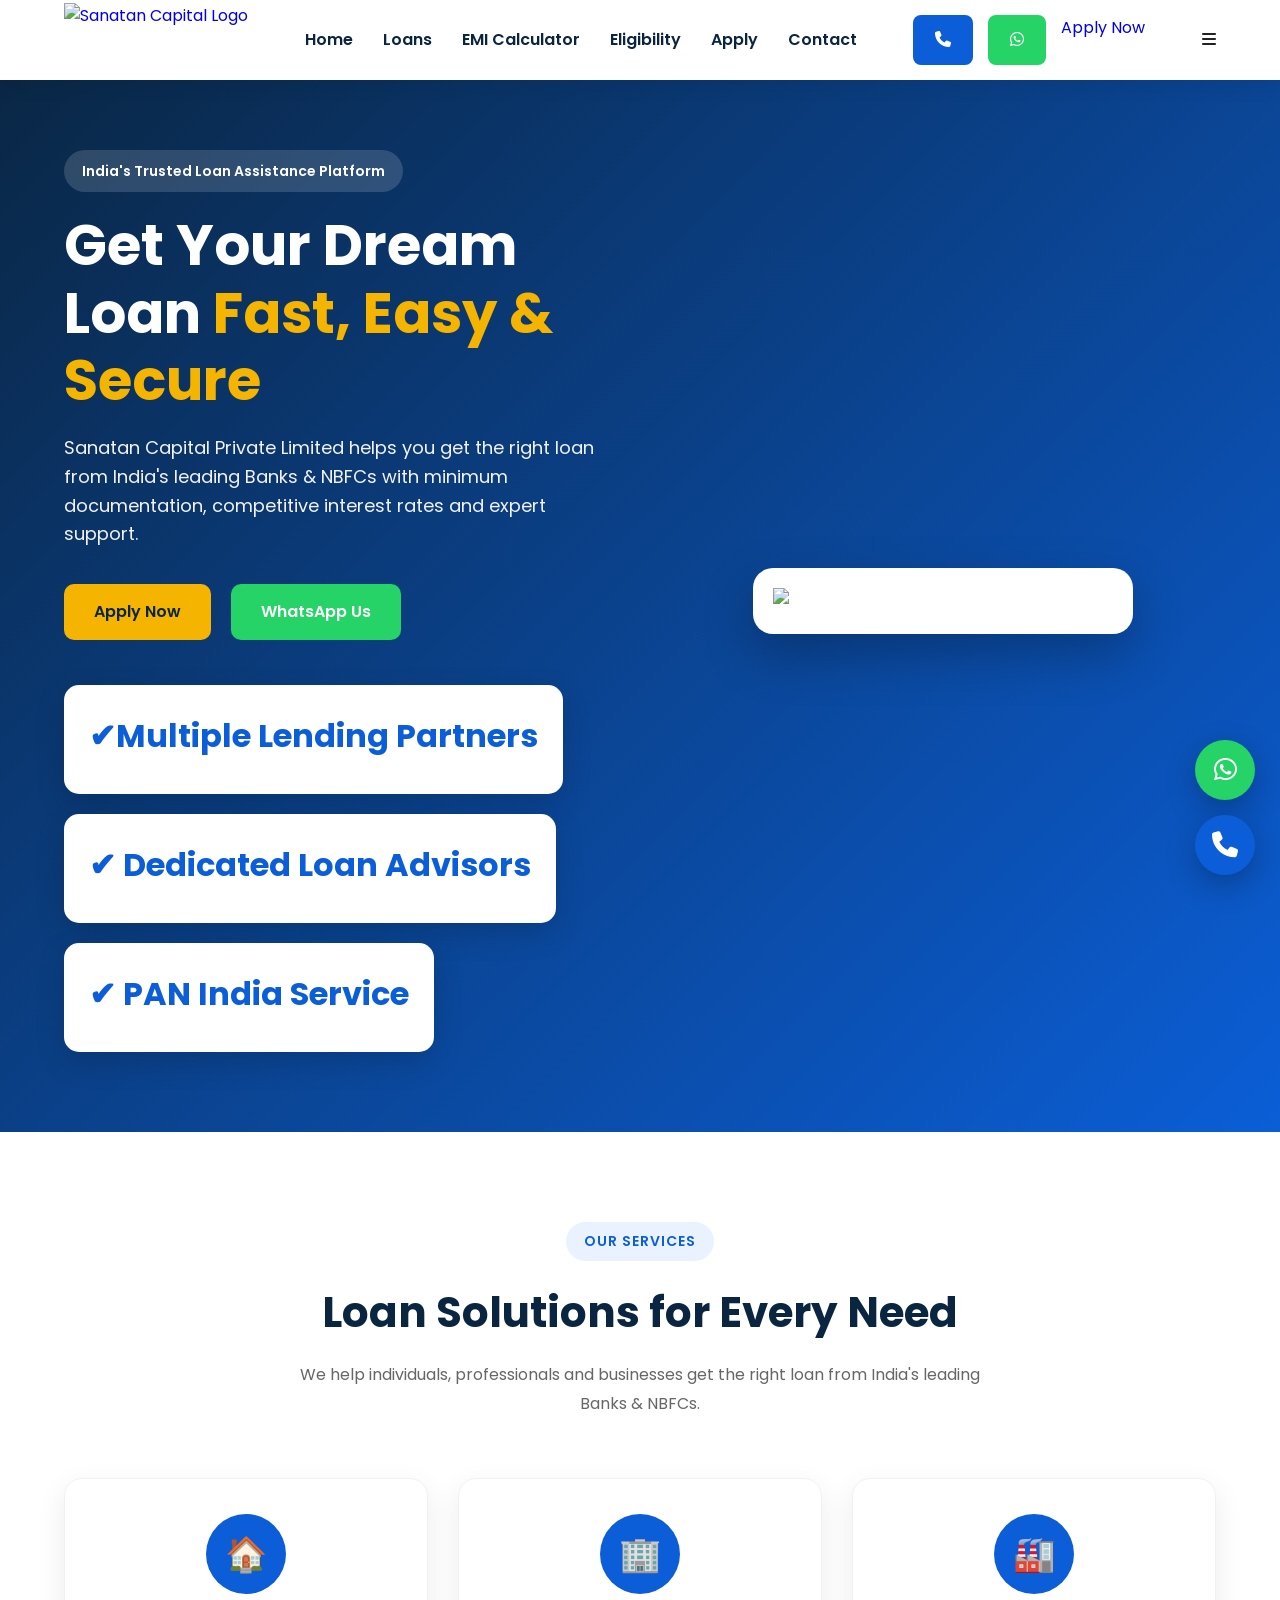
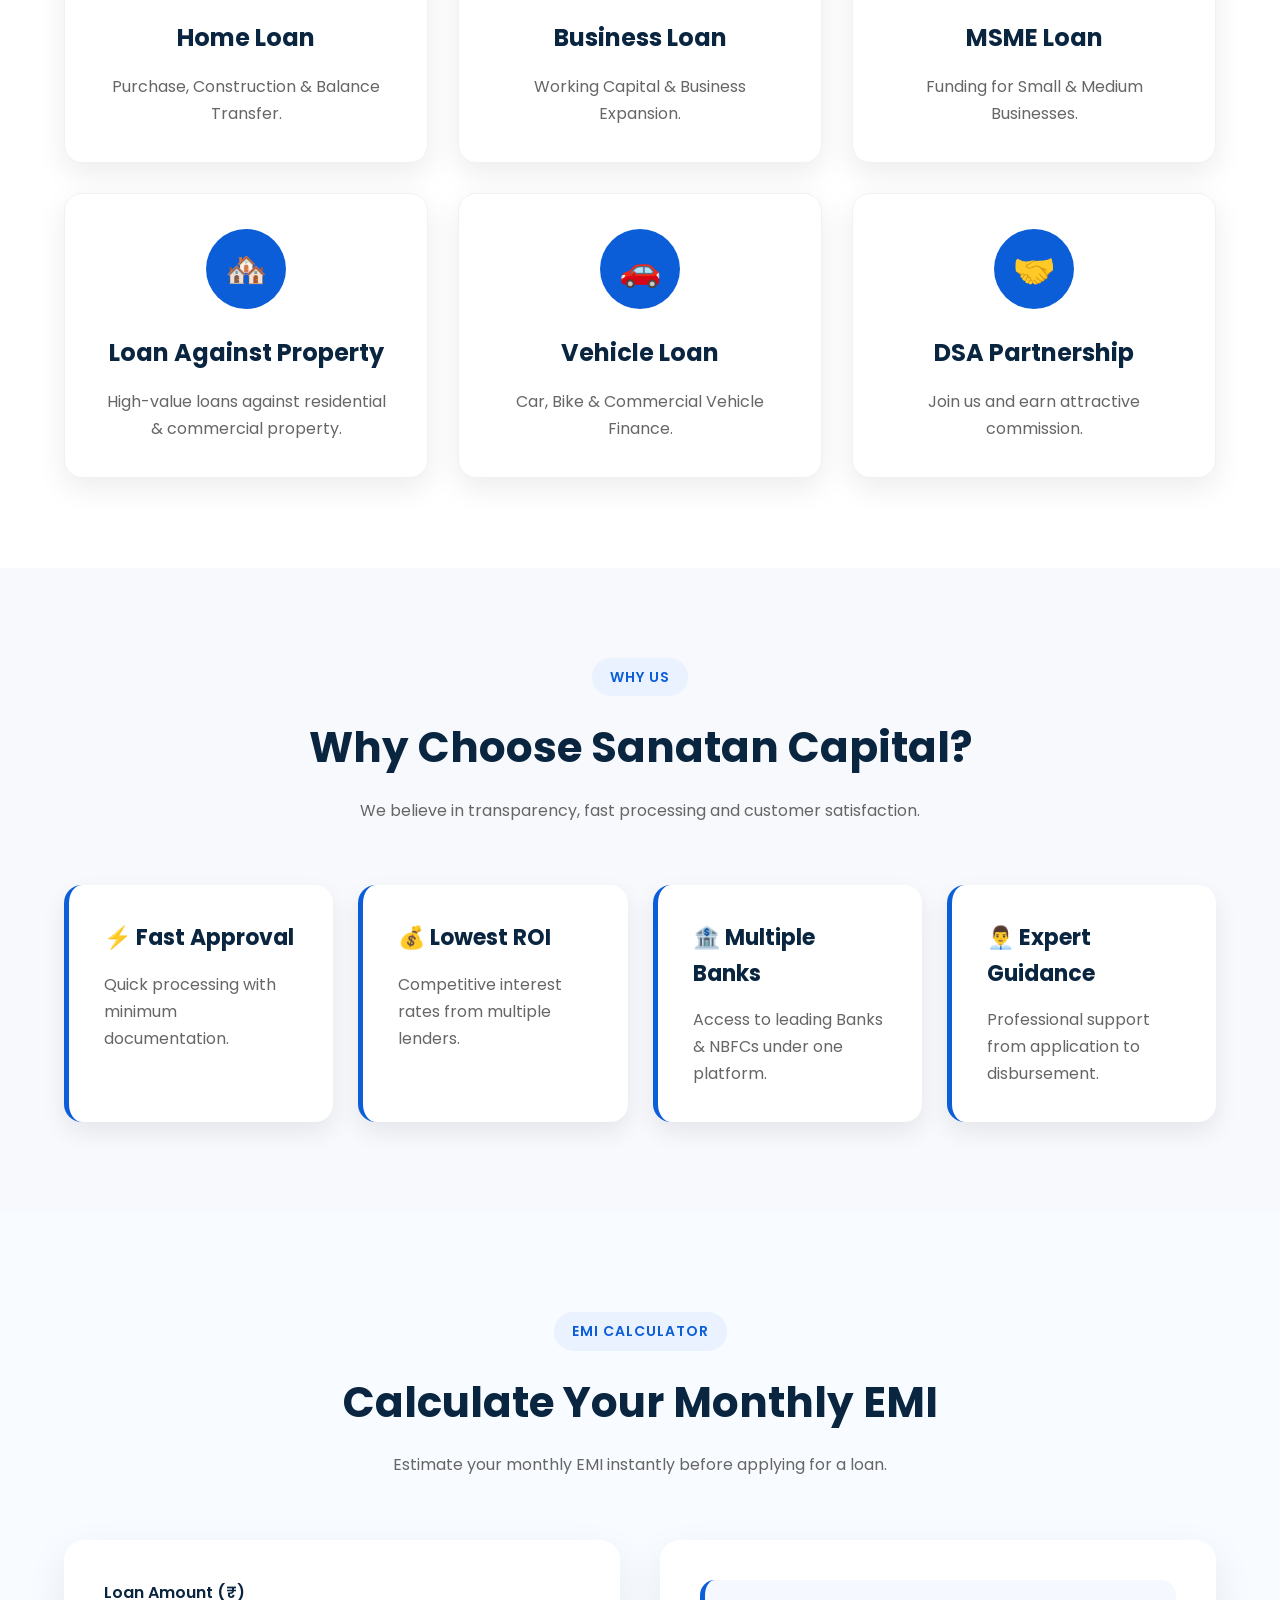
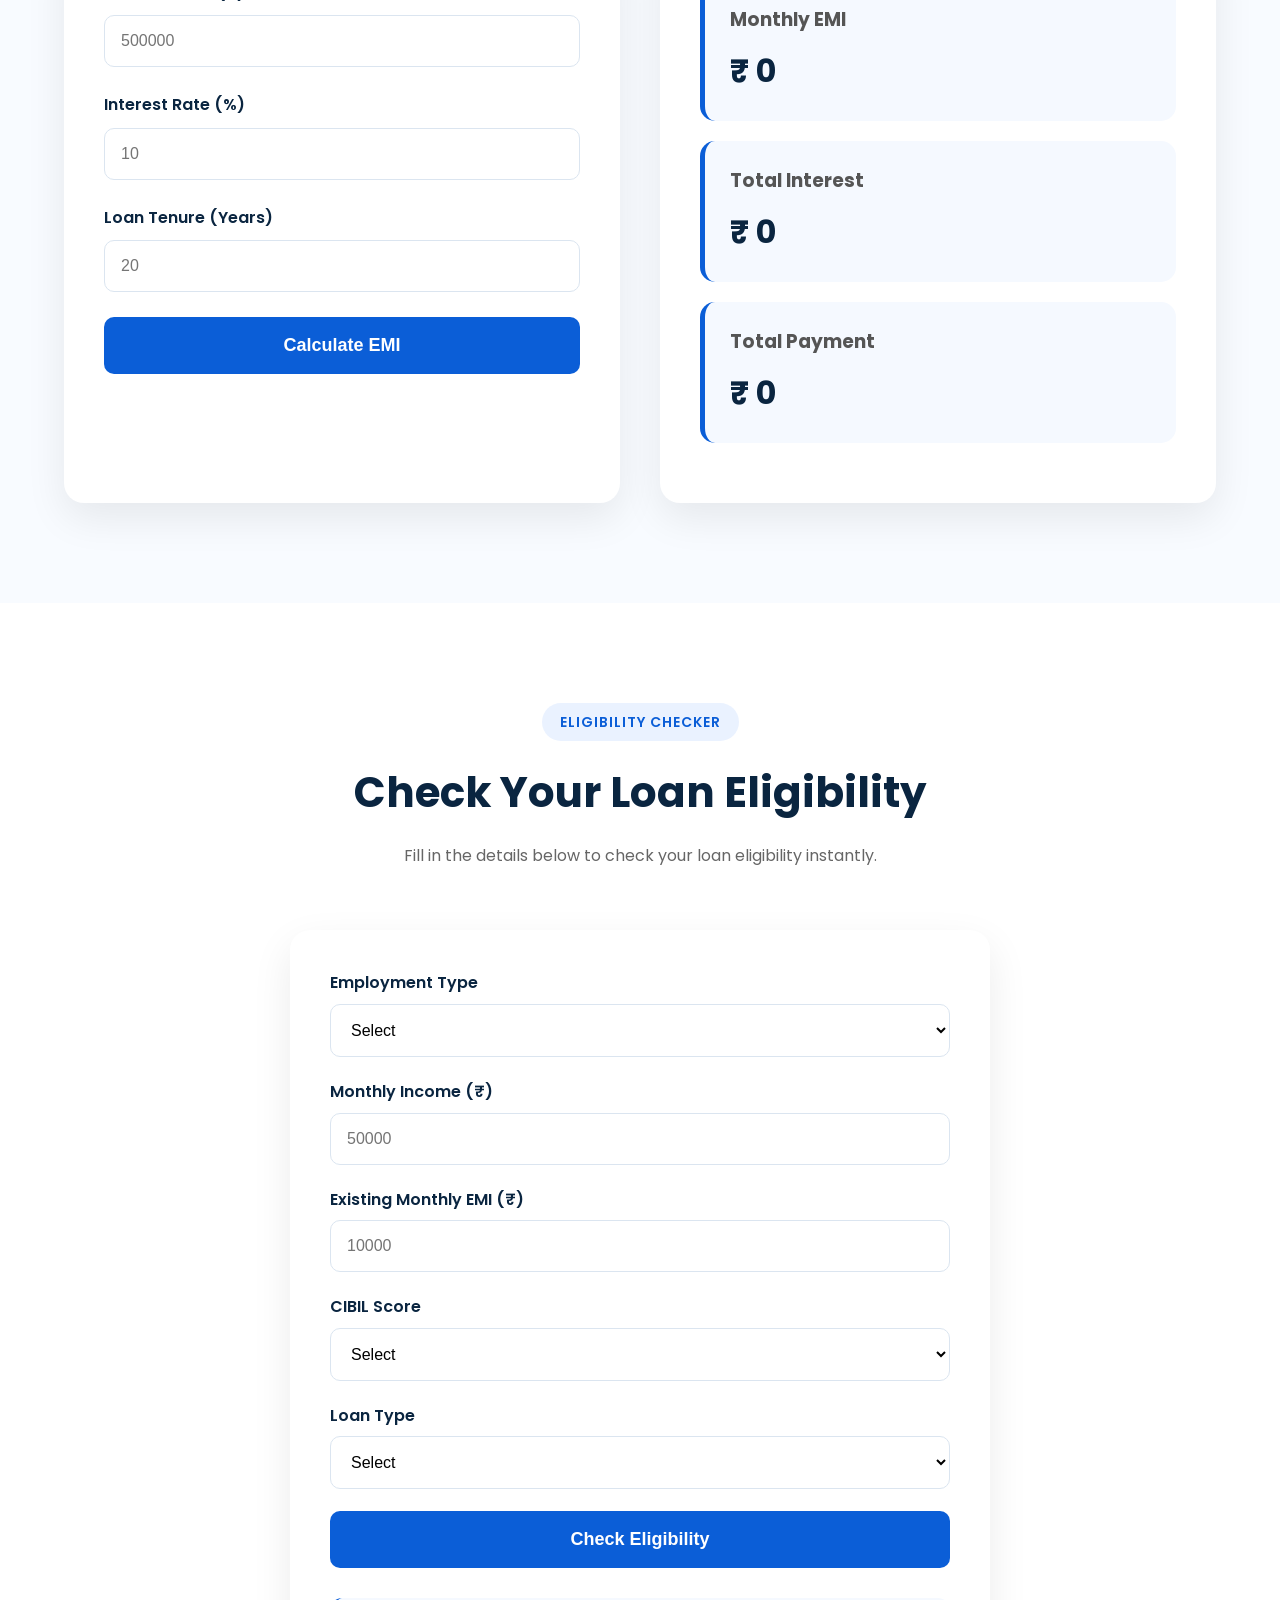
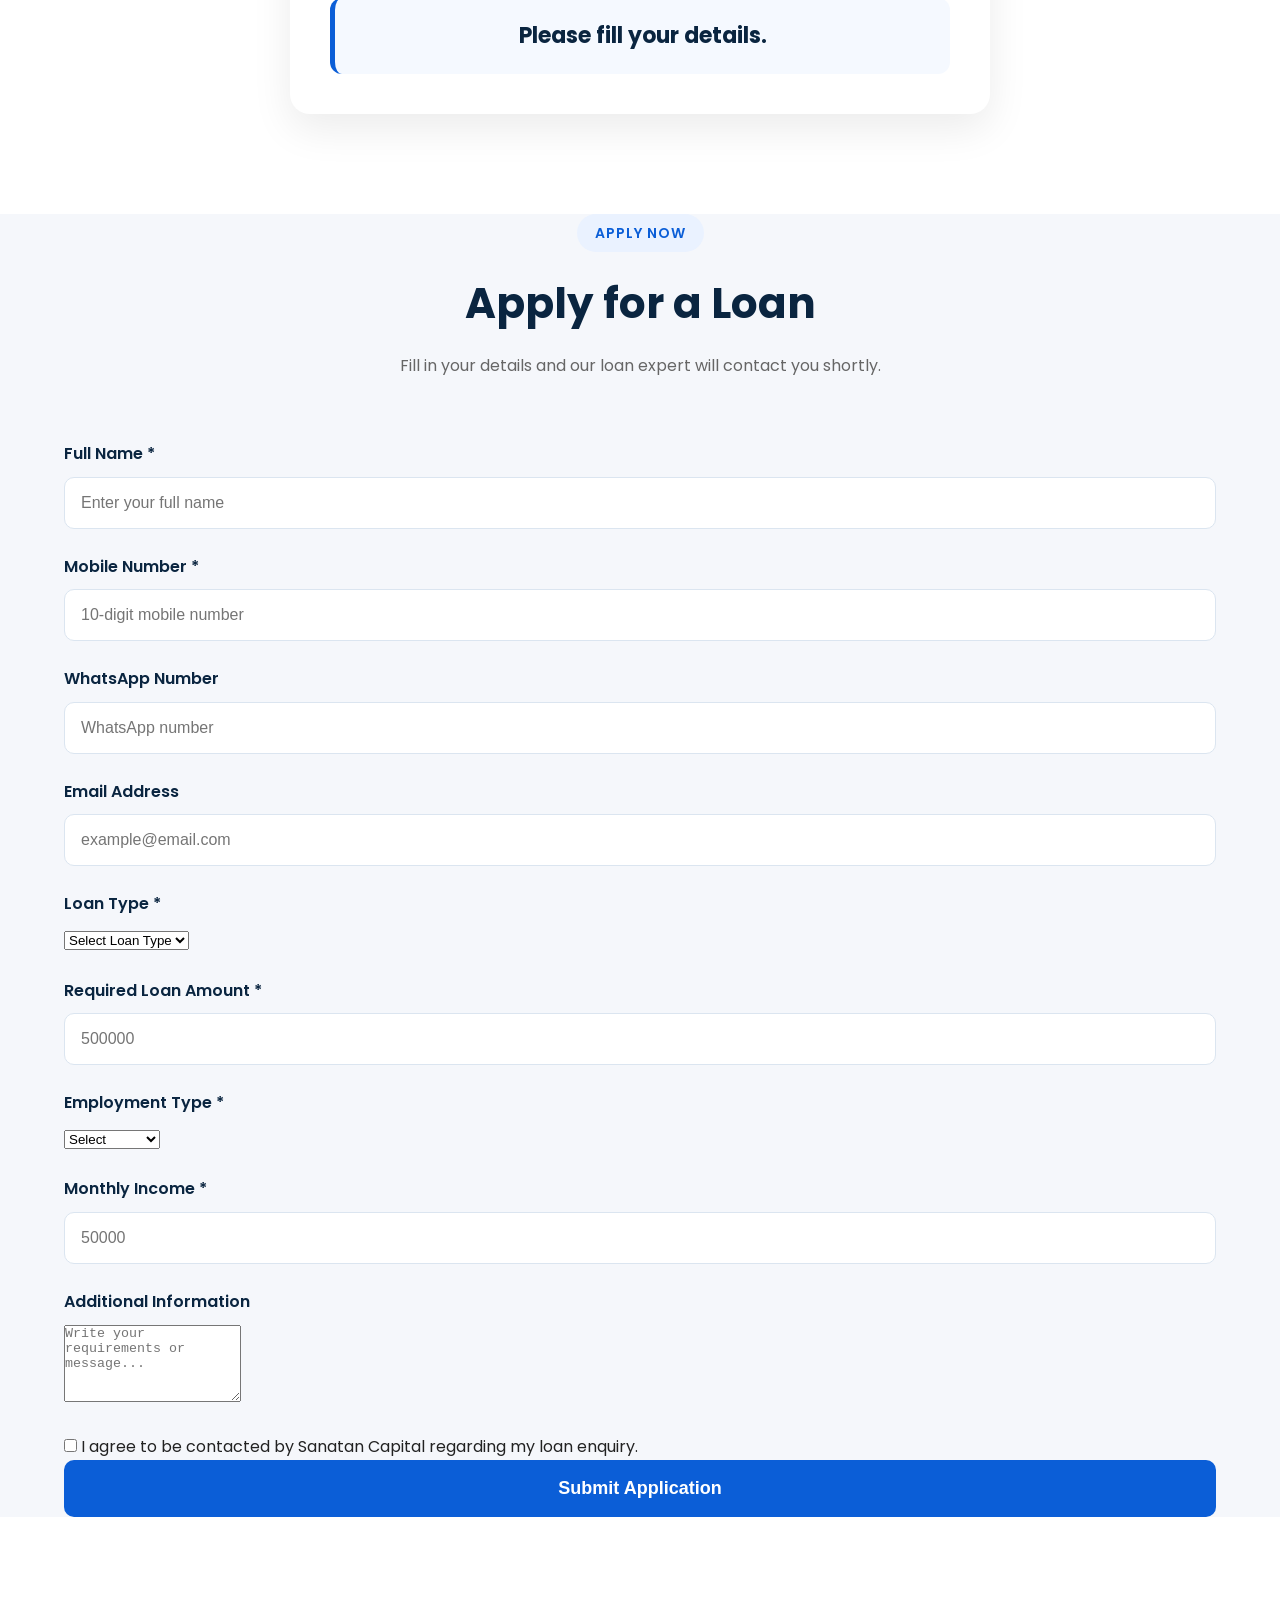
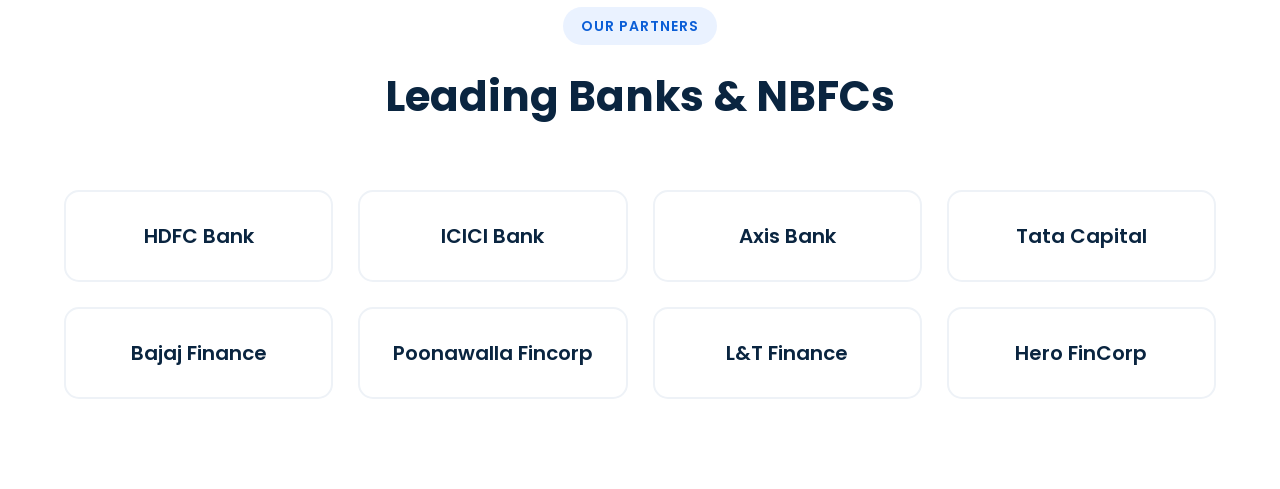
==== index.html @ 77c8a5b9 "Update index.html Header Version 2.0 HTML" ====
<!DOCTYPE html>
<html lang="en">

<head>

<meta charset="UTF-8">
<meta name="viewport" content="width=device-width, initial-scale=1.0">

<title>Sanatan Capital Private Limited</title>

<meta name="description" content="Professional Loan Assistance Platform">

<link rel="stylesheet" href="style.css">

<link rel="preconnect" href="https://fonts.googleapis.com">

<link rel="preconnect" href="https://fonts.gstatic.com" crossorigin>

<link href="https://fonts.googleapis.com/css2?family=Poppins:wght@300;400;500;600;700;800&display=swap" rel="stylesheet">

<link rel="stylesheet" href="https://cdnjs.cloudflare.com/ajax/libs/font-awesome/6.7.2/css/all.min.css">

</head>

<body>

<header class="header">

    <div class="container">

        <a href="index.html" class="logo">
            <img src="assets/logo.jpg" alt="Sanatan Capital Logo">
        </a>

        <nav class="navbar" id="navbar">

            <ul>

                <li><a href="#">Home</a></li>

                <li><a href="#services">Loans</a></li>

                <li><a href="#calculator">EMI Calculator</a></li>

                <li><a href="#eligibility">Eligibility</a></li>

                <li><a href="#apply-loan">Apply</a></li>

                <li><a href="#contact">Contact</a></li>

            </ul>

        </nav>

        <div class="header-buttons">

            <a href="tel:+919664223901" class="call-btn">

                <i class="fa-solid fa-phone"></i>

            </a>

            <a href="https://wa.me/919664223901"
               target="_blank"
               class="whatsapp-btn">

                <i class="fa-brands fa-whatsapp"></i>

            </a>

            <a href="#apply-loan" class="apply-btn">

                Apply Now

            </a>

        </div>

        <div class="menu-toggle" id="menuToggle">

            <i class="fa-solid fa-bars"></i>

        </div>

    </div>

</header>

  <!-- =========================
      HERO SECTION
========================= -->

<section class="hero">

    <div class="container hero-container">

        <!-- Left Content -->
        <div class="hero-content">

            <span class="hero-badge">
                India's Trusted Loan Assistance Platform
            </span>

            <h1>
                Get Your Dream Loan
                <span>Fast, Easy & Secure</span>
            </h1>

            <p>
                Sanatan Capital Private Limited helps you get the right loan
                from India's leading Banks & NBFCs with minimum documentation,
                competitive interest rates and expert support.
            </p>

            <div class="hero-buttons">

                <a href="#apply-loan" class="btn-primary">
                    Apply Now
                </a>

                <a href="https://wa.me/919664223901" target="_blank" class="btn-secondary">
                    WhatsApp Us
                </a>

            </div>

            <div class="hero-stats">

                <div class="stat-box">
                    <h3>✔Multiple Lending Partners</h3>
                    <p></p>
                </div>

                <div class="stat-box">
                    <h3>✔ Dedicated Loan Advisors
</h3>
                    <p></p>
                </div>

                <div class="stat-box">
                    <h3>✔ PAN India Service</h3>
                    <p></p>
                </div>

            </div>

        </div>

        <!-- Right Image -->

        <div class="hero-image">

            <img src="assets/logo.jpg"
                 alt="Sanatan Capital">

        </div>

    </div>

<a href="https://wa.me/919664223901"
   class="floating-whatsapp"
   target="_blank"
   aria-label="WhatsApp">

    <i class="fa-brands fa-whatsapp"></i>

</a>

<a href="tel:+919664223901"
   class="floating-call"
   aria-label="Call">

    <i class="fa-solid fa-phone"></i>

</a>

<!-- =========================
        FOOTER PLACEHOLDER
========================= -->


</section>

  <!-- ==========================
     LOAN SERVICES
========================== -->

<section id="services" class="services">

    <div class="container">

        <div class="section-heading">

            <span>OUR SERVICES</span>

            <h2>Loan Solutions for Every Need</h2>

            <p>
                We help individuals, professionals and businesses get the
                right loan from India's leading Banks & NBFCs.
            </p>

        </div>

        <div class="services-grid">

            <div class="service-card">
                <div class="service-icon">🏠</div>
                <h3>Home Loan</h3>
                <p>Purchase, Construction & Balance Transfer.</p>
            </div>

            <div class="service-card">
                <div class="service-icon">🏢</div>
                <h3>Business Loan</h3>
                <p>Working Capital & Business Expansion.</p>
            </div>

            <div class="service-card">
                <div class="service-icon">🏭</div>
                <h3>MSME Loan</h3>
                <p>Funding for Small & Medium Businesses.</p>
            </div>

            <div class="service-card">
                <div class="service-icon">🏘️</div>
                <h3>Loan Against Property</h3>
                <p>High-value loans against residential & commercial property.</p>
            </div>

            <div class="service-card">
                <div class="service-icon">🚗</div>
                <h3>Vehicle Loan</h3>
                <p>Car, Bike & Commercial Vehicle Finance.</p>
            </div>

            <div class="service-card">
                <div class="service-icon">🤝</div>
                <h3>DSA Partnership</h3>
                <p>Join us and earn attractive commission.</p>
            </div>

        </div>

    </div>

</section>


  <!-- ==========================
     WHY CHOOSE US
========================== -->

<section class="why-us">

<div class="container">

<div class="section-heading">

<span>WHY US</span>

<h2>Why Choose Sanatan Capital?</h2>

<p>

We believe in transparency, fast processing and customer satisfaction.

</p>

</div>

<div class="why-grid">

<div class="why-card">

<h3>⚡ Fast Approval</h3>

<p>Quick processing with minimum documentation.</p>

</div>

<div class="why-card">

<h3>💰 Lowest ROI</h3>

<p>Competitive interest rates from multiple lenders.</p>

</div>

<div class="why-card">

<h3>🏦 Multiple Banks</h3>

<p>Access to leading Banks & NBFCs under one platform.</p>

</div>

<div class="why-card">

<h3>👨‍💼 Expert Guidance</h3>

<p>Professional support from application to disbursement.</p>

</div>

</div>

</div>

</section>


<!-- ===================================
        EMI CALCULATOR
=================================== -->

<section id="calculator" class="emi-section">

<div class="container">

<div class="section-heading">

<span>EMI CALCULATOR</span>

<h2>Calculate Your Monthly EMI</h2>

<p>
Estimate your monthly EMI instantly before applying for a loan.
</p>

</div>

<div class="emi-wrapper">

<div class="emi-form">

<div class="input-group">

<label>Loan Amount (₹)</label>

<input
type="number"
id="loanAmount"
placeholder="500000">

</div>

<div class="input-group">

<label>Interest Rate (%)</label>

<input
type="number"
id="interestRate"
placeholder="10">

</div>

<div class="input-group">

<label>Loan Tenure (Years)</label>

<input
type="number"
id="loanTenure"
placeholder="20">

</div>

<button
class="calculate-btn"
onclick="calculateEMI()">

Calculate EMI

</button>

</div>

<div class="emi-result">

<div class="result-card">

<h3>Monthly EMI</h3>

<h2 id="emiValue">₹ 0</h2>

</div>

<div class="result-card">

<h3>Total Interest</h3>

<h2 id="interestValue">₹ 0</h2>

</div>

<div class="result-card">

<h3>Total Payment</h3>

<h2 id="paymentValue">₹ 0</h2>

</div>

</div>

</div>

</div>

</section>

<!-- ===================================
     LOAN ELIGIBILITY CHECKER
=================================== -->

<section id="eligibility" class="eligibility-section">

    <div class="container">

        <div class="section-heading">

            <span>ELIGIBILITY CHECKER</span>

            <h2>Check Your Loan Eligibility</h2>

            <p>Fill in the details below to check your loan eligibility instantly.</p>

        </div>

        <div class="eligibility-card">

            <div class="input-group">
                <label>Employment Type</label>
                <select id="employmentType">
                    <option value="">Select</option>
                    <option value="Salaried">Salaried</option>
                    <option value="Business">Business</option>
                    <option value="Professional">Professional</option>
                </select>
            </div>

            <div class="input-group">
                <label>Monthly Income (₹)</label>
                <input type="number" id="monthlyIncome" placeholder="50000">
            </div>

            <div class="input-group">
                <label>Existing Monthly EMI (₹)</label>
                <input type="number" id="existingEmi" placeholder="10000">
            </div>

            <div class="input-group">
                <label>CIBIL Score</label>
                <select id="cibilScore">
                    <option value="">Select</option>
                    <option value="750">750+</option>
                    <option value="700">700 - 749</option>
                    <option value="650">650 - 699</option>
                    <option value="600">Below 650</option>
                    <option value="0">Don't Know</option>
                </select>
            </div>

            <div class="input-group">
                <label>Loan Type</label>
                <select id="loanType">
                    <option value="">Select</option>
                    <option>Home Loan</option>
                    <option>LAP</option>
                    <option>Business Loan</option>
                    <option>MSME Loan</option>
                    <option>Personal Loan</option>
                    <option>Vehicle Loan</option>
                </select>
            </div>

            <button class="calculate-btn" onclick="checkEligibility()">
                Check Eligibility
            </button>

            <div class="eligibility-result">
                <h3 id="eligibilityResult">Please fill your details.</h3>
            </div>

        </div>

    </div>

</section>



<!-- ===================================
     LOAN APPLICATION FORM
=================================== -->

<section id="apply-loan" class="loan-form-section">

    <div class="container">

        <div class="section-heading">

            <span>APPLY NOW</span>

            <h2>Apply for a Loan</h2>

            <p>Fill in your details and our loan expert will contact you shortly.</p>

        </div>

        <form id="loanForm" class="loan-form">

            <div class="form-grid">

                <div class="input-group">
                    <label>Full Name *</label>
                    <input type="text" id="fullName" placeholder="Enter your full name" required>
                </div>

                <div class="input-group">
                    <label>Mobile Number *</label>
                    <input type="tel" id="mobileNumber" placeholder="10-digit mobile number" maxlength="10" required>
                </div>

                <div class="input-group">
                    <label>WhatsApp Number</label>
                    <input type="tel" id="whatsappNumber" placeholder="WhatsApp number" maxlength="10">
                </div>

                <div class="input-group">
                    <label>Email Address</label>
                    <input type="email" id="emailAddress" placeholder="example@email.com">
                </div>

                <div class="input-group">
                    <label>Loan Type *</label>
                    <select id="loanTypeForm" required>
                        <option value="">Select Loan Type</option>
                        <option>Home Loan</option>
                        <option>LAP</option>
                        <option>Business Loan</option>
                        <option>MSME Loan</option>
                        <option>Personal Loan</option>
                        <option>Vehicle Loan</option>
                    </select>
                </div>

                <div class="input-group">
                    <label>Required Loan Amount *</label>
                    <input type="number" id="loanAmountForm" placeholder="500000" required>
                </div>

                <div class="input-group">
                    <label>Employment Type *</label>
                    <select id="employmentForm" required>
                        <option value="">Select</option>
                        <option>Salaried</option>
                        <option>Business</option>
                        <option>Professional</option>
                    </select>
                </div>

                <div class="input-group">
                    <label>Monthly Income *</label>
                    <input type="number" id="monthlyIncomeForm" placeholder="50000" required>
                </div>

            </div>

            <div class="input-group">

                <label>Additional Information</label>

                <textarea id="remarks" rows="5" placeholder="Write your requirements or message..."></textarea>

            </div>

            <div class="checkbox-group">

                <input type="checkbox" id="agree" required>

                <label for="agree">
                    I agree to be contacted by Sanatan Capital regarding my loan enquiry.
                </label>

            </div>

            <button type="submit" class="calculate-btn">
                Submit Application
            </button>

        </form>

    </div>

</section>




  <!-- ==========================
     PARTNER BANKS
========================== -->

<section class="partners">

<div class="container">

<div class="section-heading">

<span>OUR PARTNERS</span>

<h2>Leading Banks & NBFCs</h2>

</div>

<div class="partner-grid">

<div class="partner-box">HDFC Bank</div>


<div class="partner-box">ICICI Bank</div>

<div class="partner-box">Axis Bank</div>

<div class="partner-box">Tata Capital</div>

<div class="partner-box">Bajaj Finance</div>

<div class="partner-box">Poonawalla Fincorp</div>

<div class="partner-box">L&T Finance</div>

<div class="partner-box">Hero FinCorp</div>

</div>

</div>

</section>


<script src="script.js"></script>
</body>
</html>
---- style.css ----
/* ==========================
   GOOGLE FONT & RESET
========================== */

*{
    margin:0;
    padding:0;
    box-sizing:border-box;
}

html{
    scroll-behavior:smooth;
}

body{
    font-family:'Poppins',sans-serif;
    background:#f5f7fb;
    color:#222;
    line-height:1.6;
}

img{
    max-width:100%;
    display:block;
}

a{
    text-decoration:none;
}

ul{
    list-style:none;
}

/* ==========================
   CONTAINER
========================== */

.container{
    width:90%;
    max-width:1200px;
    margin:auto;
}

/* ==========================
   HEADER
========================== */

.header{
    position:fixed;
    top:0;
    left:0;
    width:100%;
    background:#ffffff;
    box-shadow:0 5px 20px rgba(0,0,0,.08);
    z-index:999;
}

.header .container{
    display:flex;
    justify-content:space-between;
    align-items:center;
    height:80px;
}

.logo img{
    height:75px;
}

.navbar ul{
    display:flex;
    gap:30px;
}

.navbar a{
    color:#0A2540;
    font-weight:600;
    transition:.3s;
}

.navbar a:hover{
    color:#0B5ED7;
}

.header-buttons{
    display:flex;
    gap:15px;
}

.call-btn,
.whatsapp-btn{

    padding:12px 22px;

    border-radius:8px;

    color:#fff;

    font-weight:600;

    transition:.3s;

}

.call-btn{

    background:#0B5ED7;

}

.call-btn:hover{

    background:#0849a6;

}

.whatsapp-btn{

    background:#25D366;

}

.whatsapp-btn:hover{

    background:#1fa955;

}


/* ==========================
   HERO SECTION
========================== */

.hero{
    padding:150px 0 80px;
    background:linear-gradient(135deg,#0A2540 0%,#0B5ED7 100%);
    color:#ffffff;
}

.hero-container{
    display:flex;
    align-items:center;
    justify-content:space-between;
    gap:60px;
    flex-wrap:wrap;
}

.hero-content{
    flex:1;
    min-width:320px;
}

.hero-image{
    flex:1;
    min-width:300px;
    display:flex;
    justify-content:center;
}

.hero-image img{
    width:380px;
    max-width:100%;
    border-radius:20px;
    background:#ffffff;
    padding:20px;
    box-shadow:0 20px 50px rgba(0,0,0,.25);
}

.hero-badge{
    display:inline-block;
    background:rgba(255,255,255,.15);
    padding:10px 18px;
    border-radius:50px;
    margin-bottom:20px;
    font-size:14px;
    font-weight:600;
}

.hero h1{
    font-size:56px;
    line-height:1.2;
    font-weight:700;
    margin-bottom:20px;
}

.hero h1 span{
    color:#F4B400;
}

.hero p{
    font-size:18px;
    color:#f2f2f2;
    margin-bottom:35px;
    max-width:650px;
}

.hero-buttons{
    display:flex;
    gap:20px;
    flex-wrap:wrap;
    margin-bottom:45px;
}

.btn-primary,
.btn-secondary{
    padding:15px 30px;
    border-radius:10px;
    font-weight:600;
    transition:.3s;
}

.btn-primary{
    background:#F4B400;
    color:#0A2540;
}

.btn-primary:hover{
    transform:translateY(-3px);
    background:#ffd54f;
}

.btn-secondary{
    background:#25D366;
    color:#ffffff;
}

.btn-secondary:hover{
    transform:translateY(-3px);
    background:#1fa955;
}


/* ==========================
   HERO STATS
========================== */

.hero-stats{
    display:flex;
    gap:20px;
    flex-wrap:wrap;
}

.stat-box{
    background:#ffffff;
    color:#0A2540;
    padding:25px;
    min-width:160px;
    border-radius:15px;
    text-align:center;
    box-shadow:0 10px 30px rgba(0,0,0,.15);
}

.stat-box h3{
    font-size:32px;
    color:#0B5ED7;
    margin-bottom:8px;
}

.stat-box p{
    color:#555;
    margin:0;
    font-size:15px;
}

/* ==========================
   FLOATING BUTTONS
========================== */

.floating-whatsapp,
.floating-call{
    position:fixed;
    right:25px;
    width:60px;
    height:60px;
    border-radius:50%;
    display:flex;
    align-items:center;
    justify-content:center;
    color:#ffffff;
    font-size:26px;
    box-shadow:0 10px 30px rgba(0,0,0,.25);
    z-index:999;
    transition:.3s;
}

.floating-whatsapp{
    bottom:100px;
    background:#25D366;
}

.floating-call{
    bottom:25px;
    background:#0B5ED7;
}

.floating-whatsapp:hover,
.floating-call:hover{
    transform:scale(1.1);
}

/* ==========================
   FOOTER
========================== */

.footer{
    background:#0A2540;
    color:#ffffff;
    text-align:center;
    padding:25px 0;
}

/* ==========================
   MOBILE RESPONSIVE
========================== */

@media(max-width:992px){

.hero{
    text-align:center;
}

.hero-container{
    flex-direction:column-reverse;
}

.hero h1{
    font-size:40px;
}

.navbar{
    display:none;
}

.header-buttons{
    display:none;
}

}


/* ===================================
   SECTION COMMON
=================================== */

.services,
.why-us,
.partners{
    padding:90px 0;
    background:#ffffff;
}

.why-us{
    background:#f7f9fc;
}

.section-heading{
    text-align:center;
    margin-bottom:60px;
}

.section-heading span{
    display:inline-block;
    background:#eaf2ff;
    color:#0B5ED7;
    padding:8px 18px;
    border-radius:50px;
    font-size:14px;
    font-weight:600;
    letter-spacing:1px;
}

.section-heading h2{
    margin-top:18px;
    font-size:42px;
    color:#0A2540;
}

.section-heading p{
    margin-top:15px;
    color:#666;
    max-width:700px;
    margin-left:auto;
    margin-right:auto;
    line-height:1.8;
}

/* ===================================
   LOAN SERVICES
=================================== */

.services-grid{
    display:grid;
    grid-template-columns:repeat(auto-fit,minmax(280px,1fr));
    gap:30px;
}

.service-card{
    background:#ffffff;
    border-radius:18px;
    padding:35px;
    text-align:center;
    box-shadow:0 10px 30px rgba(0,0,0,.08);
    transition:.35s;
    border:1px solid #eef2f7;
}

.service-card:hover{
    transform:translateY(-12px);
    box-shadow:0 20px 45px rgba(11,94,215,.18);
}

.service-icon{
    width:80px;
    height:80px;
    margin:auto;
    border-radius:50%;
    background:#0B5ED7;
    color:#fff;
    display:flex;
    justify-content:center;
    align-items:center;
    font-size:34px;
    margin-bottom:25px;
}

.service-card h3{
    font-size:24px;
    margin-bottom:15px;
    color:#0A2540;
}

.service-card p{
    color:#666;
    line-height:1.7;
}

/* ===================================
   WHY CHOOSE US
=================================== */

.why-grid{
    display:grid;
    grid-template-columns:repeat(auto-fit,minmax(250px,1fr));
    gap:25px;
}

.why-card{
    background:#fff;
    padding:35px;
    border-radius:18px;
    box-shadow:0 10px 25px rgba(0,0,0,.08);
    transition:.3s;
    border-left:5px solid #0B5ED7;
}

.why-card:hover{
    transform:translateY(-10px);
}

.why-card h3{
    color:#0A2540;
    margin-bottom:15px;
    font-size:22px;
}

.why-card p{
    color:#666;
    line-height:1.7;
}

/* ===================================
   PARTNER BANKS
=================================== */

.partner-grid{
    display:grid;
    grid-template-columns:repeat(auto-fit,minmax(220px,1fr));
    gap:25px;
}

.partner-box{
    background:#ffffff;
    padding:28px;
    border-radius:15px;
    text-align:center;
    font-size:20px;
    font-weight:600;
    color:#0A2540;
    border:2px solid #eef2f7;
    transition:.3s;
}

.partner-box:hover{
    background:#0B5ED7;
    color:#ffffff;
    transform:translateY(-8px);
    border-color:#0B5ED7;
}

/* ===================================
   MOBILE
=================================== */

@media(max-width:768px){

.section-heading h2{
    font-size:32px;
}

.service-card,
.why-card{
    padding:25px;
}

.service-icon{
    width:70px;
    height:70px;
    font-size:30px;
}

.partner-box{
    font-size:18px;
}

}



/* ===================================
   EMI CALCULATOR
=================================== */

.emi-section{
    padding:100px 0;
    background:#f8fbff;
}

.emi-wrapper{
    display:grid;
    grid-template-columns:1fr 1fr;
    gap:40px;
    margin-top:60px;
}

.emi-form,
.emi-result{
    background:#ffffff;
    padding:40px;
    border-radius:20px;
    box-shadow:0 15px 40px rgba(0,0,0,.08);
}

.input-group{
    margin-bottom:25px;
}

.input-group label{
    display:block;
    margin-bottom:10px;
    font-weight:600;
    color:#0A2540;
}

.input-group input{
    width:100%;
    padding:16px;
    border:1px solid #dbe5f0;
    border-radius:10px;
    font-size:16px;
    outline:none;
}

.input-group input:focus{
    border-color:#0B5ED7;
}

.calculate-btn{
    width:100%;
    padding:18px;
    background:#0B5ED7;
    color:#fff;
    border:none;
    border-radius:10px;
    font-size:18px;
    font-weight:600;
    cursor:pointer;
    transition:.3s;
}

.calculate-btn:hover{
    background:#0849a6;
}

.result-card{
    background:#f5f9ff;
    padding:25px;
    border-radius:15px;
    margin-bottom:20px;
    border-left:5px solid #0B5ED7;
}

.result-card h3{
    color:#555;
    margin-bottom:10px;
}

.result-card h2{
    color:#0A2540;
    font-size:32px;
}

@media(max-width:900px){

.emi-wrapper{
    grid-template-columns:1fr;
}

}


/* ===================================
   LOAN ELIGIBILITY CHECKER
=================================== */

.eligibility-section{
    padding:100px 0;
    background:#ffffff;
}

.eligibility-card{
    max-width:700px;
    margin:50px auto 0;
    background:#ffffff;
    padding:40px;
    border-radius:20px;
    box-shadow:0 15px 40px rgba(0,0,0,.08);
}

.eligibility-card .input-group{
    margin-bottom:22px;
}

.eligibility-card label{
    display:block;
    margin-bottom:8px;
    font-weight:600;
    color:#0A2540;
}

.eligibility-card input,
.eligibility-card select{
    width:100%;
    padding:16px;
    border:1px solid #dbe5f0;
    border-radius:10px;
    font-size:16px;
    outline:none;
    background:#fff;
}

.eligibility-card input:focus,
.eligibility-card select:focus{
    border-color:#0B5ED7;
}

.eligibility-result{
    margin-top:30px;
    padding:20px;
    border-radius:12px;
    text-align:center;
    background:#f5f9ff;
    border-left:5px solid #0B5ED7;
}

.eligibility-result h3{
    margin:0;
    font-size:22px;
    color:#0A2540;
}

@media(max-width:768px){

.eligibility-card{
    padding:25px;
}

}
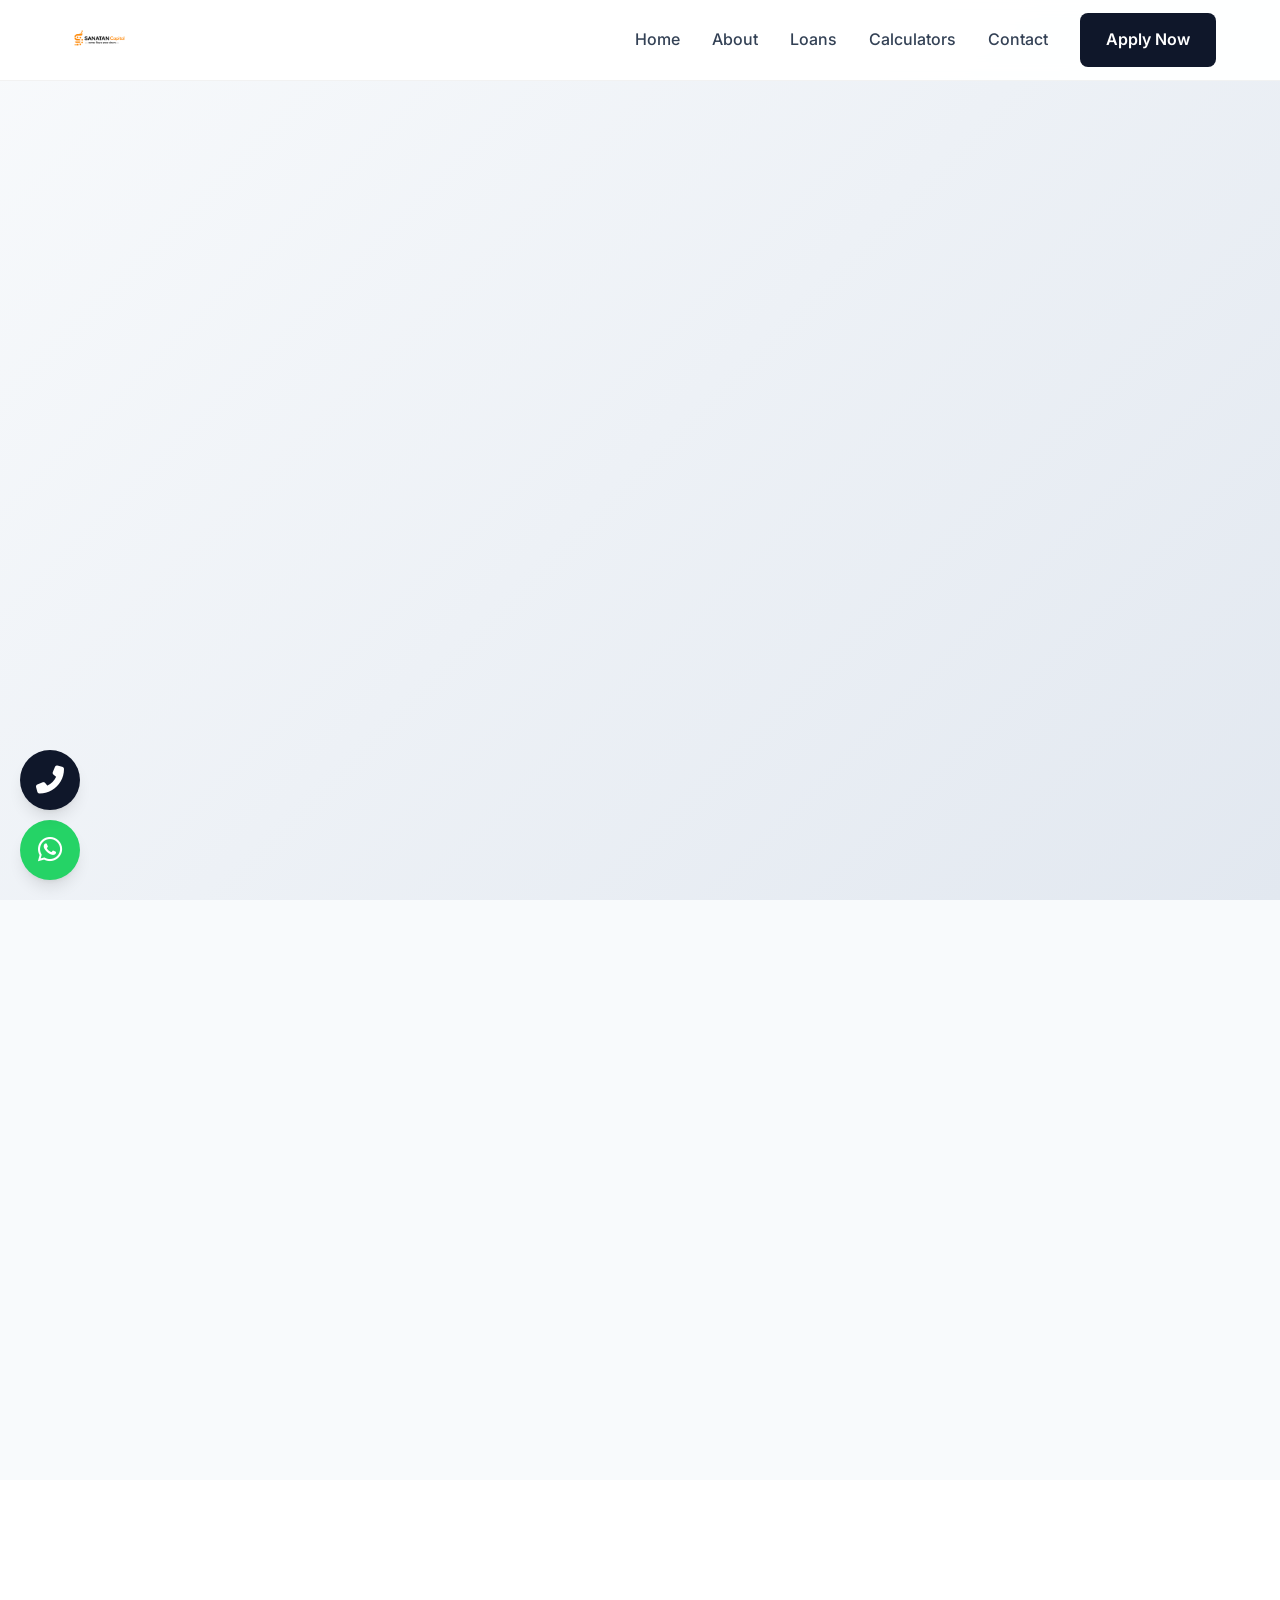
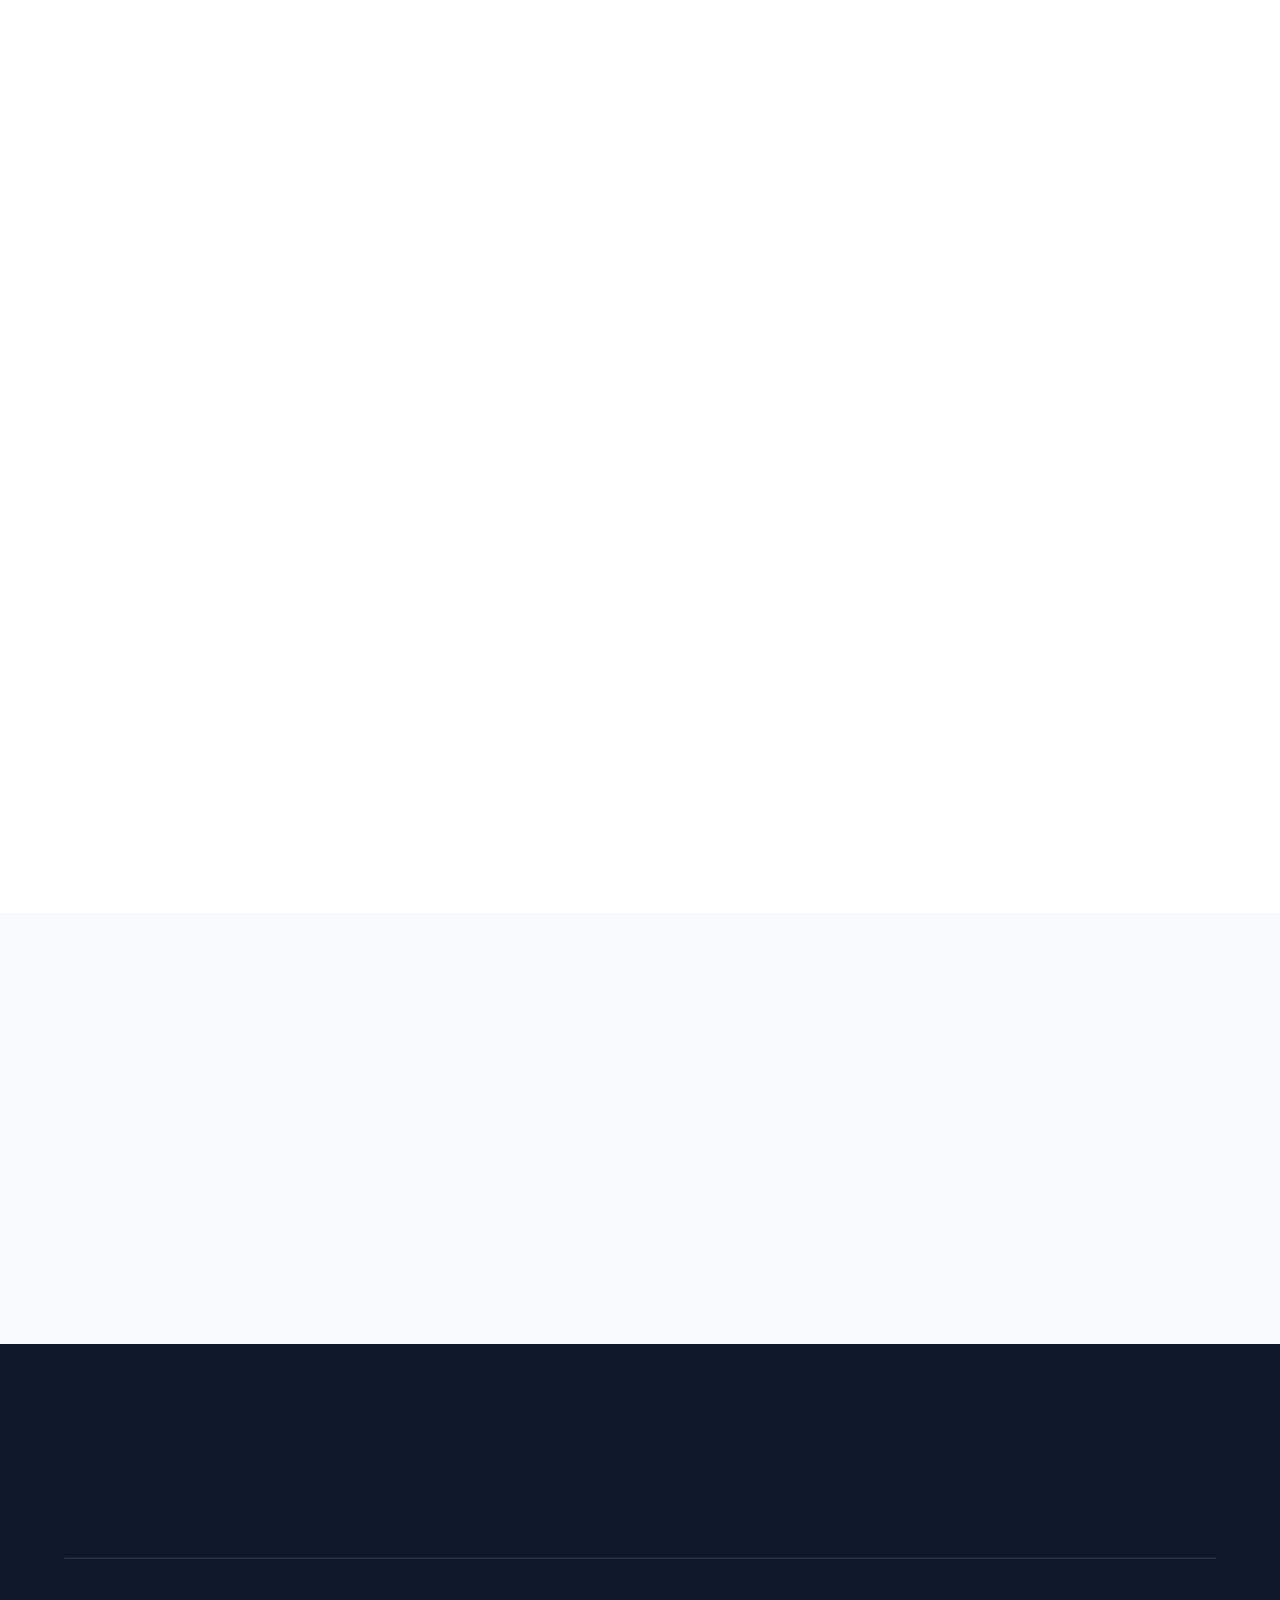
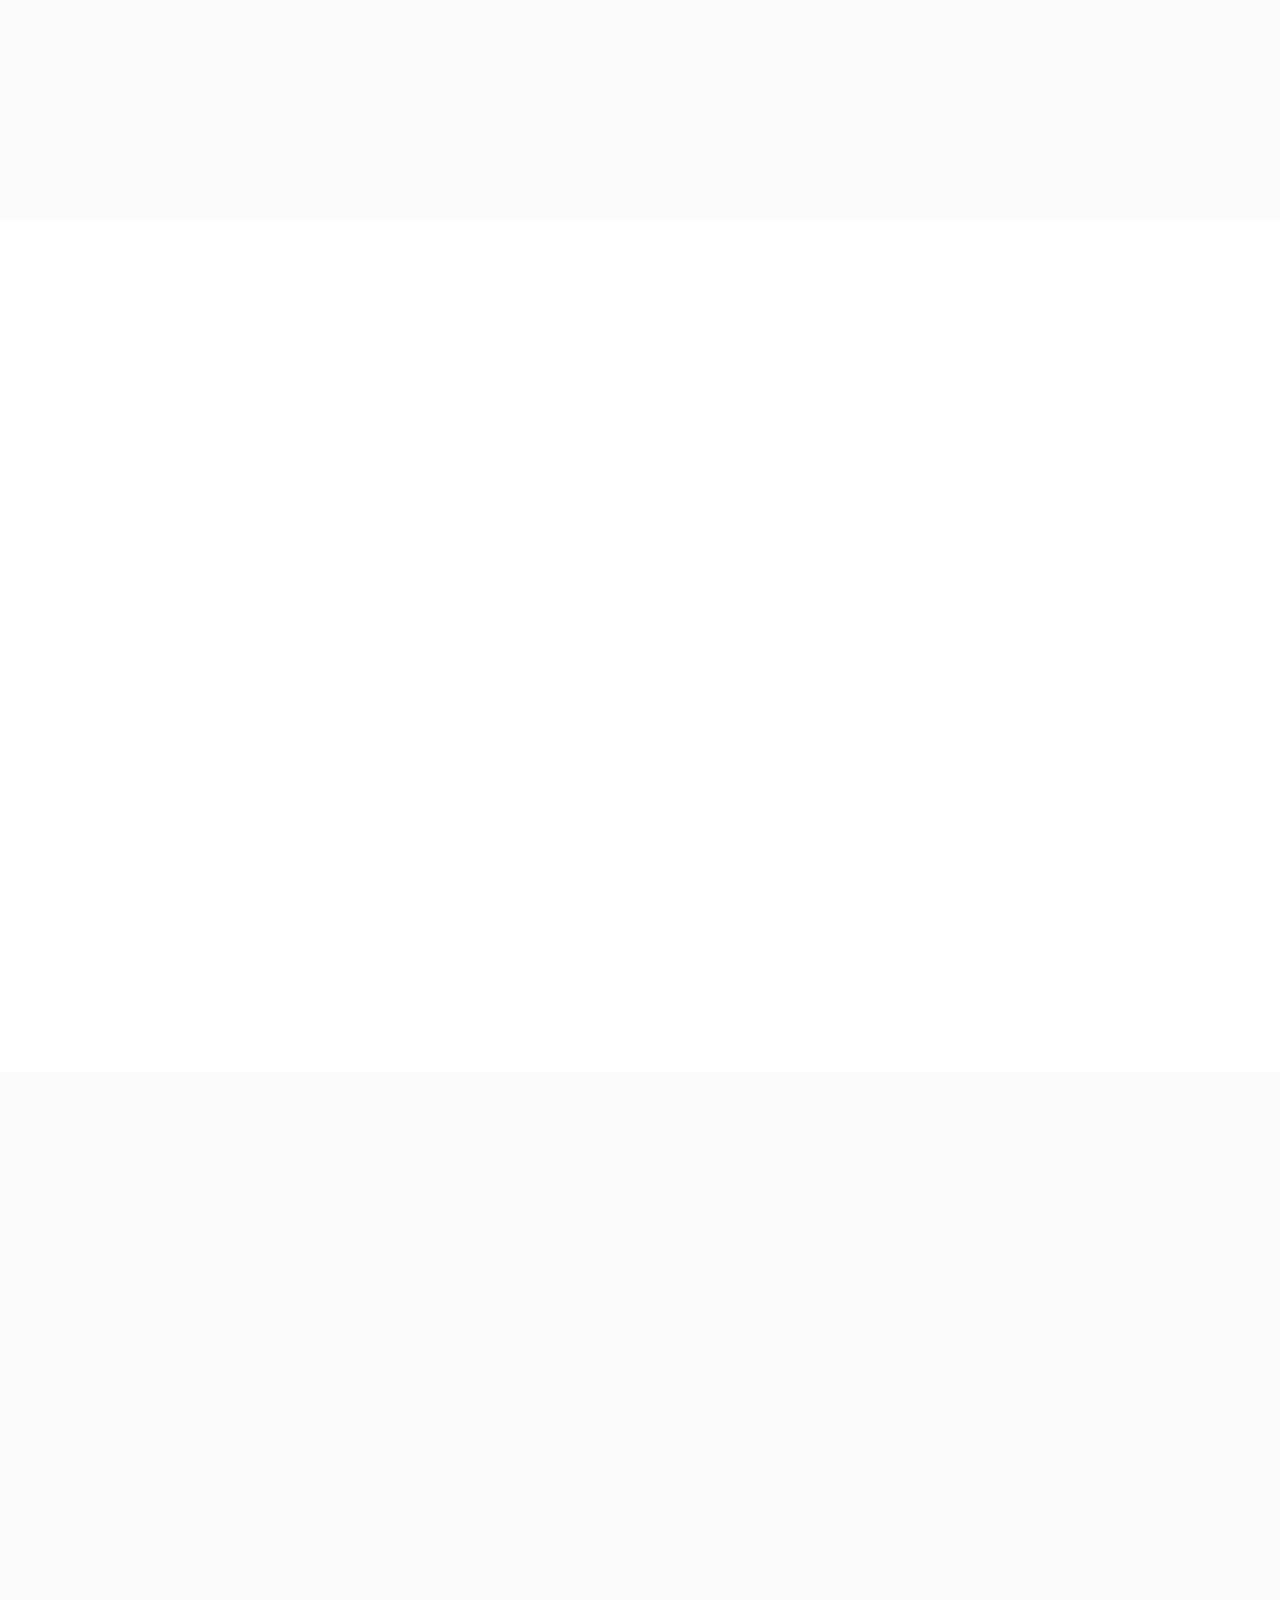
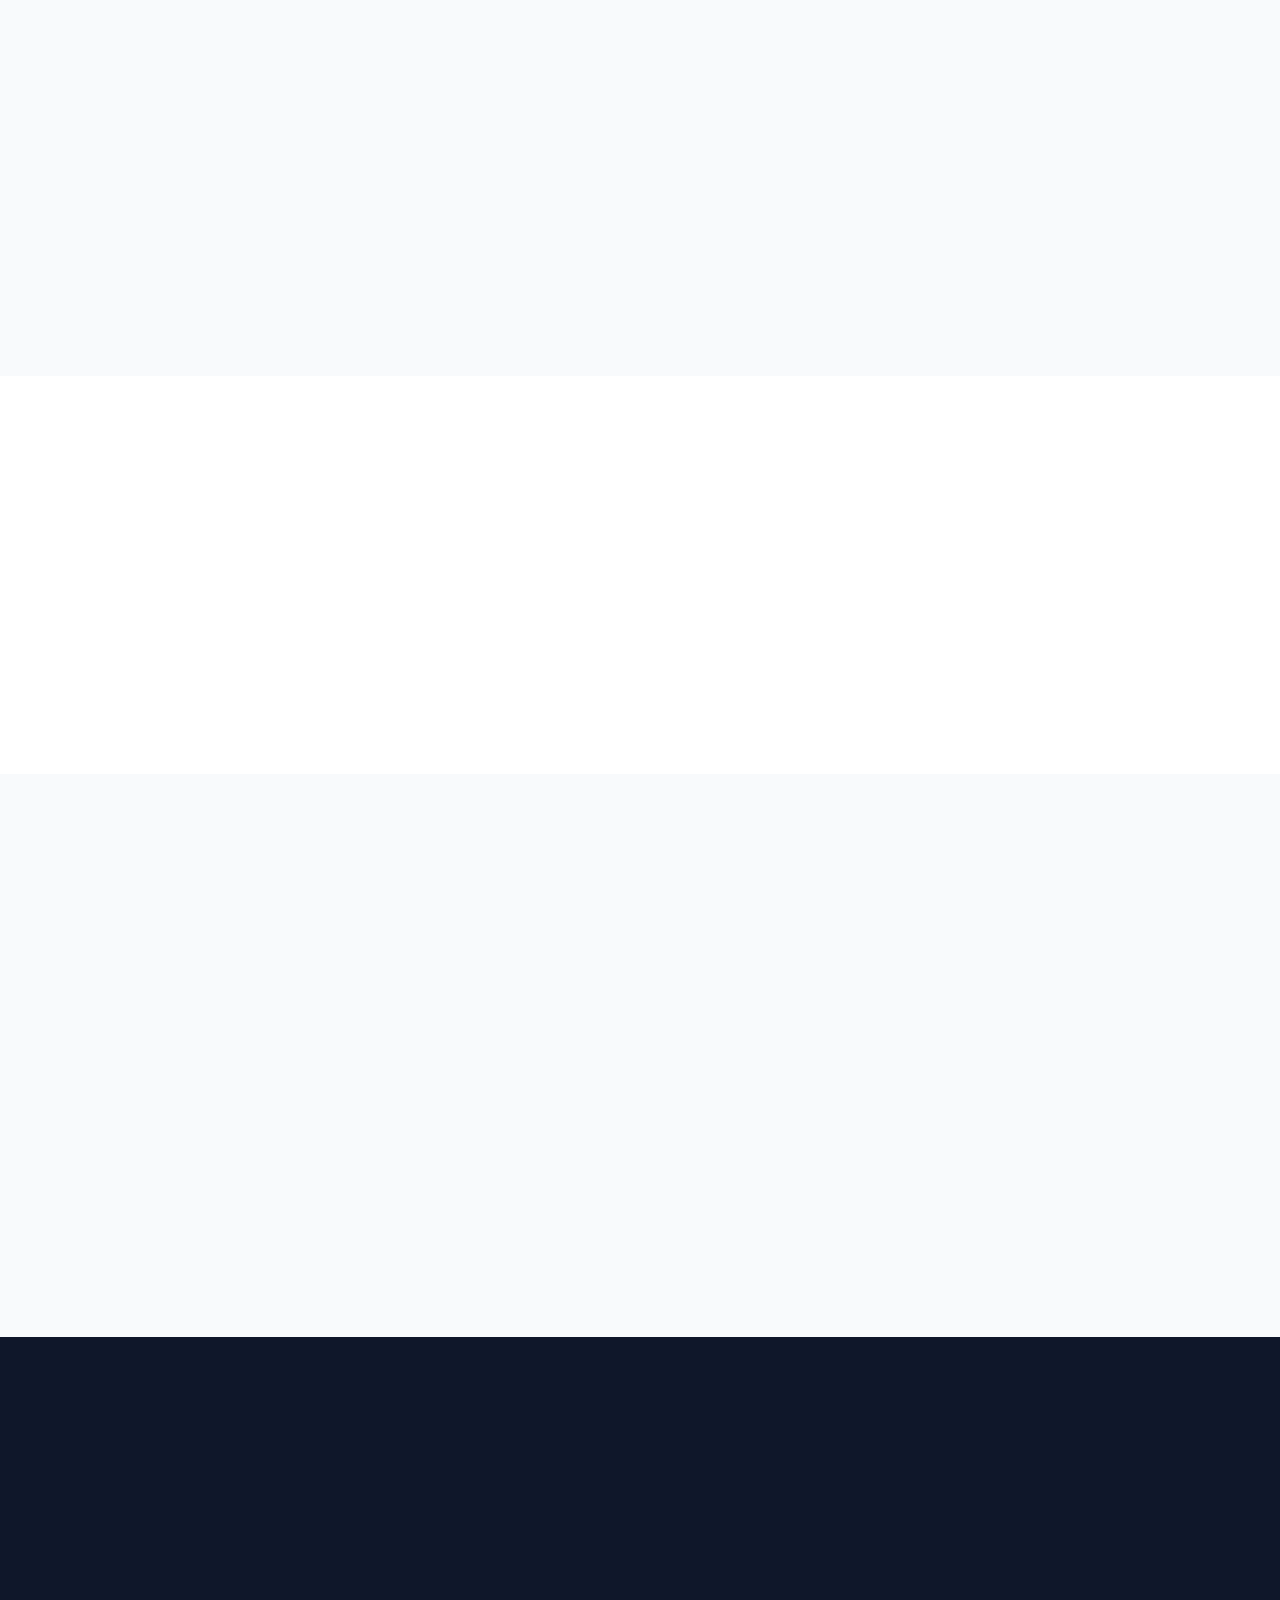
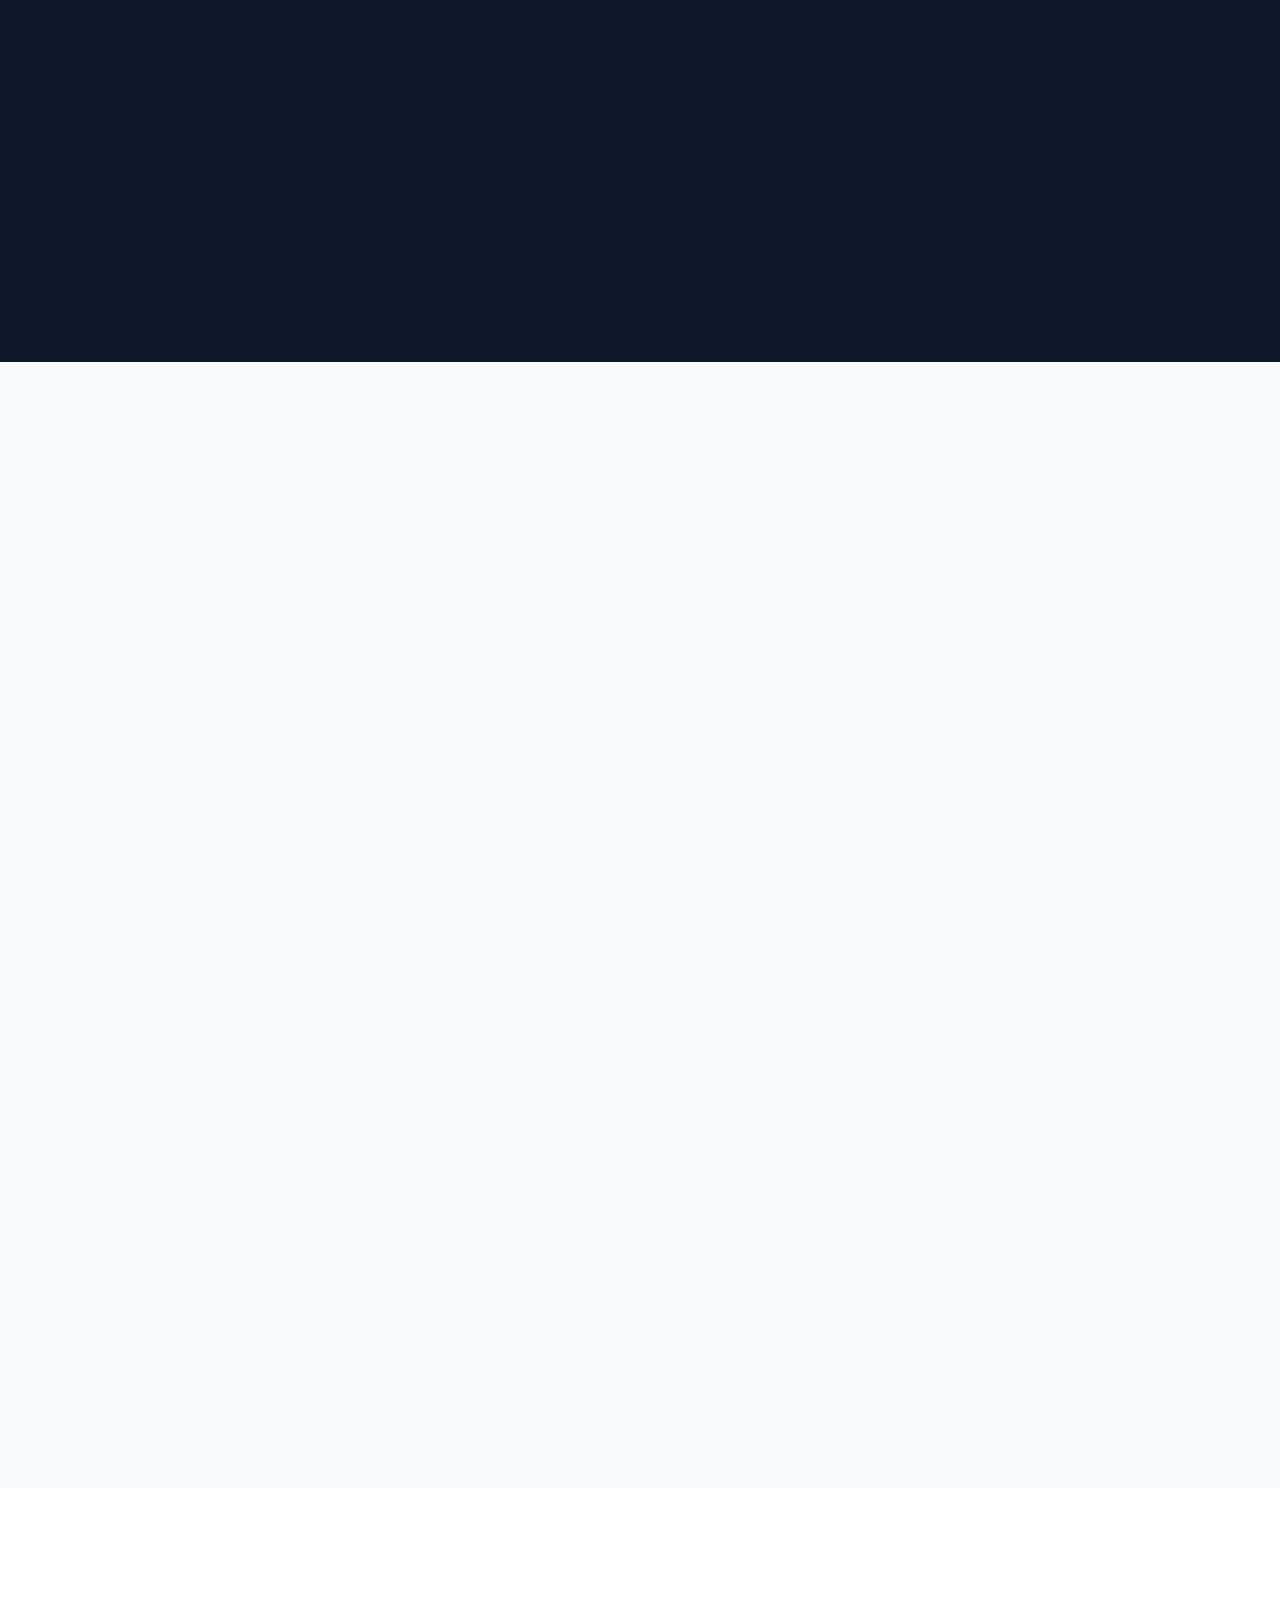
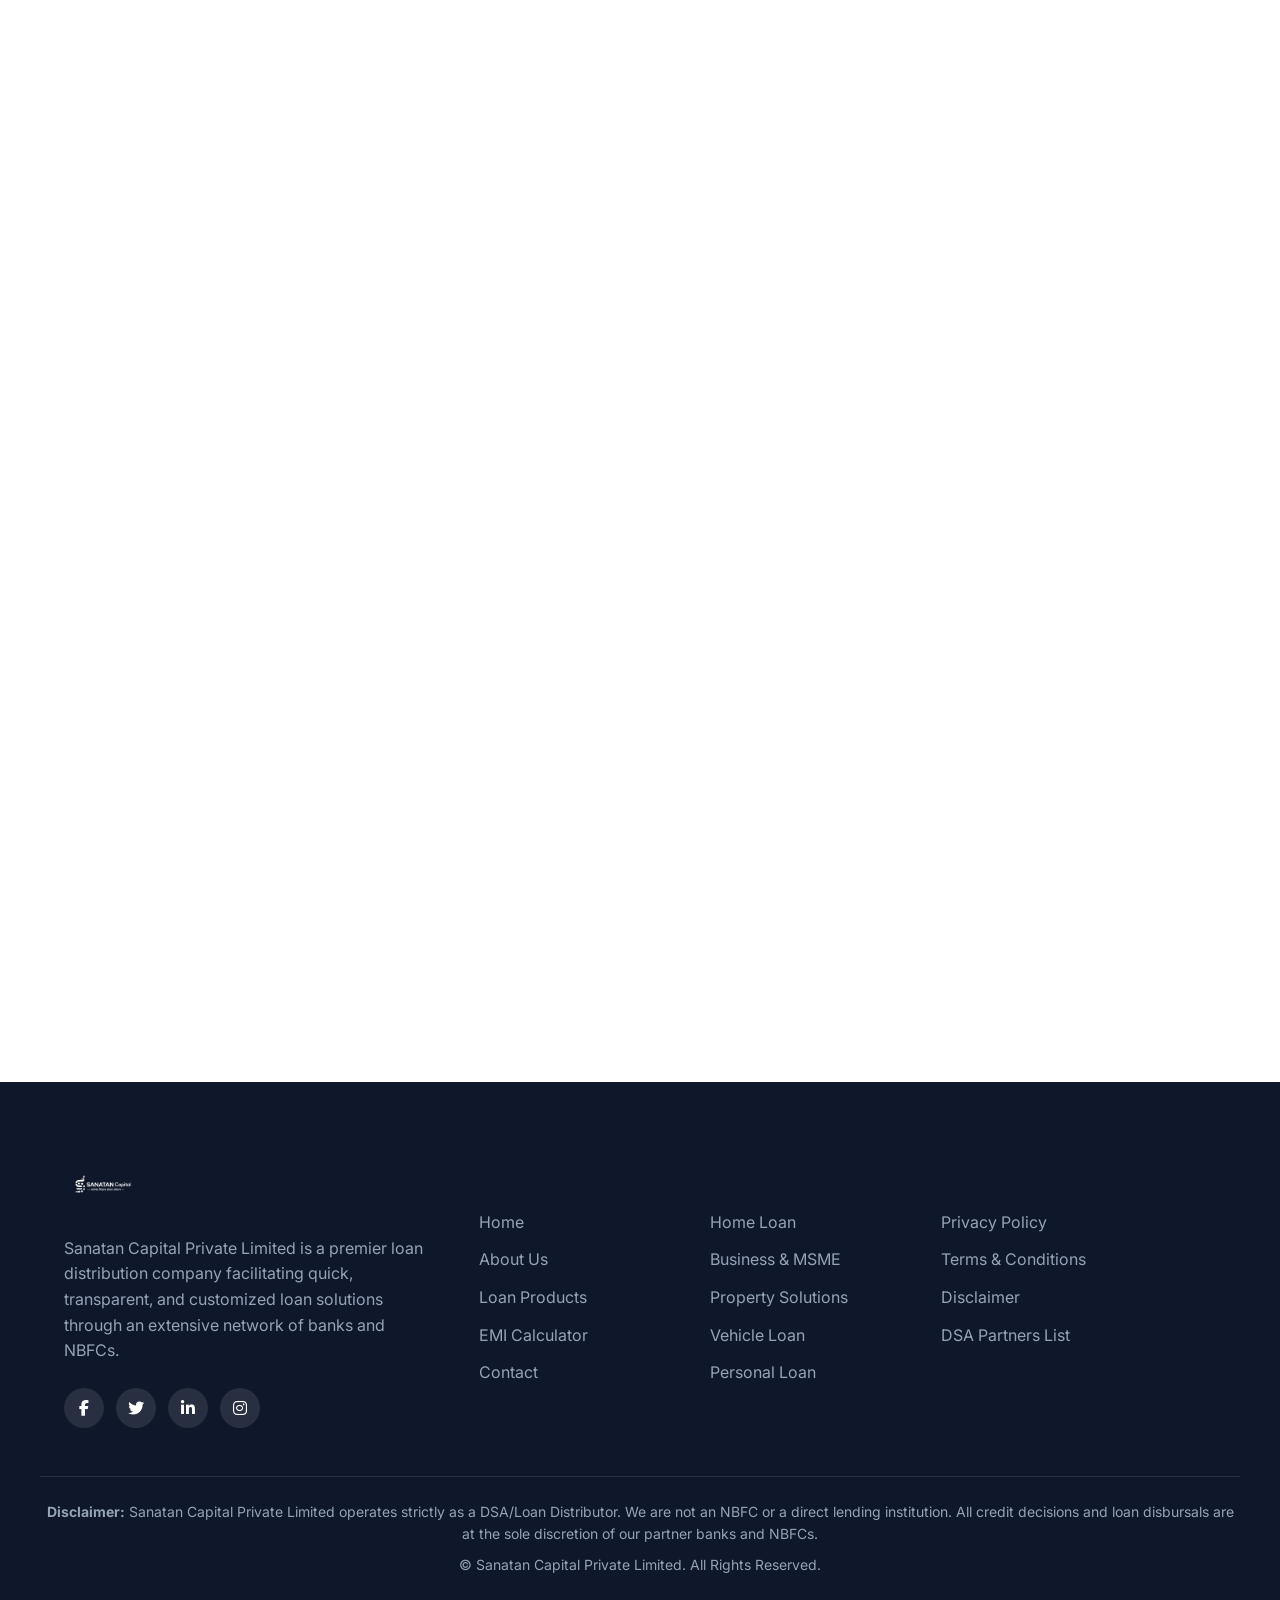
==== commit 6f627785: "Update fmt.Println message from 'Hello' to 'Goodbye'" ====
--- a/index.html
+++ b/index.html
@@ -1,652 +1,751 @@
 <!DOCTYPE html>
 <html lang="en">
-
 <head>
-
-<meta charset="UTF-8">
-<meta name="viewport" content="width=device-width, initial-scale=1.0">
-
-<title>Sanatan Capital Private Limited</title>
-
-<meta name="description" content="Professional Loan Assistance Platform">
-
-<link rel="stylesheet" href="style.css">
-
-<link rel="preconnect" href="https://fonts.googleapis.com">
-
-<link rel="preconnect" href="https://fonts.gstatic.com" crossorigin>
-
-<link href="https://fonts.googleapis.com/css2?family=Poppins:wght@300;400;500;600;700;800&display=swap" rel="stylesheet">
-
-<link rel="stylesheet" href="https://cdnjs.cloudflare.com/ajax/libs/font-awesome/6.7.2/css/all.min.css">
-
+    <meta charset="UTF-8">
+    <meta name="viewport" content="width=device-width, initial-scale=1.0">
+    <!-- SEO Meta Tags -->
+    <title>Sanatan Capital Private Limited | Premium DSA & Loan Distribution</title>
+    <meta name="description" content="Sanatan Capital is a premier Loan Distribution/DSA company. We connect you with top RBI-approved partner banks and NBFCs for Home, Business, MSME, Vehicle, and Personal loans.">
+    <meta name="keywords" content="DSA, Loan Distribution, Home Loan, Business Loan, MSME Loan, Vehicle Loan, Property Loan, Sanatan Capital">
+    <meta name="author" content="Sanatan Capital Private Limited">
+    
+    <!-- Open Graph / Social Media -->
+    <meta property="og:title" content="Sanatan Capital Private Limited | Trusted Loan Distributor">
+    <meta property="og:description" content="Connecting you with top RBI-approved partner Banks and NBFCs for the best loan offers. आपका विश्वास हमारा संकल्प">
+    <meta property="og:type" content="website">
+    <meta property="og:url" content="https://www.sanatancapital.com">
+    <meta property="og:image" content="assets/logo-horizontal.png">
+    
+    <!-- Twitter Cards -->
+    <meta name="twitter:card" content="summary_large_image">
+    <meta name="twitter:title" content="Sanatan Capital | Premium DSA">
+    <meta name="twitter:description" content="Your Trusted Bridge to Financial Solutions. DSA Partner for top banks and NBFCs.">
+    
+    <!-- Schema.org JSON-LD -->
+    <script type="application/ld+json">
+    {
+      "@context": "https://schema.org",
+      "@type": "FinancialService",
+      "name": "Sanatan Capital Private Limited",
+      "description": "Premium DSA and Loan Distribution Company.",
+      "url": "https://www.sanatancapital.com",
+      "logo": "https://www.sanatancapital.com/assets/logo-horizontal.png",
+      "telephone": "+91-9664223901",
+      "address": {
+        "@type": "PostalAddress",
+        "streetAddress": "Near Central Bank, Mahaveer Colony, Kher Road",
+        "addressLocality": "Balotra",
+        "addressRegion": "Rajasthan",
+        "postalCode": "344022",
+        "addressCountry": "IN"
+      },
+      "slogan": "आपका विश्वास हमारा संकल्प"
+    }
+    </script>
+
+    <!-- Fonts & Icons -->
+    <link href="https://fonts.googleapis.com/css2?family=Inter:wght@300;400;500;600;700;800&display=swap" rel="stylesheet">
+    <link rel="stylesheet" href="https://cdnjs.cloudflare.com/ajax/libs/font-awesome/6.4.0/css/all.min.css">
+    <link rel="stylesheet" href="style.css">
+    <link rel="icon" href="assets/favicon.png" type="image/png">
 </head>
-
 <body>
 
-<header class="header">
-
-    <div class="container">
-
-        <a href="index.html" class="logo">
-            <img src="assets/logo.jpg" alt="Sanatan Capital Logo">
-        </a>
-
-        <nav class="navbar" id="navbar">
-
-            <ul>
-
-                <li><a href="#">Home</a></li>
-
-                <li><a href="#services">Loans</a></li>
-
-                <li><a href="#calculator">EMI Calculator</a></li>
-
-                <li><a href="#eligibility">Eligibility</a></li>
-
-                <li><a href="#apply-loan">Apply</a></li>
-
-                <li><a href="#contact">Contact</a></li>
-
-            </ul>
-
+    <!-- Header & Navigation -->
+    <header id="header" class="header" role="banner">
+        <nav class="navbar container" aria-label="Main Navigation">
+            <a href="#" class="logo" aria-label="Sanatan Capital Home">
+                <img src="assets/logo-horizontal.png" alt="Sanatan Capital Logo">
+            </a>
+            <div class="nav-links" role="navigation">
+                <a href="#home">Home</a>
+                <a href="#about">About</a>
+                <a href="#products">Loans</a>
+                <a href="#tools">Calculators</a>
+                <a href="#contact">Contact</a>
+                <a href="#apply" class="btn btn-primary" aria-label="Apply Now for a Loan">Apply Now</a>
+            </div>
+            <div class="hamburger" aria-label="Toggle Navigation Menu" tabindex="0" aria-expanded="false">
+                <i class="fas fa-bars" aria-hidden="true"></i>
+            </div>
         </nav>
-
-        <div class="header-buttons">
-
-            <a href="tel:+919664223901" class="call-btn">
-
-                <i class="fa-solid fa-phone"></i>
-
-            </a>
-
-            <a href="https://wa.me/919664223901"
-               target="_blank"
-               class="whatsapp-btn">
-
-                <i class="fa-brands fa-whatsapp"></i>
-
-            </a>
-
-            <a href="#apply-loan" class="apply-btn">
-
-                Apply Now
-
-            </a>
-
-        </div>
-
-        <div class="menu-toggle" id="menuToggle">
-
-            <i class="fa-solid fa-bars"></i>
-
-        </div>
-
-    </div>
-
-</header>
-
-  <!-- =========================
-      HERO SECTION
-========================= -->
-
-<section class="hero">
-
-    <div class="container hero-container">
-
-        <!-- Left Content -->
-        <div class="hero-content">
-
-            <span class="hero-badge">
-                India's Trusted Loan Assistance Platform
-            </span>
-
-            <h1>
-                Get Your Dream Loan
-                <span>Fast, Easy & Secure</span>
-            </h1>
-
-            <p>
-                Sanatan Capital Private Limited helps you get the right loan
-                from India's leading Banks & NBFCs with minimum documentation,
-                competitive interest rates and expert support.
-            </p>
-
-            <div class="hero-buttons">
-
-                <a href="#apply-loan" class="btn-primary">
-                    Apply Now
-                </a>
-
-                <a href="https://wa.me/919664223901" target="_blank" class="btn-secondary">
-                    WhatsApp Us
-                </a>
-
-            </div>
-
-            <div class="hero-stats">
-
-                <div class="stat-box">
-                    <h3>✔Multiple Lending Partners</h3>
-                    <p></p>
-                </div>
-
-                <div class="stat-box">
-                    <h3>✔ Dedicated Loan Advisors
-</h3>
-                    <p></p>
-                </div>
-
-                <div class="stat-box">
-                    <h3>✔ PAN India Service</h3>
-                    <p></p>
-                </div>
-
-            </div>
-
-        </div>
-
-        <!-- Right Image -->
-
-        <div class="hero-image">
-
-            <img src="assets/logo.jpg"
-                 alt="Sanatan Capital">
-
-        </div>
-
-    </div>
-
-<a href="https://wa.me/919664223901"
-   class="floating-whatsapp"
-   target="_blank"
-   aria-label="WhatsApp">
-
-    <i class="fa-brands fa-whatsapp"></i>
-
-</a>
-
-<a href="tel:+919664223901"
-   class="floating-call"
-   aria-label="Call">
-
-    <i class="fa-solid fa-phone"></i>
-
-</a>
-
-<!-- =========================
-        FOOTER PLACEHOLDER
-========================= -->
-
-
-</section>
-
-  <!-- ==========================
-     LOAN SERVICES
-========================== -->
-
-<section id="services" class="services">
-
-    <div class="container">
-
-        <div class="section-heading">
-
-            <span>OUR SERVICES</span>
-
-            <h2>Loan Solutions for Every Need</h2>
-
-            <p>
-                We help individuals, professionals and businesses get the
-                right loan from India's leading Banks & NBFCs.
-            </p>
-
-        </div>
-
-        <div class="services-grid">
-
-            <div class="service-card">
-                <div class="service-icon">🏠</div>
-                <h3>Home Loan</h3>
-                <p>Purchase, Construction & Balance Transfer.</p>
-            </div>
-
-            <div class="service-card">
-                <div class="service-icon">🏢</div>
-                <h3>Business Loan</h3>
-                <p>Working Capital & Business Expansion.</p>
-            </div>
-
-            <div class="service-card">
-                <div class="service-icon">🏭</div>
-                <h3>MSME Loan</h3>
-                <p>Funding for Small & Medium Businesses.</p>
-            </div>
-
-            <div class="service-card">
-                <div class="service-icon">🏘️</div>
-                <h3>Loan Against Property</h3>
-                <p>High-value loans against residential & commercial property.</p>
-            </div>
-
-            <div class="service-card">
-                <div class="service-icon">🚗</div>
-                <h3>Vehicle Loan</h3>
-                <p>Car, Bike & Commercial Vehicle Finance.</p>
-            </div>
-
-            <div class="service-card">
-                <div class="service-icon">🤝</div>
-                <h3>DSA Partnership</h3>
-                <p>Join us and earn attractive commission.</p>
-            </div>
-
-        </div>
-
-    </div>
-
-</section>
-
-
-  <!-- ==========================
-     WHY CHOOSE US
-========================== -->
-
-<section class="why-us">
-
-<div class="container">
-
-<div class="section-heading">
-
-<span>WHY US</span>
-
-<h2>Why Choose Sanatan Capital?</h2>
-
-<p>
-
-We believe in transparency, fast processing and customer satisfaction.
-
-</p>
-
-</div>
-
-<div class="why-grid">
-
-<div class="why-card">
-
-<h3>⚡ Fast Approval</h3>
-
-<p>Quick processing with minimum documentation.</p>
-
-</div>
-
-<div class="why-card">
-
-<h3>💰 Lowest ROI</h3>
-
-<p>Competitive interest rates from multiple lenders.</p>
-
-</div>
-
-<div class="why-card">
-
-<h3>🏦 Multiple Banks</h3>
-
-<p>Access to leading Banks & NBFCs under one platform.</p>
-
-</div>
-
-<div class="why-card">
-
-<h3>👨‍💼 Expert Guidance</h3>
-
-<p>Professional support from application to disbursement.</p>
-
-</div>
-
-</div>
-
-</div>
-
-</section>
-
-
-<!-- ===================================
-        EMI CALCULATOR
-=================================== -->
-
-<section id="calculator" class="emi-section">
-
-<div class="container">
-
-<div class="section-heading">
-
-<span>EMI CALCULATOR</span>
-
-<h2>Calculate Your Monthly EMI</h2>
-
-<p>
-Estimate your monthly EMI instantly before applying for a loan.
-</p>
-
-</div>
-
-<div class="emi-wrapper">
-
-<div class="emi-form">
-
-<div class="input-group">
-
-<label>Loan Amount (₹)</label>
-
-<input
-type="number"
-id="loanAmount"
-placeholder="500000">
-
-</div>
-
-<div class="input-group">
-
-<label>Interest Rate (%)</label>
-
-<input
-type="number"
-id="interestRate"
-placeholder="10">
-
-</div>
-
-<div class="input-group">
-
-<label>Loan Tenure (Years)</label>
-
-<input
-type="number"
-id="loanTenure"
-placeholder="20">
-
-</div>
-
-<button
-class="calculate-btn"
-onclick="calculateEMI()">
-
-Calculate EMI
-
-</button>
-
-</div>
-
-<div class="emi-result">
-
-<div class="result-card">
-
-<h3>Monthly EMI</h3>
-
-<h2 id="emiValue">₹ 0</h2>
-
-</div>
-
-<div class="result-card">
-
-<h3>Total Interest</h3>
-
-<h2 id="interestValue">₹ 0</h2>
-
-</div>
-
-<div class="result-card">
-
-<h3>Total Payment</h3>
-
-<h2 id="paymentValue">₹ 0</h2>
-
-</div>
-
-</div>
-
-</div>
-
-</div>
-
-</section>
-
-<!-- ===================================
-     LOAN ELIGIBILITY CHECKER
-=================================== -->
-
-<section id="eligibility" class="eligibility-section">
-
-    <div class="container">
-
-        <div class="section-heading">
-
-            <span>ELIGIBILITY CHECKER</span>
-
-            <h2>Check Your Loan Eligibility</h2>
-
-            <p>Fill in the details below to check your loan eligibility instantly.</p>
-
-        </div>
-
-        <div class="eligibility-card">
-
-            <div class="input-group">
-                <label>Employment Type</label>
-                <select id="employmentType">
-                    <option value="">Select</option>
-                    <option value="Salaried">Salaried</option>
-                    <option value="Business">Business</option>
-                    <option value="Professional">Professional</option>
-                </select>
-            </div>
-
-            <div class="input-group">
-                <label>Monthly Income (₹)</label>
-                <input type="number" id="monthlyIncome" placeholder="50000">
-            </div>
-
-            <div class="input-group">
-                <label>Existing Monthly EMI (₹)</label>
-                <input type="number" id="existingEmi" placeholder="10000">
-            </div>
-
-            <div class="input-group">
-                <label>CIBIL Score</label>
-                <select id="cibilScore">
-                    <option value="">Select</option>
-                    <option value="750">750+</option>
-                    <option value="700">700 - 749</option>
-                    <option value="650">650 - 699</option>
-                    <option value="600">Below 650</option>
-                    <option value="0">Don't Know</option>
-                </select>
-            </div>
-
-            <div class="input-group">
-                <label>Loan Type</label>
-                <select id="loanType">
-                    <option value="">Select</option>
-                    <option>Home Loan</option>
-                    <option>LAP</option>
-                    <option>Business Loan</option>
-                    <option>MSME Loan</option>
-                    <option>Personal Loan</option>
-                    <option>Vehicle Loan</option>
-                </select>
-            </div>
-
-            <button class="calculate-btn" onclick="checkEligibility()">
-                Check Eligibility
-            </button>
-
-            <div class="eligibility-result">
-                <h3 id="eligibilityResult">Please fill your details.</h3>
-            </div>
-
-        </div>
-
-    </div>
-
-</section>
-
-
-
-<!-- ===================================
-     LOAN APPLICATION FORM
-=================================== -->
-
-<section id="apply-loan" class="loan-form-section">
-
-    <div class="container">
-
-        <div class="section-heading">
-
-            <span>APPLY NOW</span>
-
-            <h2>Apply for a Loan</h2>
-
-            <p>Fill in your details and our loan expert will contact you shortly.</p>
-
-        </div>
-
-        <form id="loanForm" class="loan-form">
-
-            <div class="form-grid">
-
-                <div class="input-group">
-                    <label>Full Name *</label>
-                    <input type="text" id="fullName" placeholder="Enter your full name" required>
-                </div>
-
-                <div class="input-group">
-                    <label>Mobile Number *</label>
-                    <input type="tel" id="mobileNumber" placeholder="10-digit mobile number" maxlength="10" required>
-                </div>
-
-                <div class="input-group">
-                    <label>WhatsApp Number</label>
-                    <input type="tel" id="whatsappNumber" placeholder="WhatsApp number" maxlength="10">
-                </div>
-
-                <div class="input-group">
-                    <label>Email Address</label>
-                    <input type="email" id="emailAddress" placeholder="example@email.com">
-                </div>
-
-                <div class="input-group">
-                    <label>Loan Type *</label>
-                    <select id="loanTypeForm" required>
-                        <option value="">Select Loan Type</option>
-                        <option>Home Loan</option>
-                        <option>LAP</option>
-                        <option>Business Loan</option>
-                        <option>MSME Loan</option>
-                        <option>Personal Loan</option>
-                        <option>Vehicle Loan</option>
-                    </select>
-                </div>
-
-                <div class="input-group">
-                    <label>Required Loan Amount *</label>
-                    <input type="number" id="loanAmountForm" placeholder="500000" required>
-                </div>
-
-                <div class="input-group">
-                    <label>Employment Type *</label>
-                    <select id="employmentForm" required>
-                        <option value="">Select</option>
-                        <option>Salaried</option>
-                        <option>Business</option>
-                        <option>Professional</option>
-                    </select>
-                </div>
-
-                <div class="input-group">
-                    <label>Monthly Income *</label>
-                    <input type="number" id="monthlyIncomeForm" placeholder="50000" required>
-                </div>
-
-            </div>
-
-            <div class="input-group">
-
-                <label>Additional Information</label>
-
-                <textarea id="remarks" rows="5" placeholder="Write your requirements or message..."></textarea>
-
-            </div>
-
-            <div class="checkbox-group">
-
-                <input type="checkbox" id="agree" required>
-
-                <label for="agree">
-                    I agree to be contacted by Sanatan Capital regarding my loan enquiry.
-                </label>
-
-            </div>
-
-            <button type="submit" class="calculate-btn">
-                Submit Application
-            </button>
-
-        </form>
-
-    </div>
-
-</section>
-
-
-
-
-  <!-- ==========================
-     PARTNER BANKS
-========================== -->
-
-<section class="partners">
-
-<div class="container">
-
-<div class="section-heading">
-
-<span>OUR PARTNERS</span>
-
-<h2>Leading Banks & NBFCs</h2>
-
-</div>
-
-<div class="partner-grid">
-
-<div class="partner-box">HDFC Bank</div>
-
-
-<div class="partner-box">ICICI Bank</div>
-
-<div class="partner-box">Axis Bank</div>
-
-<div class="partner-box">Tata Capital</div>
-
-<div class="partner-box">Bajaj Finance</div>
-
-<div class="partner-box">Poonawalla Fincorp</div>
-
-<div class="partner-box">L&T Finance</div>
-
-<div class="partner-box">Hero FinCorp</div>
-
-</div>
-
-</div>
-
-</section>
-
-
-<script src="script.js"></script>
+    </header>
+
+    <!-- Hero Section -->
+    <section id="home" class="hero section">
+        <div class="container hero-container">
+            <div class="hero-content reveal-left">
+                <div class="badge">Premium Loan Distribution Partner</div>
+                <h1>Empowering Your Financial Future</h1>
+                <p class="tagline text-secondary mb-4" style="font-size: 1.25rem; font-weight: 600;">आपका विश्वास हमारा संकल्प</p>
+                <p>Sanatan Capital connects you with top RBI-approved partner Banks and NBFCs to secure the best loan offers tailored to your needs. Fast processing, transparent terms, and dedicated support.</p>
+                <div class="hero-buttons">
+                    <a href="#apply" class="btn btn-primary">Get Started <i class="fas fa-arrow-right"></i></a>
+                    <a href="#tools" class="btn btn-outline">Check Eligibility</a>
+                </div>
+                <p class="disclaimer"><i class="fas fa-shield-alt"></i> We are a DSA company. Loans are processed & disbursed by our partner financial institutions.</p>
+            </div>
+            <div class="hero-image reveal-right">
+                <img src="assets/hero-illustration.png" alt="Financial Growth Illustration" loading="eager">
+            </div>
+        </div>
+    </section>
+
+    <!-- About Section -->
+    <section id="about" class="about section bg-light">
+        <div class="container about-container">
+            <div class="about-image reveal-left">
+                <img src="assets/about-us.png" alt="About Sanatan Capital Team" loading="lazy">
+            </div>
+            <div class="about-content reveal-right">
+                <h4 class="section-subtitle">Who We Are</h4>
+                <h2 class="section-title">Your Trusted Bridge to Financial Solutions</h2>
+                <p>Sanatan Capital Private Limited is a premier Direct Selling Agent (DSA) and loan distribution network. We do not lend directly; instead, we leverage our vast network of leading banks and NBFCs to bring you customized lending solutions.</p>
+                <ul class="feature-list">
+                    <li><i class="fas fa-check-circle"></i> Unbiased financial advisory</li>
+                    <li><i class="fas fa-check-circle"></i> Seamless documentation support</li>
+                    <li><i class="fas fa-check-circle"></i> Multiple partner bank options</li>
+                    <li><i class="fas fa-check-circle"></i> End-to-end loan tracking</li>
+                </ul>
+            </div>
+        </div>
+    </section>
+
+    <!-- Detailed Loan Products Summary -->
+    <section id="products" class="products section">
+        <div class="container">
+            <div class="section-header reveal-up">
+                <h4 class="section-subtitle">Our Offerings</h4>
+                <h2 class="section-title">Comprehensive Loan Products</h2>
+                <p>Explore our diverse portfolio of loan products sourced through top lending partners.</p>
+            </div>
+            <div class="banner-wrapper reveal-up">
+                <img src="assets/loan-products.png" alt="Loan Products Banner" class="section-banner" loading="lazy">
+            </div>
+            
+            <div class="product-grid">
+                <div class="card product-card reveal-up">
+                    <div class="card-icon"><i class="fas fa-home"></i></div>
+                    <h3>Home Loan</h3>
+                    <ul class="sub-list">
+                        <li><i class="fas fa-angle-right"></i> Purchase Home</li>
+                        <li><i class="fas fa-angle-right"></i> Construction & Renovation</li>
+                        <li><i class="fas fa-angle-right"></i> Balance Transfer</li>
+                        <li><i class="fas fa-angle-right"></i> PMAY Assistance</li>
+                    </ul>
+                </div>
+                <div class="card product-card reveal-up" style="transition-delay: 0.1s;">
+                    <div class="card-icon"><i class="fas fa-briefcase"></i></div>
+                    <h3>Business Loan</h3>
+                    <ul class="sub-list">
+                        <li><i class="fas fa-angle-right"></i> Shop & Factory</li>
+                        <li><i class="fas fa-angle-right"></i> Hotel & Restaurant</li>
+                        <li><i class="fas fa-angle-right"></i> Manufacturing & Warehouse</li>
+                        <li><i class="fas fa-angle-right"></i> Retail & Wholesale</li>
+                    </ul>
+                </div>
+                <div class="card product-card reveal-up" style="transition-delay: 0.2s;">
+                    <div class="card-icon"><i class="fas fa-industry"></i></div>
+                    <h3>MSME Loan</h3>
+                    <ul class="sub-list">
+                        <li><i class="fas fa-angle-right"></i> Working Capital</li>
+                        <li><i class="fas fa-angle-right"></i> Machinery Purchase</li>
+                        <li><i class="fas fa-angle-right"></i> Business Expansion</li>
+                    </ul>
+                </div>
+                <div class="card product-card reveal-up" style="transition-delay: 0.3s;">
+                    <div class="card-icon"><i class="fas fa-building"></i></div>
+                    <h3>Property Solutions</h3>
+                    <ul class="sub-list">
+                        <li><i class="fas fa-angle-right"></i> Loan Against Property (LAP)</li>
+                        <li><i class="fas fa-angle-right"></i> Property Buy & Sell Finance</li>
+                        <li><i class="fas fa-angle-right"></i> Construction Finance</li>
+                        <li><i class="fas fa-angle-right"></i> Property Consultation</li>
+                    </ul>
+                </div>
+                <div class="card product-card reveal-up" style="transition-delay: 0.4s;">
+                    <div class="card-icon"><i class="fas fa-car"></i></div>
+                    <h3>Vehicle Loan</h3>
+                    <ul class="sub-list">
+                        <li><i class="fas fa-angle-right"></i> Car Loan</li>
+                        <li><i class="fas fa-angle-right"></i> Bike/Two-Wheeler Loan</li>
+                        <li><i class="fas fa-angle-right"></i> Tractor & Commercial Vehicle</li>
+                    </ul>
+                </div>
+                <div class="card product-card reveal-up" style="transition-delay: 0.5s;">
+                    <div class="card-icon"><i class="fas fa-user"></i></div>
+                    <h3>Personal Loan</h3>
+                    <ul class="sub-list">
+                        <li><i class="fas fa-angle-right"></i> Medical Emergencies</li>
+                        <li><i class="fas fa-angle-right"></i> Higher Education</li>
+                        <li><i class="fas fa-angle-right"></i> Wedding & Travel</li>
+                    </ul>
+                </div>
+            </div>
+        </div>
+    </section>
+
+    <!-- Categories & Uses Section -->
+    <section class="categories-uses section bg-light">
+        <div class="container">
+            <div class="grid-2-col">
+                <div class="reveal-left">
+                    <h4 class="section-subtitle">Who Can Apply?</h4>
+                    <h2 class="section-title mb-4">Eligible Applicants</h2>
+                    <div class="pill-grid">
+                        <span class="pill"><i class="fas fa-store"></i> Shopkeeper</span>
+                        <span class="pill"><i class="fas fa-hard-hat"></i> Contractor</span>
+                        <span class="pill"><i class="fas fa-user-tie"></i> Business Owner</span>
+                        <span class="pill"><i class="fas fa-laptop"></i> Self Employed</span>
+                        <span class="pill"><i class="fas fa-id-badge"></i> Salary Person</span>
+                        <span class="pill"><i class="fas fa-hammer"></i> Daily Wage Worker</span>
+                        <span class="pill"><i class="fas fa-user-md"></i> Professional</span>
+                        <span class="pill"><i class="fas fa-tractor"></i> Farmer</span>
+                        <span class="pill"><i class="fas fa-truck"></i> Transport Business</span>
+                    </div>
+                </div>
+                <div class="reveal-right">
+                    <h4 class="section-subtitle">End Uses</h4>
+                    <h2 class="section-title mb-4">Common Loan Uses</h2>
+                    <div class="pill-grid">
+                        <span class="pill-alt"><i class="fas fa-chart-line"></i> Business Expansion</span>
+                        <span class="pill-alt"><i class="fas fa-store-alt"></i> Shop Purchase</span>
+                        <span class="pill-alt"><i class="fas fa-cogs"></i> Machine Purchase</span>
+                        <span class="pill-alt"><i class="fas fa-tools"></i> Construction</span>
+                        <span class="pill-alt"><i class="fas fa-home"></i> Home Buy/Build</span>
+                        <span class="pill-alt"><i class="fas fa-wallet"></i> Working Capital</span>
+                        <span class="pill-alt"><i class="fas fa-car"></i> Vehicle Purchase</span>
+                        <span class="pill-alt"><i class="fas fa-notes-medical"></i> Medical Expense</span>
+                        <span class="pill-alt"><i class="fas fa-graduation-cap"></i> Education</span>
+                    </div>
+                </div>
+            </div>
+        </div>
+    </section>
+
+    <!-- Why Choose Us & Counters -->
+    <section class="why-us section bg-dark text-white">
+        <div class="container">
+            <!-- Counters -->
+            <div class="stats-grid mb-5">
+                <div class="stat-item reveal-up">
+                    <h2 class="counter" data-target="500">0</h2><span>+</span>
+                    <p>Crores Disbursed</p>
+                </div>
+                <div class="stat-item reveal-up" style="transition-delay: 0.1s;">
+                    <h2 class="counter" data-target="10000">0</h2><span>+</span>
+                    <p>Happy Clients</p>
+                </div>
+                <div class="stat-item reveal-up" style="transition-delay: 0.2s;">
+                    <h2 class="counter" data-target="45">0</h2><span>+</span>
+                    <p>Partner Banks & NBFCs</p>
+                </div>
+                <div class="stat-item reveal-up" style="transition-delay: 0.3s;">
+                    <h2 class="counter" data-target="98">0</h2><span>%</span>
+                    <p>Approval Rate</p>
+                </div>
+            </div>
+            
+            <hr style="border-color: rgba(255,255,255,0.1); margin: 3rem 0;">
+            
+            <!-- Features Grid -->
+            <div class="section-header reveal-up text-center w-100">
+                <h4 class="section-subtitle text-secondary">Our Advantages</h4>
+                <h2 class="section-title text-white">Why Choose Sanatan Capital?</h2>
+            </div>
+            <div class="features-grid">
+                <div class="feature-box reveal-up">
+                    <i class="fas fa-percent text-secondary"></i>
+                    <h4>Low Interest</h4>
+                    <p>Competitive rates from top banks.</p>
+                </div>
+                <div class="feature-box reveal-up" style="transition-delay: 0.1s;">
+                    <i class="fas fa-bolt text-secondary"></i>
+                    <h4>Fast Processing</h4>
+                    <p>Quick turnaround and approvals.</p>
+                </div>
+                <div class="feature-box reveal-up" style="transition-delay: 0.2s;">
+                    <i class="fas fa-search text-secondary"></i>
+                    <h4>Transparent Process</h4>
+                    <p>No hidden charges, 100% clarity.</p>
+                </div>
+                <div class="feature-box reveal-up" style="transition-delay: 0.3s;">
+                    <i class="fas fa-shield-alt text-secondary"></i>
+                    <h4>Secure</h4>
+                    <p>Your data is protected and safe.</p>
+                </div>
+                <div class="feature-box reveal-up" style="transition-delay: 0.4s;">
+                    <i class="fas fa-file-alt text-secondary"></i>
+                    <h4>Minimal Documents</h4>
+                    <p>Hassle-free paperwork.</p>
+                </div>
+                <div class="feature-box reveal-up" style="transition-delay: 0.5s;">
+                    <i class="fas fa-headset text-secondary"></i>
+                    <h4>Dedicated Support</h4>
+                    <p>Expert guidance at every step.</p>
+                </div>
+                <div class="feature-box reveal-up" style="transition-delay: 0.6s;">
+                    <i class="fas fa-calendar-check text-secondary"></i>
+                    <h4>Flexible EMI</h4>
+                    <p>Repayment plans that suit you.</p>
+                </div>
+            </div>
+        </div>
+    </section>
+
+    <!-- Loan Process (5 Steps) -->
+    <section class="process section bg-light">
+        <div class="container process-container">
+            <div class="process-content reveal-left">
+                <h4 class="section-subtitle">How It Works</h4>
+                <h2 class="section-title">Simplified 5-Step Loan Process</h2>
+                <div class="process-steps">
+                    <div class="step">
+                        <div class="step-number">1</div>
+                        <div>
+                            <h4>Apply</h4>
+                            <p>Submit your details online or contact our experts to start.</p>
+                        </div>
+                    </div>
+                    <div class="step-arrow"><i class="fas fa-arrow-down"></i></div>
+                    <div class="step">
+                        <div class="step-number">2</div>
+                        <div>
+                            <h4>Document Verification</h4>
+                            <p>We collect and rigorously verify all your necessary KYC and income documents.</p>
+                        </div>
+                    </div>
+                    <div class="step-arrow"><i class="fas fa-arrow-down"></i></div>
+                    <div class="step">
+                        <div class="step-number">3</div>
+                        <div>
+                            <h4>Eligibility Check</h4>
+                            <p>Your profile is matched with the best RBI-approved lending partners.</p>
+                        </div>
+                    </div>
+                    <div class="step-arrow"><i class="fas fa-arrow-down"></i></div>
+                    <div class="step">
+                        <div class="step-number">4</div>
+                        <div>
+                            <h4>Approval</h4>
+                            <p>The partner bank/NBFC sanctions your loan after successful evaluation.</p>
+                        </div>
+                    </div>
+                    <div class="step-arrow"><i class="fas fa-arrow-down"></i></div>
+                    <div class="step">
+                        <div class="step-number">5</div>
+                        <div>
+                            <h4>Disbursement</h4>
+                            <p>The sanctioned loan amount is directly credited to your bank account.</p>
+                        </div>
+                    </div>
+                </div>
+            </div>
+            <div class="process-image reveal-right" style="align-self: center;">
+                <img src="assets/loan-process.png" alt="Loan Process Steps" loading="lazy">
+            </div>
+        </div>
+    </section>
+
+    <!-- Required Documents Detailed -->
+    <section class="documents section">
+        <div class="container docs-container">
+            <div class="docs-image reveal-left">
+                <img src="assets/required-documents.png" alt="Required Documents Checklist" loading="lazy">
+            </div>
+            <div class="docs-content reveal-right">
+                <h4 class="section-subtitle">Be Prepared</h4>
+                <h2 class="section-title">Comprehensive Document Checklist</h2>
+                <div class="glass-card">
+                    <ul class="doc-list detailed-docs">
+                        <li><i class="fas fa-id-card"></i> <strong>Aadhaar Card:</strong> Mandatory for KYC.</li>
+                        <li><i class="fas fa-address-card"></i> <strong>PAN Card:</strong> Required for financial tracking.</li>
+                        <li><i class="fas fa-camera"></i> <strong>Passport Size Photo:</strong> Recent color photographs.</li>
+                        <li><i class="fas fa-university"></i> <strong>Bank Statement:</strong> Last 6 to 12 months reflecting income.</li>
+                        <li><i class="fas fa-file-invoice-dollar"></i> <strong>Income Proof:</strong> Salary Slips / Form 16 / ITR.</li>
+                        <li><i class="fas fa-briefcase"></i> <strong>Business Proof:</strong> GST Certificate / Trade License.</li>
+                        <li><i class="fas fa-certificate"></i> <strong>Udyam Registration:</strong> Specifically for MSME loans.</li>
+                        <li><i class="fas fa-home"></i> <strong>Property Papers:</strong> Title deed, chain documents (for LAP/Home Loan).</li>
+                        <li><i class="fas fa-car"></i> <strong>Vehicle RC & Insurance:</strong> For commercial or personal vehicle loans.</li>
+                    </ul>
+                </div>
+            </div>
+        </div>
+    </section>
+
+    <!-- Tools: EMI & Eligibility -->
+    <section id="tools" class="tools section bg-light">
+        <div class="container">
+            <div class="section-header reveal-up">
+                <h4 class="section-subtitle">Financial Tools</h4>
+                <h2 class="section-title">Calculate Your Loan</h2>
+            </div>
+            
+            <div class="tools-grid">
+                <!-- EMI Calculator -->
+                <div class="card calc-card reveal-up">
+                    <h3>EMI Calculator</h3>
+                    <div class="form-group">
+                        <label for="emi-amount">Loan Amount (₹)</label>
+                        <input type="range" id="emi-amount-range" min="100000" max="50000000" step="50000" value="1000000" aria-label="Loan Amount Range">
+                        <input type="number" id="emi-amount" value="1000000" aria-label="Loan Amount Number">
+                    </div>
+                    <div class="form-group">
+                        <label for="emi-rate">Interest Rate (% p.a.)</label>
+                        <input type="range" id="emi-rate-range" min="5" max="30" step="0.1" value="8.5" aria-label="Interest Rate Range">
+                        <input type="number" id="emi-rate" value="8.5" aria-label="Interest Rate Number">
+                    </div>
+                    <div class="form-group">
+                        <label for="emi-tenure">Tenure (Years)</label>
+                        <input type="range" id="emi-tenure-range" min="1" max="30" step="1" value="15" aria-label="Tenure Range">
+                        <input type="number" id="emi-tenure" value="15" aria-label="Tenure Number">
+                    </div>
+                    <div class="calc-results">
+                        <div class="result-box">
+                            <p>Monthly EMI</p>
+                            <h4 id="calc-emi">₹ 9,847</h4>
+                        </div>
+                        <div class="result-box">
+                            <p>Total Interest</p>
+                            <h4 id="calc-interest">₹ 7,72,534</h4>
+                        </div>
+                    </div>
+                </div>
+
+                <!-- Eligibility Checker -->
+                <div class="card calc-card reveal-up" style="transition-delay: 0.2s;">
+                    <h3>Eligibility Checker</h3>
+                    <div class="form-group">
+                        <label for="elig-income">Net Monthly Income (₹)</label>
+                        <input type="number" id="elig-income" placeholder="e.g. 50000" aria-label="Net Monthly Income">
+                    </div>
+                    <div class="form-group">
+                        <label for="elig-emi">Existing Monthly EMIs (₹)</label>
+                        <input type="number" id="elig-emi" placeholder="e.g. 5000" value="0" aria-label="Existing EMIs">
+                    </div>
+                    <div class="form-group">
+                        <label for="elig-rate">Expected Interest Rate (%)</label>
+                        <input type="number" id="elig-rate" value="10.5" aria-label="Expected Interest Rate">
+                    </div>
+                    <div class="form-group">
+                        <label for="elig-tenure">Expected Tenure (Years)</label>
+                        <input type="number" id="elig-tenure" value="5" aria-label="Expected Tenure">
+                    </div>
+                    <button class="btn btn-secondary w-100 mt-2" onclick="calculateEligibility()">Check Eligibility</button>
+                    <div class="calc-results mt-3" id="elig-result" style="display:none;">
+                        <div class="result-box w-100 text-center">
+                            <p>Estimated Max Loan Amount</p>
+                            <h4 id="elig-max-loan" class="text-primary">₹ 0</h4>
+                        </div>
+                    </div>
+                </div>
+            </div>
+        </div>
+    </section>
+
+    <!-- Partner Banks -->
+    <section class="partners section">
+        <div class="container text-center reveal-up">
+            <h4 class="section-subtitle">Our Network</h4>
+            <h2 class="section-title">Partner Banks & NBFCs</h2>
+            <p class="mb-4">We proudly associate with top-tier financial institutions to bring you the best deals.</p>
+            <div class="partner-marquee">
+                <div class="marquee-content">
+                    <span>HDFC Bank</span>
+                    <span>ICICI Bank</span>
+                    <span>Axis Bank</span>
+                    <span>SBI</span>
+                    <span>Kotak Mahindra</span>
+                    <span>Bajaj Finserv</span>
+                    <span>Tata Capital</span>
+                    <span>Aditya Birla Finance</span>
+                    <span>Cholamandalam</span>
+                    <span>HDFC Bank</span>
+                </div>
+            </div>
+        </div>
+    </section>
+    
+    <!-- Testimonials Section -->
+    <section class="testimonials section bg-light">
+        <div class="container">
+            <div class="section-header reveal-up">
+                <h4 class="section-subtitle">Client Stories</h4>
+                <h2 class="section-title">What Our Customers Say</h2>
+            </div>
+            <div class="testimonial-grid">
+                <div class="testimonial-card reveal-up">
+                    <i class="fas fa-quote-left quote-icon"></i>
+                    <p>"Sanatan Capital made my business expansion possible. The MSME loan process was completely transparent and much faster than I expected."</p>
+                    <div class="client-info">
+                        <h4>Rajesh Kumar</h4>
+                        <span>Business Owner</span>
+                    </div>
+                </div>
+                <div class="testimonial-card reveal-up" style="transition-delay: 0.1s;">
+                    <i class="fas fa-quote-left quote-icon"></i>
+                    <p>"I was struggling to get a home loan due to document issues, but their dedicated support team guided me perfectly. Now I own my dream home!"</p>
+                    <div class="client-info">
+                        <h4>Priya Sharma</h4>
+                        <span>Self Employed</span>
+                    </div>
+                </div>
+                <div class="testimonial-card reveal-up" style="transition-delay: 0.2s;">
+                    <i class="fas fa-quote-left quote-icon"></i>
+                    <p>"Very professional team. They connected me with a top partner bank and negotiated the lowest interest rate for my Loan Against Property."</p>
+                    <div class="client-info">
+                        <h4>Vikram Singh</h4>
+                        <span>Contractor</span>
+                    </div>
+                </div>
+            </div>
+        </div>
+    </section>
+
+    <!-- Advanced Lead Form Application Section -->
+    <section id="apply" class="apply section bg-dark text-white">
+        <div class="container apply-container">
+            <div class="apply-text reveal-left">
+                <h4 class="section-subtitle text-secondary">Ready to Start?</h4>
+                <h2 class="section-title text-white">Apply For a Loan Today</h2>
+                <p>Fill out the form and our financial advisors will get in touch with you within 24 hours to discuss your best options.</p>
+                <div class="mt-4">
+                    <p><i class="fas fa-phone text-secondary"></i> +91 9664223901</p>
+                    <p><i class="fas fa-envelope text-secondary"></i> sanatan.capital@zohomail.in</p>
+                </div>
+            </div>
+            <div class="apply-form-wrapper reveal-right">
+                <form id="loan-form" class="glass-form" name="lead-form">
+                    <div class="form-row">
+                        <input type="text" id="name" name="name" placeholder="Full Name" required aria-label="Full Name">
+                        <input type="tel" id="phone" name="phone" placeholder="Mobile Number" required pattern="[0-9]{10}" title="10 digit mobile number" aria-label="Mobile Number">
+                    </div>
+                    <div class="form-row">
+                        <input type="tel" id="whatsapp" name="whatsapp" placeholder="WhatsApp Number" pattern="[0-9]{10}" title="10 digit whatsapp number" aria-label="WhatsApp Number">
+                        <input type="text" id="city" name="city" placeholder="City" required aria-label="City">
+                    </div>
+                    <div class="form-row">
+                        <select id="loan-type" name="loan_type" required aria-label="Select Loan Type">
+                            <option value="" disabled selected>Select Loan Type</option>
+                            <option value="home">Home Loan</option>
+                            <option value="business">Business Loan</option>
+                            <option value="msme">MSME Loan</option>
+                            <option value="lap">Loan Against Property</option>
+                            <option value="vehicle">Vehicle Loan</option>
+                            <option value="personal">Personal Loan</option>
+                        </select>
+                        <input type="number" id="req-amount" name="amount" placeholder="Required Loan Amount (₹)" required min="10000" aria-label="Required Loan Amount">
+                    </div>
+                    <div class="form-row">
+                        <select id="occupation" name="occupation" required aria-label="Select Occupation">
+                            <option value="" disabled selected>Select Occupation</option>
+                            <option value="salaried">Salaried</option>
+                            <option value="self-employed">Self-Employed / Business</option>
+                            <option value="professional">Professional (CA, Doctor, etc.)</option>
+                            <option value="other">Other</option>
+                        </select>
+                        <input type="number" id="monthly-income" name="income" placeholder="Monthly Income (₹)" required min="5000" aria-label="Monthly Income">
+                    </div>
+                    <button type="submit" id="submit-btn" class="btn btn-secondary w-100">Submit Application</button>
+                    <div id="form-message" class="form-message" aria-live="polite"></div>
+                </form>
+            </div>
+        </div>
+    </section>
+
+    <!-- Expanded FAQ Section (10 Questions) -->
+    <section class="faq section bg-light">
+        <div class="container reveal-up">
+            <div class="section-header">
+                <h4 class="section-subtitle">Have Questions?</h4>
+                <h2 class="section-title">Frequently Asked Questions</h2>
+            </div>
+            <div class="faq-accordion">
+                <div class="faq-item">
+                    <button class="faq-question" aria-expanded="false">Are you a direct lender or NBFC? <i class="fas fa-chevron-down"></i></button>
+                    <div class="faq-answer">
+                        <p>No, Sanatan Capital Private Limited operates strictly as a DSA (Direct Selling Agent) and loan distribution platform. We do not lend our own money. All loans are sanctioned and disbursed directly by our RBI-approved partner banks and NBFCs.</p>
+                    </div>
+                </div>
+                <div class="faq-item">
+                    <button class="faq-question" aria-expanded="false">Do you charge consultation fees from customers? <i class="fas fa-chevron-down"></i></button>
+                    <div class="faq-answer">
+                        <p>Our advisory and loan processing services are completely free for customers. We earn a standard commission directly from our partner banks upon successful loan disbursal.</p>
+                    </div>
+                </div>
+                <div class="faq-item">
+                    <button class="faq-question" aria-expanded="false">How long does it take to get a loan approved? <i class="fas fa-chevron-down"></i></button>
+                    <div class="faq-answer">
+                        <p>Approval timelines vary. Personal/Vehicle loans can be approved in 24-48 hours. Business or MSME loans may take 3-7 days, while Home Loans or LAP may take 7-14 working days due to physical property valuation and legal checks.</p>
+                    </div>
+                </div>
+                <div class="faq-item">
+                    <button class="faq-question" aria-expanded="false">Can I apply if my CIBIL score is low? <i class="fas fa-chevron-down"></i></button>
+                    <div class="faq-answer">
+                        <p>Yes. While a higher CIBIL score (750+) gets you the best interest rates, we work with specific NBFC partners who specialize in funding clients with lower credit scores or those new to credit.</p>
+                    </div>
+                </div>
+                <div class="faq-item">
+                    <button class="faq-question" aria-expanded="false">What is a Loan Against Property (LAP)? <i class="fas fa-chevron-down"></i></button>
+                    <div class="faq-answer">
+                        <p>LAP allows you to pledge your commercial, residential, or industrial property as collateral to secure a high-value loan for business expansion, medical needs, or education, usually at lower interest rates than unsecured loans.</p>
+                    </div>
+                </div>
+                <div class="faq-item">
+                    <button class="faq-question" aria-expanded="false">Are daily wage workers or farmers eligible? <i class="fas fa-chevron-down"></i></button>
+                    <div class="faq-answer">
+                        <p>Yes, we have specialized schemes through our partner NBFCs that cater to farmers (Tractor loans, agriculture infrastructure) and daily wage workers depending on their banking habits and asset holding.</p>
+                    </div>
+                </div>
+                <div class="faq-item">
+                    <button class="faq-question" aria-expanded="false">What documents are required for an MSME Loan? <i class="fas fa-chevron-down"></i></button>
+                    <div class="faq-answer">
+                        <p>Typically, you need KYC documents, Udyam Registration Certificate, GST returns (if applicable), last 1-3 years ITR, and 6-12 months of current account bank statements.</p>
+                    </div>
+                </div>
+                <div class="faq-item">
+                    <button class="faq-question" aria-expanded="false">Can I prepay or foreclose my loan? <i class="fas fa-chevron-down"></i></button>
+                    <div class="faq-answer">
+                        <p>Yes, most of our partner banks allow part-payment or foreclosure. Some may charge a nominal foreclosure fee (usually 2-4%), while others (especially for floating rate Home Loans for individuals) charge zero foreclosure penalties as per RBI guidelines.</p>
+                    </div>
+                </div>
+                <div class="faq-item">
+                    <button class="faq-question" aria-expanded="false">Is my data and personal information secure? <i class="fas fa-chevron-down"></i></button>
+                    <div class="faq-answer">
+                        <p>Absolutely. We follow strict data privacy protocols. Your documents and details are only shared with the specific bank/NBFC where your file is being processed via secure channels.</p>
+                    </div>
+                </div>
+                <div class="faq-item">
+                    <button class="faq-question" aria-expanded="false">Do you help with PMAY (Pradhan Mantri Awas Yojana)? <i class="fas fa-chevron-down"></i></button>
+                    <div class="faq-answer">
+                        <p>Yes, our experts guide eligible first-time homebuyers through the PMAY subsidy process, ensuring they get the maximum interest subvention benefit on their Home Loan.</p>
+                    </div>
+                </div>
+            </div>
+        </div>
+    </section>
+
+    <!-- Expanded Contact & CTA Section -->
+    <section id="contact" class="contact section">
+        <div class="container">
+            <div class="section-header text-center reveal-up">
+                <h4 class="section-subtitle">Get In Touch</h4>
+                <h2 class="section-title">We're Here to Help</h2>
+            </div>
+            
+            <div class="contact-container">
+                <div class="contact-info reveal-left">
+                    <div class="info-card">
+                        <i class="fas fa-map-marker-alt"></i>
+                        <div>
+                            <h4>Office Address</h4>
+                            <p>Sanatan Capital Pvt. Ltd.<br>Near Central Bank, Mahaveer Colony,<br>Kher Road, Balotra, Rajasthan 344022 India</p>
+                        </div>
+                    </div>
+                    <div class="info-card">
+                        <i class="fas fa-envelope"></i>
+                        <div>
+                            <h4>Email Us</h4>
+                            <p>sanatan.capital@zohomail.in</p>
+                        </div>
+                    </div>
+                    <div class="info-card">
+                        <i class="fas fa-phone-alt"></i>
+                        <div>
+                            <h4>Call or WhatsApp</h4>
+                            <p>+91 7023654630<br>+91 9664223901 (Toll Free)</p>
+                        </div>
+                    </div>
+                    <div class="info-card">
+                        <i class="fas fa-clock"></i>
+                        <div>
+                            <h4>Working Hours</h4>
+                            <p>Monday - Saturday: 10:00 AM - 6:30 PM<br>Sunday: Closed</p>
+                        </div>
+                    </div>
+                </div>
+                <div class="contact-map reveal-right">
+                    <div class="map-wrapper">
+                        <img src="assets/customer-support.png" alt="Customer Support Location" loading="lazy">
+                    </div>
+                </div>
+            </div>
+        </div>
+    </section>
+
+    <!-- Pre-Footer CTA Banner -->
+    <section class="cta-banner section bg-primary text-white text-center">
+        <div class="container reveal-up">
+            <h2 class="mb-4 text-white">Take the First Step Towards Your Goals</h2>
+            <p class="mb-4">Speak to our financial experts today and find the perfect loan solution with minimal hassle.</p>
+            <div class="cta-buttons">
+                <a href="#apply" class="btn btn-secondary mx-2">Apply Now</a>
+                <a href="tel:+919664223901" class="btn btn-outline-white mx-2">Talk to Expert</a>
+                <a href="#tools" class="btn btn-outline-white mx-2">Check Eligibility</a>
+            </div>
+        </div>
+    </section>
+
+    <!-- Expanded Footer -->
+    <footer class="footer">
+        <div class="container footer-grid">
+            <div class="footer-about">
+                <img src="assets/logo-horizontal.png" alt="Sanatan Capital" class="footer-logo" onerror="this.src='assets/logo.png';">
+                <p>Sanatan Capital Private Limited is a premier loan distribution company facilitating quick, transparent, and customized loan solutions through an extensive network of banks and NBFCs.</p>
+                <div class="social-links">
+                    <a href="#" aria-label="Facebook"><i class="fab fa-facebook-f"></i></a>
+                    <a href="#" aria-label="Twitter"><i class="fab fa-twitter"></i></a>
+                    <a href="#" aria-label="LinkedIn"><i class="fab fa-linkedin-in"></i></a>
+                    <a href="#" aria-label="Instagram"><i class="fab fa-instagram"></i></a>
+                </div>
+            </div>
+            <div class="footer-links">
+                <h4>Quick Links</h4>
+                <ul>
+                    <li><a href="#home">Home</a></li>
+                    <li><a href="#about">About Us</a></li>
+                    <li><a href="#products">Loan Products</a></li>
+                    <li><a href="#tools">EMI Calculator</a></li>
+                    <li><a href="#contact">Contact</a></li>
+                </ul>
+            </div>
+            <div class="footer-links">
+                <h4>Loan Categories</h4>
+                <ul>
+                    <li><a href="#products">Home Loan</a></li>
+                    <li><a href="#products">Business & MSME</a></li>
+                    <li><a href="#products">Property Solutions</a></li>
+                    <li><a href="#products">Vehicle Loan</a></li>
+                    <li><a href="#products">Personal Loan</a></li>
+                </ul>
+            </div>
+            <div class="footer-links">
+                <h4>Legal</h4>
+                <ul>
+                    <li><a href="#">Privacy Policy</a></li>
+                    <li><a href="#">Terms & Conditions</a></li>
+                    <li><a href="#">Disclaimer</a></li>
+                    <li><a href="#">DSA Partners List</a></li>
+                </ul>
+            </div>
+        </div>
+        <div class="footer-bottom container">
+            <p><strong>Disclaimer:</strong> Sanatan Capital Private Limited operates strictly as a DSA/Loan Distributor. We are not an NBFC or a direct lending institution. All credit decisions and loan disbursals are at the sole discretion of our partner banks and NBFCs.</p>
+            <p>&copy; <span id="year"></span> Sanatan Capital Private Limited. All Rights Reserved.</p>
+        </div>
+    </footer>
+
+    <!-- Floating Action Buttons -->
+    <a href="https://wa.me/919664223901" class="float-btn float-whatsapp" target="_blank" aria-label="WhatsApp Us">
+        <i class="fab fa-whatsapp"></i>
+    </a>
+    <a href="tel:+919664223901" class="float-btn float-call" aria-label="Call Us">
+        <i class="fas fa-phone-alt"></i>
+    </a>
+    <button id="scrollTop" class="float-btn float-top" aria-label="Scroll to top">
+        <i class="fas fa-arrow-up"></i>
+    </button>
+
+    <script src="script.js"></script>
 </body>
 </html>
-
-
-  
-
-  
--- a/style.css
+++ b/style.css
@@ -1,687 +1,1003 @@
-/* ==========================
-   GOOGLE FONT & RESET
-========================== */
-
-*{
-    margin:0;
-    padding:0;
-    box-sizing:border-box;
-}
-
-html{
-    scroll-behavior:smooth;
-}
-
-body{
-    font-family:'Poppins',sans-serif;
-    background:#f5f7fb;
-    color:#222;
-    line-height:1.6;
-}
-
-img{
-    max-width:100%;
-    display:block;
-}
-
-a{
-    text-decoration:none;
-}
-
-ul{
-    list-style:none;
-}
-
-/* ==========================
-   CONTAINER
-========================== */
-
-.container{
-    width:90%;
-    max-width:1200px;
-    margin:auto;
-}
-
-/* ==========================
-   HEADER
-========================== */
-
-.header{
-    position:fixed;
-    top:0;
-    left:0;
-    width:100%;
-    background:#ffffff;
-    box-shadow:0 5px 20px rgba(0,0,0,.08);
-    z-index:999;
-}
-
-.header .container{
-    display:flex;
-    justify-content:space-between;
-    align-items:center;
-    height:80px;
-}
-
-.logo img{
-    height:75px;
-}
-
-.navbar ul{
-    display:flex;
-    gap:30px;
-}
-
-.navbar a{
-    color:#0A2540;
-    font-weight:600;
-    transition:.3s;
-}
-
-.navbar a:hover{
-    color:#0B5ED7;
-}
-
-.header-buttons{
-    display:flex;
-    gap:15px;
-}
-
-.call-btn,
-.whatsapp-btn{
-
-    padding:12px 22px;
-
-    border-radius:8px;
-
-    color:#fff;
-
-    font-weight:600;
-
-    transition:.3s;
-
-}
-
-.call-btn{
-
-    background:#0B5ED7;
-
-}
-
-.call-btn:hover{
-
-    background:#0849a6;
-
-}
-
-.whatsapp-btn{
-
-    background:#25D366;
-
-}
-
-.whatsapp-btn:hover{
-
-    background:#1fa955;
-
-}
-
-
-/* ==========================
-   HERO SECTION
-========================== */
-
-.hero{
-    padding:150px 0 80px;
-    background:linear-gradient(135deg,#0A2540 0%,#0B5ED7 100%);
-    color:#ffffff;
-}
-
-.hero-container{
-    display:flex;
-    align-items:center;
-    justify-content:space-between;
-    gap:60px;
-    flex-wrap:wrap;
-}
-
-.hero-content{
-    flex:1;
-    min-width:320px;
-}
-
-.hero-image{
-    flex:1;
-    min-width:300px;
-    display:flex;
-    justify-content:center;
-}
-
-.hero-image img{
-    width:380px;
-    max-width:100%;
-    border-radius:20px;
-    background:#ffffff;
-    padding:20px;
-    box-shadow:0 20px 50px rgba(0,0,0,.25);
-}
-
-.hero-badge{
-    display:inline-block;
-    background:rgba(255,255,255,.15);
-    padding:10px 18px;
-    border-radius:50px;
-    margin-bottom:20px;
-    font-size:14px;
-    font-weight:600;
-}
-
-.hero h1{
-    font-size:56px;
-    line-height:1.2;
-    font-weight:700;
-    margin-bottom:20px;
-}
-
-.hero h1 span{
-    color:#F4B400;
-}
-
-.hero p{
-    font-size:18px;
-    color:#f2f2f2;
-    margin-bottom:35px;
-    max-width:650px;
-}
-
-.hero-buttons{
-    display:flex;
-    gap:20px;
-    flex-wrap:wrap;
-    margin-bottom:45px;
-}
-
-.btn-primary,
-.btn-secondary{
-    padding:15px 30px;
-    border-radius:10px;
-    font-weight:600;
-    transition:.3s;
-}
-
-.btn-primary{
-    background:#F4B400;
-    color:#0A2540;
-}
-
-.btn-primary:hover{
-    transform:translateY(-3px);
-    background:#ffd54f;
-}
-
-.btn-secondary{
-    background:#25D366;
-    color:#ffffff;
-}
-
-.btn-secondary:hover{
-    transform:translateY(-3px);
-    background:#1fa955;
-}
-
-
-/* ==========================
-   HERO STATS
-========================== */
-
-.hero-stats{
-    display:flex;
-    gap:20px;
-    flex-wrap:wrap;
-}
-
-.stat-box{
-    background:#ffffff;
-    color:#0A2540;
-    padding:25px;
-    min-width:160px;
-    border-radius:15px;
-    text-align:center;
-    box-shadow:0 10px 30px rgba(0,0,0,.15);
-}
-
-.stat-box h3{
-    font-size:32px;
-    color:#0B5ED7;
-    margin-bottom:8px;
-}
-
-.stat-box p{
-    color:#555;
-    margin:0;
-    font-size:15px;
-}
-
-/* ==========================
-   FLOATING BUTTONS
-========================== */
-
-.floating-whatsapp,
-.floating-call{
-    position:fixed;
-    right:25px;
-    width:60px;
-    height:60px;
-    border-radius:50%;
-    display:flex;
-    align-items:center;
-    justify-content:center;
-    color:#ffffff;
-    font-size:26px;
-    box-shadow:0 10px 30px rgba(0,0,0,.25);
-    z-index:999;
-    transition:.3s;
-}
-
-.floating-whatsapp{
-    bottom:100px;
-    background:#25D366;
-}
-
-.floating-call{
-    bottom:25px;
-    background:#0B5ED7;
-}
-
-.floating-whatsapp:hover,
-.floating-call:hover{
-    transform:scale(1.1);
-}
-
-/* ==========================
-   FOOTER
-========================== */
-
-.footer{
-    background:#0A2540;
-    color:#ffffff;
-    text-align:center;
-    padding:25px 0;
-}
-
-/* ==========================
-   MOBILE RESPONSIVE
-========================== */
+/* =========================================
+   Variables & Reset
+   ========================================= */
+:root {
+    /* Color Palette */
+    --primary: #0F172A;
+    --primary-light: #1E293B;
+    --secondary: #F59E0B;
+    --secondary-hover: #D97706;
+    
+    --bg-white: #FFFFFF;
+    --bg-light: #F8FAFC;
+    --bg-dark: #0F172A;
+    
+    --text-main: #334155;
+    --text-dark: #0F172A;
+    --text-light: #94A3B8;
+    --text-white: #FFFFFF;
+    
+    /* Layout & Styling */
+    --shadow-sm: 0 1px 2px 0 rgb(0 0 0 / 0.05);
+    --shadow-md: 0 4px 6px -1px rgb(0 0 0 / 0.1), 0 2px 4px -2px rgb(0 0 0 / 0.1);
+    --shadow-lg: 0 10px 15px -3px rgb(0 0 0 / 0.1), 0 4px 6px -4px rgb(0 0 0 / 0.1);
+    --shadow-xl: 0 20px 25px -5px rgb(0 0 0 / 0.1), 0 8px 10px -6px rgb(0 0 0 / 0.1);
+    
+    --radius-sm: 0.375rem;
+    --radius-md: 0.5rem;
+    --radius-lg: 1rem;
+    --radius-xl: 1.5rem;
+    
+    --transition: all 0.3s ease-in-out;
+}
+
+* {
+    margin: 0;
+    padding: 0;
+    box-sizing: border-box;
+}
+
+html {
+    scroll-behavior: smooth;
+    font-size: 16px;
+}
+
+body {
+    font-family: 'Inter', sans-serif;
+    color: var(--text-main);
+    background-color: var(--bg-white);
+    line-height: 1.6;
+    overflow-x: hidden;
+}
+
+ul { list-style: none; }
+a { text-decoration: none; color: inherit; }
+img { max-width: 100%; height: auto; display: block; }
+
+.container {
+    width: 100%;
+    max-width: 1200px;
+    margin: 0 auto;
+    padding: 0 1.5rem;
+}
+
+.section {
+    padding: 5rem 0;
+}
+
+.bg-light { background-color: var(--bg-light); }
+.bg-dark { background-color: var(--bg-dark); }
+.text-white { color: var(--text-white); }
+.text-primary { color: var(--primary); }
+.text-secondary { color: var(--secondary); }
+.w-100 { width: 100%; }
+.text-center { text-align: center; }
+.mb-4 { margin-bottom: 1.5rem; }
+.mt-2 { margin-top: 0.5rem; }
+.mt-3 { margin-top: 1rem; }
+.mt-4 { margin-top: 1.5rem; }
+
+/* =========================================
+   Typography
+   ========================================= */
+h1, h2, h3, h4, h5, h6 {
+    color: var(--text-dark);
+    font-weight: 700;
+    line-height: 1.2;
+}
+
+.bg-dark h1, .bg-dark h2, .bg-dark h3, .bg-dark h4 {
+    color: var(--text-white);
+}
+
+.section-subtitle {
+    color: var(--secondary);
+    text-transform: uppercase;
+    font-size: 0.875rem;
+    letter-spacing: 2px;
+    margin-bottom: 0.5rem;
+}
+
+.section-title {
+    font-size: 2.25rem;
+    margin-bottom: 1rem;
+}
+
+/* =========================================
+   Buttons
+   ========================================= */
+.btn {
+    display: inline-block;
+    padding: 0.75rem 1.5rem;
+    font-weight: 600;
+    border-radius: var(--radius-md);
+    cursor: pointer;
+    transition: var(--transition);
+    border: 2px solid transparent;
+    text-align: center;
+}
+
+.btn-primary {
+    background-color: var(--primary);
+    color: var(--text-white);
+}
+
+.btn-primary:hover {
+    background-color: var(--primary-light);
+    transform: translateY(-2px);
+    box-shadow: var(--shadow-md);
+}
+
+.btn-secondary {
+    background-color: var(--secondary);
+    color: var(--text-white);
+}
+
+.btn-secondary:hover {
+    background-color: var(--secondary-hover);
+    transform: translateY(-2px);
+    box-shadow: var(--shadow-md);
+}
+
+.btn-outline {
+    background-color: transparent;
+    border-color: var(--primary);
+    color: var(--primary);
+}
+
+.btn-outline:hover {
+    background-color: var(--primary);
+    color: var(--text-white);
+}
+
+/* =========================================
+   Header & Navbar
+   ========================================= */
+.header {
+    position: fixed;
+    top: 0;
+    left: 0;
+    width: 100%;
+    background-color: rgba(255, 255, 255, 0.95);
+    backdrop-filter: blur(10px);
+    z-index: 1000;
+    transition: var(--transition);
+    border-bottom: 1px solid rgba(0,0,0,0.05);
+}
+
+.header.scrolled {
+    box-shadow: var(--shadow-md);
+    padding: 0.5rem 0;
+}
+
+.navbar {
+    display: flex;
+    justify-content: space-between;
+    align-items: center;
+    height: 80px;
+}
+
+.logo img {
+    height: 45px;
+    object-fit: contain;
+}
+
+.nav-links {
+    display: flex;
+    align-items: center;
+    gap: 2rem;
+}
+
+.nav-links a:not(.btn) {
+    font-weight: 500;
+    color: var(--text-main);
+    transition: var(--transition);
+    position: relative;
+}
+
+.nav-links a:not(.btn):hover {
+    color: var(--secondary);
+}
+
+.nav-links a:not(.btn)::after {
+    content: '';
+    position: absolute;
+    width: 0;
+    height: 2px;
+    bottom: -4px;
+    left: 0;
+    background-color: var(--secondary);
+    transition: var(--transition);
+}
+
+.nav-links a:not(.btn):hover::after {
+    width: 100%;
+}
+
+.hamburger {
+    display: none;
+    font-size: 1.5rem;
+    cursor: pointer;
+    color: var(--text-dark);
+}
+
+/* =========================================
+   Hero Section
+   ========================================= */
+.hero {
+    padding-top: 120px;
+    min-height: 100vh;
+    display: flex;
+    align-items: center;
+    background: linear-gradient(135deg, var(--bg-light) 0%, #E2E8F0 100%);
+    position: relative;
+    overflow: hidden;
+}
+
+.hero-container {
+    display: grid;
+    grid-template-columns: 1fr 1fr;
+    gap: 3rem;
+    align-items: center;
+}
+
+.badge {
+    display: inline-block;
+    padding: 0.5rem 1rem;
+    background-color: rgba(245, 158, 11, 0.1);
+    color: var(--secondary);
+    font-weight: 600;
+    border-radius: 50px;
+    margin-bottom: 1rem;
+    font-size: 0.875rem;
+}
+
+.hero h1 {
+    font-size: 3.5rem;
+    margin-bottom: 1.5rem;
+    color: var(--primary);
+}
+
+.hero p {
+    font-size: 1.125rem;
+    margin-bottom: 2rem;
+    color: var(--text-main);
+}
+
+.hero-buttons {
+    display: flex;
+    gap: 1rem;
+    margin-bottom: 2rem;
+}
+
+.disclaimer {
+    font-size: 0.875rem;
+    color: var(--text-light);
+    background: rgba(255,255,255,0.6);
+    padding: 0.75rem;
+    border-radius: var(--radius-md);
+    border-left: 3px solid var(--secondary);
+}
+
+.disclaimer i {
+    color: var(--secondary);
+}
+
+.hero-image img {
+    width: 100%;
+    animation: float 6s ease-in-out infinite;
+}
+
+@keyframes float {
+    0% { transform: translateY(0); }
+    50% { transform: translateY(-20px); }
+    100% { transform: translateY(0); }
+}
+
+/* =========================================
+   About Section
+   ========================================= */
+.about-container {
+    display: grid;
+    grid-template-columns: 1fr 1fr;
+    gap: 4rem;
+    align-items: center;
+}
+
+.feature-list {
+    margin-top: 1.5rem;
+}
+
+.feature-list li {
+    display: flex;
+    align-items: center;
+    gap: 0.75rem;
+    margin-bottom: 1rem;
+    font-weight: 500;
+}
+
+.feature-list i {
+    color: var(--secondary);
+    font-size: 1.25rem;
+}
+
+/* =========================================
+   Products Section
+   ========================================= */
+.section-header {
+    text-align: center;
+    max-width: 600px;
+    margin: 0 auto 3rem auto;
+}
+
+.section-banner {
+    width: 100%;
+    max-height: 200px;
+    object-fit: cover;
+    border-radius: var(--radius-lg);
+    margin-bottom: 3rem;
+    box-shadow: var(--shadow-md);
+}
+
+.product-grid {
+    display: grid;
+    grid-template-columns: repeat(auto-fit, minmax(300px, 1fr));
+    gap: 2rem;
+}
+
+.card {
+    background: var(--bg-white);
+    padding: 2rem;
+    border-radius: var(--radius-lg);
+    box-shadow: var(--shadow-sm);
+    transition: var(--transition);
+    border: 1px solid rgba(0,0,0,0.05);
+}
+
+.card:hover {
+    box-shadow: var(--shadow-xl);
+    transform: translateY(-5px);
+}
+
+.card-icon {
+    width: 60px;
+    height: 60px;
+    background-color: rgba(15, 23, 42, 0.05);
+    color: var(--primary);
+    border-radius: 50%;
+    display: flex;
+    align-items: center;
+    justify-content: center;
+    font-size: 1.5rem;
+    margin-bottom: 1.5rem;
+    transition: var(--transition);
+}
+
+.product-card:hover .card-icon {
+    background-color: var(--primary);
+    color: var(--bg-white);
+}
+
+.product-card h3 {
+    margin-bottom: 1rem;
+    font-size: 1.25rem;
+}
+
+/* =========================================
+   Why Us & Stats
+   ========================================= */
+.why-us {
+    padding: 4rem 0;
+}
+
+.stats-grid {
+    display: grid;
+    grid-template-columns: repeat(4, 1fr);
+    gap: 2rem;
+    text-align: center;
+}
+
+.stat-item h2 {
+    font-size: 3rem;
+    display: inline-block;
+    color: var(--secondary);
+}
+
+.stat-item span {
+    font-size: 2.5rem;
+    color: var(--secondary);
+    font-weight: 700;
+}
+
+.stat-item p {
+    font-size: 1.125rem;
+    margin-top: 0.5rem;
+    opacity: 0.9;
+}
+
+/* =========================================
+   Process Section
+   ========================================= */
+.process-container {
+    display: grid;
+    grid-template-columns: 1fr 1fr;
+    gap: 4rem;
+    align-items: center;
+}
+
+.process-steps {
+    margin-top: 2rem;
+    display: flex;
+    flex-direction: column;
+    gap: 1.5rem;
+}
+
+.step {
+    display: flex;
+    gap: 1.5rem;
+    background: var(--bg-white);
+    padding: 1.5rem;
+    border-radius: var(--radius-md);
+    box-shadow: var(--shadow-sm);
+    transition: var(--transition);
+}
+
+.step:hover {
+    box-shadow: var(--shadow-md);
+    transform: translateX(10px);
+    border-left: 4px solid var(--secondary);
+}
+
+.step-number {
+    width: 40px;
+    height: 40px;
+    flex-shrink: 0;
+    background-color: var(--secondary);
+    color: var(--text-white);
+    border-radius: 50%;
+    display: flex;
+    align-items: center;
+    justify-content: center;
+    font-weight: 700;
+    font-size: 1.25rem;
+}
+
+.step h4 { margin-bottom: 0.25rem; }
+
+/* =========================================
+   Documents Section
+   ========================================= */
+.docs-container {
+    display: grid;
+    grid-template-columns: 1fr 1.5fr;
+    gap: 4rem;
+    align-items: center;
+}
+
+.glass-card {
+    background: rgba(255, 255, 255, 0.7);
+    backdrop-filter: blur(10px);
+    -webkit-backdrop-filter: blur(10px);
+    border: 1px solid rgba(255, 255, 255, 0.18);
+    box-shadow: var(--shadow-lg);
+    padding: 2.5rem;
+    border-radius: var(--radius-xl);
+}
+
+.doc-list li {
+    padding: 1rem 0;
+    border-bottom: 1px solid rgba(0,0,0,0.1);
+    display: flex;
+    align-items: flex-start;
+    gap: 1rem;
+}
+
+.doc-list li:last-child {
+    border-bottom: none;
+}
+
+.doc-list i {
+    color: var(--primary);
+    font-size: 1.25rem;
+    margin-top: 0.25rem;
+}
+
+/* =========================================
+   Calculators Section
+   ========================================= */
+.tools-grid {
+    display: grid;
+    grid-template-columns: 1fr 1fr;
+    gap: 2rem;
+}
+
+.calc-card h3 {
+    margin-bottom: 1.5rem;
+    padding-bottom: 1rem;
+    border-bottom: 1px solid var(--bg-light);
+}
+
+.form-group {
+    margin-bottom: 1.25rem;
+}
+
+.form-group label {
+    display: block;
+    margin-bottom: 0.5rem;
+    font-weight: 500;
+    color: var(--text-main);
+}
+
+.form-group input[type="range"] {
+    width: 100%;
+    margin-bottom: 0.5rem;
+    accent-color: var(--secondary);
+}
+
+.form-group input[type="number"],
+.form-group input[type="text"],
+.form-group input[type="email"],
+.form-group input[type="tel"],
+.form-group select,
+.form-group textarea {
+    width: 100%;
+    padding: 0.75rem 1rem;
+    border: 1px solid #CBD5E1;
+    border-radius: var(--radius-md);
+    font-family: inherit;
+    font-size: 1rem;
+    transition: var(--transition);
+}
+
+.form-group input:focus, .form-group select:focus, .form-group textarea:focus {
+    outline: none;
+    border-color: var(--primary);
+    box-shadow: 0 0 0 3px rgba(15, 23, 42, 0.1);
+}
+
+.calc-results {
+    display: flex;
+    gap: 1rem;
+    margin-top: 2rem;
+}
+
+.result-box {
+    flex: 1;
+    background-color: var(--bg-light);
+    padding: 1.5rem;
+    border-radius: var(--radius-md);
+    text-align: center;
+    border: 1px solid rgba(0,0,0,0.05);
+}
+
+.result-box p {
+    font-size: 0.875rem;
+    color: var(--text-light);
+    margin-bottom: 0.5rem;
+}
+
+.result-box h4 {
+    font-size: 1.5rem;
+    color: var(--primary);
+}
+
+/* =========================================
+   Partners Marquee
+   ========================================= */
+.partner-marquee {
+    overflow: hidden;
+    position: relative;
+    width: 100%;
+    background: var(--bg-white);
+    padding: 2rem 0;
+    border-top: 1px solid rgba(0,0,0,0.05);
+    border-bottom: 1px solid rgba(0,0,0,0.05);
+}
+
+.marquee-content {
+    display: flex;
+    width: 200%;
+    animation: marquee 20s linear infinite;
+}
+
+.marquee-content span {
+    width: 50%;
+    flex: 1;
+    text-align: center;
+    font-size: 1.5rem;
+    font-weight: 700;
+    color: var(--text-light);
+    opacity: 0.5;
+    transition: var(--transition);
+}
+
+.marquee-content span:hover {
+    color: var(--primary);
+    opacity: 1;
+}
+
+@keyframes marquee {
+    0% { transform: translateX(0); }
+    100% { transform: translateX(-50%); }
+}
+
+/* =========================================
+   Apply Form Section
+   ========================================= */
+.apply-container {
+    display: grid;
+    grid-template-columns: 1fr 1.2fr;
+    gap: 4rem;
+    align-items: center;
+}
+
+.glass-form {
+    background: rgba(255, 255, 255, 0.1);
+    backdrop-filter: blur(15px);
+    -webkit-backdrop-filter: blur(15px);
+    padding: 3rem;
+    border-radius: var(--radius-xl);
+    border: 1px solid rgba(255, 255, 255, 0.2);
+    box-shadow: 0 25px 50px -12px rgba(0, 0, 0, 0.5);
+}
+
+.form-row {
+    display: grid;
+    grid-template-columns: 1fr 1fr;
+    gap: 1.5rem;
+    margin-bottom: 1.5rem;
+}
+
+.glass-form input, .glass-form select, .glass-form textarea {
+    width: 100%;
+    padding: 1rem;
+    background: rgba(255,255,255,0.9);
+    border: none;
+    border-radius: var(--radius-md);
+    font-family: inherit;
+    font-size: 1rem;
+    margin-bottom: 1.5rem;
+}
+
+.glass-form .form-row input, .glass-form .form-row select {
+    margin-bottom: 0;
+}
+
+.form-message {
+    margin-top: 1rem;
+    text-align: center;
+    font-weight: 600;
+}
+
+/* =========================================
+   FAQ Section
+   ========================================= */
+.faq-accordion {
+    max-width: 800px;
+    margin: 0 auto;
+}
+
+.faq-item {
+    background: var(--bg-white);
+    margin-bottom: 1rem;
+    border-radius: var(--radius-md);
+    box-shadow: var(--shadow-sm);
+    overflow: hidden;
+}
+
+.faq-question {
+    width: 100%;
+    text-align: left;
+    padding: 1.5rem;
+    background: none;
+    border: none;
+    font-size: 1.125rem;
+    font-weight: 600;
+    color: var(--text-dark);
+    cursor: pointer;
+    display: flex;
+    justify-content: space-between;
+    align-items: center;
+    transition: var(--transition);
+}
+
+.faq-question:hover { color: var(--primary); }
+
+.faq-question i {
+    transition: transform 0.3s ease;
+}
+
+.faq-question.active i {
+    transform: rotate(180deg);
+}
+
+.faq-answer {
+    max-height: 0;
+    overflow: hidden;
+    transition: max-height 0.3s ease-out;
+    padding: 0 1.5rem;
+    background-color: var(--bg-light);
+}
+
+.faq-answer p {
+    padding: 1.5rem 0;
+    border-top: 1px solid rgba(0,0,0,0.05);
+}
+
+/* =========================================
+   Contact Section
+   ========================================= */
+.contact-container {
+    display: grid;
+    grid-template-columns: 1fr 1fr;
+    gap: 4rem;
+    align-items: center;
+}
+
+.info-card {
+    display: flex;
+    align-items: flex-start;
+    gap: 1.5rem;
+    margin-bottom: 2rem;
+    padding: 1.5rem;
+    background: var(--bg-white);
+    border-radius: var(--radius-md);
+    box-shadow: var(--shadow-sm);
+}
+
+.info-card i {
+    font-size: 2rem;
+    color: var(--secondary);
+}
+
+/* =========================================
+   Footer
+   ========================================= */
+.footer {
+    background-color: var(--primary);
+    color: var(--text-white);
+    padding-top: 5rem;
+}
+
+.footer-grid {
+    display: grid;
+    grid-template-columns: 2fr 1fr 1fr 1.5fr;
+    gap: 3rem;
+    margin-bottom: 3rem;
+}
+
+.footer-logo {
+    height: 50px;
+    margin-bottom: 1.5rem;
+    filter: brightness(0) invert(1);
+}
+
+.footer-about p {
+    color: var(--text-light);
+    margin-bottom: 1.5rem;
+}
+
+.social-links a {
+    display: inline-flex;
+    align-items: center;
+    justify-content: center;
+    width: 40px;
+    height: 40px;
+    background-color: rgba(255,255,255,0.1);
+    border-radius: 50%;
+    margin-right: 0.5rem;
+    transition: var(--transition);
+}
+
+.social-links a:hover {
+    background-color: var(--secondary);
+    transform: translateY(-3px);
+}
+
+.footer-links h4, .footer-newsletter h4 {
+    margin-bottom: 1.5rem;
+    font-size: 1.25rem;
+}
+
+.footer-links ul li {
+    margin-bottom: 0.75rem;
+}
+
+.footer-links ul li a {
+    color: var(--text-light);
+    transition: var(--transition);
+}
+
+.footer-links ul li a:hover {
+    color: var(--secondary);
+    padding-left: 5px;
+}
+
+.newsletter-form {
+    display: flex;
+    margin-top: 1rem;
+}
+
+.newsletter-form input {
+    flex: 1;
+    padding: 0.75rem 1rem;
+    border: none;
+    border-radius: var(--radius-md) 0 0 var(--radius-md);
+    outline: none;
+}
+
+.newsletter-form button {
+    padding: 0.75rem 1.25rem;
+    background-color: var(--secondary);
+    border: none;
+    border-radius: 0 var(--radius-md) var(--radius-md) 0;
+    color: white;
+    cursor: pointer;
+    transition: var(--transition);
+}
+
+.newsletter-form button:hover {
+    background-color: var(--secondary-hover);
+}
+
+.footer-bottom {
+    border-top: 1px solid rgba(255,255,255,0.1);
+    padding: 1.5rem 0;
+    text-align: center;
+    font-size: 0.875rem;
+    color: var(--text-light);
+}
+
+.footer-bottom p {
+    margin-bottom: 0.5rem;
+}
+
+/* =========================================
+   Floating Buttons & Utility
+   ========================================= */
+.float-btn {
+    position: fixed;
+    width: 60px;
+    height: 60px;
+    border-radius: 50%;
+    display: flex;
+    align-items: center;
+    justify-content: center;
+    font-size: 1.75rem;
+    color: white;
+    box-shadow: var(--shadow-lg);
+    z-index: 100;
+    transition: var(--transition);
+    border: none;
+    cursor: pointer;
+}
+
+.float-whatsapp {
+    bottom: 20px;
+    left: 20px;
+    background-color: #25D366;
+}
+
+.float-call {
+    bottom: 90px;
+    left: 20px;
+    background-color: var(--primary);
+}
+
+.float-top {
+    bottom: 20px;
+    right: 20px;
+    background-color: var(--secondary);
+    opacity: 0;
+    pointer-events: none;
+    transform: translateY(20px);
+}
+
+.float-top.show {
+    opacity: 1;
+    pointer-events: auto;
+    transform: translateY(0);
+}
+
+.float-btn:hover {
+    transform: scale(1.1);
+}
+
+/* Scroll Reveal Animations */
+.reveal-up { opacity: 0; transform: translateY(50px); transition: all 0.8s ease-out; }
+.reveal-left { opacity: 0; transform: translateX(-50px); transition: all 0.8s ease-out; }
+.reveal-right { opacity: 0; transform: translateX(50px); transition: all 0.8s ease-out; }
+.active.reveal-up, .active.reveal-left, .active.reveal-right { opacity: 1; transform: translate(0); }
+
+/* =========================================
+   Media Queries (Responsive Mobile First approach adjusted for Desktop-Down)
+   ========================================= */
+@media (max-width: 1024px) {
+    .hero h1 { font-size: 2.75rem; }
+    .footer-grid { grid-template-columns: 1fr 1fr; gap: 2rem; }
+}
+
+@media (max-width: 992px) {
+    .hero-container, .about-container, .process-container, 
+    .docs-container, .apply-container, .contact-container, .tools-grid {
+        grid-template-columns: 1fr;
+        gap: 3rem;
+    }
+    
+    .hero { padding-top: 100px; text-align: center; }
+    .hero-buttons { justify-content: center; }
+    .hero-image { grid-row: 1; max-width: 500px; margin: 0 auto; }
+    
+    .about-image, .process-image, .docs-image, .contact-image {
+        max-width: 500px;
+        margin: 0 auto;
+    }
+    
+    .stats-grid { grid-template-columns: 1fr 1fr; }
+}
+
+@media (max-width: 768px) {
+    /* Mobile Nav */
+    .nav-links {
+        position: fixed;
+        top: 80px;
+        left: -100%;
+        width: 100%;
+        height: calc(100vh - 80px);
+        background-color: var(--bg-white);
+        flex-direction: column;
+        justify-content: center;
+        transition: 0.4s ease-in-out;
+    }
+    .nav-links.active { left: 0; }
+    .hamburger { display: block; }
+    
+    .hero h1 { font-size: 2.25rem; }
+    .section-title { font-size: 1.75rem; }
+    .form-row { grid-template-columns: 1fr; gap: 0; }
+    .glass-form { padding: 1.5rem; }
+    
+    .stats-grid { grid-template-columns: 1fr; }
+    .footer-grid { grid-template-columns: 1fr; }
+}
+
+@media (max-width: 480px) {
+    .hero-buttons { flex-direction: column; width: 100%; }
+    .hero-buttons .btn { width: 100%; }
+    .float-call { bottom: 20px; left: auto; right: 90px; }
+    .float-whatsapp { bottom: 20px; left: 20px; }
+}=========================== */
 
 @media(max-width:992px){
 
-.hero{
-    text-align:center;
-}
-
-.hero-container{
-    flex-direction:column-reverse;
-}
-
-.hero h1{
-    font-size:40px;
-}
-
-.navbar{
-    display:none;
-}
-
-.header-buttons{
-    display:none;
-}
-
-}
-
-
-/* ===================================
-   SECTION COMMON
-=================================== */
-
-.services,
-.why-us,
-.partners{
-    padding:90px 0;
-    background:#ffffff;
-}
-
-.why-us{
-    background:#f7f9fc;
-}
-
-.section-heading{
-    text-align:center;
-    margin-bottom:60px;
-}
-
-.section-heading span{
-    display:inline-block;
-    background:#eaf2ff;
-    color:#0B5ED7;
-    padding:8px 18px;
-    border-radius:50px;
-    font-size:14px;
-    font-weight:600;
-    letter-spacing:1px;
-}
-
-.section-heading h2{
-    margin-top:18px;
-    font-size:42px;
-    color:#0A2540;
-}
-
-.section-heading p{
-    margin-top:15px;
-    color:#666;
-    max-width:700px;
-    margin-left:auto;
-    margin-right:auto;
-    line-height:1.8;
-}
-
-/* ===================================
-   LOAN SERVICES
-=================================== */
-
-.services-grid{
-    display:grid;
-    grid-template-columns:repeat(auto-fit,minmax(280px,1fr));
-    gap:30px;
-}
-
-.service-card{
-    background:#ffffff;
-    border-radius:18px;
-    padding:35px;
-    text-align:center;
-    box-shadow:0 10px 30px rgba(0,0,0,.08);
-    transition:.35s;
-    border:1px solid #eef2f7;
-}
-
-.service-card:hover{
-    transform:translateY(-12px);
-    box-shadow:0 20px 45px rgba(11,94,215,.18);
-}
-
-.service-icon{
-    width:80px;
-    height:80px;
-    margin:auto;
-    border-radius:50%;
-    background:#0B5ED7;
-    color:#fff;
-    display:flex;
-    justify-content:center;
-    align-items:center;
-    font-size:34px;
-    margin-bottom:25px;
-}
-
-.service-card h3{
-    font-size:24px;
-    margin-bottom:15px;
-    color:#0A2540;
-}
-
-.service-card p{
-    color:#666;
-    line-height:1.7;
-}
-
-/* ===================================
-   WHY CHOOSE US
-=================================== */
-
-.why-grid{
-    display:grid;
-    grid-template-columns:repeat(auto-fit,minmax(250px,1fr));
-    gap:25px;
-}
-
-.why-card{
-    background:#fff;
-    padding:35px;
-    border-radius:18px;
-    box-shadow:0 10px 25px rgba(0,0,0,.08);
-    transition:.3s;
-    border-left:5px solid #0B5ED7;
-}
-
-.why-card:hover{
-    transform:translateY(-10px);
-}
-
-.why-card h3{
-    color:#0A2540;
-    margin-bottom:15px;
-    font-size:22px;
-}
-
-.why-card p{
-    color:#666;
-    line-height:1.7;
-}
-
-/* ===================================
-   PARTNER BANKS
-=================================== */
-
-.partner-grid{
-    display:grid;
-    grid-template-columns:repeat(auto-fit,minmax(220px,1fr));
-    gap:25px;
-}
-
-.partner-box{
-    background:#ffffff;
-    padding:28px;
-    border-radius:15px;
-    text-align:center;
-    font-size:20px;
-    font-weight:600;
-    color:#0A2540;
-    border:2px solid #eef2f7;
-    transition:.3s;
-}
-
-.partner-box:hover{
-    background:#0B5ED7;
-    color:#ffffff;
-    transform:translateY(-8px);
-    border-color:#0B5ED7;
-}
-
-/* ===================================
-   MOBILE
-=================================== */
-
-@media(max-width:768px){
-
-.section-heading h2{
-    font-size:32px;
-}
-
-.service-card,
-.why-card{
-    padding:25px;
-}
-
-.service-icon{
-    width:70px;
-    height:70px;
-    font-size:30px;
-}
-
-.partner-box{
-    font-size:18px;
-}
-
-}
-
-
-
-/* ===================================
-   EMI CALCULATOR
-=================================== */
-
-.emi-section{
-    padding:100px 0;
-    background:#f8fbff;
-}
-
-.emi-wrapper{
-    display:grid;
-    grid-template-columns:1fr 1fr;
-    gap:40px;
-    margin-top:60px;
-}
-
-.emi-form,
-.emi-result{
-    background:#ffffff;
-    padding:40px;
-    border-radius:20px;
-    box-shadow:0 15px 40px rgba(0,0,0,.08);
-}
-
-.input-group{
-    margin-bottom:25px;
-}
-
-.input-group label{
-    display:block;
-    margin-bottom:10px;
-    font-weight:600;
-    color:#0A2540;
-}
-
-.input-group input{
-    width:100%;
-    padding:16px;
-    border:1px solid #dbe5f0;
-    border-radius:10px;
-    font-size:16px;
-    outline:none;
-}
-
-.input-group input:focus{
-    border-color:#0B5ED7;
-}
-
-.calculate-btn{
-    width:100%;
-    padding:18px;
-    background:#0B5ED7;
-    color:#fff;
-    border:none;
-    border-radius:10px;
-    font-size:18px;
-    font-weight:600;
-    cursor:pointer;
-    transition:.3s;
-}
-
-.calculate-btn:hover{
-    background:#0849a6;
-}
-
-.result-card{
-    background:#f5f9ff;
-    padding:25px;
-    border-radius:15px;
-    margin-bottom:20px;
-    border-left:5px solid #0B5ED7;
-}
-
-.result-card h3{
-    color:#555;
-    margin-bottom:10px;
-}
-
-.result-card h2{
-    color:#0A2540;
-    font-size:32px;
-}
-
-@media(max-width:900px){
-
-.emi-wrapper{
-    grid-template-columns:1fr;
-}
-
-}
-
-
-/* ===================================
-   LOAN ELIGIBILITY CHECKER
-=================================== */
-
-.eligibility-section{
-    padding:100px 0;
-    background:#ffffff;
-}
-
-.eligibility-card{
-    max-width:700px;
-    margin:50px auto 0;
-    background:#ffffff;
-    padding:40px;
-    border-radius:20px;
-    box-shadow:0 15px 40px rgba(0,0,0,.08);
-}
-
-.eligibility-card .input-group{
-    margin-bottom:22px;
-}
-
-.eligibility-card label{
-    display:block;
-    margin-bottom:8px;
-    font-weight:600;
-    color:#0A2540;
-}
-
-.eligibility-card input,
-.eligibility-card select{
-    width:100%;
-    padding:16px;
-    border:1px solid #dbe5f0;
-    border-radius:10px;
-    font-size:16px;
-    outline:none;
-    background:#fff;
-}
-
-.eligibility-card input:focus,
-.eligibility-card select:focus{
-    border-color:#0B5ED7;
-}
-
-.eligibility-result{
-    margin-top:30px;
-    padding:20px;
-    border-radius:12px;
-    text-align:center;
-    background:#f5f9ff;
-    border-left:5px solid #0B5ED7;
-}
-
-.eligibility-result h3{
-    margin:0;
-    font-size:22px;
-    color:#0A2540;
-}
-
-@media(max-width:768px){
-
-.eligibility-card{
-    padding:25px;
-}
-
-}
+.navbar.mobile-active{
+
+display:block;
+
+position:absolute;
+
+top:80px;
+
+left:0;
+
+width:100%;
+
+background:#ffffff;
+
+box-shadow:0 10px 25px rgba(0,0,0,.08);
+
+padding:20px;
+
+}
+
+.navbar.mobile-active ul{
+
+display:flex;
+
+flex-direction:column;
+
+gap:20px;
+
+}
+
+}
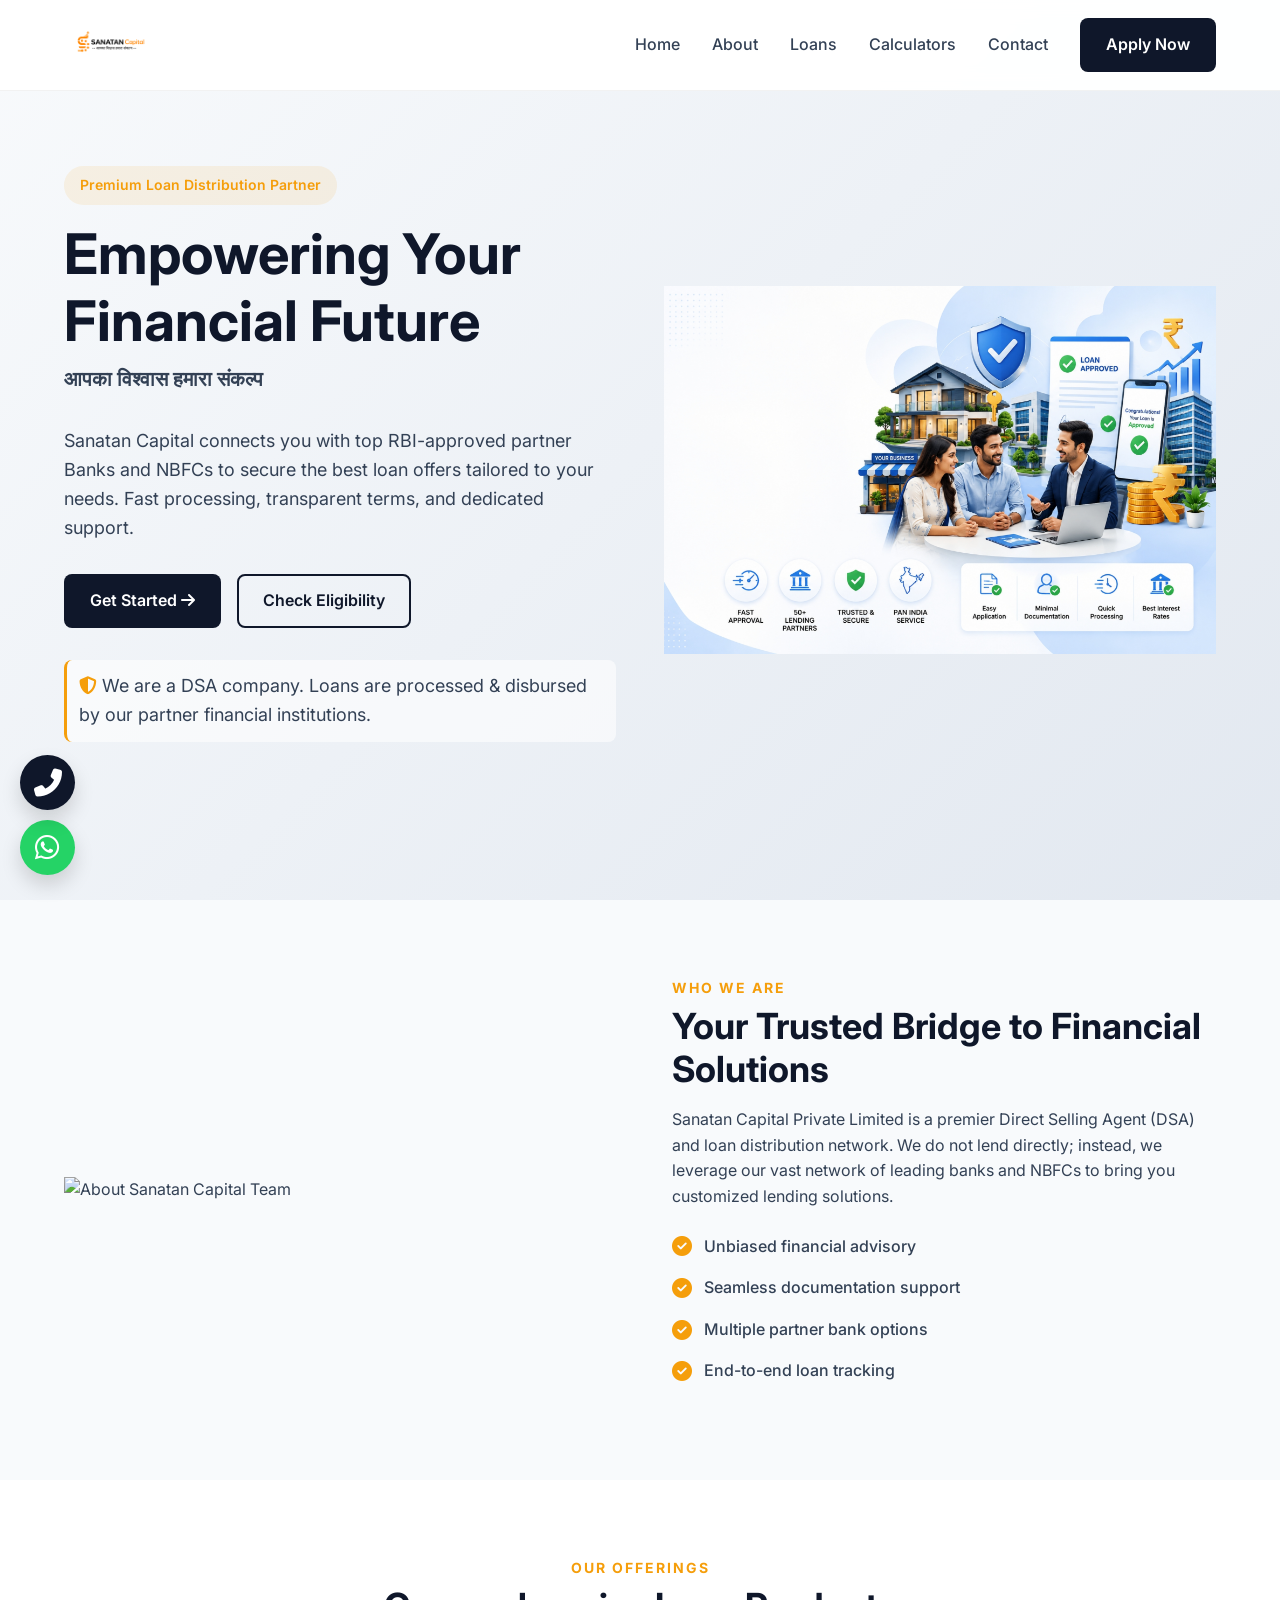
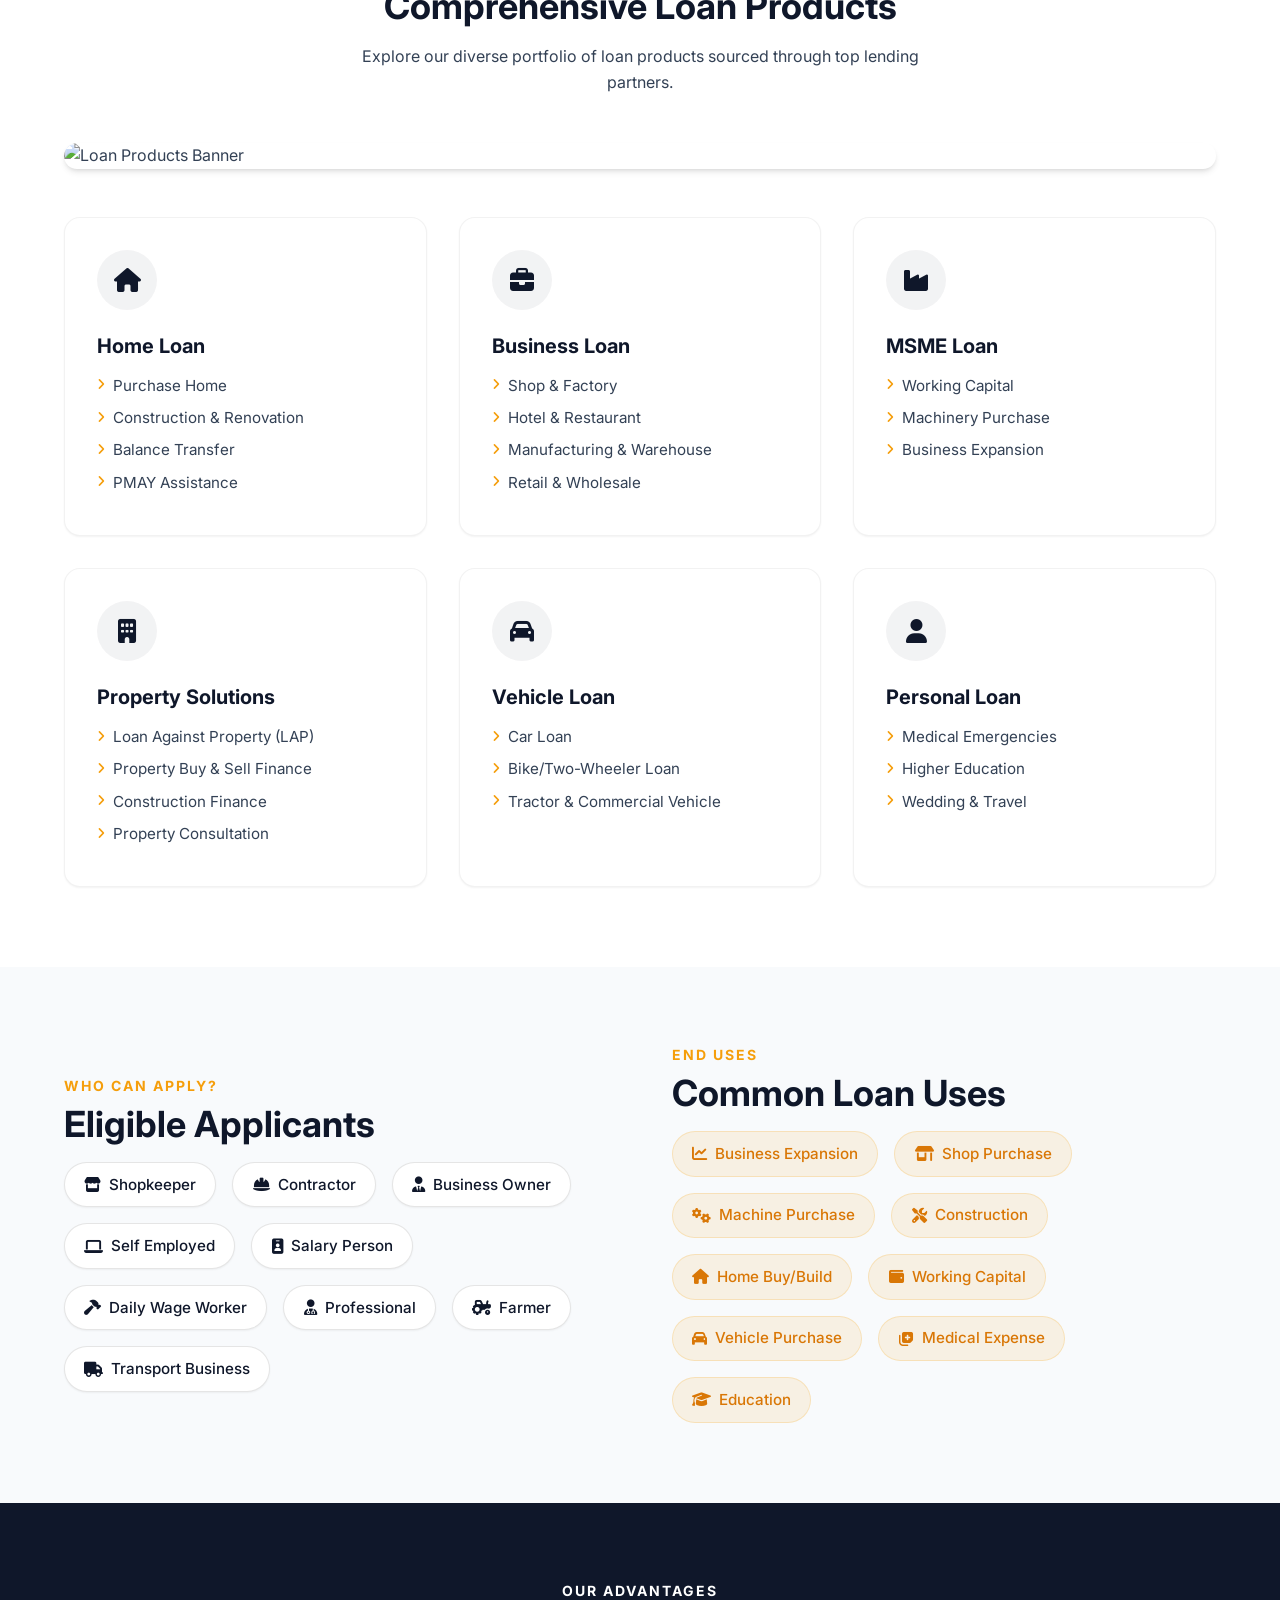
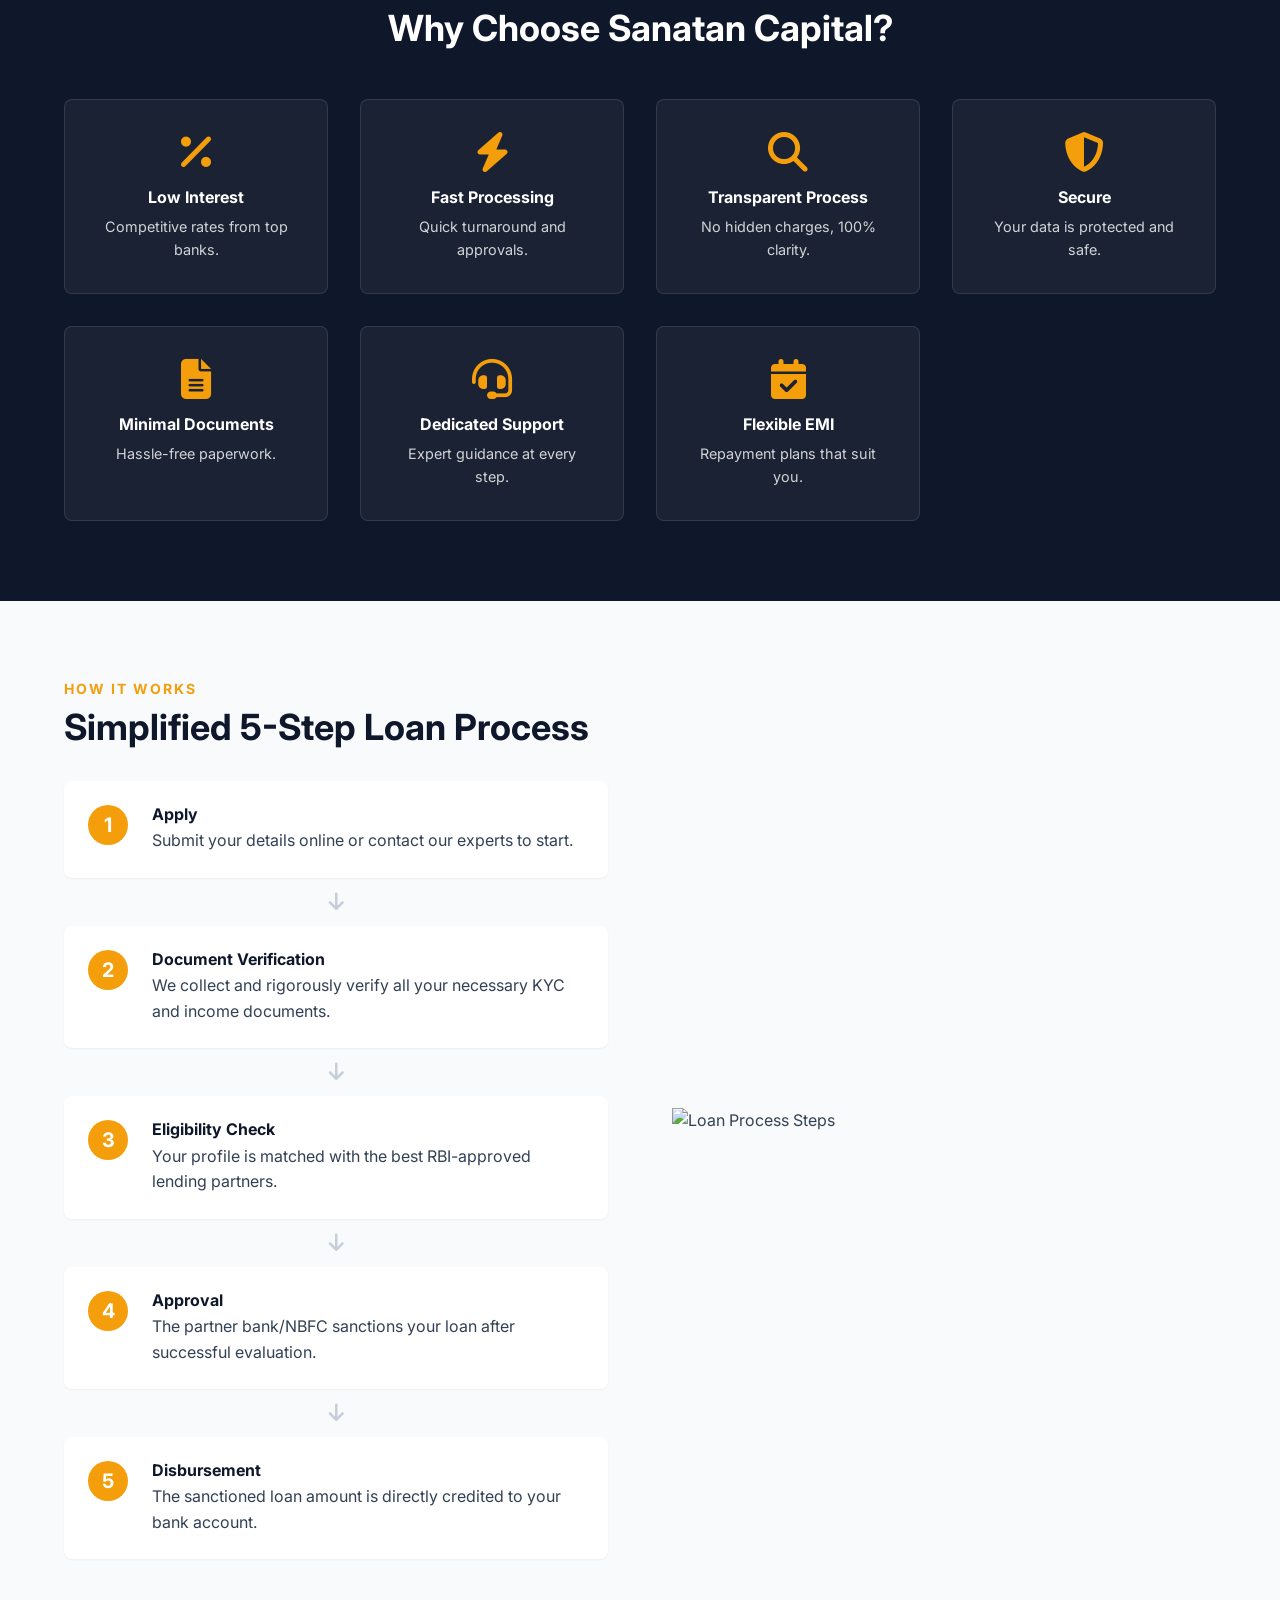
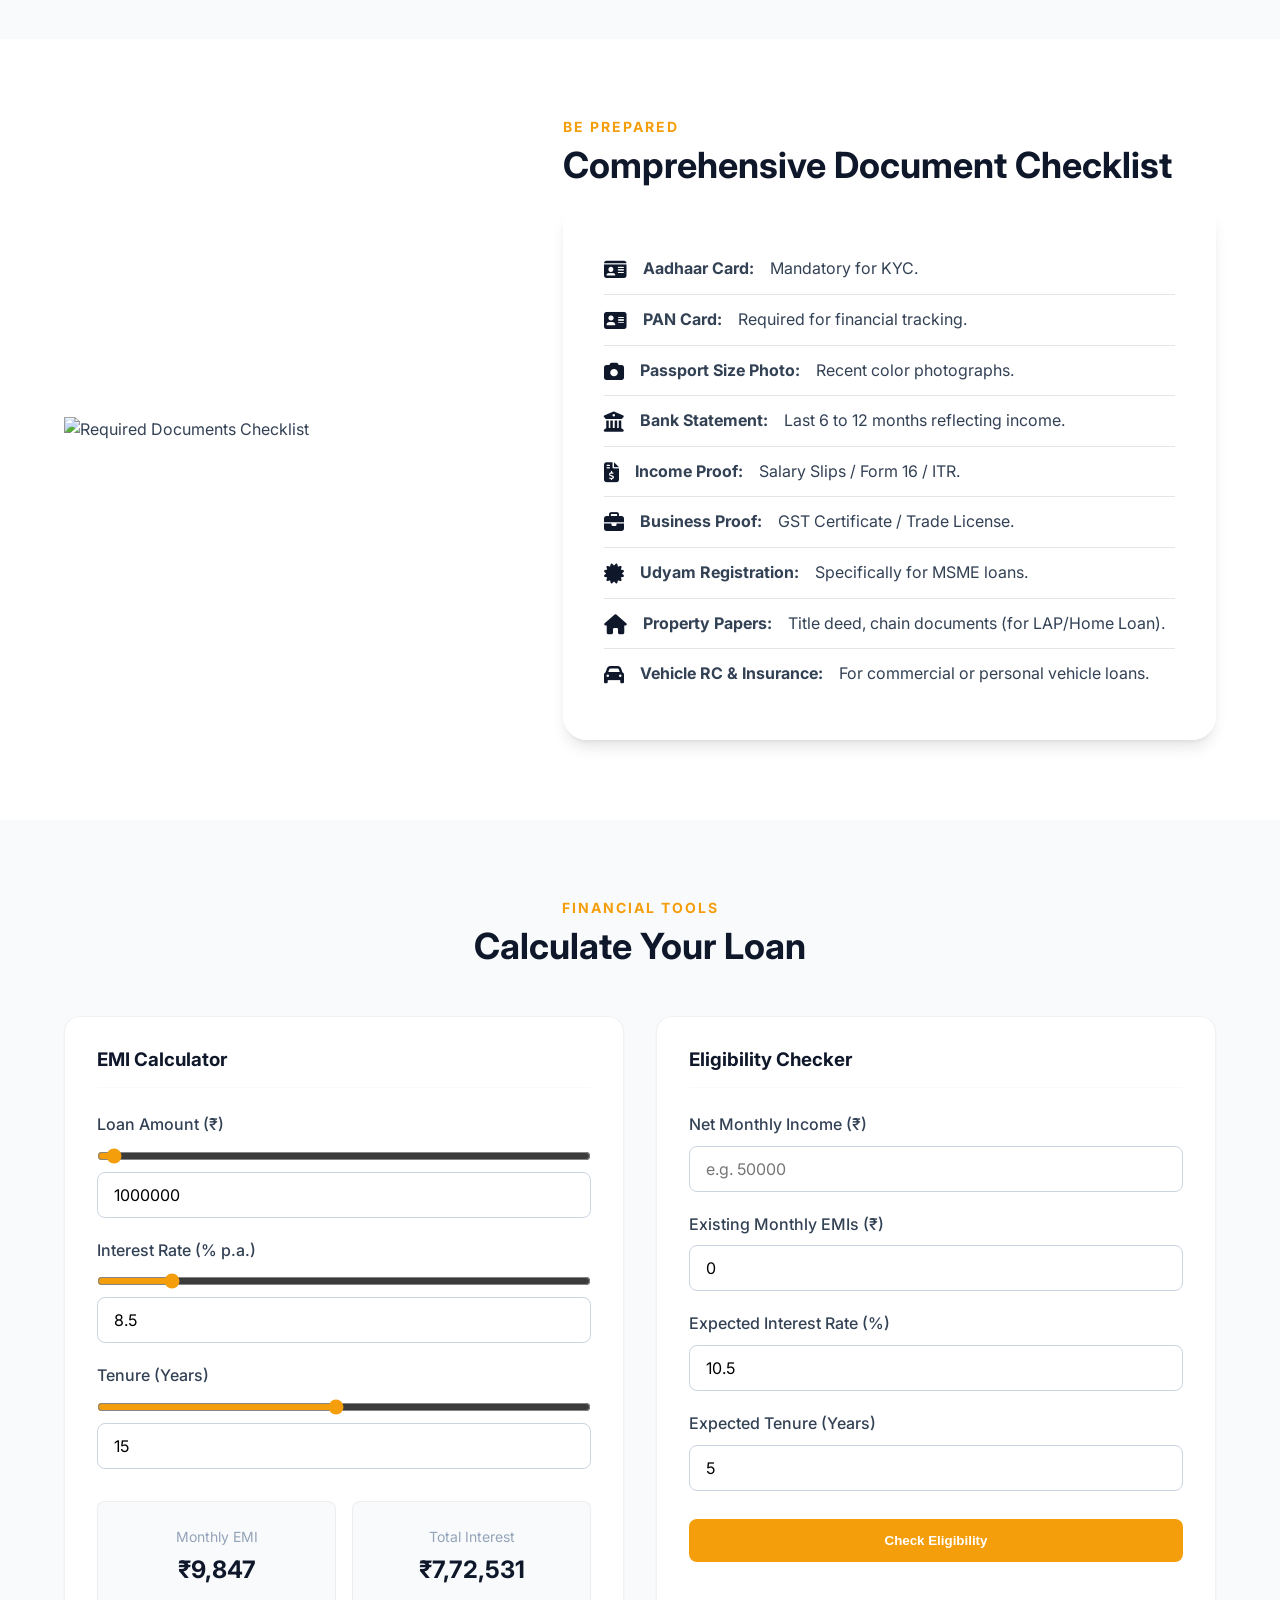
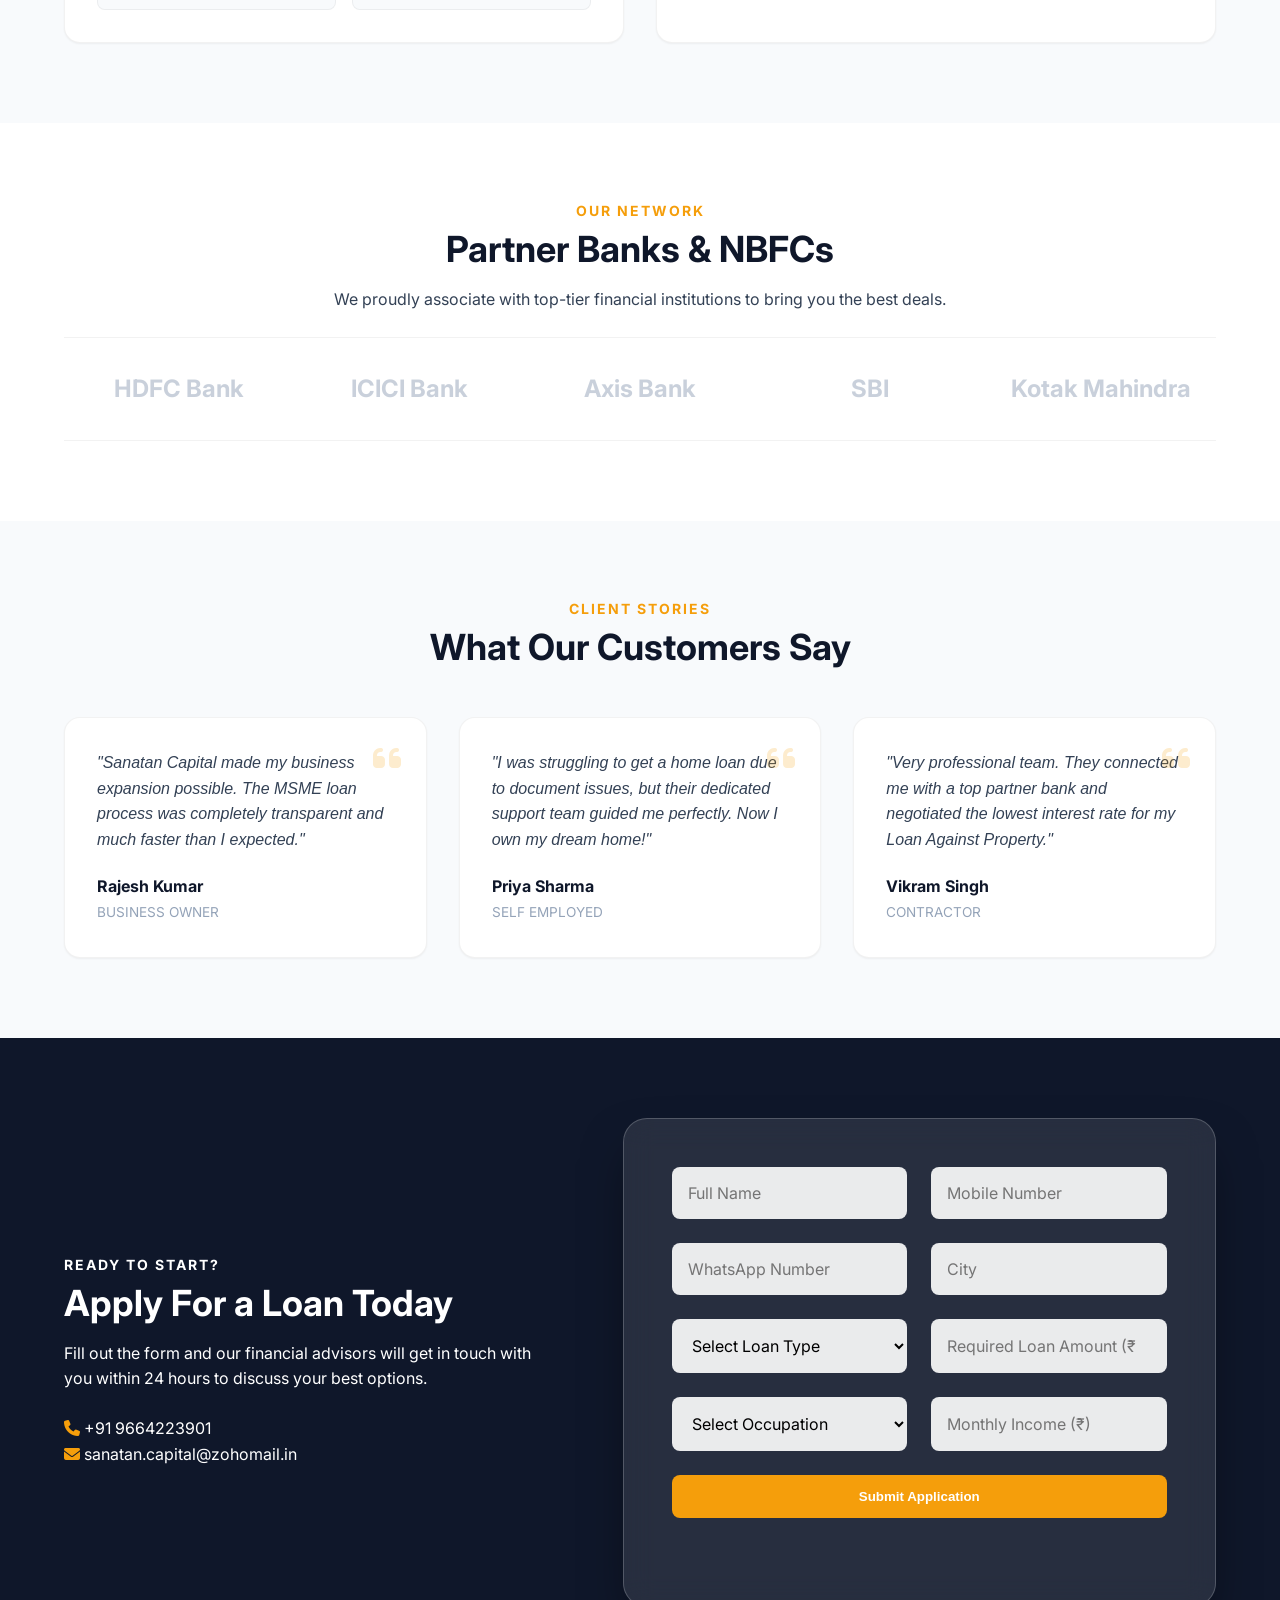
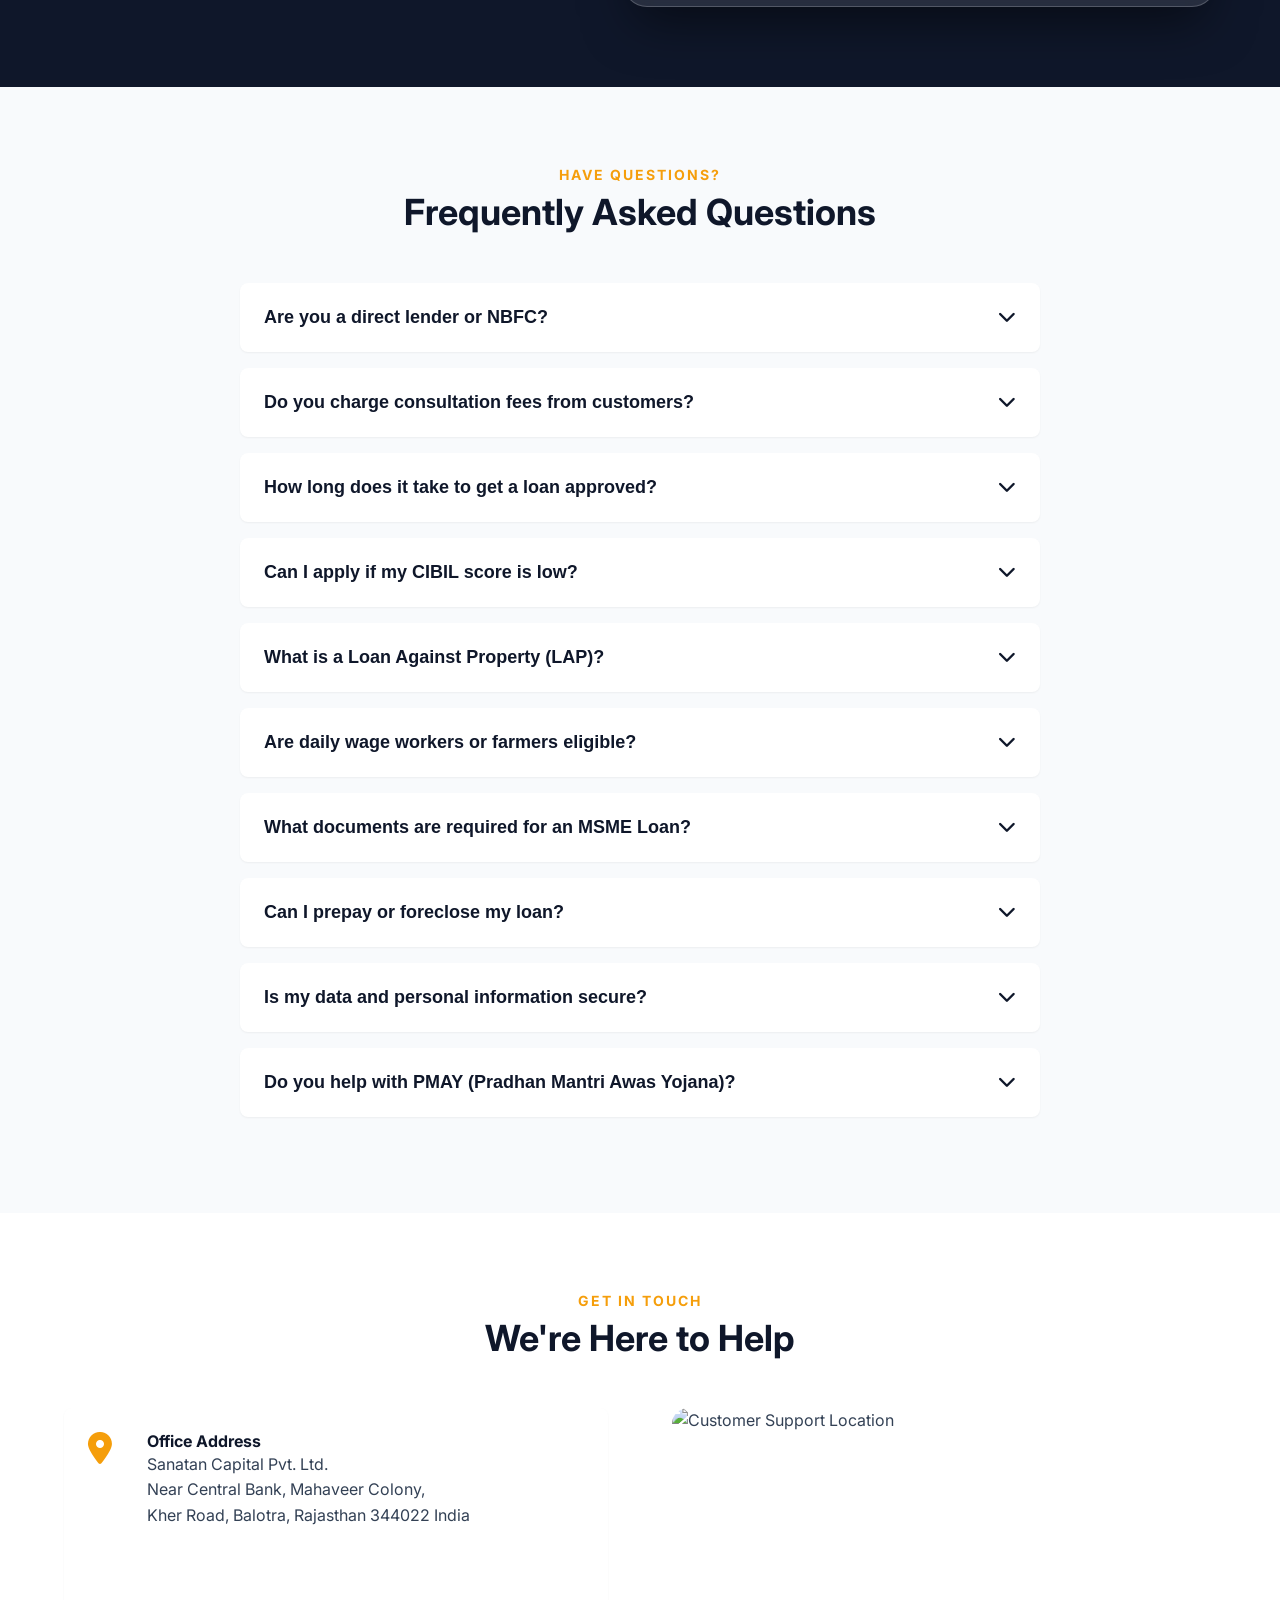
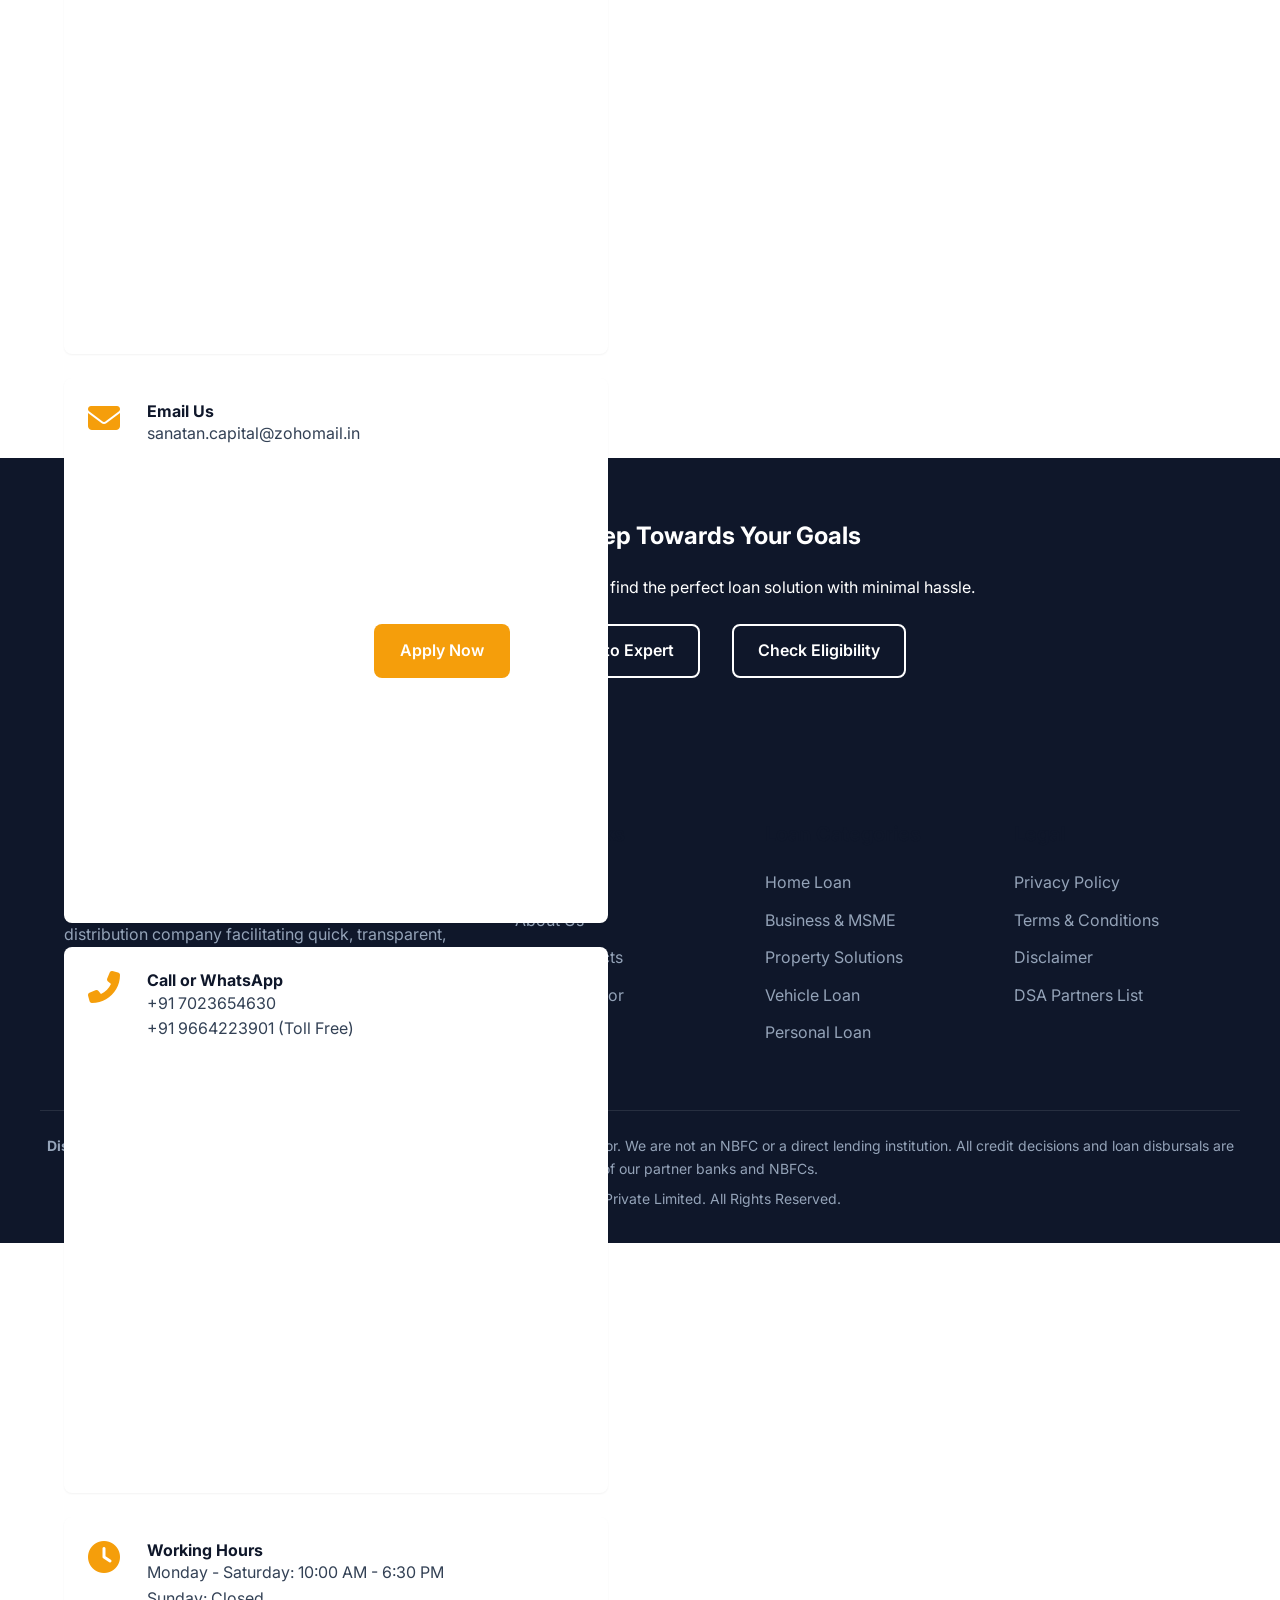
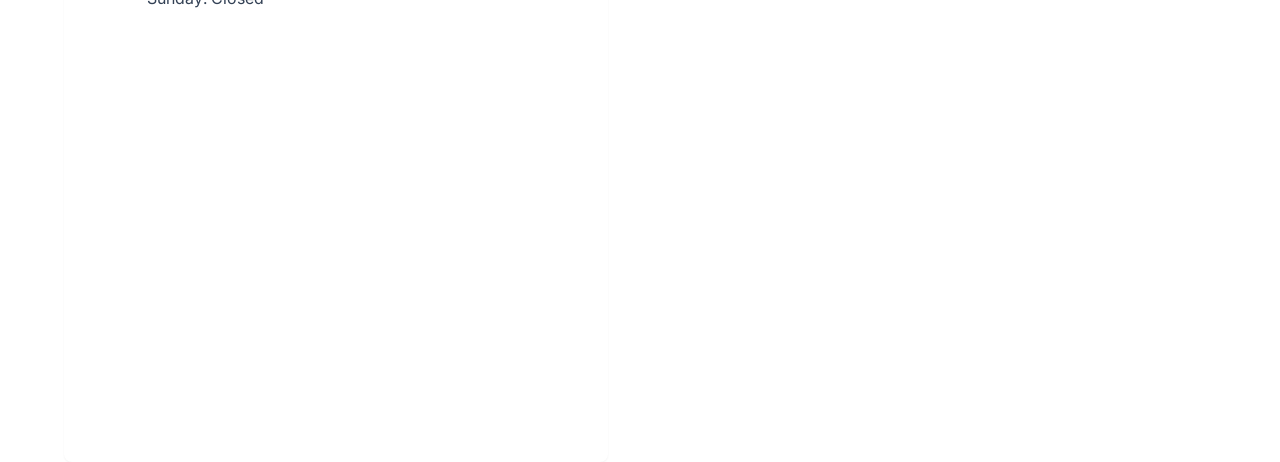
==== commit 09c3692c: "Remove counters section from Why Choose Us Removed counters section from the 'Why Choose Us' section" ====
--- a/index.html
+++ b/index.html
@@ -226,28 +226,8 @@
     <!-- Why Choose Us & Counters -->
     <section class="why-us section bg-dark text-white">
         <div class="container">
-            <!-- Counters -->
-            <div class="stats-grid mb-5">
-                <div class="stat-item reveal-up">
-                    <h2 class="counter" data-target="500">0</h2><span>+</span>
-                    <p>Crores Disbursed</p>
-                </div>
-                <div class="stat-item reveal-up" style="transition-delay: 0.1s;">
-                    <h2 class="counter" data-target="10000">0</h2><span>+</span>
-                    <p>Happy Clients</p>
-                </div>
-                <div class="stat-item reveal-up" style="transition-delay: 0.2s;">
-                    <h2 class="counter" data-target="45">0</h2><span>+</span>
-                    <p>Partner Banks & NBFCs</p>
-                </div>
-                <div class="stat-item reveal-up" style="transition-delay: 0.3s;">
-                    <h2 class="counter" data-target="98">0</h2><span>%</span>
-                    <p>Approval Rate</p>
-                </div>
-            </div>
             
-            <hr style="border-color: rgba(255,255,255,0.1); margin: 3rem 0;">
-            
+   
             <!-- Features Grid -->
             <div class="section-header reveal-up text-center w-100">
                 <h4 class="section-subtitle text-secondary">Our Advantages</h4>
--- a/style.css
+++ b/style.css
@@ -1,4 +1,4 @@
-/* =========================================
+  /* =========================================
    Variables & Reset
    ========================================= */
 :root {
@@ -52,7 +52,15 @@
 
 ul { list-style: none; }
 a { text-decoration: none; color: inherit; }
-img { max-width: 100%; height: auto; display: block; }
+
+/* Image Base Rules - PREVENTS CROPPING */
+img {
+    width: 100%;
+    height: auto;
+    object-fit: contain;
+    display: block;
+    max-height: none;
+}
 
 .container {
     width: 100%;
@@ -61,21 +69,21 @@
     padding: 0 1.5rem;
 }
 
-.section {
-    padding: 5rem 0;
-}
-
+.section { padding: 5rem 0; }
 .bg-light { background-color: var(--bg-light); }
 .bg-dark { background-color: var(--bg-dark); }
+.bg-primary { background-color: var(--primary); }
 .text-white { color: var(--text-white); }
 .text-primary { color: var(--primary); }
 .text-secondary { color: var(--secondary); }
 .w-100 { width: 100%; }
 .text-center { text-align: center; }
 .mb-4 { margin-bottom: 1.5rem; }
+.mb-5 { margin-bottom: 3rem; }
 .mt-2 { margin-top: 0.5rem; }
 .mt-3 { margin-top: 1rem; }
 .mt-4 { margin-top: 1.5rem; }
+.mx-2 { margin-left: 0.5rem; margin-right: 0.5rem; }
 
 /* =========================================
    Typography
@@ -86,7 +94,8 @@
     line-height: 1.2;
 }
 
-.bg-dark h1, .bg-dark h2, .bg-dark h3, .bg-dark h4 {
+.bg-dark h1, .bg-dark h2, .bg-dark h3, .bg-dark h4,
+.bg-primary h1, .bg-primary h2, .bg-primary h3, .bg-primary h4 {
     color: var(--text-white);
 }
 
@@ -117,41 +126,17 @@
     text-align: center;
 }
 
-.btn-primary {
-    background-color: var(--primary);
-    color: var(--text-white);
-}
-
-.btn-primary:hover {
-    background-color: var(--primary-light);
-    transform: translateY(-2px);
-    box-shadow: var(--shadow-md);
-}
-
-.btn-secondary {
-    background-color: var(--secondary);
-    color: var(--text-white);
-}
-
-.btn-secondary:hover {
-    background-color: var(--secondary-hover);
-    transform: translateY(-2px);
-    box-shadow: var(--shadow-md);
-}
-
-.btn-outline {
-    background-color: transparent;
-    border-color: var(--primary);
-    color: var(--primary);
-}
-
-.btn-outline:hover {
-    background-color: var(--primary);
-    color: var(--text-white);
-}
-
-/* =========================================
-   Header & Navbar
+.btn-primary { background-color: var(--primary); color: var(--text-white); }
+.btn-primary:hover { background-color: var(--primary-light); transform: translateY(-2px); box-shadow: var(--shadow-md); }
+.btn-secondary { background-color: var(--secondary); color: var(--text-white); }
+.btn-secondary:hover { background-color: var(--secondary-hover); transform: translateY(-2px); box-shadow: var(--shadow-md); }
+.btn-outline { background-color: transparent; border-color: var(--primary); color: var(--primary); }
+.btn-outline:hover { background-color: var(--primary); color: var(--text-white); }
+.btn-outline-white { background-color: transparent; border-color: var(--text-white); color: var(--text-white); }
+.btn-outline-white:hover { background-color: var(--text-white); color: var(--primary); }
+
+/* =========================================
+   Header & Navbar (LOGO FIXES APPLIED)
    ========================================= */
 .header {
     position: fixed;
@@ -160,6 +145,7 @@
     width: 100%;
     background-color: rgba(255, 255, 255, 0.95);
     backdrop-filter: blur(10px);
+    -webkit-backdrop-filter: blur(10px);
     z-index: 1000;
     transition: var(--transition);
     border-bottom: 1px solid rgba(0,0,0,0.05);
@@ -174,12 +160,20 @@
     display: flex;
     justify-content: space-between;
     align-items: center;
-    height: 80px;
+    height: 90px;
+}
+
+.logo {
+    display: flex;
+    align-items: center;
+    height: 100%;
 }
 
 .logo img {
-    height: 45px;
+    height: 60px; /* Desktop strict requirement */
+    width: auto;
     object-fit: contain;
+    transition: var(--transition);
 }
 
 .nav-links {
@@ -195,10 +189,7 @@
     position: relative;
 }
 
-.nav-links a:not(.btn):hover {
-    color: var(--secondary);
-}
-
+.nav-links a:not(.btn):hover { color: var(--secondary); }
 .nav-links a:not(.btn)::after {
     content: '';
     position: absolute;
@@ -210,9 +201,7 @@
     transition: var(--transition);
 }
 
-.nav-links a:not(.btn):hover::after {
-    width: 100%;
-}
+.nav-links a:not(.btn):hover::after { width: 100%; }
 
 .hamburger {
     display: none;
@@ -252,24 +241,10 @@
     font-size: 0.875rem;
 }
 
-.hero h1 {
-    font-size: 3.5rem;
-    margin-bottom: 1.5rem;
-    color: var(--primary);
-}
-
-.hero p {
-    font-size: 1.125rem;
-    margin-bottom: 2rem;
-    color: var(--text-main);
-}
-
-.hero-buttons {
-    display: flex;
-    gap: 1rem;
-    margin-bottom: 2rem;
-}
-
+.hero h1 { font-size: 3.5rem; margin-bottom: 0.5rem; color: var(--primary); }
+.tagline { display: block; margin-bottom: 1.5rem; }
+.hero p { font-size: 1.125rem; margin-bottom: 2rem; color: var(--text-main); }
+.hero-buttons { display: flex; gap: 1rem; margin-bottom: 2rem; flex-wrap: wrap; }
 .disclaimer {
     font-size: 0.875rem;
     color: var(--text-light);
@@ -278,15 +253,9 @@
     border-radius: var(--radius-md);
     border-left: 3px solid var(--secondary);
 }
-
-.disclaimer i {
-    color: var(--secondary);
-}
-
-.hero-image img {
-    width: 100%;
-    animation: float 6s ease-in-out infinite;
-}
+.disclaimer i { color: var(--secondary); }
+
+.hero-image img { animation: float 6s ease-in-out infinite; }
 
 @keyframes float {
     0% { transform: translateY(0); }
@@ -295,613 +264,188 @@
 }
 
 /* =========================================
-   About Section
-   ========================================= */
-.about-container {
+   Layout Sections General 
+   ========================================= */
+.about-container, .process-container, .docs-container, .apply-container, .contact-container, .grid-2-col {
     display: grid;
     grid-template-columns: 1fr 1fr;
     gap: 4rem;
     align-items: center;
 }
 
-.feature-list {
-    margin-top: 1.5rem;
-}
-
-.feature-list li {
+/* Specific proportional adjustments */
+.docs-container { grid-template-columns: 1fr 1.5fr; }
+.apply-container { grid-template-columns: 1fr 1.2fr; }
+.contact-container { align-items: stretch; }
+
+/* Common Image constraints to prevent stretching */
+.hero-image, .about-image, .process-image, .docs-image, .contact-map, .banner-wrapper {
     display: flex;
-    align-items: center;
-    gap: 0.75rem;
-    margin-bottom: 1rem;
-    font-weight: 500;
-}
-
-.feature-list i {
-    color: var(--secondary);
-    font-size: 1.25rem;
-}
-
-/* =========================================
-   Products Section
-   ========================================= */
-.section-header {
-    text-align: center;
-    max-width: 600px;
-    margin: 0 auto 3rem auto;
-}
-
-.section-banner {
+    justify-content: center;
+    align-items: center;
     width: 100%;
-    max-height: 200px;
-    object-fit: cover;
+}
+
+.banner-wrapper {
+    margin-bottom: 3rem;
     border-radius: var(--radius-lg);
-    margin-bottom: 3rem;
+    overflow: hidden;
     box-shadow: var(--shadow-md);
 }
 
-.product-grid {
-    display: grid;
-    grid-template-columns: repeat(auto-fit, minmax(300px, 1fr));
-    gap: 2rem;
-}
-
-.card {
-    background: var(--bg-white);
-    padding: 2rem;
-    border-radius: var(--radius-lg);
-    box-shadow: var(--shadow-sm);
-    transition: var(--transition);
-    border: 1px solid rgba(0,0,0,0.05);
-}
-
-.card:hover {
-    box-shadow: var(--shadow-xl);
-    transform: translateY(-5px);
-}
-
-.card-icon {
-    width: 60px;
-    height: 60px;
-    background-color: rgba(15, 23, 42, 0.05);
-    color: var(--primary);
-    border-radius: 50%;
-    display: flex;
-    align-items: center;
-    justify-content: center;
-    font-size: 1.5rem;
-    margin-bottom: 1.5rem;
-    transition: var(--transition);
-}
-
-.product-card:hover .card-icon {
-    background-color: var(--primary);
-    color: var(--bg-white);
-}
-
-.product-card h3 {
-    margin-bottom: 1rem;
-    font-size: 1.25rem;
-}
-
-/* =========================================
-   Why Us & Stats
-   ========================================= */
-.why-us {
-    padding: 4rem 0;
-}
-
-.stats-grid {
-    display: grid;
-    grid-template-columns: repeat(4, 1fr);
-    gap: 2rem;
-    text-align: center;
-}
-
-.stat-item h2 {
-    font-size: 3rem;
-    display: inline-block;
-    color: var(--secondary);
-}
-
-.stat-item span {
-    font-size: 2.5rem;
-    color: var(--secondary);
-    font-weight: 700;
-}
-
-.stat-item p {
-    font-size: 1.125rem;
-    margin-top: 0.5rem;
-    opacity: 0.9;
-}
-
-/* =========================================
-   Process Section
-   ========================================= */
-.process-container {
-    display: grid;
-    grid-template-columns: 1fr 1fr;
-    gap: 4rem;
-    align-items: center;
-}
-
-.process-steps {
-    margin-top: 2rem;
-    display: flex;
-    flex-direction: column;
-    gap: 1.5rem;
-}
-
-.step {
-    display: flex;
-    gap: 1.5rem;
-    background: var(--bg-white);
-    padding: 1.5rem;
-    border-radius: var(--radius-md);
-    box-shadow: var(--shadow-sm);
-    transition: var(--transition);
-}
-
-.step:hover {
-    box-shadow: var(--shadow-md);
-    transform: translateX(10px);
-    border-left: 4px solid var(--secondary);
-}
-
-.step-number {
-    width: 40px;
-    height: 40px;
-    flex-shrink: 0;
-    background-color: var(--secondary);
-    color: var(--text-white);
-    border-radius: 50%;
-    display: flex;
-    align-items: center;
-    justify-content: center;
-    font-weight: 700;
-    font-size: 1.25rem;
-}
-
+.section-banner { width: 100%; border-radius: inherit; }
+
+/* Lists & Features */
+.feature-list { margin-top: 1.5rem; }
+.feature-list li { display: flex; align-items: center; gap: 0.75rem; margin-bottom: 1rem; font-weight: 500; }
+.feature-list i { color: var(--secondary); font-size: 1.25rem; }
+
+/* =========================================
+   Products Grid
+   ========================================= */
+.section-header { text-align: center; max-width: 600px; margin: 0 auto 3rem auto; }
+.product-grid { display: grid; grid-template-columns: repeat(auto-fit, minmax(320px, 1fr)); gap: 2rem; }
+.card { background: var(--bg-white); padding: 2rem; border-radius: var(--radius-lg); box-shadow: var(--shadow-sm); transition: var(--transition); border: 1px solid rgba(0,0,0,0.05); }
+.card:hover { box-shadow: var(--shadow-xl); transform: translateY(-5px); }
+.card-icon { width: 60px; height: 60px; background-color: rgba(15, 23, 42, 0.05); color: var(--primary); border-radius: 50%; display: flex; align-items: center; justify-content: center; font-size: 1.5rem; margin-bottom: 1.5rem; transition: var(--transition); }
+.product-card:hover .card-icon { background-color: var(--primary); color: var(--bg-white); }
+.product-card h3 { margin-bottom: 1rem; font-size: 1.25rem; }
+.sub-list { margin-top: 1rem; }
+.sub-list li { font-size: 0.95rem; color: var(--text-main); margin-bottom: 0.5rem; display: flex; align-items: center; gap: 0.5rem; }
+.sub-list li i { color: var(--secondary); font-size: 0.8rem; }
+
+/* =========================================
+   Categories & Uses (Pill Grid)
+   ========================================= */
+.pill-grid { display: flex; flex-wrap: wrap; gap: 1rem; }
+.pill, .pill-alt { padding: 0.6rem 1.2rem; border-radius: 50px; font-weight: 500; font-size: 0.95rem; display: flex; align-items: center; gap: 0.5rem; transition: var(--transition); }
+.pill { background: var(--bg-white); border: 1px solid rgba(0,0,0,0.1); color: var(--primary); box-shadow: var(--shadow-sm); }
+.pill-alt { background: rgba(245, 158, 11, 0.1); border: 1px solid rgba(245, 158, 11, 0.2); color: var(--secondary-hover); }
+.pill:hover, .pill-alt:hover { transform: translateY(-2px); box-shadow: var(--shadow-md); }
+
+/* =========================================
+   Counters & Features Section
+   ========================================= */
+.stats-grid { display: grid; grid-template-columns: repeat(4, 1fr); gap: 2rem; text-align: center; }
+.stat-item h2 { font-size: 3rem; display: inline-block; color: var(--secondary); }
+.stat-item span { font-size: 2.5rem; color: var(--secondary); font-weight: 700; }
+.stat-item p { font-size: 1.125rem; margin-top: 0.5rem; opacity: 0.9; }
+
+.features-grid { display: grid; grid-template-columns: repeat(auto-fit, minmax(250px, 1fr)); gap: 2rem; }
+.feature-box { background: rgba(255,255,255,0.05); border: 1px solid rgba(255,255,255,0.1); padding: 2rem; border-radius: var(--radius-md); text-align: center; transition: var(--transition); }
+.feature-box:hover { background: rgba(255,255,255,0.1); transform: translateY(-5px); }
+.feature-box i { font-size: 2.5rem; margin-bottom: 1rem; }
+.feature-box h4 { margin-bottom: 0.5rem; }
+.feature-box p { font-size: 0.9rem; opacity: 0.8; }
+
+/* =========================================
+   Process (5 Steps) & Documents
+   ========================================= */
+.process-steps { margin-top: 2rem; display: flex; flex-direction: column; }
+.step { display: flex; gap: 1.5rem; background: var(--bg-white); padding: 1.5rem; border-radius: var(--radius-md); box-shadow: var(--shadow-sm); transition: var(--transition); position: relative; z-index: 2; }
+.step:hover { box-shadow: var(--shadow-md); transform: translateX(10px); border-left: 4px solid var(--secondary); }
+.step-arrow { text-align: center; color: var(--text-light); font-size: 1.25rem; padding: 0.5rem 0; opacity: 0.5; }
+.step-number { width: 40px; height: 40px; flex-shrink: 0; background-color: var(--secondary); color: var(--text-white); border-radius: 50%; display: flex; align-items: center; justify-content: center; font-weight: 700; font-size: 1.25rem; }
 .step h4 { margin-bottom: 0.25rem; }
 
-/* =========================================
-   Documents Section
-   ========================================= */
-.docs-container {
-    display: grid;
-    grid-template-columns: 1fr 1.5fr;
-    gap: 4rem;
-    align-items: center;
-}
-
-.glass-card {
-    background: rgba(255, 255, 255, 0.7);
-    backdrop-filter: blur(10px);
-    -webkit-backdrop-filter: blur(10px);
-    border: 1px solid rgba(255, 255, 255, 0.18);
-    box-shadow: var(--shadow-lg);
-    padding: 2.5rem;
-    border-radius: var(--radius-xl);
-}
-
-.doc-list li {
-    padding: 1rem 0;
-    border-bottom: 1px solid rgba(0,0,0,0.1);
-    display: flex;
-    align-items: flex-start;
-    gap: 1rem;
-}
-
-.doc-list li:last-child {
-    border-bottom: none;
-}
-
-.doc-list i {
-    color: var(--primary);
-    font-size: 1.25rem;
-    margin-top: 0.25rem;
-}
-
-/* =========================================
-   Calculators Section
-   ========================================= */
-.tools-grid {
-    display: grid;
-    grid-template-columns: 1fr 1fr;
-    gap: 2rem;
-}
-
-.calc-card h3 {
-    margin-bottom: 1.5rem;
-    padding-bottom: 1rem;
-    border-bottom: 1px solid var(--bg-light);
-}
-
-.form-group {
-    margin-bottom: 1.25rem;
-}
-
-.form-group label {
-    display: block;
-    margin-bottom: 0.5rem;
-    font-weight: 500;
-    color: var(--text-main);
-}
-
-.form-group input[type="range"] {
-    width: 100%;
-    margin-bottom: 0.5rem;
-    accent-color: var(--secondary);
-}
-
-.form-group input[type="number"],
-.form-group input[type="text"],
-.form-group input[type="email"],
-.form-group input[type="tel"],
-.form-group select,
-.form-group textarea {
-    width: 100%;
-    padding: 0.75rem 1rem;
-    border: 1px solid #CBD5E1;
-    border-radius: var(--radius-md);
-    font-family: inherit;
-    font-size: 1rem;
-    transition: var(--transition);
-}
-
-.form-group input:focus, .form-group select:focus, .form-group textarea:focus {
-    outline: none;
-    border-color: var(--primary);
-    box-shadow: 0 0 0 3px rgba(15, 23, 42, 0.1);
-}
-
-.calc-results {
-    display: flex;
-    gap: 1rem;
-    margin-top: 2rem;
-}
-
-.result-box {
-    flex: 1;
-    background-color: var(--bg-light);
-    padding: 1.5rem;
-    border-radius: var(--radius-md);
-    text-align: center;
-    border: 1px solid rgba(0,0,0,0.05);
-}
-
-.result-box p {
-    font-size: 0.875rem;
-    color: var(--text-light);
-    margin-bottom: 0.5rem;
-}
-
-.result-box h4 {
-    font-size: 1.5rem;
-    color: var(--primary);
-}
-
-/* =========================================
-   Partners Marquee
-   ========================================= */
-.partner-marquee {
-    overflow: hidden;
-    position: relative;
-    width: 100%;
-    background: var(--bg-white);
-    padding: 2rem 0;
-    border-top: 1px solid rgba(0,0,0,0.05);
-    border-bottom: 1px solid rgba(0,0,0,0.05);
-}
-
-.marquee-content {
-    display: flex;
-    width: 200%;
-    animation: marquee 20s linear infinite;
-}
-
-.marquee-content span {
-    width: 50%;
-    flex: 1;
-    text-align: center;
-    font-size: 1.5rem;
-    font-weight: 700;
-    color: var(--text-light);
-    opacity: 0.5;
-    transition: var(--transition);
-}
-
-.marquee-content span:hover {
-    color: var(--primary);
-    opacity: 1;
-}
-
-@keyframes marquee {
-    0% { transform: translateX(0); }
-    100% { transform: translateX(-50%); }
-}
-
-/* =========================================
-   Apply Form Section
-   ========================================= */
-.apply-container {
-    display: grid;
-    grid-template-columns: 1fr 1.2fr;
-    gap: 4rem;
-    align-items: center;
-}
-
-.glass-form {
-    background: rgba(255, 255, 255, 0.1);
-    backdrop-filter: blur(15px);
-    -webkit-backdrop-filter: blur(15px);
-    padding: 3rem;
-    border-radius: var(--radius-xl);
-    border: 1px solid rgba(255, 255, 255, 0.2);
-    box-shadow: 0 25px 50px -12px rgba(0, 0, 0, 0.5);
-}
-
-.form-row {
-    display: grid;
-    grid-template-columns: 1fr 1fr;
-    gap: 1.5rem;
-    margin-bottom: 1.5rem;
-}
-
-.glass-form input, .glass-form select, .glass-form textarea {
-    width: 100%;
-    padding: 1rem;
-    background: rgba(255,255,255,0.9);
-    border: none;
-    border-radius: var(--radius-md);
-    font-family: inherit;
-    font-size: 1rem;
-    margin-bottom: 1.5rem;
-}
-
-.glass-form .form-row input, .glass-form .form-row select {
-    margin-bottom: 0;
-}
-
-.form-message {
-    margin-top: 1rem;
-    text-align: center;
-    font-weight: 600;
-}
+.glass-card { background: rgba(255, 255, 255, 0.7); backdrop-filter: blur(10px); -webkit-backdrop-filter: blur(10px); border: 1px solid rgba(255, 255, 255, 0.18); box-shadow: var(--shadow-lg); padding: 2.5rem; border-radius: var(--radius-xl); }
+.doc-list li { padding: 1rem 0; border-bottom: 1px solid rgba(0,0,0,0.1); display: flex; align-items: flex-start; gap: 1rem; }
+.detailed-docs li { padding: 0.75rem 0; }
+.doc-list li:last-child { border-bottom: none; }
+.doc-list i { color: var(--primary); font-size: 1.25rem; margin-top: 0.25rem; }
+
+/* =========================================
+   Tools & Calculators
+   ========================================= */
+.tools-grid { display: grid; grid-template-columns: 1fr 1fr; gap: 2rem; }
+.calc-card h3 { margin-bottom: 1.5rem; padding-bottom: 1rem; border-bottom: 1px solid var(--bg-light); }
+.form-group { margin-bottom: 1.25rem; }
+.form-group label { display: block; margin-bottom: 0.5rem; font-weight: 500; color: var(--text-main); }
+.form-group input[type="range"] { width: 100%; margin-bottom: 0.5rem; accent-color: var(--secondary); }
+.form-group input[type="number"], .form-group input[type="text"], .form-group input[type="email"], .form-group input[type="tel"], .form-group select, .form-group textarea {
+    width: 100%; padding: 0.75rem 1rem; border: 1px solid #CBD5E1; border-radius: var(--radius-md); font-family: inherit; font-size: 1rem; transition: var(--transition);
+}
+.form-group input:focus, .form-group select:focus, .form-group textarea:focus { outline: none; border-color: var(--primary); box-shadow: 0 0 0 3px rgba(15, 23, 42, 0.1); }
+.calc-results { display: flex; gap: 1rem; margin-top: 2rem; }
+.result-box { flex: 1; background-color: var(--bg-light); padding: 1.5rem; border-radius: var(--radius-md); text-align: center; border: 1px solid rgba(0,0,0,0.05); }
+.result-box p { font-size: 0.875rem; color: var(--text-light); margin-bottom: 0.5rem; }
+.result-box h4 { font-size: 1.5rem; color: var(--primary); }
+
+/* =========================================
+   Partners & Testimonials
+   ========================================= */
+.partner-marquee { overflow: hidden; position: relative; width: 100%; background: var(--bg-white); padding: 2rem 0; border-top: 1px solid rgba(0,0,0,0.05); border-bottom: 1px solid rgba(0,0,0,0.05); }
+.marquee-content { display: flex; width: 200%; animation: marquee 20s linear infinite; }
+.marquee-content span { width: 50%; flex: 1; text-align: center; font-size: 1.5rem; font-weight: 700; color: var(--text-light); opacity: 0.5; transition: var(--transition); }
+.marquee-content span:hover { color: var(--primary); opacity: 1; }
+@keyframes marquee { 0% { transform: translateX(0); } 100% { transform: translateX(-50%); } }
+
+.testimonial-grid { display: grid; grid-template-columns: repeat(auto-fit, minmax(300px, 1fr)); gap: 2rem; }
+.testimonial-card { background: var(--bg-white); padding: 2rem; border-radius: var(--radius-lg); box-shadow: var(--shadow-sm); border: 1px solid rgba(0,0,0,0.05); position: relative; }
+.quote-icon { font-size: 2rem; color: rgba(245, 158, 11, 0.2); position: absolute; top: 1.5rem; right: 1.5rem; }
+.testimonial-card p { font-style: italic; margin-bottom: 1.5rem; color: var(--text-main); }
+.client-info h4 { margin-bottom: 0.2rem; }
+.client-info span { font-size: 0.85rem; color: var(--text-light); text-transform: uppercase; }
+
+/* =========================================
+   Apply Form Section (Upgraded Lead Form)
+   ========================================= */
+.glass-form { background: rgba(255, 255, 255, 0.1); backdrop-filter: blur(15px); -webkit-backdrop-filter: blur(15px); padding: 3rem; border-radius: var(--radius-xl); border: 1px solid rgba(255, 255, 255, 0.2); box-shadow: 0 25px 50px -12px rgba(0, 0, 0, 0.5); }
+.form-row { display: grid; grid-template-columns: 1fr 1fr; gap: 1.5rem; margin-bottom: 1.5rem; }
+.glass-form input, .glass-form select, .glass-form textarea { width: 100%; padding: 1rem; background: rgba(255,255,255,0.9); border: none; border-radius: var(--radius-md); font-family: inherit; font-size: 1rem; margin-bottom: 1.5rem; transition: var(--transition); }
+.glass-form .form-row input, .glass-form .form-row select { margin-bottom: 0; }
+.glass-form input:focus, .glass-form select:focus, .glass-form textarea:focus { outline: none; box-shadow: 0 0 0 3px rgba(245, 158, 11, 0.5); }
+.form-message { margin-top: 1rem; text-align: center; font-weight: 600; min-height: 24px;}
 
 /* =========================================
    FAQ Section
    ========================================= */
-.faq-accordion {
-    max-width: 800px;
-    margin: 0 auto;
-}
-
-.faq-item {
-    background: var(--bg-white);
-    margin-bottom: 1rem;
-    border-radius: var(--radius-md);
-    box-shadow: var(--shadow-sm);
-    overflow: hidden;
-}
-
-.faq-question {
-    width: 100%;
-    text-align: left;
-    padding: 1.5rem;
-    background: none;
-    border: none;
-    font-size: 1.125rem;
-    font-weight: 600;
-    color: var(--text-dark);
-    cursor: pointer;
-    display: flex;
-    justify-content: space-between;
-    align-items: center;
-    transition: var(--transition);
-}
-
+.faq-accordion { max-width: 800px; margin: 0 auto; }
+.faq-item { background: var(--bg-white); margin-bottom: 1rem; border-radius: var(--radius-md); box-shadow: var(--shadow-sm); overflow: hidden; }
+.faq-question { width: 100%; text-align: left; padding: 1.5rem; background: none; border: none; font-size: 1.125rem; font-weight: 600; color: var(--text-dark); cursor: pointer; display: flex; justify-content: space-between; align-items: center; transition: var(--transition); }
 .faq-question:hover { color: var(--primary); }
-
-.faq-question i {
-    transition: transform 0.3s ease;
-}
-
-.faq-question.active i {
-    transform: rotate(180deg);
-}
-
-.faq-answer {
-    max-height: 0;
-    overflow: hidden;
-    transition: max-height 0.3s ease-out;
-    padding: 0 1.5rem;
-    background-color: var(--bg-light);
-}
-
-.faq-answer p {
-    padding: 1.5rem 0;
-    border-top: 1px solid rgba(0,0,0,0.05);
-}
-
-/* =========================================
-   Contact Section
-   ========================================= */
-.contact-container {
-    display: grid;
-    grid-template-columns: 1fr 1fr;
-    gap: 4rem;
-    align-items: center;
-}
-
-.info-card {
-    display: flex;
-    align-items: flex-start;
-    gap: 1.5rem;
-    margin-bottom: 2rem;
-    padding: 1.5rem;
-    background: var(--bg-white);
-    border-radius: var(--radius-md);
-    box-shadow: var(--shadow-sm);
-}
-
-.info-card i {
-    font-size: 2rem;
-    color: var(--secondary);
-}
+.faq-question i { transition: transform 0.3s ease; }
+.faq-question.active i { transform: rotate(180deg); }
+.faq-answer { max-height: 0; overflow: hidden; transition: max-height 0.3s ease-out; padding: 0 1.5rem; background-color: var(--bg-light); }
+.faq-answer p { padding: 1.5rem 0; border-top: 1px solid rgba(0,0,0,0.05); }
+
+/* =========================================
+   Contact Section & Map
+   ========================================= */
+.info-card { display: flex; align-items: flex-start; gap: 1.5rem; margin-bottom: 1.5rem; padding: 1.5rem; background: var(--bg-white); border-radius: var(--radius-md); box-shadow: var(--shadow-sm); height: calc(100% - 1.5rem); }
+.info-card i { font-size: 2rem; color: var(--secondary); min-width: 35px; }
+.map-wrapper { height: 100%; min-height: 400px; width: 100%; border-radius: var(--radius-lg); overflow: hidden; display: flex; justify-content: center; align-items: center;}
+.map-wrapper img { width: 100%; height: 100%; object-fit: contain; }
+
+/* CTA Banner */
+.cta-banner { padding: 4rem 0; }
+.cta-buttons { display: flex; justify-content: center; gap: 1rem; flex-wrap: wrap; }
 
 /* =========================================
    Footer
    ========================================= */
-.footer {
-    background-color: var(--primary);
-    color: var(--text-white);
-    padding-top: 5rem;
-}
-
-.footer-grid {
-    display: grid;
-    grid-template-columns: 2fr 1fr 1fr 1.5fr;
-    gap: 3rem;
-    margin-bottom: 3rem;
-}
-
-.footer-logo {
-    height: 50px;
-    margin-bottom: 1.5rem;
-    filter: brightness(0) invert(1);
-}
-
-.footer-about p {
-    color: var(--text-light);
-    margin-bottom: 1.5rem;
-}
-
-.social-links a {
-    display: inline-flex;
-    align-items: center;
-    justify-content: center;
-    width: 40px;
-    height: 40px;
-    background-color: rgba(255,255,255,0.1);
-    border-radius: 50%;
-    margin-right: 0.5rem;
-    transition: var(--transition);
-}
-
-.social-links a:hover {
-    background-color: var(--secondary);
-    transform: translateY(-3px);
-}
-
-.footer-links h4, .footer-newsletter h4 {
-    margin-bottom: 1.5rem;
-    font-size: 1.25rem;
-}
-
-.footer-links ul li {
-    margin-bottom: 0.75rem;
-}
-
-.footer-links ul li a {
-    color: var(--text-light);
-    transition: var(--transition);
-}
-
-.footer-links ul li a:hover {
-    color: var(--secondary);
-    padding-left: 5px;
-}
-
-.newsletter-form {
-    display: flex;
-    margin-top: 1rem;
-}
-
-.newsletter-form input {
-    flex: 1;
-    padding: 0.75rem 1rem;
-    border: none;
-    border-radius: var(--radius-md) 0 0 var(--radius-md);
-    outline: none;
-}
-
-.newsletter-form button {
-    padding: 0.75rem 1.25rem;
-    background-color: var(--secondary);
-    border: none;
-    border-radius: 0 var(--radius-md) var(--radius-md) 0;
-    color: white;
-    cursor: pointer;
-    transition: var(--transition);
-}
-
-.newsletter-form button:hover {
-    background-color: var(--secondary-hover);
-}
-
-.footer-bottom {
-    border-top: 1px solid rgba(255,255,255,0.1);
-    padding: 1.5rem 0;
-    text-align: center;
-    font-size: 0.875rem;
-    color: var(--text-light);
-}
-
-.footer-bottom p {
-    margin-bottom: 0.5rem;
-}
+.footer { background-color: var(--primary); color: var(--text-white); padding-top: 5rem; }
+.footer-grid { display: grid; grid-template-columns: 2fr 1fr 1fr 1fr; gap: 3rem; margin-bottom: 3rem; }
+.footer-logo { height: 50px; margin-bottom: 1.5rem; filter: brightness(0) invert(1); width: auto; object-fit: contain;}
+.footer-about p { color: var(--text-light); margin-bottom: 1.5rem; }
+.social-links a { display: inline-flex; align-items: center; justify-content: center; width: 40px; height: 40px; background-color: rgba(255,255,255,0.1); border-radius: 50%; margin-right: 0.5rem; transition: var(--transition); }
+.social-links a:hover { background-color: var(--secondary); transform: translateY(-3px); }
+.footer-links h4 { margin-bottom: 1.5rem; font-size: 1.25rem; }
+.footer-links ul li { margin-bottom: 0.75rem; }
+.footer-links ul li a { color: var(--text-light); transition: var(--transition); }
+.footer-links ul li a:hover { color: var(--secondary); padding-left: 5px; }
+.footer-bottom { border-top: 1px solid rgba(255,255,255,0.1); padding: 1.5rem 0; text-align: center; font-size: 0.875rem; color: var(--text-light); }
+.footer-bottom p { margin-bottom: 0.5rem; }
 
 /* =========================================
    Floating Buttons & Utility
    ========================================= */
-.float-btn {
-    position: fixed;
-    width: 60px;
-    height: 60px;
-    border-radius: 50%;
-    display: flex;
-    align-items: center;
-    justify-content: center;
-    font-size: 1.75rem;
-    color: white;
-    box-shadow: var(--shadow-lg);
-    z-index: 100;
-    transition: var(--transition);
-    border: none;
-    cursor: pointer;
-}
-
-.float-whatsapp {
-    bottom: 20px;
-    left: 20px;
-    background-color: #25D366;
-}
-
-.float-call {
-    bottom: 90px;
-    left: 20px;
-    background-color: var(--primary);
-}
-
-.float-top {
-    bottom: 20px;
-    right: 20px;
-    background-color: var(--secondary);
-    opacity: 0;
-    pointer-events: none;
-    transform: translateY(20px);
-}
-
-.float-top.show {
-    opacity: 1;
-    pointer-events: auto;
-    transform: translateY(0);
-}
-
-.float-btn:hover {
-    transform: scale(1.1);
-}
+.float-btn { position: fixed; width: 55px; height: 55px; box-shadow: 0 10px 20px rgba(0,0,0,0.15); border-radius: 50%; display: flex; align-items: center; justify-content: center; font-size: 1.75rem; color: white; z-index: 100; transition: var(--transition); border: none; cursor: pointer; text-decoration: none;}
+.float-whatsapp { bottom: 25px; left: 20px; background-color: #25D366; }
+.float-call { bottom: 90px; left: 20px; background-color: var(--primary); }
+.float-top { bottom: 25px; right: 20px; background-color: var(--secondary); opacity: 0; pointer-events: none; transform: translateY(20px); }
+.float-top.show { opacity: 1; pointer-events: auto; transform: translateY(0); }
+.float-btn:hover { transform: scale(1.1); }
 
 /* Scroll Reveal Animations */
 .reveal-up { opacity: 0; transform: translateY(50px); transition: all 0.8s ease-out; }
@@ -910,7 +454,7 @@
 .active.reveal-up, .active.reveal-left, .active.reveal-right { opacity: 1; transform: translate(0); }
 
 /* =========================================
-   Media Queries (Responsive Mobile First approach adjusted for Desktop-Down)
+   Media Queries (Mobile Adjustments)
    ========================================= */
 @media (max-width: 1024px) {
     .hero h1 { font-size: 2.75rem; }
@@ -919,85 +463,64 @@
 
 @media (max-width: 992px) {
     .hero-container, .about-container, .process-container, 
-    .docs-container, .apply-container, .contact-container, .tools-grid {
+    .docs-container, .apply-container, .contact-container, 
+    .tools-grid, .grid-2-col {
         grid-template-columns: 1fr;
         gap: 3rem;
     }
     
     .hero { padding-top: 100px; text-align: center; }
     .hero-buttons { justify-content: center; }
-    .hero-image { grid-row: 1; max-width: 500px; margin: 0 auto; }
-    
-    .about-image, .process-image, .docs-image, .contact-image {
-        max-width: 500px;
-        margin: 0 auto;
+    .hero-image, .about-image, .process-image, .docs-image, .contact-map, .banner-wrapper { 
+        max-width: 600px; margin: 0 auto; 
     }
+    .hero-image { grid-row: 1; }
+    .map-wrapper { min-height: 300px; }
     
     .stats-grid { grid-template-columns: 1fr 1fr; }
 }
 
 @media (max-width: 768px) {
-    /* Mobile Nav */
+    /* Mobile Nav with Glass Effect - LOGO FIX */
+    .logo img { height: 45px; } /* Mobile strict requirement */
+    .navbar { height: 75px; }
+    
     .nav-links {
         position: fixed;
-        top: 80px;
+        top: 75px;
         left: -100%;
-        width: 100%;
-        height: calc(100vh - 80px);
-        background-color: var(--bg-white);
+        width: 80%;
+        height: calc(100vh - 75px);
+        background: rgba(255, 255, 255, 0.98);
+        backdrop-filter: blur(15px);
+        -webkit-backdrop-filter: blur(15px);
         flex-direction: column;
-        justify-content: center;
-        transition: 0.4s ease-in-out;
+        justify-content: flex-start;
+        padding-top: 2rem;
+        box-shadow: 10px 0 25px rgba(0,0,0,0.1);
+        transition: 0.4s cubic-bezier(0.4, 0, 0.2, 1);
+        border-right: 1px solid rgba(0,0,0,0.05);
     }
+    .nav-links a:not(.btn) { padding: 1rem 2rem; font-size: 1.1rem; width: 100%; border-bottom: 1px solid rgba(0,0,0,0.05); }
+    .nav-links .btn { margin: 2rem; text-align: center; }
     .nav-links.active { left: 0; }
-    .hamburger { display: block; }
+    .hamburger { display: block; font-size: 1.8rem; color: var(--primary); }
     
     .hero h1 { font-size: 2.25rem; }
     .section-title { font-size: 1.75rem; }
+    
     .form-row { grid-template-columns: 1fr; gap: 0; }
     .glass-form { padding: 1.5rem; }
     
     .stats-grid { grid-template-columns: 1fr; }
     .footer-grid { grid-template-columns: 1fr; }
+    .cta-buttons { flex-direction: column; width: 100%; }
+    .cta-buttons .btn { width: 100%; margin: 0.5rem 0; }
 }
 
 @media (max-width: 480px) {
     .hero-buttons { flex-direction: column; width: 100%; }
     .hero-buttons .btn { width: 100%; }
-    .float-call { bottom: 20px; left: auto; right: 90px; }
-    .float-whatsapp { bottom: 20px; left: 20px; }
-}=========================== */
-
-@media(max-width:992px){
-
-.navbar.mobile-active{
-
-display:block;
-
-position:absolute;
-
-top:80px;
-
-left:0;
-
-width:100%;
-
-background:#ffffff;
-
-box-shadow:0 10px 25px rgba(0,0,0,.08);
-
-padding:20px;
-
-}
-
-.navbar.mobile-active ul{
-
-display:flex;
-
-flex-direction:column;
-
-gap:20px;
-
-}
-
-}
+    .float-call { bottom: 25px; left: auto; right: 20px; }
+    .float-whatsapp { bottom: 25px; left: 20px; }
+}
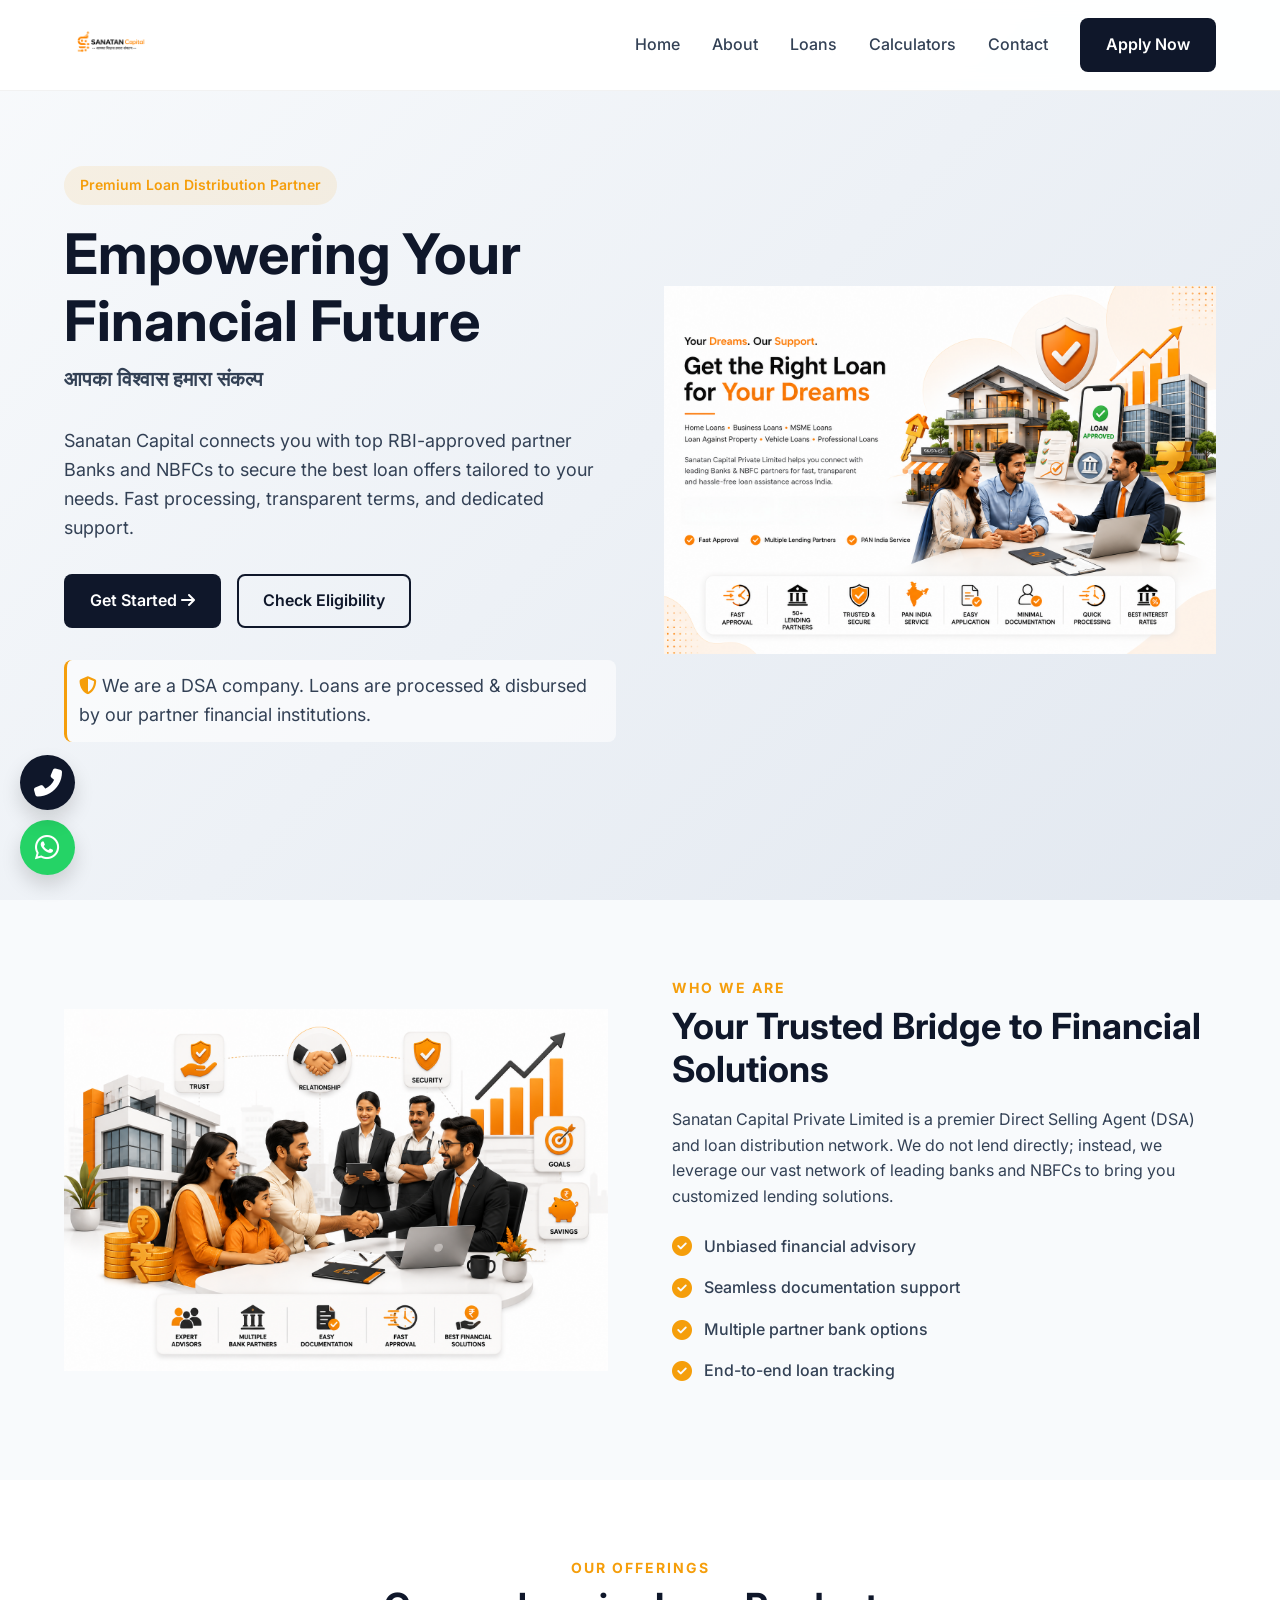
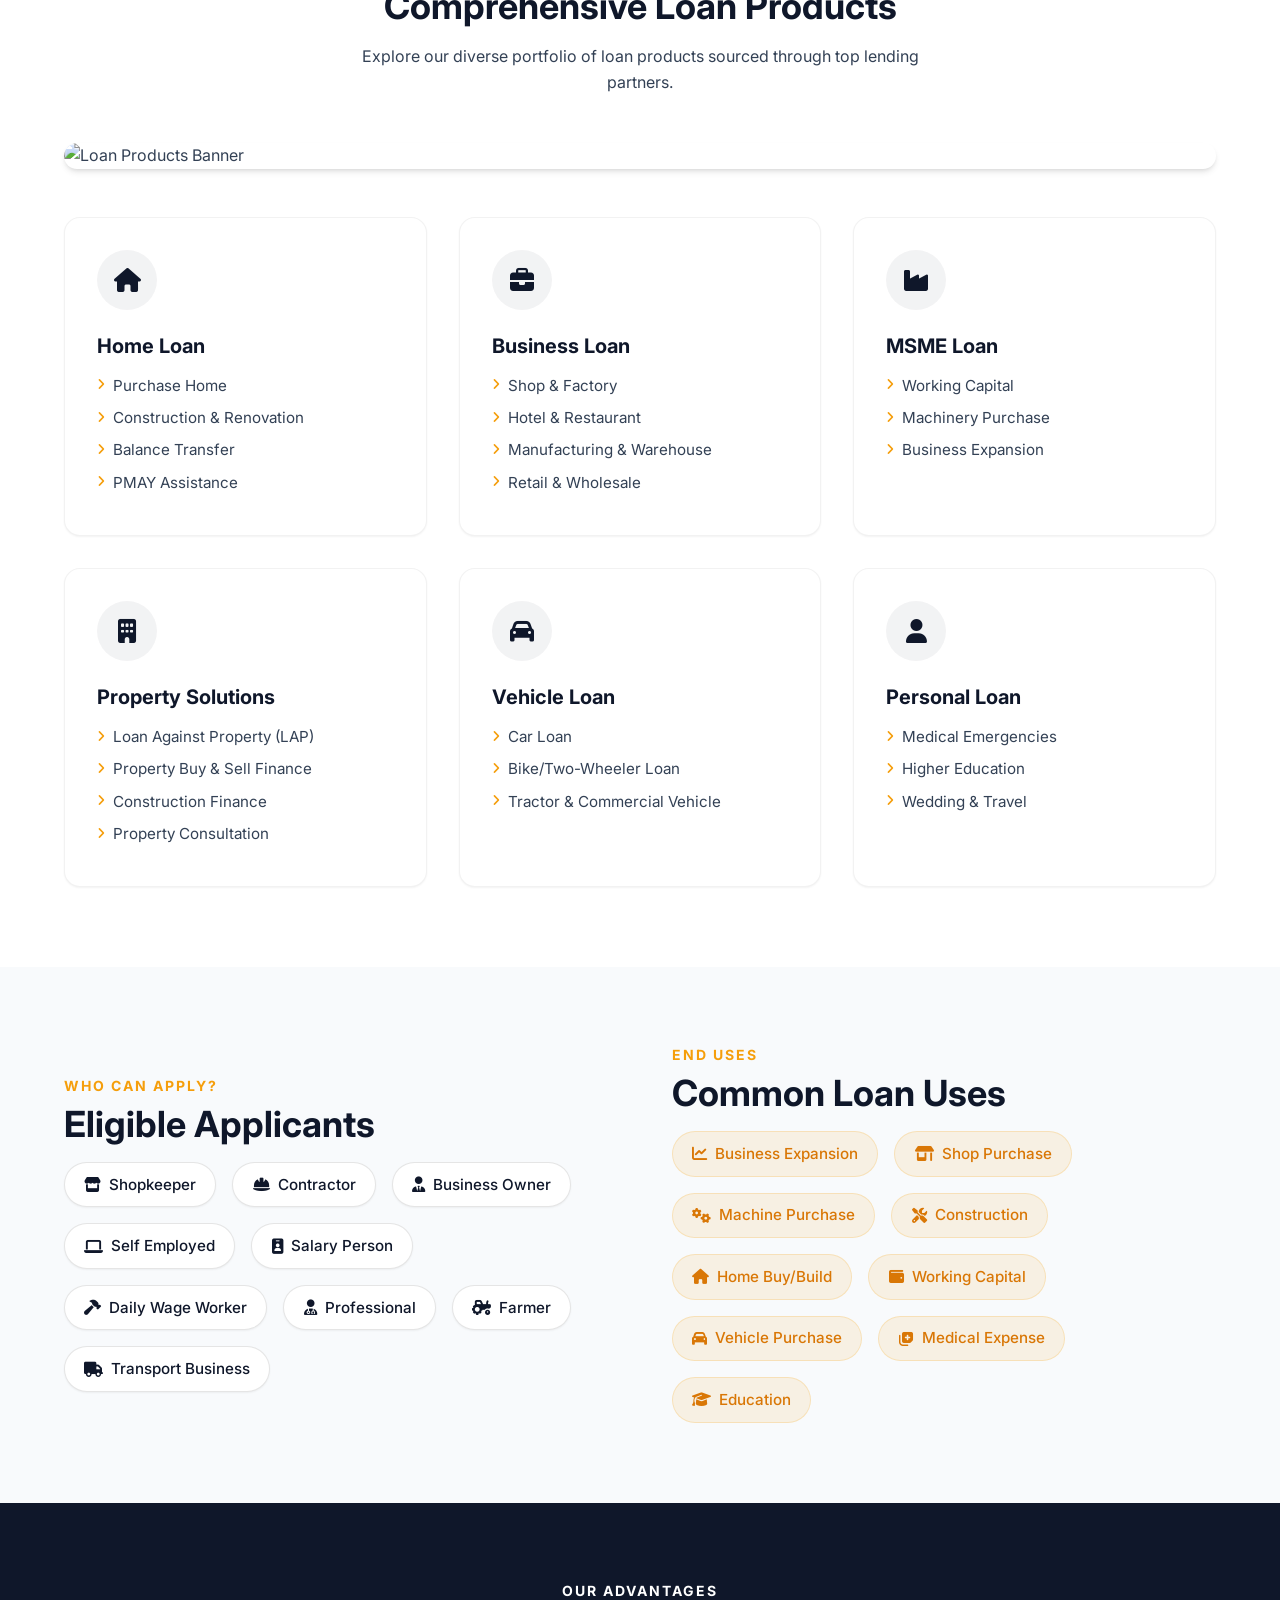
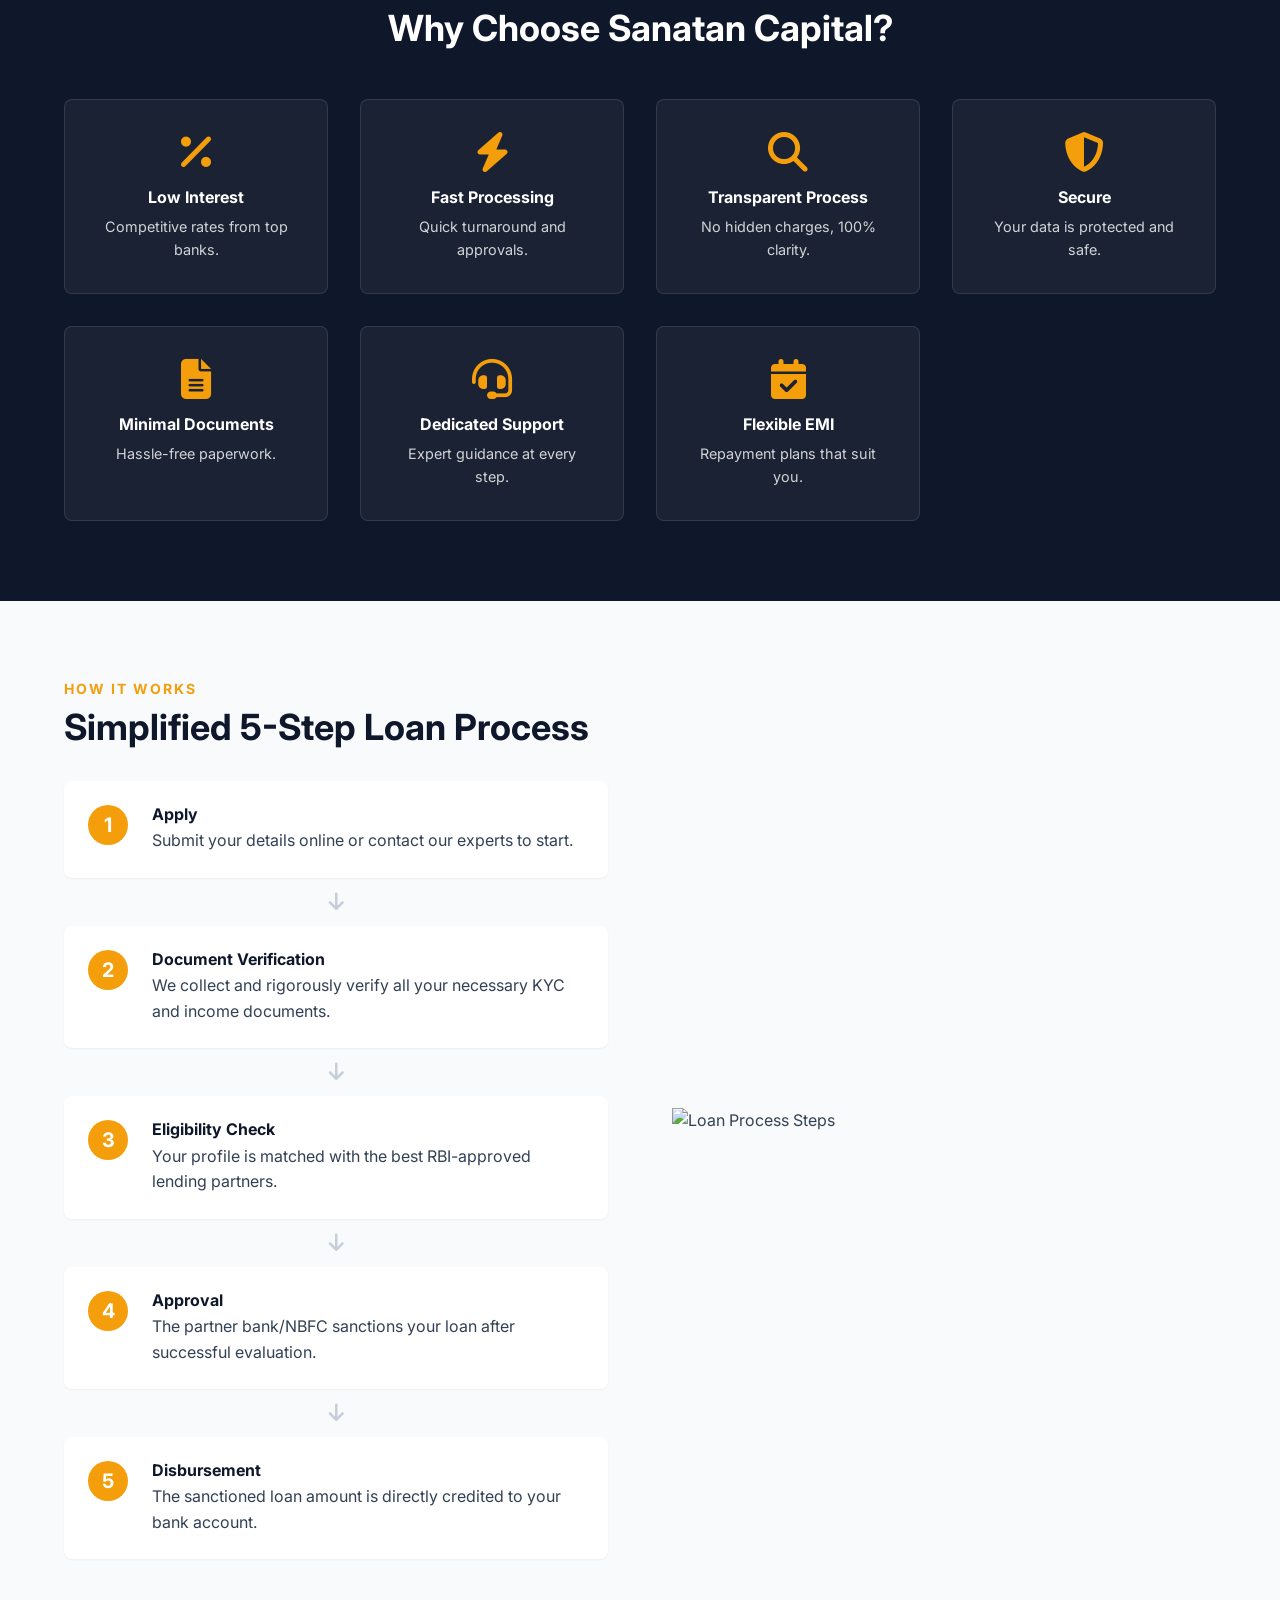
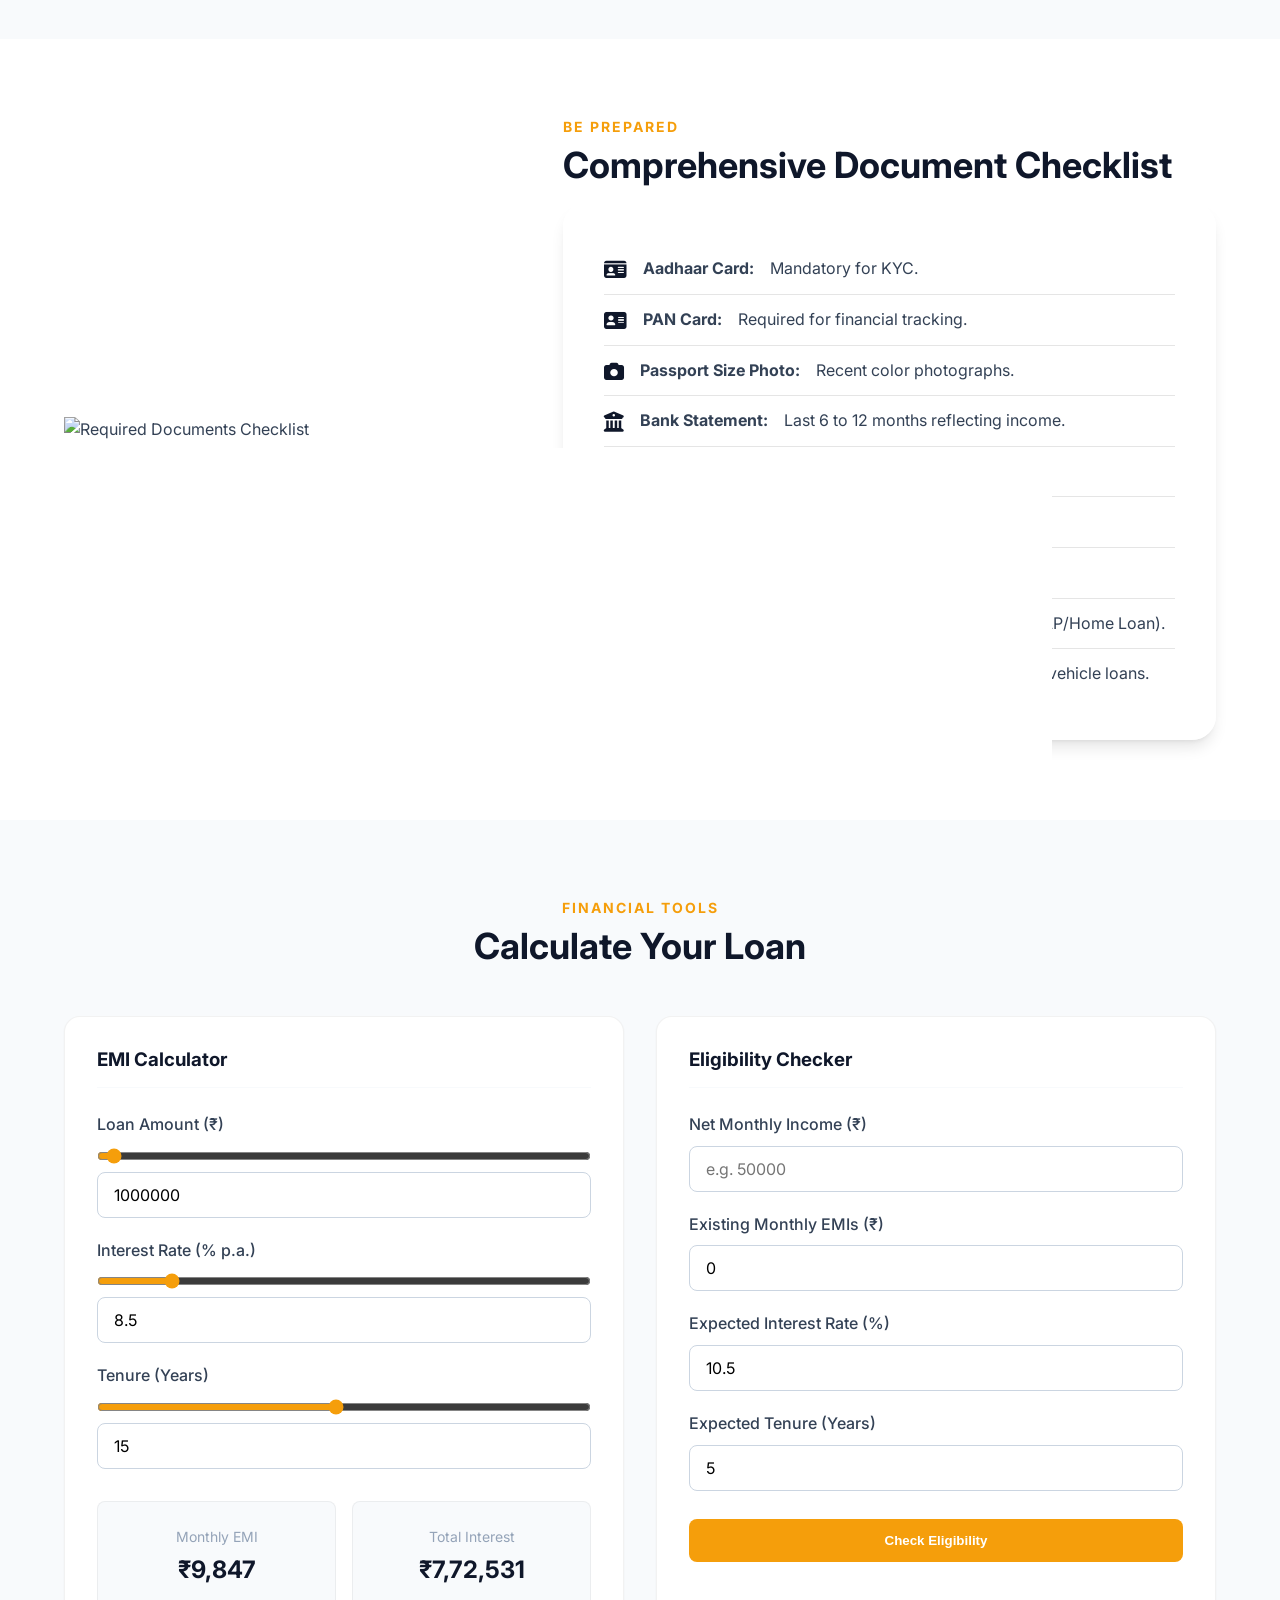
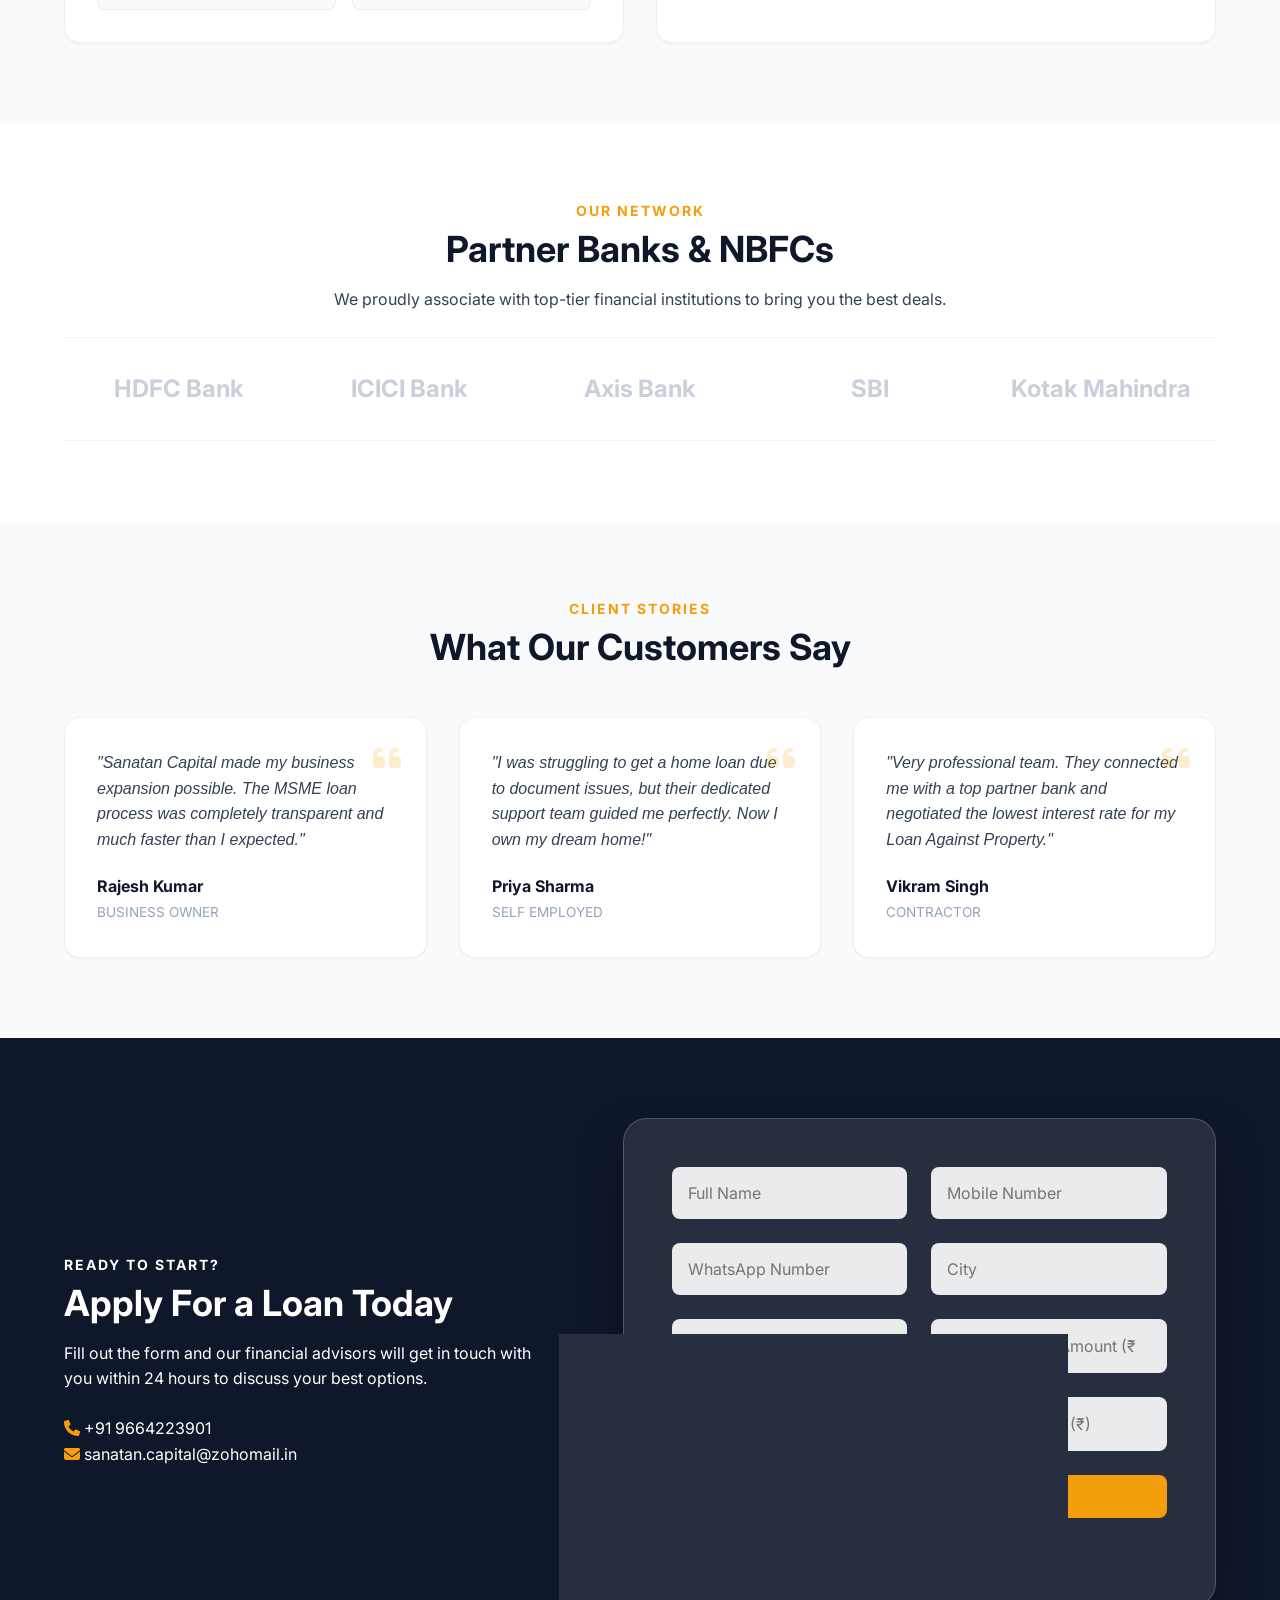
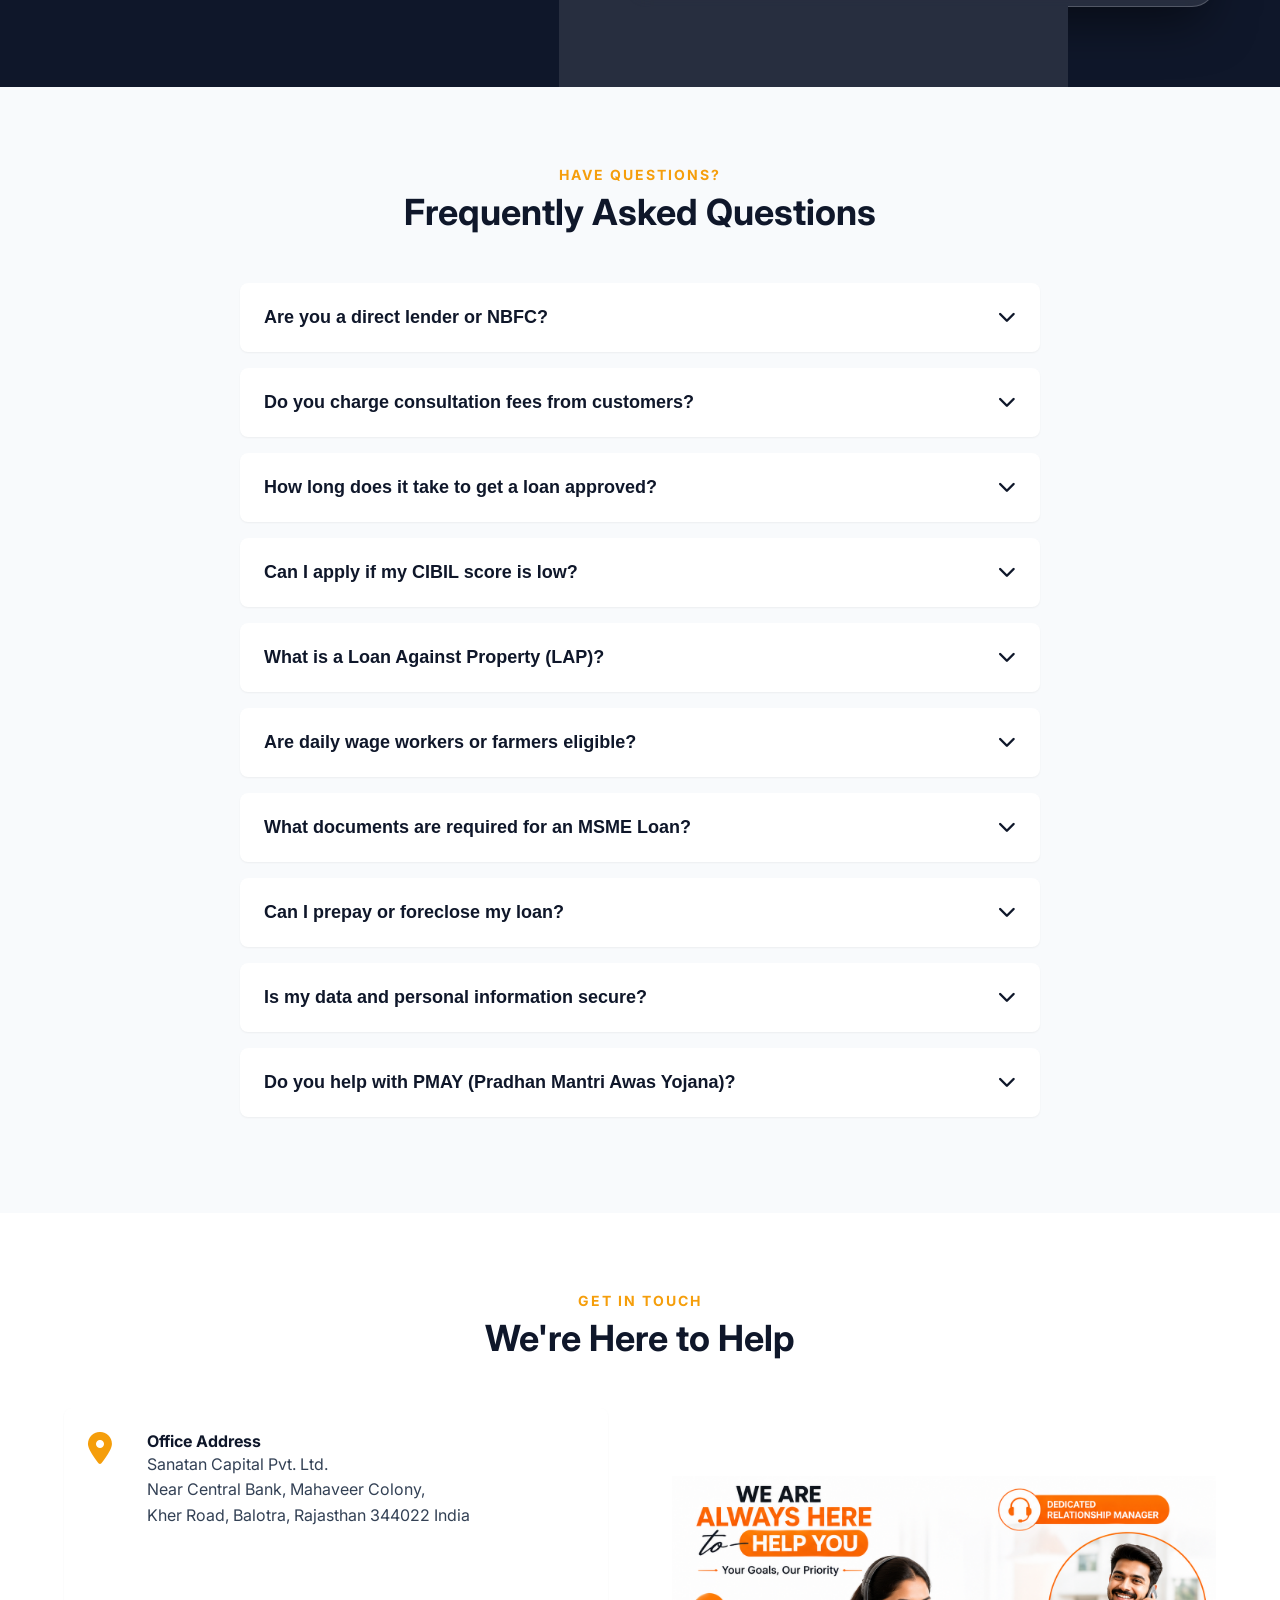
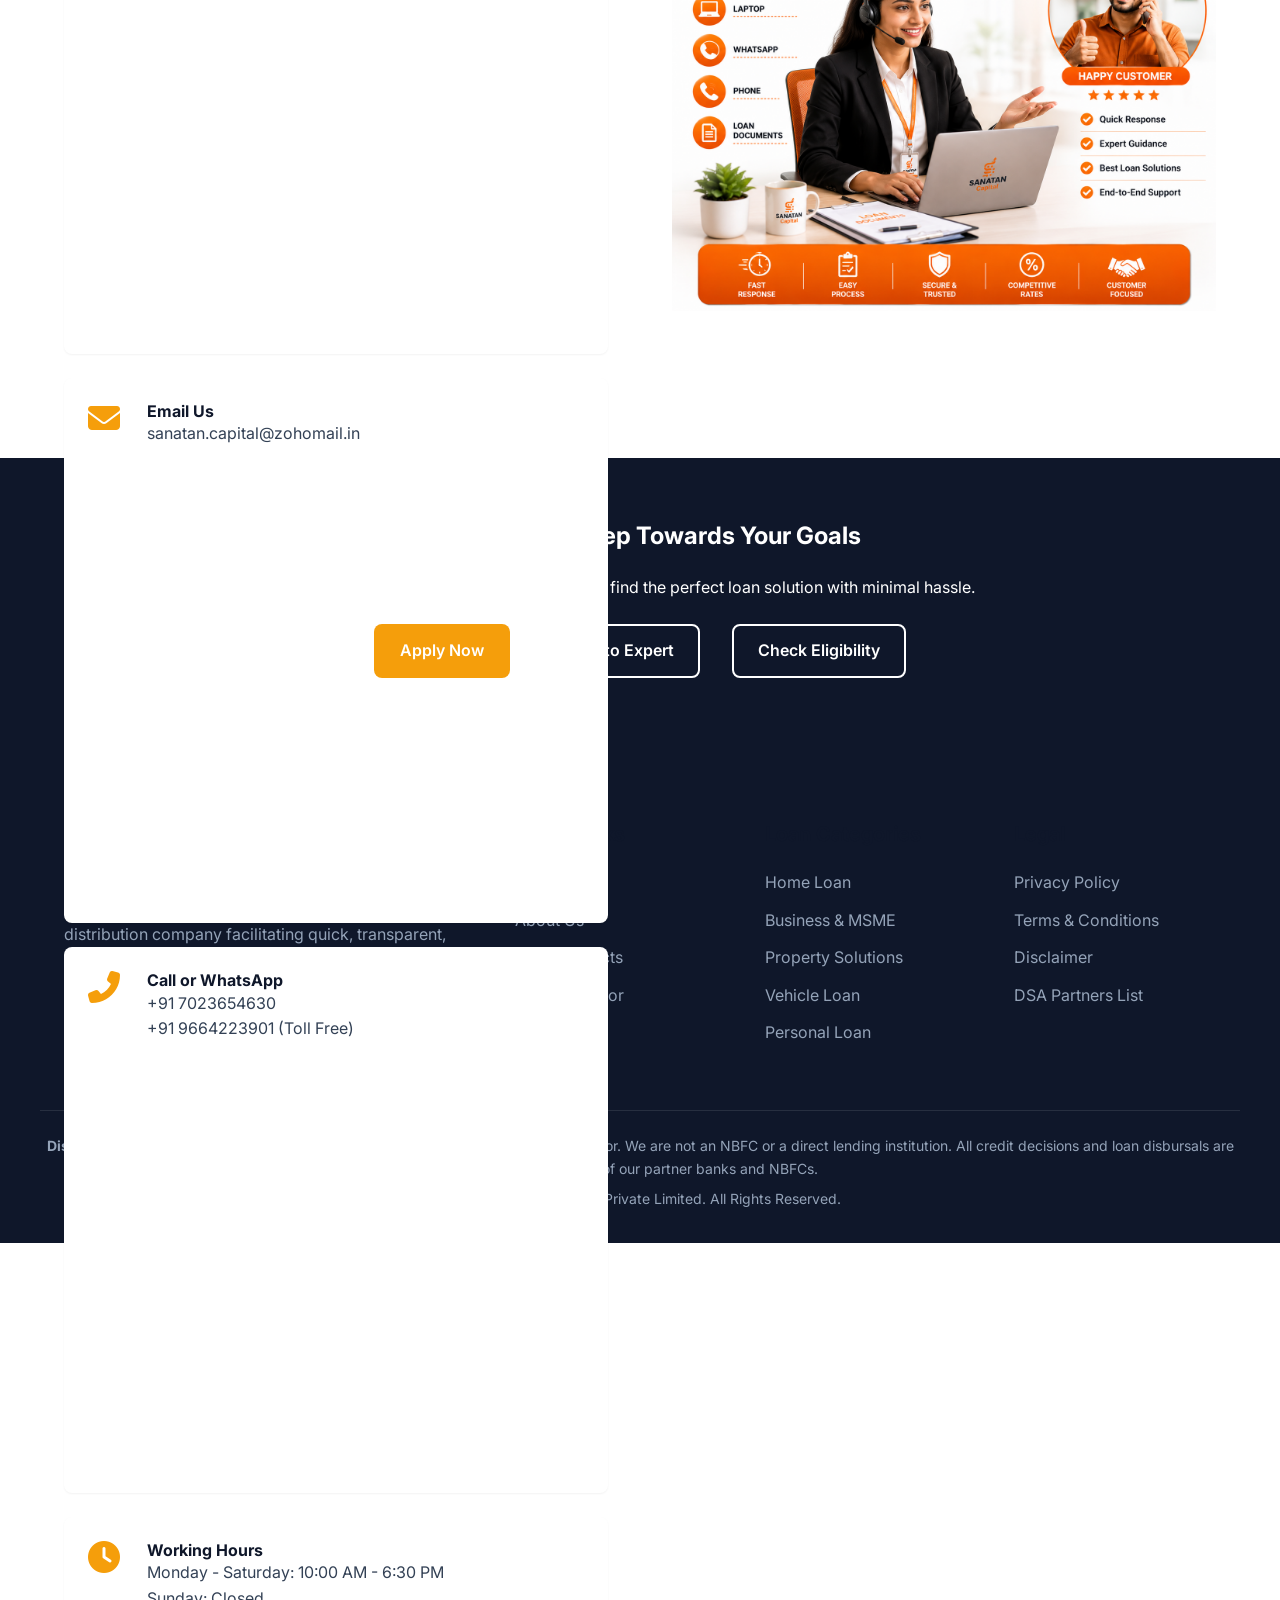
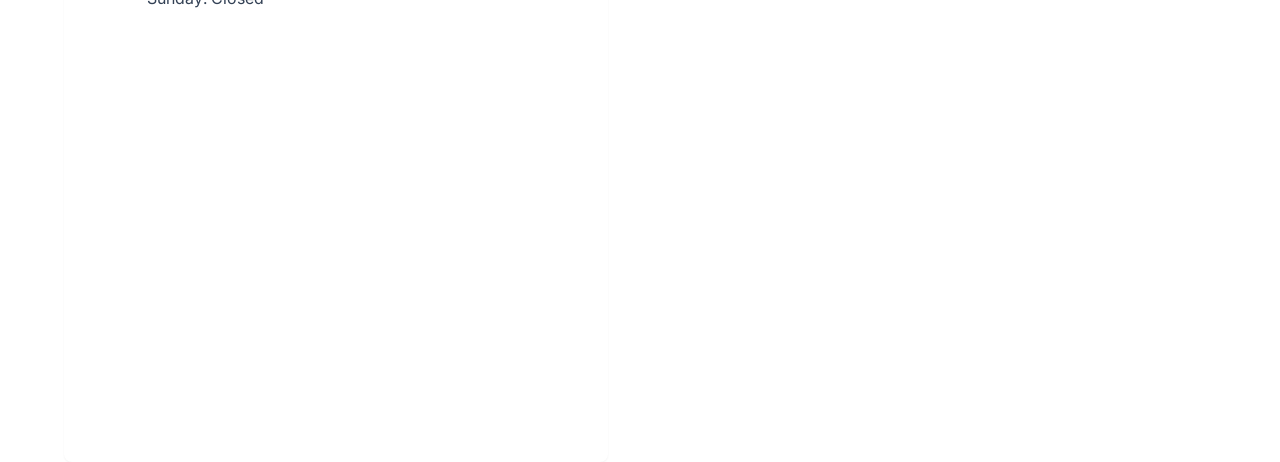
==== commit 6bc21ab1: "Update image file names to match casing" ====
--- a/index.html
+++ b/index.html
@@ -86,7 +86,7 @@
                 <p class="disclaimer"><i class="fas fa-shield-alt"></i> We are a DSA company. Loans are processed & disbursed by our partner financial institutions.</p>
             </div>
             <div class="hero-image reveal-right">
-                <img src="assets/hero-illustration.png" alt="Financial Growth Illustration" loading="eager">
+                <img src="assets/hero%20illustration.png" alt="Financial Growth Illustration" loading="eager">
             </div>
         </div>
     </section>
@@ -95,7 +95,7 @@
     <section id="about" class="about section bg-light">
         <div class="container about-container">
             <div class="about-image reveal-left">
-                <img src="assets/about-us.png" alt="About Sanatan Capital Team" loading="lazy">
+                <img src="assets/About%20Us.png" alt="About Sanatan Capital Team" loading="lazy">
             </div>
             <div class="about-content reveal-right">
                 <h4 class="section-subtitle">Who We Are</h4>
@@ -120,7 +120,7 @@
                 <p>Explore our diverse portfolio of loan products sourced through top lending partners.</p>
             </div>
             <div class="banner-wrapper reveal-up">
-                <img src="assets/loan-products.png" alt="Loan Products Banner" class="section-banner" loading="lazy">
+                <img src="assets/Loan%20Products.png" alt="Loan Products Banner" class="section-banner" loading="lazy">
             </div>
             
             <div class="product-grid">
@@ -322,7 +322,7 @@
                 </div>
             </div>
             <div class="process-image reveal-right" style="align-self: center;">
-                <img src="assets/loan-process.png" alt="Loan Process Steps" loading="lazy">
+                <img src="assets/Loan%20Process.png" alt="Loan Process Steps" loading="lazy">
             </div>
         </div>
     </section>
@@ -331,7 +331,7 @@
     <section class="documents section">
         <div class="container docs-container">
             <div class="docs-image reveal-left">
-                <img src="assets/required-documents.png" alt="Required Documents Checklist" loading="lazy">
+                <img src="assets/Documents.png" alt="Required Documents Checklist" loading="lazy">
             </div>
             <div class="docs-content reveal-right">
                 <h4 class="section-subtitle">Be Prepared</h4>
@@ -646,8 +646,9 @@
                 </div>
                 <div class="contact-map reveal-right">
                     <div class="map-wrapper">
-                        <img src="assets/customer-support.png" alt="Customer Support Location" loading="lazy">
-                    </div>
+                        
+                    </div> 
+                    <img src="assets/Customer%20Support.png" alt="Customer Support Location" loading="lazy">  
                 </div>
             </div>
         </div>
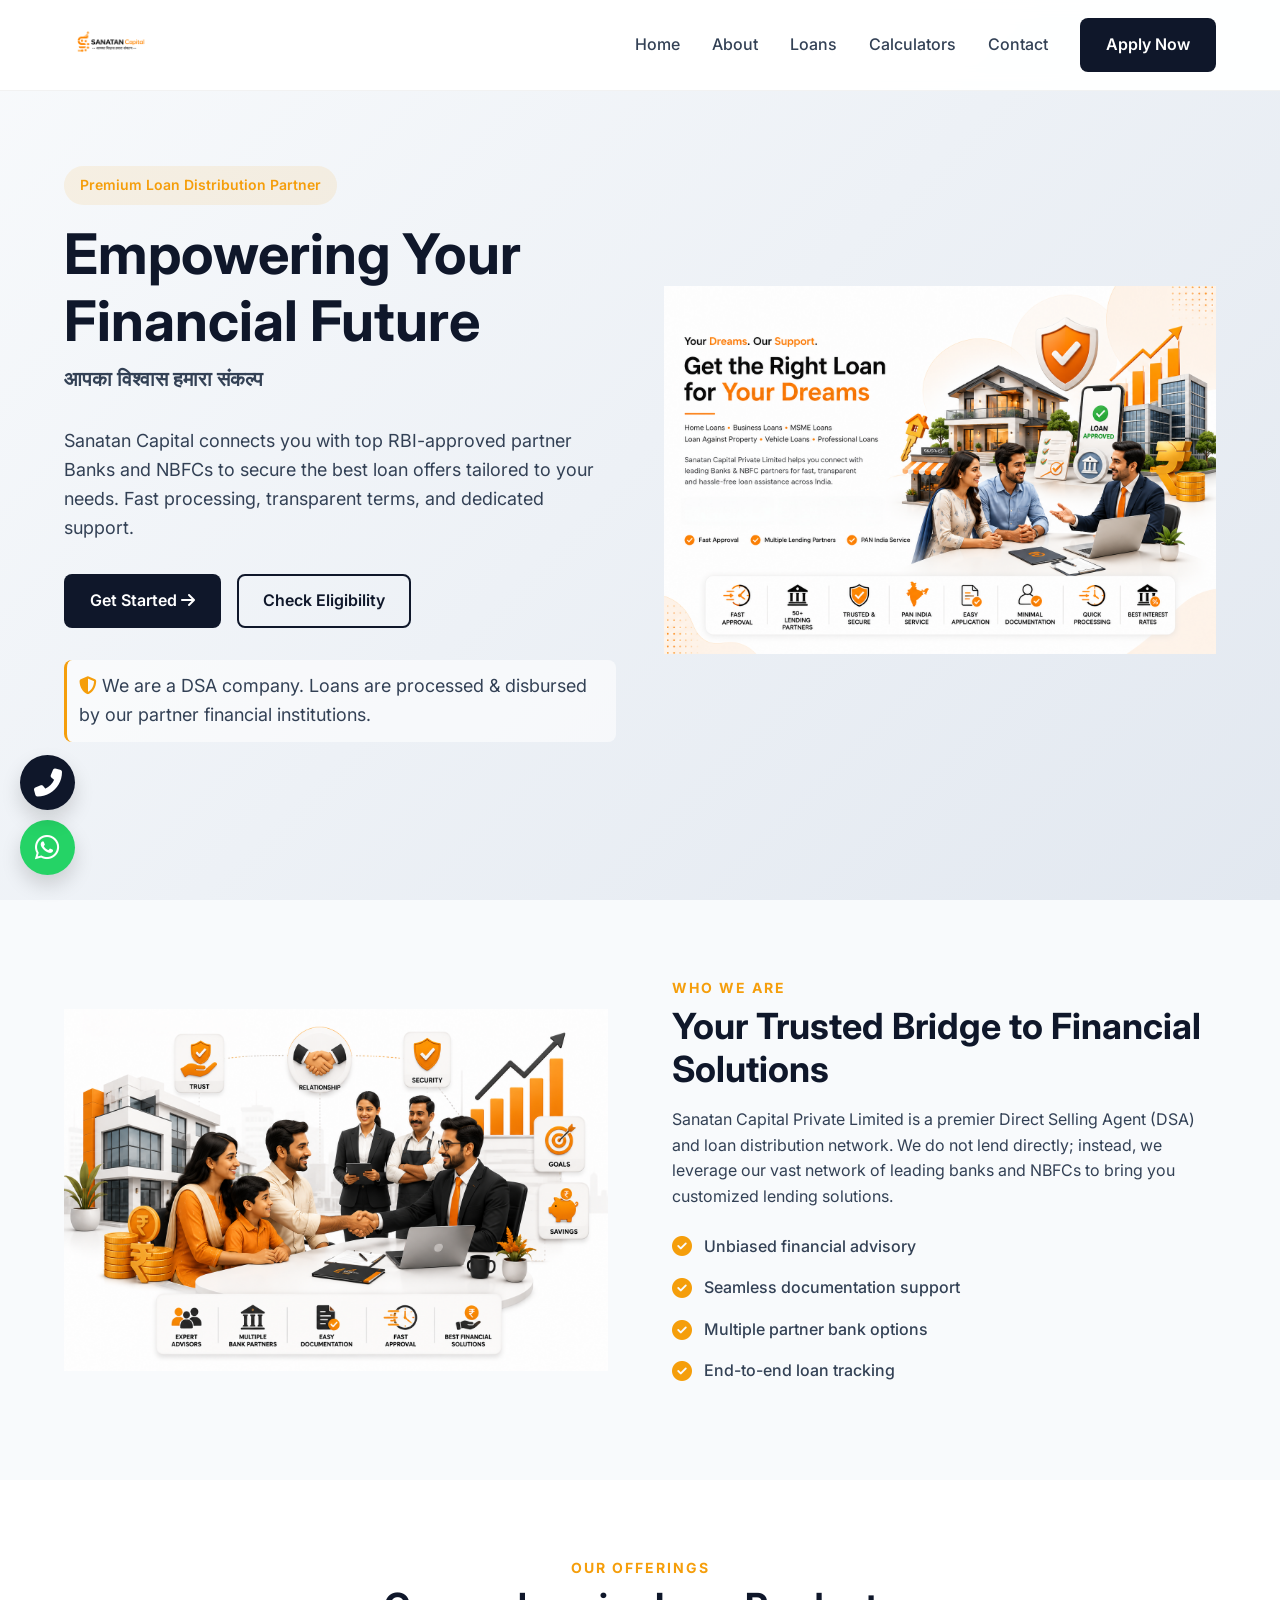
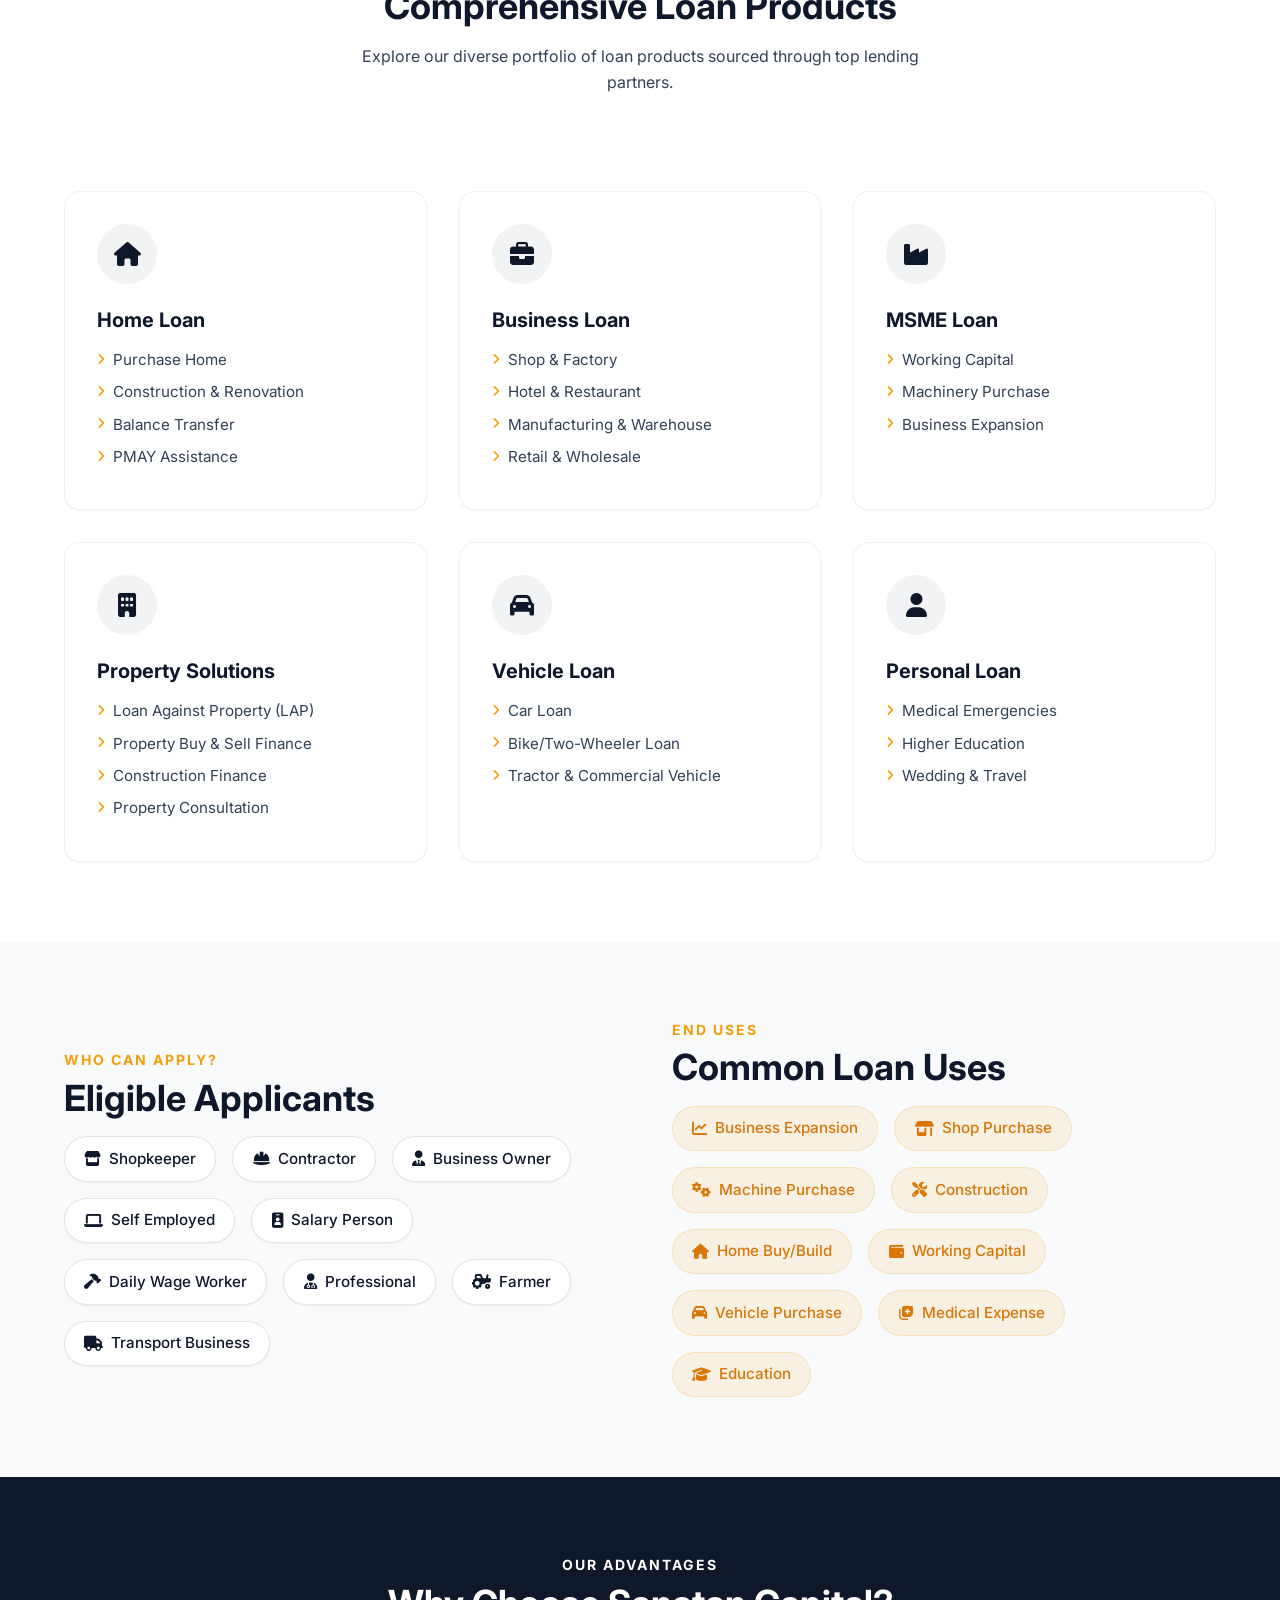
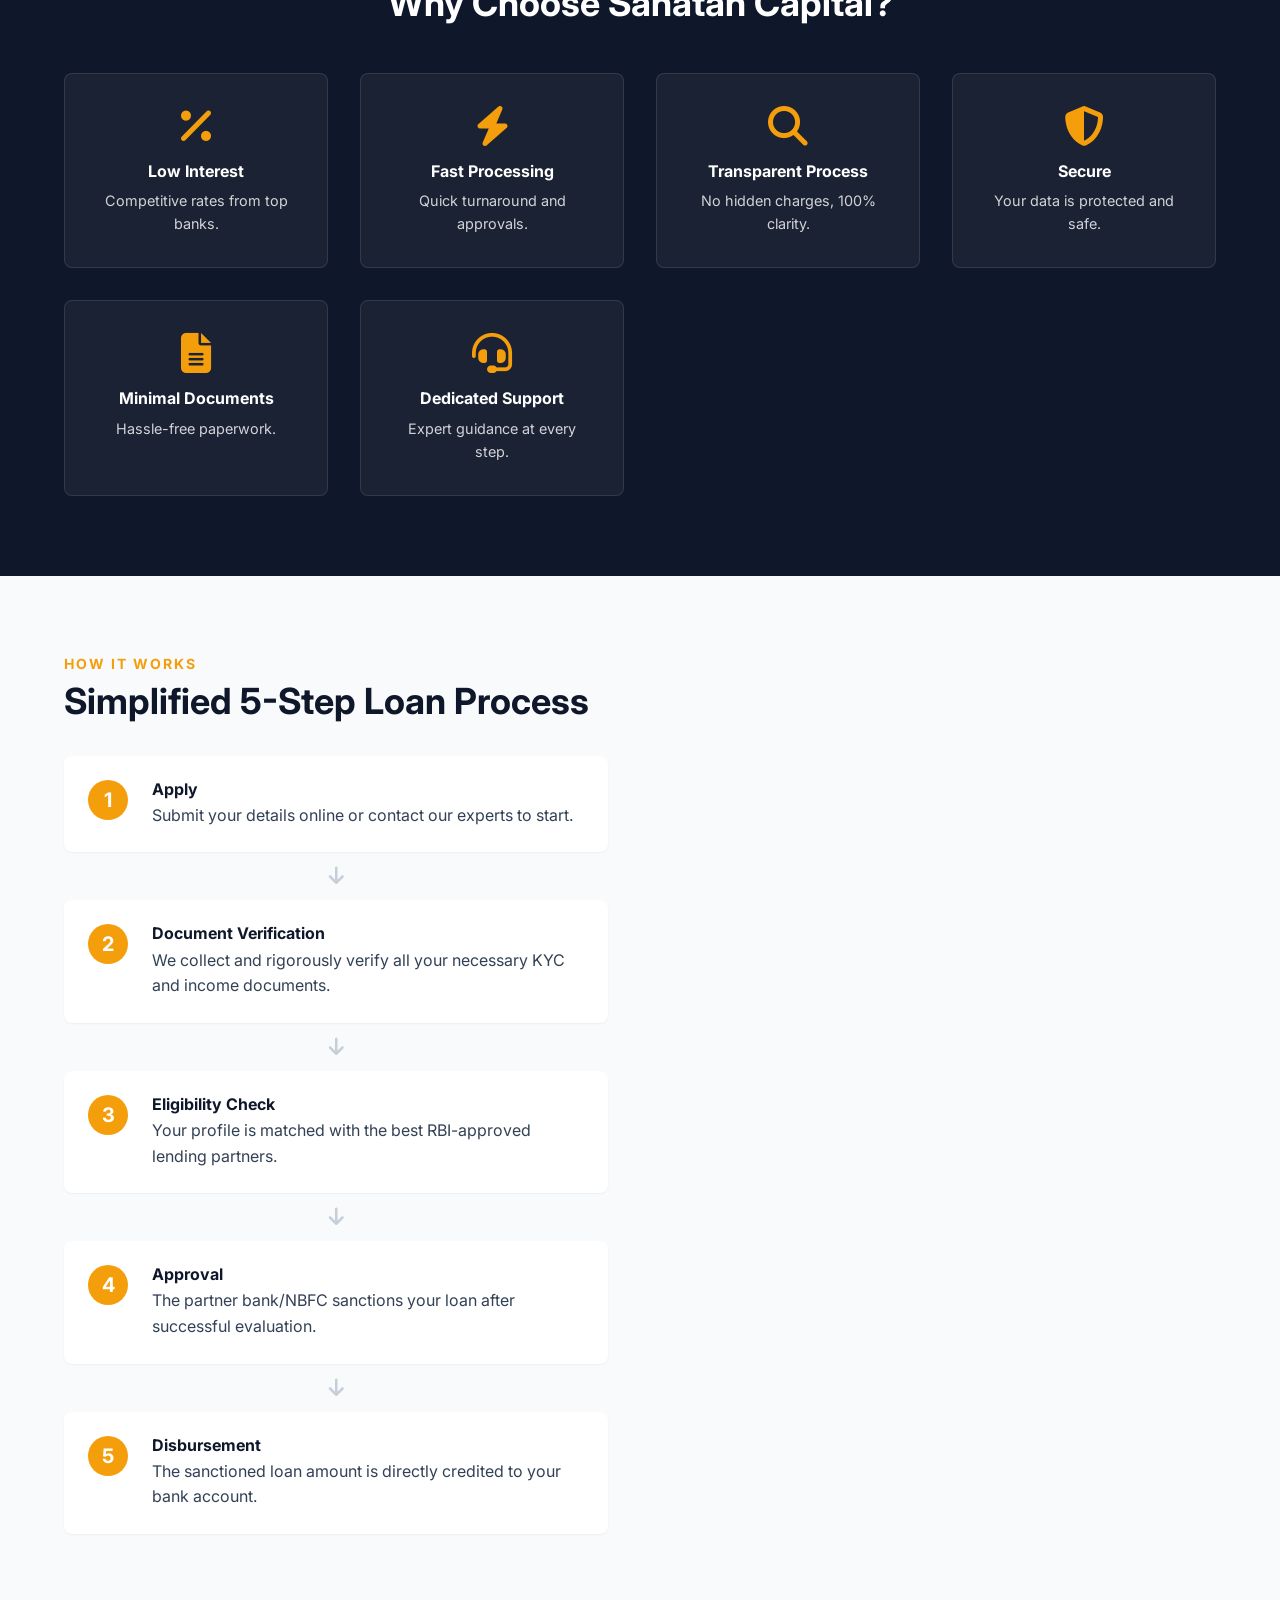
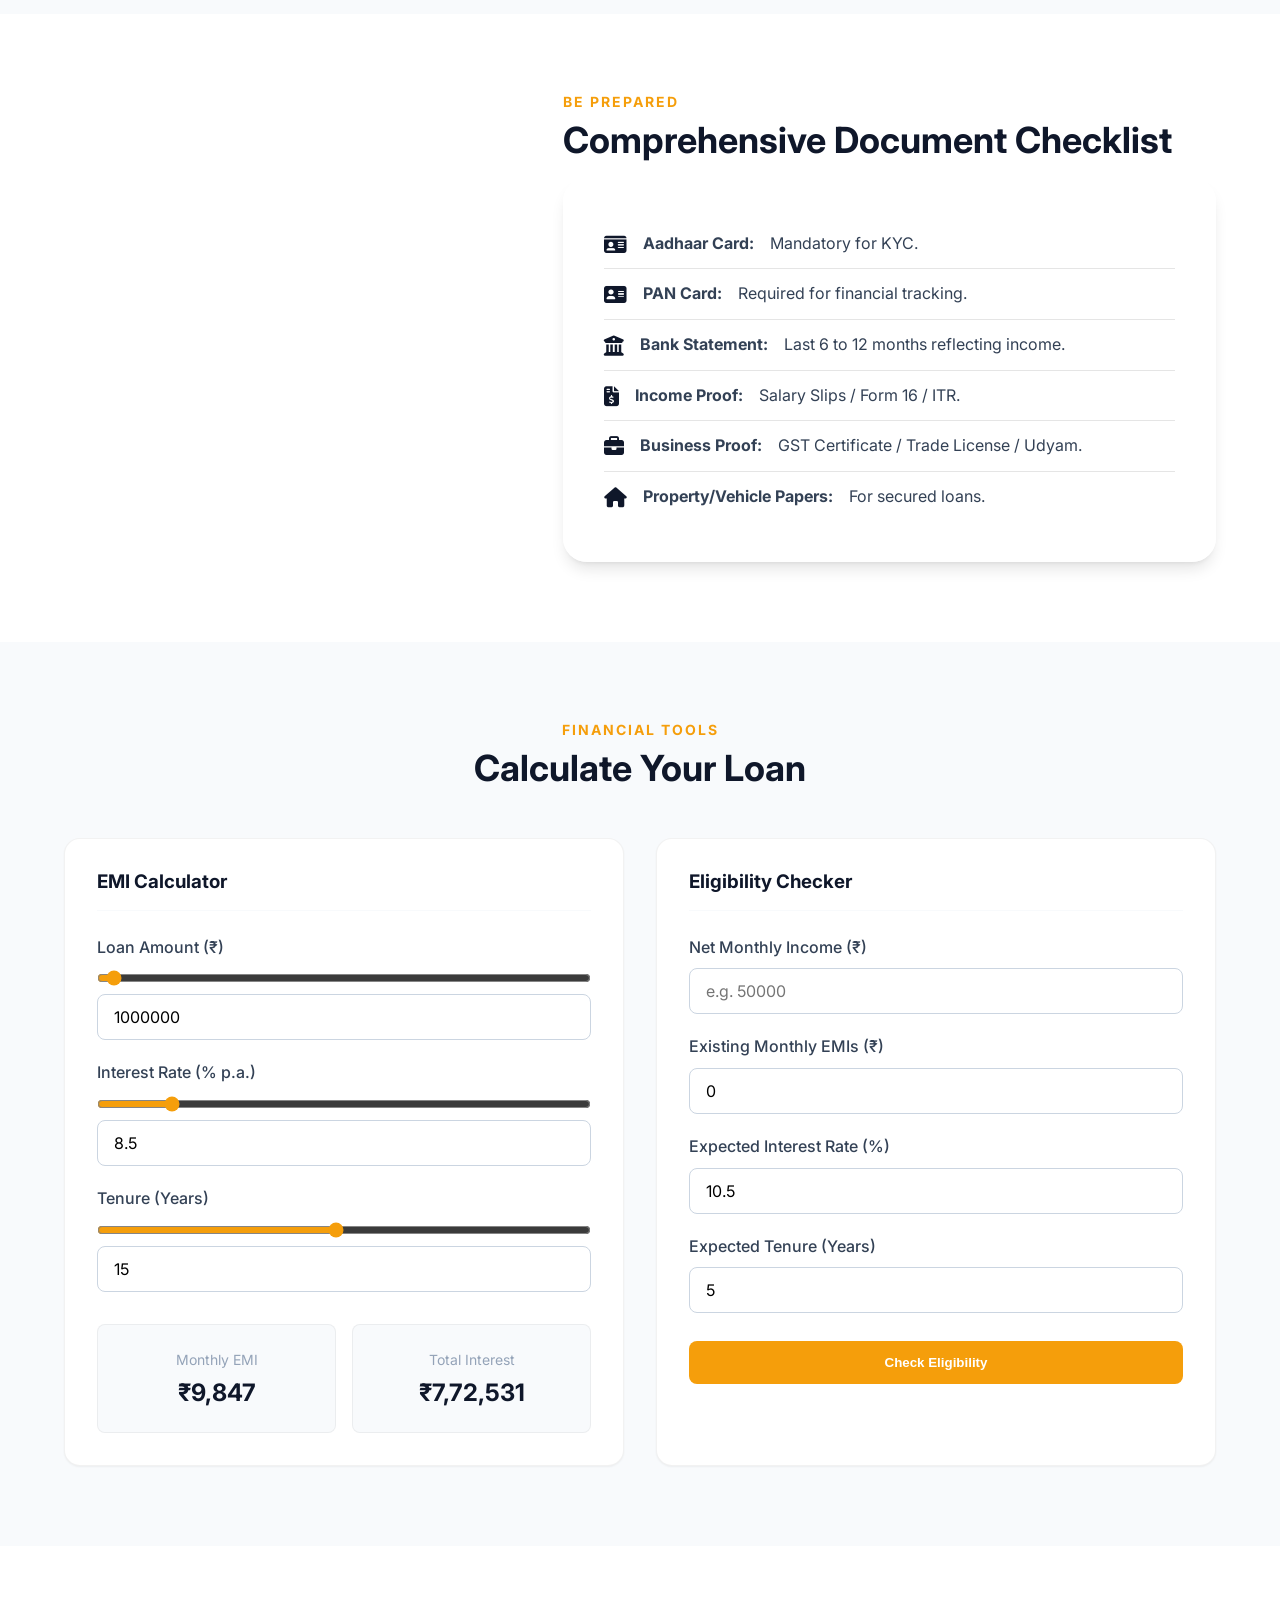
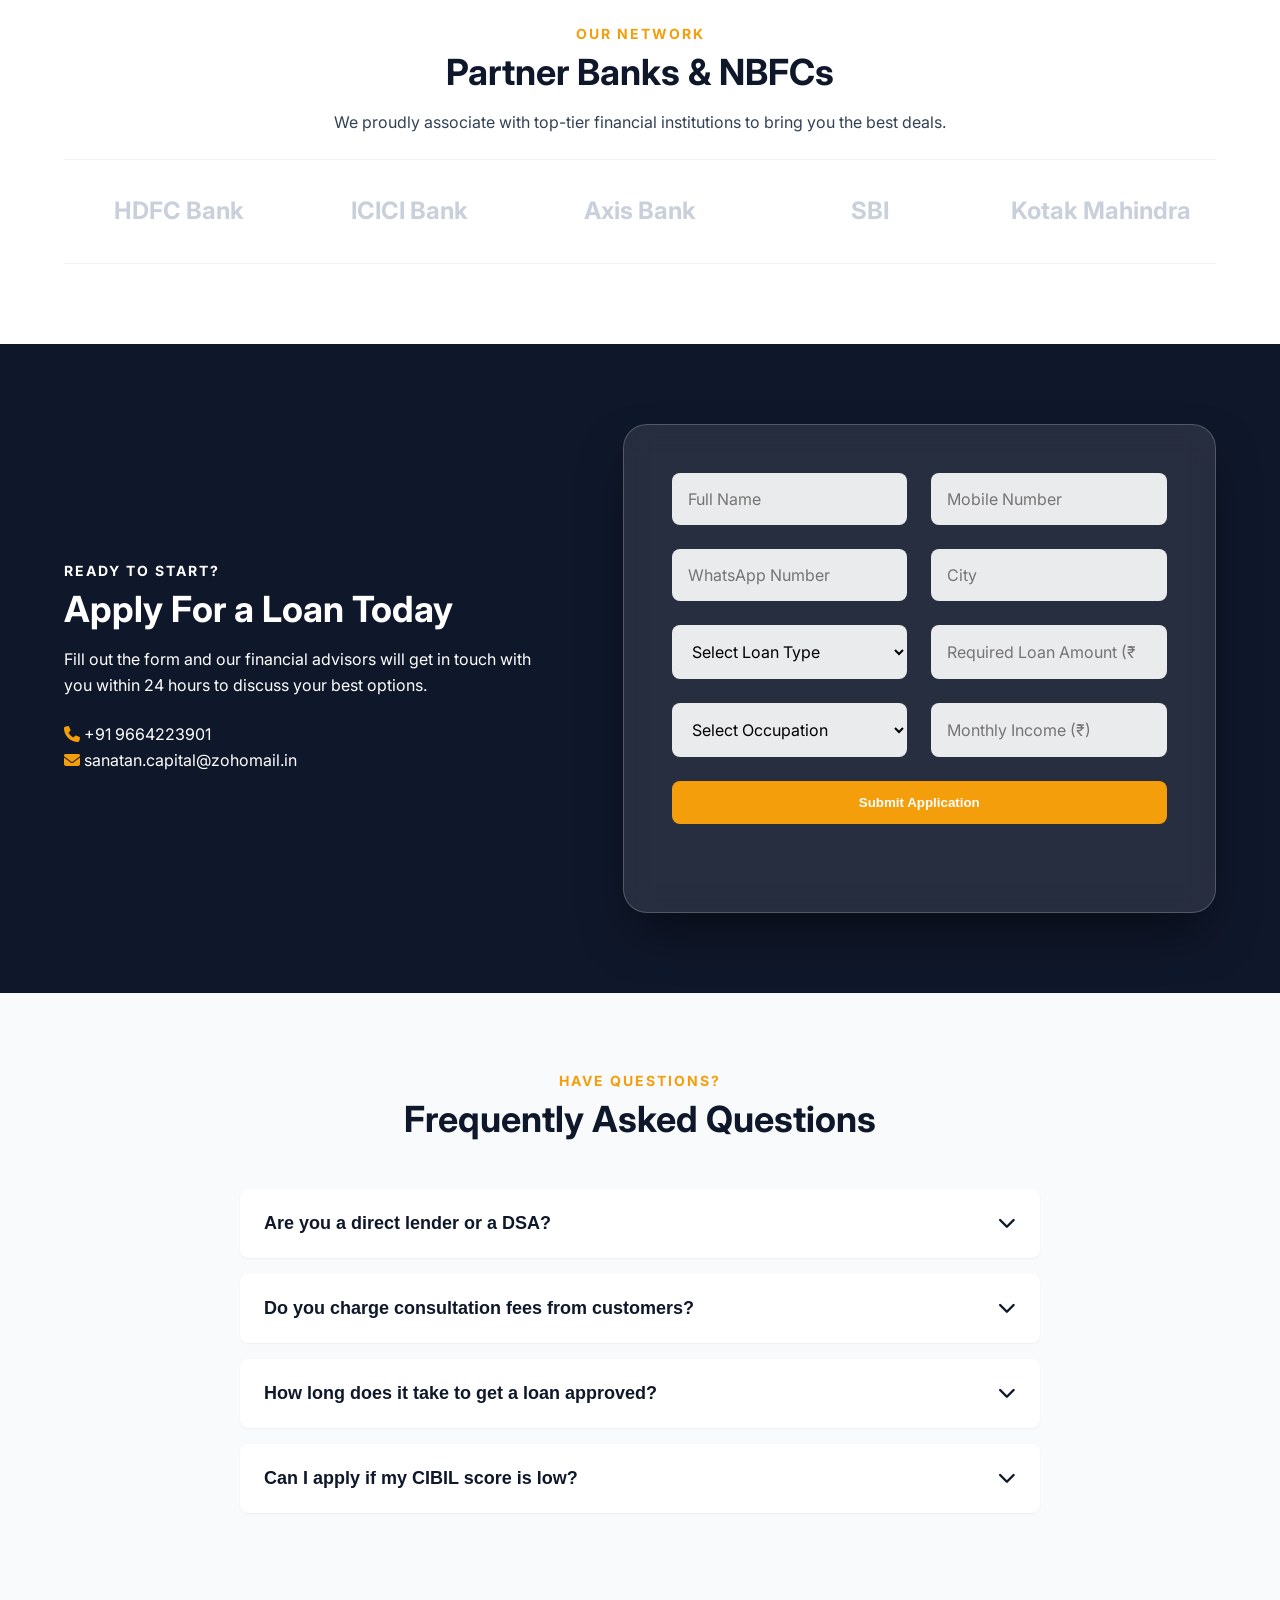
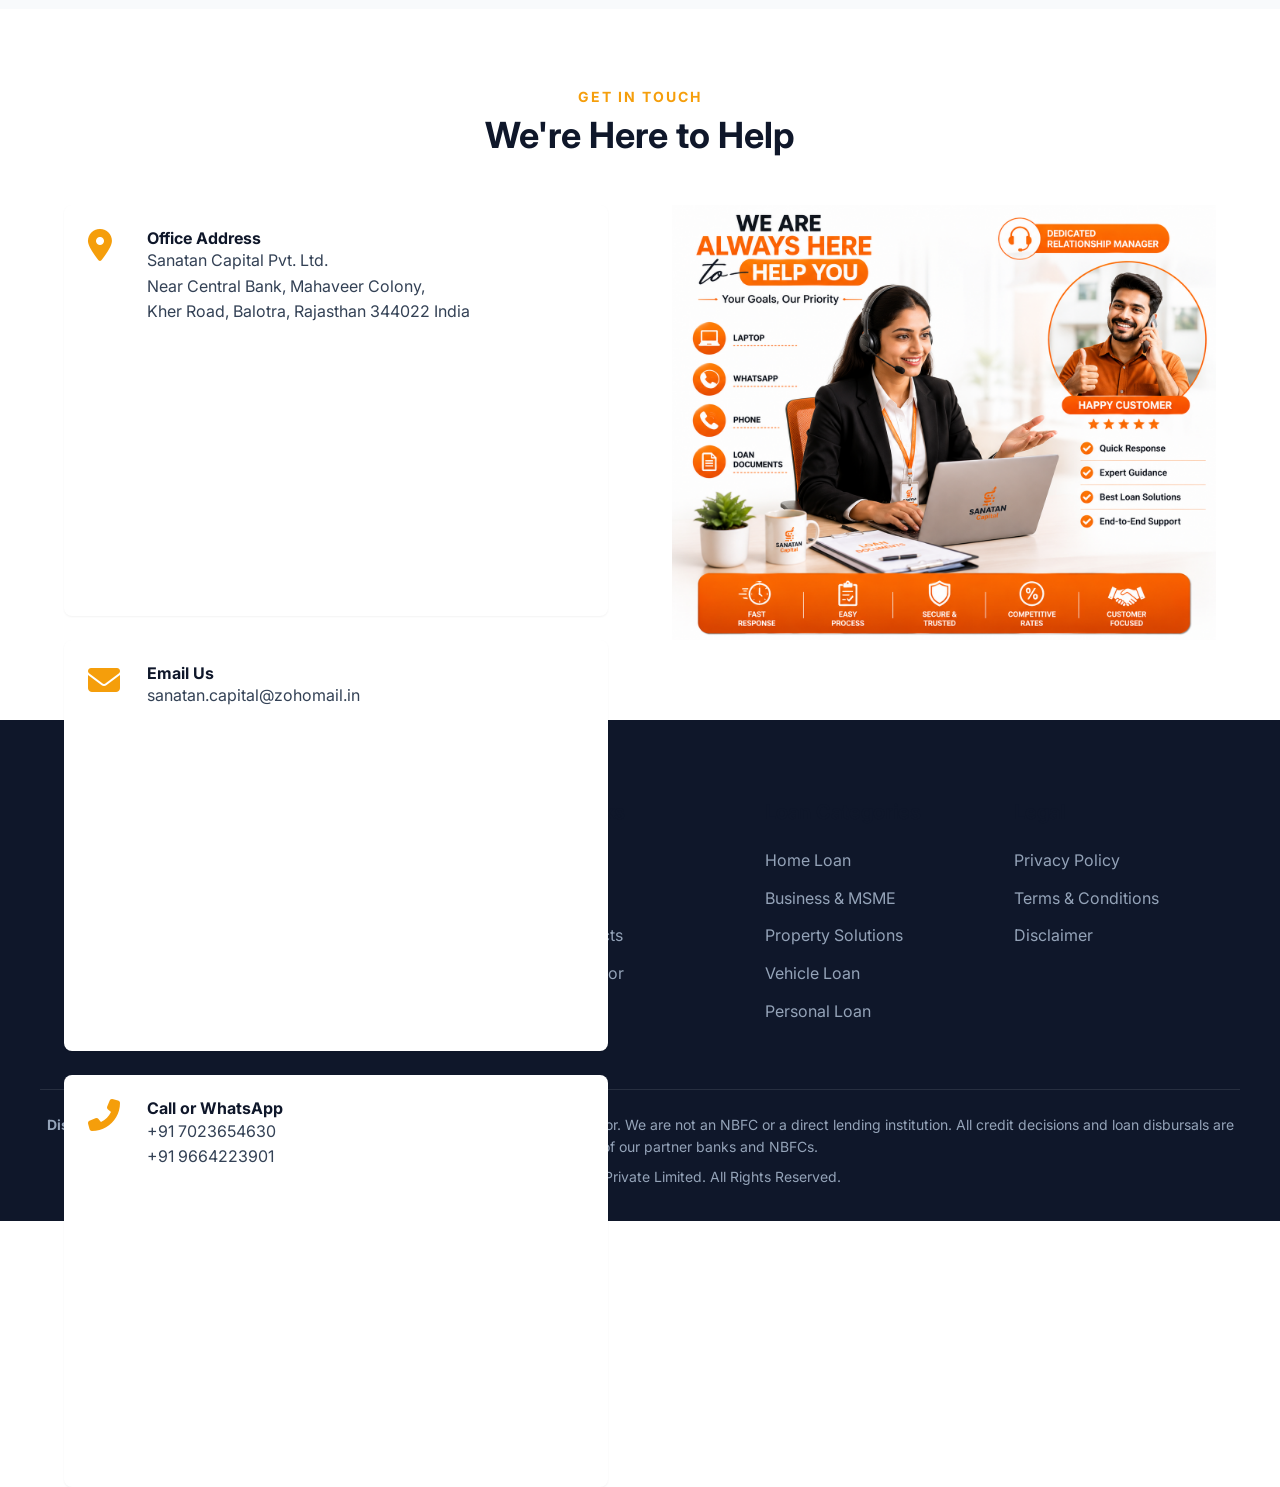
==== commit 21fc9e49: "Fix phone link in index.html" ====
--- a/index.html
+++ b/index.html
@@ -1,4 +1,4 @@
-<!DOCTYPE html>
+ <!DOCTYPE html>
 <html lang="en">
 <head>
     <meta charset="UTF-8">
@@ -55,7 +55,7 @@
     <header id="header" class="header" role="banner">
         <nav class="navbar container" aria-label="Main Navigation">
             <a href="#" class="logo" aria-label="Sanatan Capital Home">
-                <img src="assets/logo-horizontal.png" alt="Sanatan Capital Logo">
+                <img src="assets/logo-horizontal.png" alt="Sanatan Capital Logo" onerror="this.src='assets/logo.png'; this.alt='Sanatan Capital';">
             </a>
             <div class="nav-links" role="navigation">
                 <a href="#home">Home</a>
@@ -86,7 +86,7 @@
                 <p class="disclaimer"><i class="fas fa-shield-alt"></i> We are a DSA company. Loans are processed & disbursed by our partner financial institutions.</p>
             </div>
             <div class="hero-image reveal-right">
-                <img src="assets/hero%20illustration.png" alt="Financial Growth Illustration" loading="eager">
+                <img src="assets/hero%20illustration.png" alt="Financial Growth Illustration" loading="eager" onerror="this.style.display='none'">
             </div>
         </div>
     </section>
@@ -95,7 +95,7 @@
     <section id="about" class="about section bg-light">
         <div class="container about-container">
             <div class="about-image reveal-left">
-                <img src="assets/About%20Us.png" alt="About Sanatan Capital Team" loading="lazy">
+                <img src="assets/About%20Us.png" alt="About Sanatan Capital Team" loading="lazy" onerror="this.style.display='none'">
             </div>
             <div class="about-content reveal-right">
                 <h4 class="section-subtitle">Who We Are</h4>
@@ -120,7 +120,7 @@
                 <p>Explore our diverse portfolio of loan products sourced through top lending partners.</p>
             </div>
             <div class="banner-wrapper reveal-up">
-                <img src="assets/Loan%20Products.png" alt="Loan Products Banner" class="section-banner" loading="lazy">
+                <img src="assets/Loan%20Products.png" alt="Loan Products Banner" class="section-banner" loading="lazy" onerror="this.style.display='none'">
             </div>
             
             <div class="product-grid">
@@ -223,12 +223,9 @@
         </div>
     </section>
 
-    <!-- Why Choose Us & Counters -->
+    <!-- Why Choose Us -->
     <section class="why-us section bg-dark text-white">
         <div class="container">
-            
-   
-            <!-- Features Grid -->
             <div class="section-header reveal-up text-center w-100">
                 <h4 class="section-subtitle text-secondary">Our Advantages</h4>
                 <h2 class="section-title text-white">Why Choose Sanatan Capital?</h2>
@@ -263,11 +260,6 @@
                     <i class="fas fa-headset text-secondary"></i>
                     <h4>Dedicated Support</h4>
                     <p>Expert guidance at every step.</p>
-                </div>
-                <div class="feature-box reveal-up" style="transition-delay: 0.6s;">
-                    <i class="fas fa-calendar-check text-secondary"></i>
-                    <h4>Flexible EMI</h4>
-                    <p>Repayment plans that suit you.</p>
                 </div>
             </div>
         </div>
@@ -321,8 +313,8 @@
                     </div>
                 </div>
             </div>
-            <div class="process-image reveal-right" style="align-self: center;">
-                <img src="assets/Loan%20Process.png" alt="Loan Process Steps" loading="lazy">
+            <div class="process-image reveal-right">
+                <img src="assets/Loan%20Process.png" alt="Loan Process Steps" loading="lazy" onerror="this.style.display='none'">
             </div>
         </div>
     </section>
@@ -331,7 +323,7 @@
     <section class="documents section">
         <div class="container docs-container">
             <div class="docs-image reveal-left">
-                <img src="assets/Documents.png" alt="Required Documents Checklist" loading="lazy">
+                <img src="assets/Documents.png" alt="Required Documents Checklist" loading="lazy" onerror="this.style.display='none'">
             </div>
             <div class="docs-content reveal-right">
                 <h4 class="section-subtitle">Be Prepared</h4>
@@ -340,13 +332,10 @@
                     <ul class="doc-list detailed-docs">
                         <li><i class="fas fa-id-card"></i> <strong>Aadhaar Card:</strong> Mandatory for KYC.</li>
                         <li><i class="fas fa-address-card"></i> <strong>PAN Card:</strong> Required for financial tracking.</li>
-                        <li><i class="fas fa-camera"></i> <strong>Passport Size Photo:</strong> Recent color photographs.</li>
                         <li><i class="fas fa-university"></i> <strong>Bank Statement:</strong> Last 6 to 12 months reflecting income.</li>
                         <li><i class="fas fa-file-invoice-dollar"></i> <strong>Income Proof:</strong> Salary Slips / Form 16 / ITR.</li>
-                        <li><i class="fas fa-briefcase"></i> <strong>Business Proof:</strong> GST Certificate / Trade License.</li>
-                        <li><i class="fas fa-certificate"></i> <strong>Udyam Registration:</strong> Specifically for MSME loans.</li>
-                        <li><i class="fas fa-home"></i> <strong>Property Papers:</strong> Title deed, chain documents (for LAP/Home Loan).</li>
-                        <li><i class="fas fa-car"></i> <strong>Vehicle RC & Insurance:</strong> For commercial or personal vehicle loans.</li>
+                        <li><i class="fas fa-briefcase"></i> <strong>Business Proof:</strong> GST Certificate / Trade License / Udyam.</li>
+                        <li><i class="fas fa-home"></i> <strong>Property/Vehicle Papers:</strong> For secured loans.</li>
                     </ul>
                 </div>
             </div>
@@ -445,42 +434,6 @@
             </div>
         </div>
     </section>
-    
-    <!-- Testimonials Section -->
-    <section class="testimonials section bg-light">
-        <div class="container">
-            <div class="section-header reveal-up">
-                <h4 class="section-subtitle">Client Stories</h4>
-                <h2 class="section-title">What Our Customers Say</h2>
-            </div>
-            <div class="testimonial-grid">
-                <div class="testimonial-card reveal-up">
-                    <i class="fas fa-quote-left quote-icon"></i>
-                    <p>"Sanatan Capital made my business expansion possible. The MSME loan process was completely transparent and much faster than I expected."</p>
-                    <div class="client-info">
-                        <h4>Rajesh Kumar</h4>
-                        <span>Business Owner</span>
-                    </div>
-                </div>
-                <div class="testimonial-card reveal-up" style="transition-delay: 0.1s;">
-                    <i class="fas fa-quote-left quote-icon"></i>
-                    <p>"I was struggling to get a home loan due to document issues, but their dedicated support team guided me perfectly. Now I own my dream home!"</p>
-                    <div class="client-info">
-                        <h4>Priya Sharma</h4>
-                        <span>Self Employed</span>
-                    </div>
-                </div>
-                <div class="testimonial-card reveal-up" style="transition-delay: 0.2s;">
-                    <i class="fas fa-quote-left quote-icon"></i>
-                    <p>"Very professional team. They connected me with a top partner bank and negotiated the lowest interest rate for my Loan Against Property."</p>
-                    <div class="client-info">
-                        <h4>Vikram Singh</h4>
-                        <span>Contractor</span>
-                    </div>
-                </div>
-            </div>
-        </div>
-    </section>
 
     <!-- Advanced Lead Form Application Section -->
     <section id="apply" class="apply section bg-dark text-white">
@@ -533,7 +486,7 @@
         </div>
     </section>
 
-    <!-- Expanded FAQ Section (10 Questions) -->
+    <!-- Expanded FAQ Section -->
     <section class="faq section bg-light">
         <div class="container reveal-up">
             <div class="section-header">
@@ -542,9 +495,9 @@
             </div>
             <div class="faq-accordion">
                 <div class="faq-item">
-                    <button class="faq-question" aria-expanded="false">Are you a direct lender or NBFC? <i class="fas fa-chevron-down"></i></button>
+                    <button class="faq-question" aria-expanded="false">Are you a direct lender or a DSA? <i class="fas fa-chevron-down"></i></button>
                     <div class="faq-answer">
-                        <p>No, Sanatan Capital Private Limited operates strictly as a DSA (Direct Selling Agent) and loan distribution platform. We do not lend our own money. All loans are sanctioned and disbursed directly by our RBI-approved partner banks and NBFCs.</p>
+                        <p>Sanatan Capital Private Limited proudly operates through two strong financial verticals. We provide loans in partnership with top NBFCs and distribute loans by connecting you with a wide network of leading Banks. Your complete journey is processed and supported seamlessly by us.</p>
                     </div>
                 </div>
                 <div class="faq-item">
@@ -556,7 +509,7 @@
                 <div class="faq-item">
                     <button class="faq-question" aria-expanded="false">How long does it take to get a loan approved? <i class="fas fa-chevron-down"></i></button>
                     <div class="faq-answer">
-                        <p>Approval timelines vary. Personal/Vehicle loans can be approved in 24-48 hours. Business or MSME loans may take 3-7 days, while Home Loans or LAP may take 7-14 working days due to physical property valuation and legal checks.</p>
+                        <p>Approval timelines vary. Personal/Vehicle loans can be approved in 24-48 hours. Business or MSME loans may take 3-7 days, while Home Loans or LAP may take 7-14 working days.</p>
                     </div>
                 </div>
                 <div class="faq-item">
@@ -565,47 +518,11 @@
                         <p>Yes. While a higher CIBIL score (750+) gets you the best interest rates, we work with specific NBFC partners who specialize in funding clients with lower credit scores or those new to credit.</p>
                     </div>
                 </div>
-                <div class="faq-item">
-                    <button class="faq-question" aria-expanded="false">What is a Loan Against Property (LAP)? <i class="fas fa-chevron-down"></i></button>
-                    <div class="faq-answer">
-                        <p>LAP allows you to pledge your commercial, residential, or industrial property as collateral to secure a high-value loan for business expansion, medical needs, or education, usually at lower interest rates than unsecured loans.</p>
-                    </div>
-                </div>
-                <div class="faq-item">
-                    <button class="faq-question" aria-expanded="false">Are daily wage workers or farmers eligible? <i class="fas fa-chevron-down"></i></button>
-                    <div class="faq-answer">
-                        <p>Yes, we have specialized schemes through our partner NBFCs that cater to farmers (Tractor loans, agriculture infrastructure) and daily wage workers depending on their banking habits and asset holding.</p>
-                    </div>
-                </div>
-                <div class="faq-item">
-                    <button class="faq-question" aria-expanded="false">What documents are required for an MSME Loan? <i class="fas fa-chevron-down"></i></button>
-                    <div class="faq-answer">
-                        <p>Typically, you need KYC documents, Udyam Registration Certificate, GST returns (if applicable), last 1-3 years ITR, and 6-12 months of current account bank statements.</p>
-                    </div>
-                </div>
-                <div class="faq-item">
-                    <button class="faq-question" aria-expanded="false">Can I prepay or foreclose my loan? <i class="fas fa-chevron-down"></i></button>
-                    <div class="faq-answer">
-                        <p>Yes, most of our partner banks allow part-payment or foreclosure. Some may charge a nominal foreclosure fee (usually 2-4%), while others (especially for floating rate Home Loans for individuals) charge zero foreclosure penalties as per RBI guidelines.</p>
-                    </div>
-                </div>
-                <div class="faq-item">
-                    <button class="faq-question" aria-expanded="false">Is my data and personal information secure? <i class="fas fa-chevron-down"></i></button>
-                    <div class="faq-answer">
-                        <p>Absolutely. We follow strict data privacy protocols. Your documents and details are only shared with the specific bank/NBFC where your file is being processed via secure channels.</p>
-                    </div>
-                </div>
-                <div class="faq-item">
-                    <button class="faq-question" aria-expanded="false">Do you help with PMAY (Pradhan Mantri Awas Yojana)? <i class="fas fa-chevron-down"></i></button>
-                    <div class="faq-answer">
-                        <p>Yes, our experts guide eligible first-time homebuyers through the PMAY subsidy process, ensuring they get the maximum interest subvention benefit on their Home Loan.</p>
-                    </div>
-                </div>
-            </div>
-        </div>
-    </section>
-
-    <!-- Expanded Contact & CTA Section -->
+            </div>
+        </div>
+    </section>
+
+    <!-- Expanded Contact Section -->
     <section id="contact" class="contact section">
         <div class="container">
             <div class="section-header text-center reveal-up">
@@ -633,40 +550,16 @@
                         <i class="fas fa-phone-alt"></i>
                         <div>
                             <h4>Call or WhatsApp</h4>
-                            <p>+91 7023654630<br>+91 9664223901 (Toll Free)</p>
-                        </div>
-                    </div>
-                    <div class="info-card">
-                        <i class="fas fa-clock"></i>
-                        <div>
-                            <h4>Working Hours</h4>
-                            <p>Monday - Saturday: 10:00 AM - 6:30 PM<br>Sunday: Closed</p>
+                            <p>+91 7023654630<br>+91 9664223901</p>
                         </div>
                     </div>
                 </div>
                 <div class="contact-map reveal-right">
-                    <div class="map-wrapper">
-                        
-                    </div> 
-                    <img src="assets/Customer%20Support.png" alt="Customer Support Location" loading="lazy">  
-                </div>
-            </div>
-        </div>
-    </section>
-
-    <!-- Pre-Footer CTA Banner -->
-    <section class="cta-banner section bg-primary text-white text-center">
-        <div class="container reveal-up">
-            <h2 class="mb-4 text-white">Take the First Step Towards Your Goals</h2>
-            <p class="mb-4">Speak to our financial experts today and find the perfect loan solution with minimal hassle.</p>
-            <div class="cta-buttons">
-                <a href="#apply" class="btn btn-secondary mx-2">Apply Now</a>
-                <a href="tel:+919664223901" class="btn btn-outline-white mx-2">Talk to Expert</a>
-                <a href="#tools" class="btn btn-outline-white mx-2">Check Eligibility</a>
-            </div>
-        </div>
-    </section>
-
+                    <img src="assets/Customer%20Support.png" alt="Customer Support Location" loading="lazy" onerror="this.style.display='none'">  
+                </div>
+            </div>
+        </div>
+    </section>
     <!-- Expanded Footer -->
     <footer class="footer">
         <div class="container footer-grid">
@@ -674,10 +567,10 @@
                 <img src="assets/logo-horizontal.png" alt="Sanatan Capital" class="footer-logo" onerror="this.src='assets/logo.png';">
                 <p>Sanatan Capital Private Limited is a premier loan distribution company facilitating quick, transparent, and customized loan solutions through an extensive network of banks and NBFCs.</p>
                 <div class="social-links">
-                    <a href="#" aria-label="Facebook"><i class="fab fa-facebook-f"></i></a>
-                    <a href="#" aria-label="Twitter"><i class="fab fa-twitter"></i></a>
-                    <a href="#" aria-label="LinkedIn"><i class="fab fa-linkedin-in"></i></a>
-                    <a href="#" aria-label="Instagram"><i class="fab fa-instagram"></i></a>
+                    <a href="https://www.facebook.com/share/17wk4VX1g6/" target="_blank" aria-label="Facebook"><i class="fab fa-facebook-f"></i></a>
+                    <a href="https://youtube.com/@sanatancapitalprivatelimited?si=r_QtL5Ox8kFs9Ju4" target="_blank" aria-label="YouTube"><i class="fab fa-youtube"></i></a>
+                    <a href="https://www.linkedin.com/in/santan-capital-914177422?utm_source=share_via&utm_content=profile&utm_medium=member_android" target="_blank" aria-label="LinkedIn"><i class="fab fa-linkedin-in"></i></a>
+                    <a href="https://www.instagram.com/sanatancapital?igsh=MWRmOHZqcm9ucTJteQ==" target="_blank" aria-label="Instagram"><i class="fab fa-instagram"></i></a>
                 </div>
             </div>
             <div class="footer-links">
@@ -706,24 +599,23 @@
                     <li><a href="#">Privacy Policy</a></li>
                     <li><a href="#">Terms & Conditions</a></li>
                     <li><a href="#">Disclaimer</a></li>
-                    <li><a href="#">DSA Partners List</a></li>
                 </ul>
             </div>
         </div>
         <div class="footer-bottom container">
             <p><strong>Disclaimer:</strong> Sanatan Capital Private Limited operates strictly as a DSA/Loan Distributor. We are not an NBFC or a direct lending institution. All credit decisions and loan disbursals are at the sole discretion of our partner banks and NBFCs.</p>
-            <p>&copy; <span id="year"></span> Sanatan Capital Private Limited. All Rights Reserved.</p>
+            <p>&copy; <span id="year">2026</span> Sanatan Capital Private Limited. All Rights Reserved.</p>
         </div>
     </footer>
 
     <!-- Floating Action Buttons -->
-    <a href="https://wa.me/919664223901" class="float-btn float-whatsapp" target="_blank" aria-label="WhatsApp Us">
+    <a href="https://wa.me/message/ORZ24ZWUBT7ZA1" class="float-btn float-whatsapp" target="_blank" aria-label="WhatsApp Us">
         <i class="fab fa-whatsapp"></i>
     </a>
-    <a href="tel:+919664223901" class="float-btn float-call" aria-label="Call Us">
+    <a href="tel:+919664223901",:+91702365330 class="float-btn float-call" aria-label="Call Us">
         <i class="fas fa-phone-alt"></i>
     </a>
-    <button id="scrollTop" class="float-btn float-top" aria-label="Scroll to top">
+    <button id="scrollTop" class="float-btn float-top show" aria-label="Scroll to top">
         <i class="fas fa-arrow-up"></i>
     </button>
 
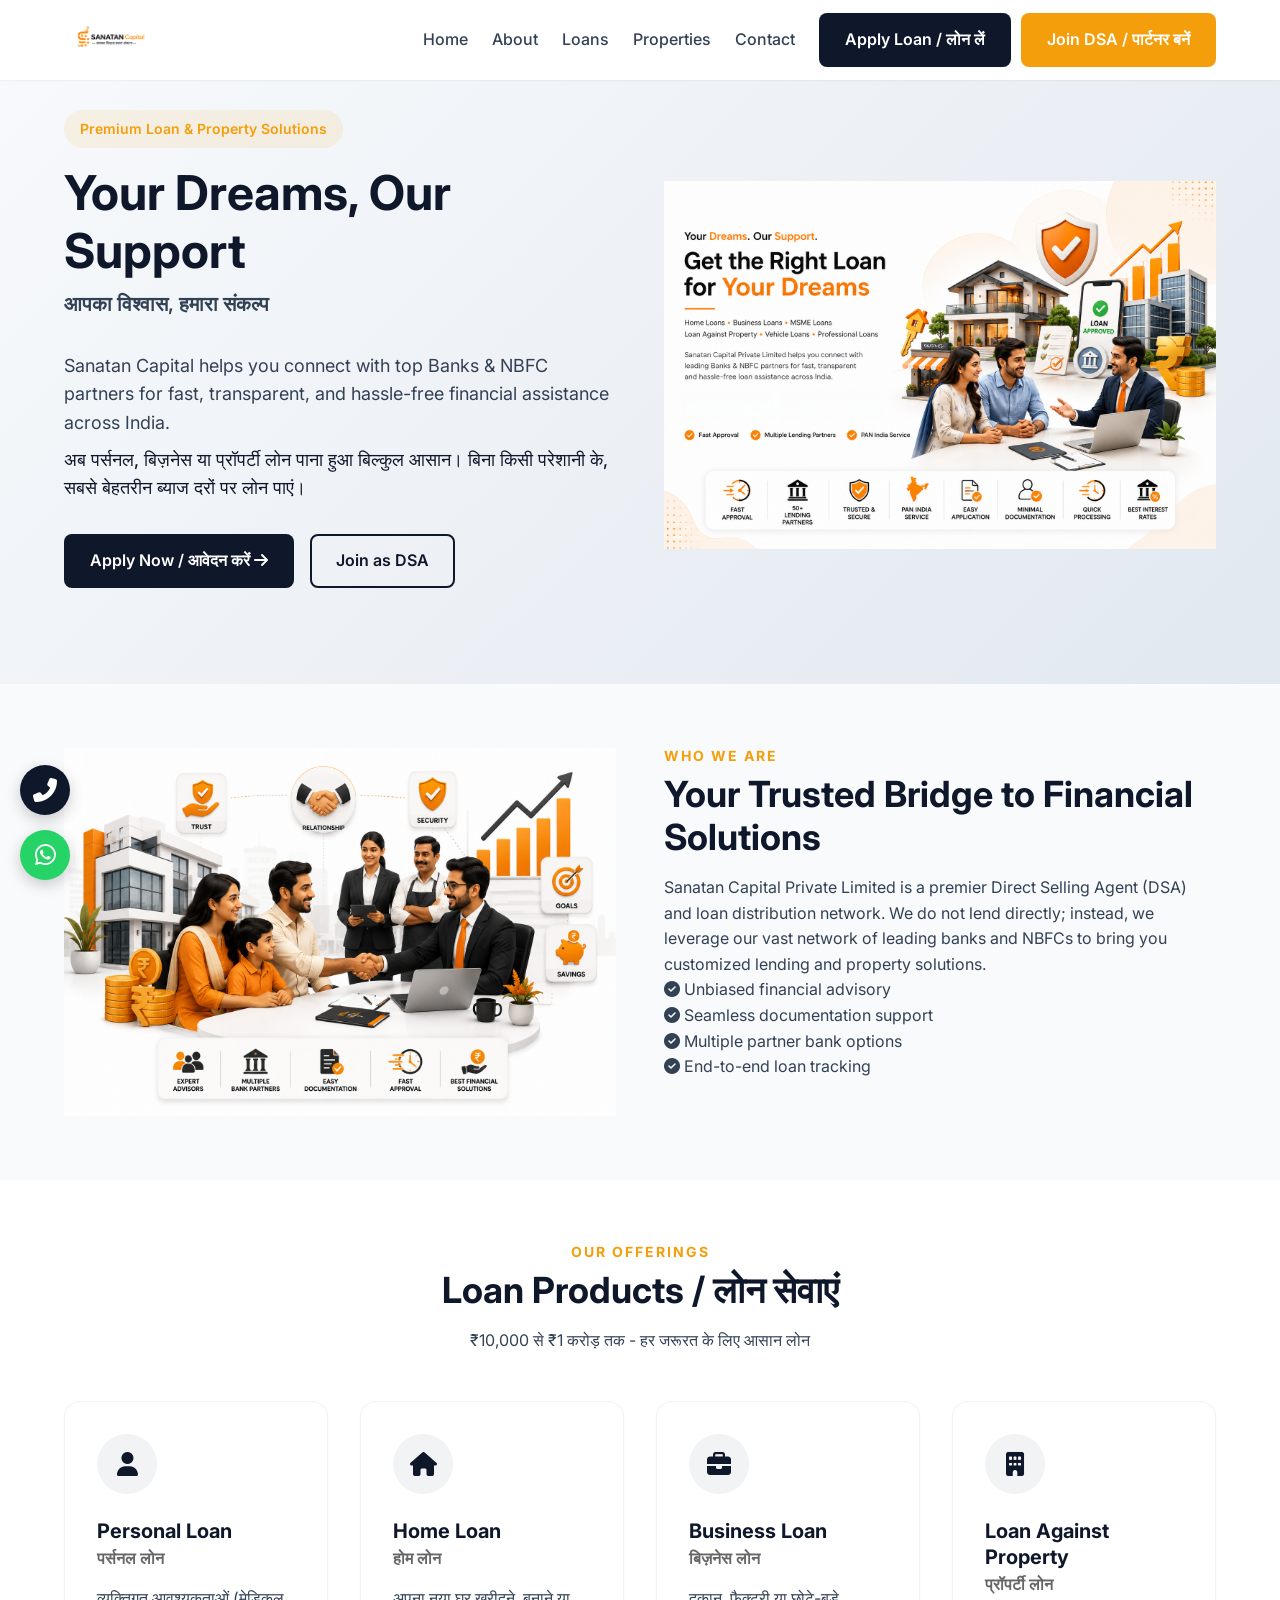
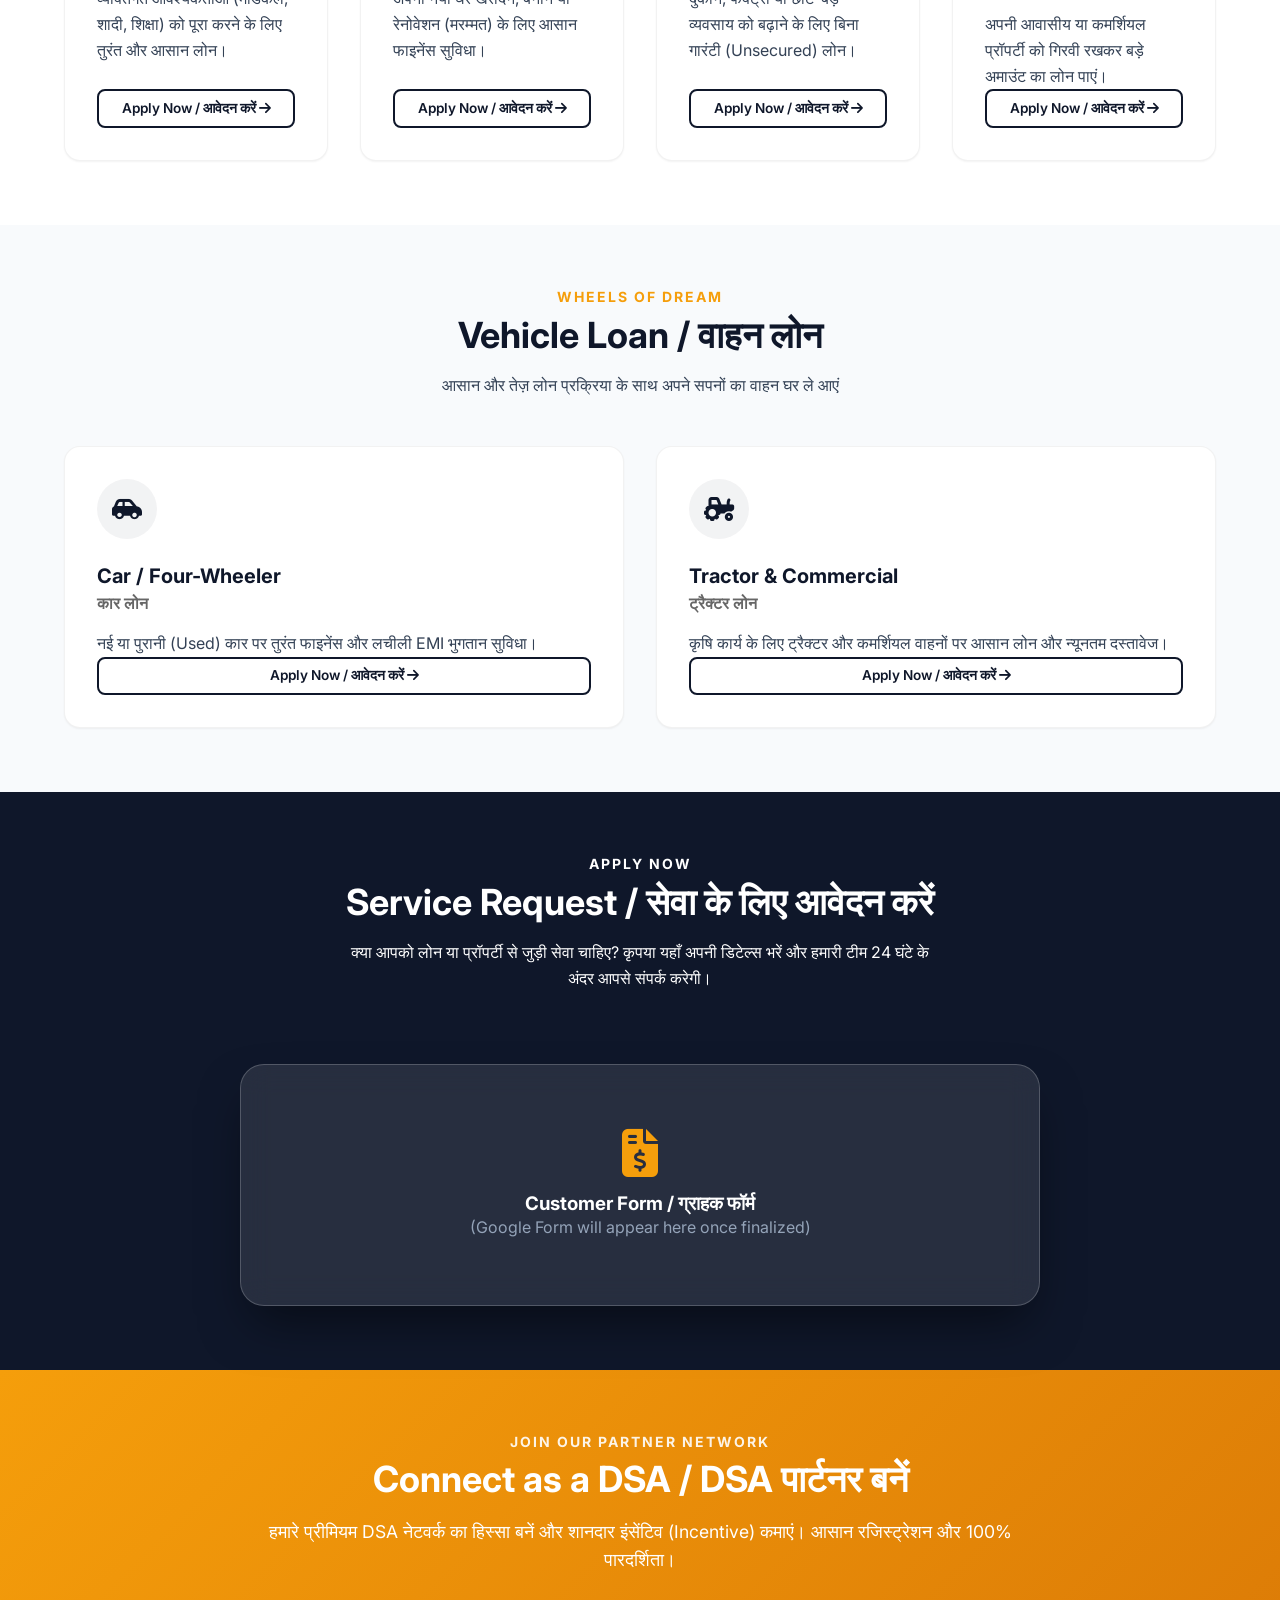
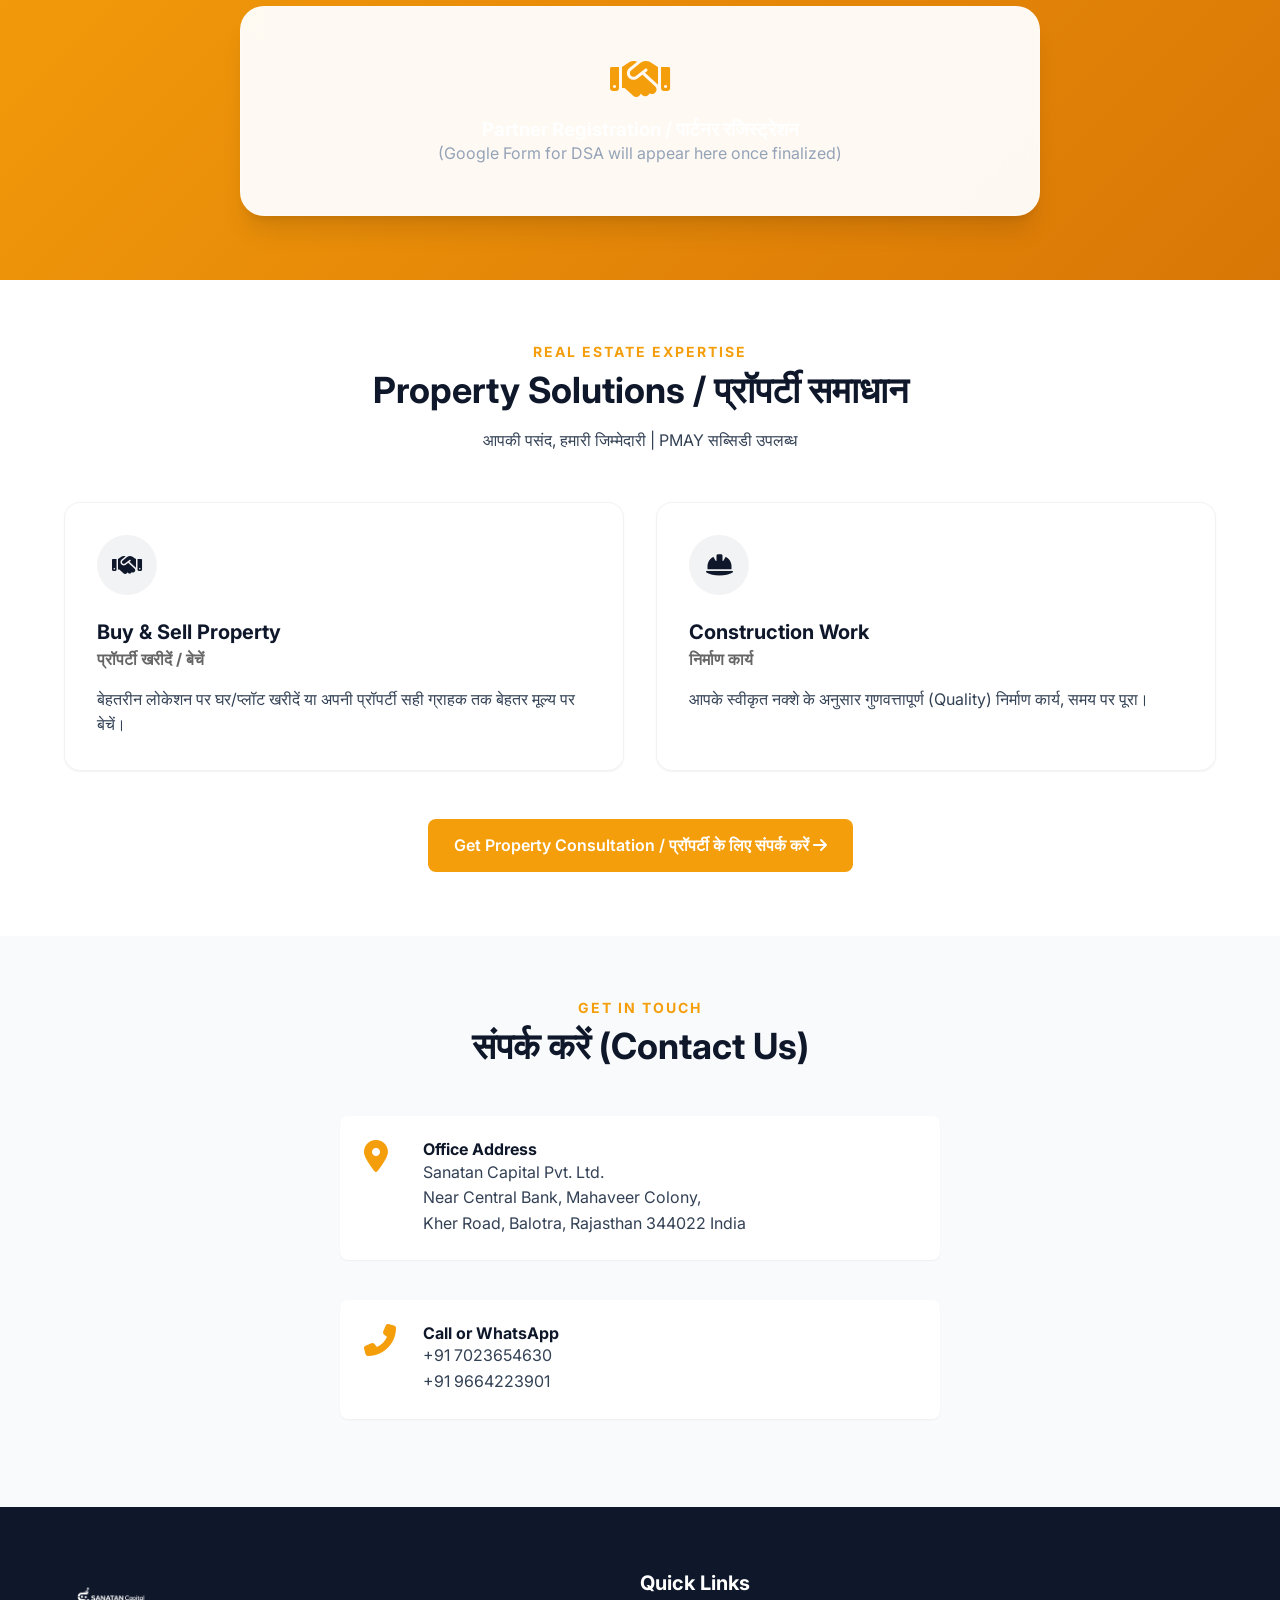
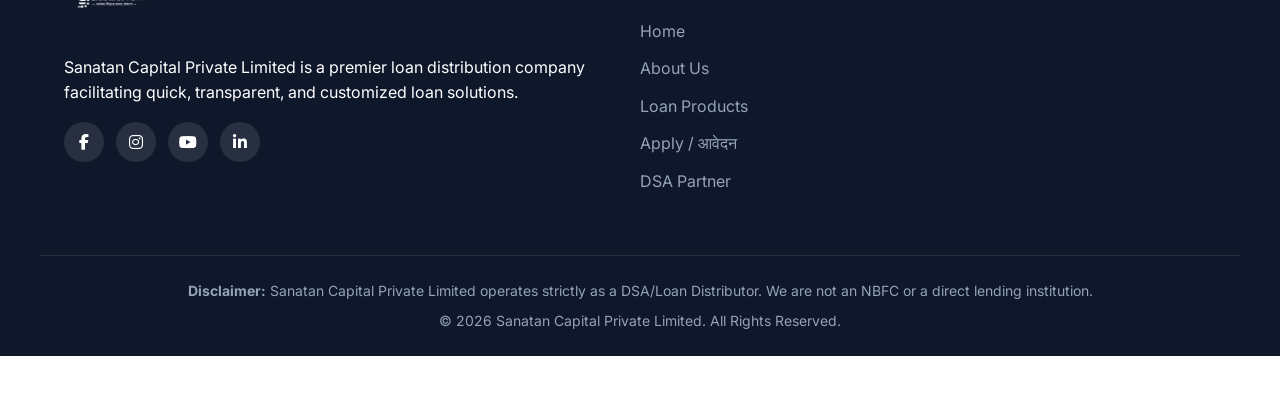
==== commit ace60534: "Update Business Loan heading text" ====
--- a/index.html
+++ b/index.html
@@ -1,48 +1,11 @@
- <!DOCTYPE html>
+<!DOCTYPE html>
 <html lang="en">
 <head>
     <meta charset="UTF-8">
     <meta name="viewport" content="width=device-width, initial-scale=1.0">
-    <!-- SEO Meta Tags -->
-    <title>Sanatan Capital Private Limited | Premium DSA & Loan Distribution</title>
-    <meta name="description" content="Sanatan Capital is a premier Loan Distribution/DSA company. We connect you with top RBI-approved partner banks and NBFCs for Home, Business, MSME, Vehicle, and Personal loans.">
-    <meta name="keywords" content="DSA, Loan Distribution, Home Loan, Business Loan, MSME Loan, Vehicle Loan, Property Loan, Sanatan Capital">
-    <meta name="author" content="Sanatan Capital Private Limited">
+    <title>Sanatan Capital Private Limited | Premium DSA & Property Solutions</title>
+    <meta name="description" content="Sanatan Capital connects you with top RBI-approved partner banks and NBFCs for Home, Business, MSME, Vehicle loans, and Property Solutions.">
     
-    <!-- Open Graph / Social Media -->
-    <meta property="og:title" content="Sanatan Capital Private Limited | Trusted Loan Distributor">
-    <meta property="og:description" content="Connecting you with top RBI-approved partner Banks and NBFCs for the best loan offers. आपका विश्वास हमारा संकल्प">
-    <meta property="og:type" content="website">
-    <meta property="og:url" content="https://www.sanatancapital.com">
-    <meta property="og:image" content="assets/logo-horizontal.png">
-    
-    <!-- Twitter Cards -->
-    <meta name="twitter:card" content="summary_large_image">
-    <meta name="twitter:title" content="Sanatan Capital | Premium DSA">
-    <meta name="twitter:description" content="Your Trusted Bridge to Financial Solutions. DSA Partner for top banks and NBFCs.">
-    
-    <!-- Schema.org JSON-LD -->
-    <script type="application/ld+json">
-    {
-      "@context": "https://schema.org",
-      "@type": "FinancialService",
-      "name": "Sanatan Capital Private Limited",
-      "description": "Premium DSA and Loan Distribution Company.",
-      "url": "https://www.sanatancapital.com",
-      "logo": "https://www.sanatancapital.com/assets/logo-horizontal.png",
-      "telephone": "+91-9664223901",
-      "address": {
-        "@type": "PostalAddress",
-        "streetAddress": "Near Central Bank, Mahaveer Colony, Kher Road",
-        "addressLocality": "Balotra",
-        "addressRegion": "Rajasthan",
-        "postalCode": "344022",
-        "addressCountry": "IN"
-      },
-      "slogan": "आपका विश्वास हमारा संकल्प"
-    }
-    </script>
-
     <!-- Fonts & Icons -->
     <link href="https://fonts.googleapis.com/css2?family=Inter:wght@300;400;500;600;700;800&display=swap" rel="stylesheet">
     <link rel="stylesheet" href="https://cdnjs.cloudflare.com/ajax/libs/font-awesome/6.4.0/css/all.min.css">
@@ -54,36 +17,53 @@
     <!-- Header & Navigation -->
     <header id="header" class="header" role="banner">
         <nav class="navbar container" aria-label="Main Navigation">
+            <!-- Bada Logo -->
             <a href="#" class="logo" aria-label="Sanatan Capital Home">
-                <img src="assets/logo-horizontal.png" alt="Sanatan Capital Logo" onerror="this.src='assets/logo.png'; this.alt='Sanatan Capital';">
+                <img src="assets/logo-horizontal.png" alt="Sanatan Capital" onerror="this.src='assets/logo.png';">
             </a>
+            
+            <!-- Mobile Action Button & Hamburger -->
+            <div class="nav-actions">
+                <a href="#apply-loan" class="btn btn-primary btn-sm head-apply-btn">Apply / आवेदन</a>
+                <div class="hamburger" aria-label="Toggle Navigation Menu" tabindex="0">
+                    <i class="fas fa-bars" aria-hidden="true"></i>
+                </div>
+            </div>
+
             <div class="nav-links" role="navigation">
                 <a href="#home">Home</a>
                 <a href="#about">About</a>
                 <a href="#products">Loans</a>
-                <a href="#tools">Calculators</a>
+                <a href="#property-solutions">Properties</a>
                 <a href="#contact">Contact</a>
-                <a href="#apply" class="btn btn-primary" aria-label="Apply Now for a Loan">Apply Now</a>
-            </div>
-            <div class="hamburger" aria-label="Toggle Navigation Menu" tabindex="0" aria-expanded="false">
-                <i class="fas fa-bars" aria-hidden="true"></i>
+                
+                <div class="desktop-header-btns">
+                    <a href="#apply-loan" class="btn btn-primary">Apply Loan / लोन लें</a>
+                    <a href="#dsa-partner" class="btn btn-secondary">Join DSA / पार्टनर बनें</a>
+                </div>
             </div>
         </nav>
     </header>
 
-    <!-- Hero Section -->
+        <!-- Hero Section -->
     <section id="home" class="hero section">
         <div class="container hero-container">
             <div class="hero-content reveal-left">
-                <div class="badge">Premium Loan Distribution Partner</div>
-                <h1>Empowering Your Financial Future</h1>
-                <p class="tagline text-secondary mb-4" style="font-size: 1.25rem; font-weight: 600;">आपका विश्वास हमारा संकल्प</p>
-                <p>Sanatan Capital connects you with top RBI-approved partner Banks and NBFCs to secure the best loan offers tailored to your needs. Fast processing, transparent terms, and dedicated support.</p>
+                <div class="badge">Premium Loan & Property Solutions</div>
+                
+                <h1>Your Dreams, Our Support</h1>
+                <p class="tagline text-secondary mb-4" style="font-size: 1.25rem; font-weight: 600;">आपका विश्वास, हमारा संकल्प</p>
+                
+                <!-- Professional English Text -->
+                <p style="margin-bottom: 0.5rem;">Sanatan Capital helps you connect with top Banks & NBFC partners for fast, transparent, and hassle-free financial assistance across India.</p>
+                
+                <!-- Customer Centric Hindi Text -->
+                <p style="font-size: 1.1rem; color: var(--primary); font-weight: 500; margin-bottom: 2rem;">अब पर्सनल, बिज़नेस या प्रॉपर्टी लोन पाना हुआ बिल्कुल आसान। बिना किसी परेशानी के, सबसे बेहतरीन ब्याज दरों पर लोन पाएं।</p>
+                
                 <div class="hero-buttons">
-                    <a href="#apply" class="btn btn-primary">Get Started <i class="fas fa-arrow-right"></i></a>
-                    <a href="#tools" class="btn btn-outline">Check Eligibility</a>
-                </div>
-                <p class="disclaimer"><i class="fas fa-shield-alt"></i> We are a DSA company. Loans are processed & disbursed by our partner financial institutions.</p>
+                    <a href="#apply-loan" class="btn btn-primary">Apply Now / आवेदन करें <i class="fas fa-arrow-right"></i></a>
+                    <a href="#dsa-partner" class="btn btn-outline">Join as DSA</a>
+                </div>
             </div>
             <div class="hero-image reveal-right">
                 <img src="assets/hero%20illustration.png" alt="Financial Growth Illustration" loading="eager" onerror="this.style.display='none'">
@@ -91,7 +71,7 @@
         </div>
     </section>
 
-    <!-- About Section -->
+    <!-- About Section (English mostly for Professional Look) -->
     <section id="about" class="about section bg-light">
         <div class="container about-container">
             <div class="about-image reveal-left">
@@ -100,7 +80,7 @@
             <div class="about-content reveal-right">
                 <h4 class="section-subtitle">Who We Are</h4>
                 <h2 class="section-title">Your Trusted Bridge to Financial Solutions</h2>
-                <p>Sanatan Capital Private Limited is a premier Direct Selling Agent (DSA) and loan distribution network. We do not lend directly; instead, we leverage our vast network of leading banks and NBFCs to bring you customized lending solutions.</p>
+                <p>Sanatan Capital Private Limited is a premier Direct Selling Agent (DSA) and loan distribution network. We do not lend directly; instead, we leverage our vast network of leading banks and NBFCs to bring you customized lending and property solutions.</p>
                 <ul class="feature-list">
                     <li><i class="fas fa-check-circle"></i> Unbiased financial advisory</li>
                     <li><i class="fas fa-check-circle"></i> Seamless documentation support</li>
@@ -111,439 +91,163 @@
         </div>
     </section>
 
-    <!-- Detailed Loan Products Summary -->
+
+        <!-- General Loan Products -->
     <section id="products" class="products section">
         <div class="container">
             <div class="section-header reveal-up">
                 <h4 class="section-subtitle">Our Offerings</h4>
-                <h2 class="section-title">Comprehensive Loan Products</h2>
-                <p>Explore our diverse portfolio of loan products sourced through top lending partners.</p>
-            </div>
-            <div class="banner-wrapper reveal-up">
-                <img src="assets/Loan%20Products.png" alt="Loan Products Banner" class="section-banner" loading="lazy" onerror="this.style.display='none'">
+                <h2 class="section-title">Loan Products / लोन सेवाएं</h2>
+                <p>₹10,000 से ₹1 करोड़ तक - हर जरूरत के लिए आसान लोन</p>
+            </div>
+            <div class="product-grid">
+                <!-- Personal Loan -->
+                <div class="card product-card reveal-up">
+                    <div class="card-icon"><i class="fas fa-user"></i></div>
+                    <h3>Personal Loan<br><span style="font-size:1rem; color:#666;">पर्सनल लोन</span></h3>
+                    <p>व्यक्तिगत आवश्यकताओं (मेडिकल, शादी, शिक्षा) को पूरा करने के लिए तुरंत और आसान लोन।</p>
+                    <a href="#apply-loan" class="btn btn-outline btn-sm" style="width: 100%; margin-top: auto;">Apply Now / आवेदन करें <i class="fas fa-arrow-right"></i></a>
+                </div>
+                
+                <!-- Home Loan -->
+                <div class="card product-card reveal-up" style="transition-delay: 0.1s;">
+                    <div class="card-icon"><i class="fas fa-home"></i></div>
+                    <h3>Home Loan<br><span style="font-size:1rem; color:#666;">होम लोन</span></h3>
+                    <p>अपना नया घर खरीदने, बनाने या रेनोवेशन (मरम्मत) के लिए आसान फाइनेंस सुविधा।</p>
+                    <a href="#apply-loan" class="btn btn-outline btn-sm" style="width: 100%; margin-top: auto;">Apply Now / आवेदन करें <i class="fas fa-arrow-right"></i></a>
+                </div>
+                
+                <!-- Business Loan -->
+                <div class="card product-card reveal-up" style="transition-delay: 0.2s;">
+                    <div class="card-icon"><i class="fas fa-briefcase"></i></div>
+                    <h3>Business Loan<br><span style="font-size:1rem; color:#666;">बिज़नेस लोन</span></h3>
+                    <p>दुकान, फैक्ट्री या छोटे-बड़े व्यवसाय को बढ़ाने के लिए बिना गारंटी (Unsecured) लोन।</p>
+                    <a href="#apply-loan" class="btn btn-outline btn-sm" style="width: 100%; margin-top: auto;">Apply Now / आवेदन करें <i class="fas fa-arrow-right"></i></a>
+                </div>
+                
+                <!-- Loan Against Property -->
+                <div class="card product-card reveal-up" style="transition-delay: 0.3s;">
+                    <div class="card-icon"><i class="fas fa-building"></i></div>
+                    <h3>Loan Against Property<br><span style="font-size:1rem; color:#666;">प्रॉपर्टी लोन</span></h3>
+                    <p>अपनी आवासीय या कमर्शियल प्रॉपर्टी को गिरवी रखकर बड़े अमाउंट का लोन पाएं।</p>
+                    <a href="#apply-loan" class="btn btn-outline btn-sm" style="width: 100%; margin-top: auto;">Apply Now / आवेदन करें <i class="fas fa-arrow-right"></i></a>
+                </div>
+            </div>
+        </div>
+    </section>
+
+    <!-- Vehicle Loan Section -->
+    <section id="vehicle-loans" class="section bg-light">
+        <div class="container">
+            <div class="section-header reveal-up">
+                <h4 class="section-subtitle">Wheels of Dream</h4>
+                <h2 class="section-title">Vehicle Loan / वाहन लोन</h2>
+                <p>आसान और तेज़ लोन प्रक्रिया के साथ अपने सपनों का वाहन घर ले आएं</p>
+            </div>
+            <div class="product-grid">
+                <!-- Car Loan -->
+                <div class="card product-card reveal-up">
+                    <div class="card-icon"><i class="fas fa-car-side"></i></div>
+                    <h3>Car / Four-Wheeler<br><span style="font-size:1rem; color:#666;">कार लोन</span></h3>
+                    <p>नई या पुरानी (Used) कार पर तुरंत फाइनेंस और लचीली EMI भुगतान सुविधा।</p>
+                    <a href="#apply-loan" class="btn btn-outline btn-sm" style="width: 100%; margin-top: auto;">Apply Now / आवेदन करें <i class="fas fa-arrow-right"></i></a>
+                </div>
+                
+                <!-- Tractor Loan -->
+                <div class="card product-card reveal-up" style="transition-delay: 0.1s;">
+                    <div class="card-icon"><i class="fas fa-tractor"></i></div>
+                    <h3>Tractor & Commercial<br><span style="font-size:1rem; color:#666;">ट्रैक्टर लोन</span></h3>
+                    <p>कृषि कार्य के लिए ट्रैक्टर और कमर्शियल वाहनों पर आसान लोन और न्यूनतम दस्तावेज।</p>
+                    <a href="#apply-loan" class="btn btn-outline btn-sm" style="width: 100%; margin-top: auto;">Apply Now / आवेदन करें <i class="fas fa-arrow-right"></i></a>
+                </div>
+            </div>
+        </div>
+    </section>
+
+
+    <!-- CUSTOMER LOAN APPLICATION SECTION -->
+    <section id="apply-loan" class="apply section bg-dark text-white">
+        <div class="container apply-container" style="grid-template-columns: 1fr;">
+            <div class="apply-text reveal-up text-center mb-4">
+                <h4 class="section-subtitle text-secondary">Apply Now</h4>
+                <h2 class="section-title text-white">Service Request / सेवा के लिए आवेदन करें</h2>
+                <p style="max-width: 600px; margin: 0 auto;">क्या आपको लोन या प्रॉपर्टी से जुड़ी सेवा चाहिए? कृपया यहाँ अपनी डिटेल्स भरें और हमारी टीम 24 घंटे के अंदर आपसे संपर्क करेगी।</p>
+            </div>
+            <div class="apply-form-wrapper reveal-up" style="max-width: 800px; margin: 0 auto; width: 100%;">
+                <div class="glass-form" style="text-align: center; padding: 4rem 2rem;">
+                    <!-- GOOGLE FORM (CUSTOMER) WILL BE EMBEDDED HERE -->
+                    <i class="fas fa-file-invoice-dollar text-secondary" style="font-size: 3rem; margin-bottom: 1rem;"></i>
+                    <h3>Customer Form / ग्राहक फॉर्म</h3>
+                    <p style="color: #94A3B8;">(Google Form will appear here once finalized)</p>
+                </div>
+            </div>
+        </div>
+    </section>
+
+    <!-- DSA PARTNER SECTION -->
+    <section id="dsa-partner" class="section bg-primary text-white" style="background: linear-gradient(135deg, #F59E0B 0%, #D97706 100%);">
+        <div class="container text-center reveal-up">
+            <h4 class="section-subtitle text-white" style="color: #FFF !important; opacity: 0.9;">Join Our Partner Network</h4>
+            <h2 class="section-title text-white">Connect as a DSA / DSA पार्टनर बनें</h2>
+            <p class="mb-4" style="font-size: 1.1rem; max-width: 800px; margin: 0 auto;">
+                हमारे प्रीमियम DSA नेटवर्क का हिस्सा बनें और शानदार इंसेंटिव (Incentive) कमाएं। आसान रजिस्ट्रेशन और 100% पारदर्शिता।
+            </p>
+            
+            <div class="glass-form mx-auto" style="background: rgba(255, 255, 255, 0.95); color: var(--text-dark); max-width: 800px; padding: 3rem; border-radius: var(--radius-xl); box-shadow: var(--shadow-xl); margin-top: 2rem;">
+                 <!-- GOOGLE FORM (DSA) WILL BE EMBEDDED HERE -->
+                 <i class="fas fa-handshake text-secondary" style="font-size: 3rem; margin-bottom: 1rem;"></i>
+                 <h3>Partner Registration / पार्टनर रजिस्ट्रेशन</h3>
+                 <p style="color: var(--text-light);">(Google Form for DSA will appear here once finalized)</p>
+            </div>
+        </div>
+    </section>
+    <!-- Property Solutions Section (Bilingual) -->
+    <section id="property-solutions" class="section">
+        <div class="container">
+            
+            <div class="section-header reveal-up">
+                <h4 class="section-subtitle">Real Estate Expertise</h4>
+                <h2 class="section-title">Property Solutions / प्रॉपर्टी समाधान</h2>
+                <p>आपकी पसंद, हमारी जिम्मेदारी | PMAY सब्सिडी उपलब्ध</p>
             </div>
             
             <div class="product-grid">
                 <div class="card product-card reveal-up">
-                    <div class="card-icon"><i class="fas fa-home"></i></div>
-                    <h3>Home Loan</h3>
-                    <ul class="sub-list">
-                        <li><i class="fas fa-angle-right"></i> Purchase Home</li>
-                        <li><i class="fas fa-angle-right"></i> Construction & Renovation</li>
-                        <li><i class="fas fa-angle-right"></i> Balance Transfer</li>
-                        <li><i class="fas fa-angle-right"></i> PMAY Assistance</li>
-                    </ul>
-                </div>
+                    <div class="card-icon"><i class="fas fa-handshake"></i></div>
+                    <h3>Buy & Sell Property<br><span style="font-size:1rem; color:#666;">प्रॉपर्टी खरीदें / बेचें</span></h3>
+                    <p>बेहतरीन लोकेशन पर घर/प्लॉट खरीदें या अपनी प्रॉपर्टी सही ग्राहक तक बेहतर मूल्य पर बेचें।</p>
+                </div>
+                
                 <div class="card product-card reveal-up" style="transition-delay: 0.1s;">
-                    <div class="card-icon"><i class="fas fa-briefcase"></i></div>
-                    <h3>Business Loan</h3>
-                    <ul class="sub-list">
-                        <li><i class="fas fa-angle-right"></i> Shop & Factory</li>
-                        <li><i class="fas fa-angle-right"></i> Hotel & Restaurant</li>
-                        <li><i class="fas fa-angle-right"></i> Manufacturing & Warehouse</li>
-                        <li><i class="fas fa-angle-right"></i> Retail & Wholesale</li>
-                    </ul>
-                </div>
-                <div class="card product-card reveal-up" style="transition-delay: 0.2s;">
-                    <div class="card-icon"><i class="fas fa-industry"></i></div>
-                    <h3>MSME Loan</h3>
-                    <ul class="sub-list">
-                        <li><i class="fas fa-angle-right"></i> Working Capital</li>
-                        <li><i class="fas fa-angle-right"></i> Machinery Purchase</li>
-                        <li><i class="fas fa-angle-right"></i> Business Expansion</li>
-                    </ul>
-                </div>
-                <div class="card product-card reveal-up" style="transition-delay: 0.3s;">
-                    <div class="card-icon"><i class="fas fa-building"></i></div>
-                    <h3>Property Solutions</h3>
-                    <ul class="sub-list">
-                        <li><i class="fas fa-angle-right"></i> Loan Against Property (LAP)</li>
-                        <li><i class="fas fa-angle-right"></i> Property Buy & Sell Finance</li>
-                        <li><i class="fas fa-angle-right"></i> Construction Finance</li>
-                        <li><i class="fas fa-angle-right"></i> Property Consultation</li>
-                    </ul>
-                </div>
-                <div class="card product-card reveal-up" style="transition-delay: 0.4s;">
-                    <div class="card-icon"><i class="fas fa-car"></i></div>
-                    <h3>Vehicle Loan</h3>
-                    <ul class="sub-list">
-                        <li><i class="fas fa-angle-right"></i> Car Loan</li>
-                        <li><i class="fas fa-angle-right"></i> Bike/Two-Wheeler Loan</li>
-                        <li><i class="fas fa-angle-right"></i> Tractor & Commercial Vehicle</li>
-                    </ul>
-                </div>
-                <div class="card product-card reveal-up" style="transition-delay: 0.5s;">
-                    <div class="card-icon"><i class="fas fa-user"></i></div>
-                    <h3>Personal Loan</h3>
-                    <ul class="sub-list">
-                        <li><i class="fas fa-angle-right"></i> Medical Emergencies</li>
-                        <li><i class="fas fa-angle-right"></i> Higher Education</li>
-                        <li><i class="fas fa-angle-right"></i> Wedding & Travel</li>
-                    </ul>
-                </div>
-            </div>
-        </div>
-    </section>
-
-    <!-- Categories & Uses Section -->
-    <section class="categories-uses section bg-light">
-        <div class="container">
-            <div class="grid-2-col">
-                <div class="reveal-left">
-                    <h4 class="section-subtitle">Who Can Apply?</h4>
-                    <h2 class="section-title mb-4">Eligible Applicants</h2>
-                    <div class="pill-grid">
-                        <span class="pill"><i class="fas fa-store"></i> Shopkeeper</span>
-                        <span class="pill"><i class="fas fa-hard-hat"></i> Contractor</span>
-                        <span class="pill"><i class="fas fa-user-tie"></i> Business Owner</span>
-                        <span class="pill"><i class="fas fa-laptop"></i> Self Employed</span>
-                        <span class="pill"><i class="fas fa-id-badge"></i> Salary Person</span>
-                        <span class="pill"><i class="fas fa-hammer"></i> Daily Wage Worker</span>
-                        <span class="pill"><i class="fas fa-user-md"></i> Professional</span>
-                        <span class="pill"><i class="fas fa-tractor"></i> Farmer</span>
-                        <span class="pill"><i class="fas fa-truck"></i> Transport Business</span>
-                    </div>
-                </div>
-                <div class="reveal-right">
-                    <h4 class="section-subtitle">End Uses</h4>
-                    <h2 class="section-title mb-4">Common Loan Uses</h2>
-                    <div class="pill-grid">
-                        <span class="pill-alt"><i class="fas fa-chart-line"></i> Business Expansion</span>
-                        <span class="pill-alt"><i class="fas fa-store-alt"></i> Shop Purchase</span>
-                        <span class="pill-alt"><i class="fas fa-cogs"></i> Machine Purchase</span>
-                        <span class="pill-alt"><i class="fas fa-tools"></i> Construction</span>
-                        <span class="pill-alt"><i class="fas fa-home"></i> Home Buy/Build</span>
-                        <span class="pill-alt"><i class="fas fa-wallet"></i> Working Capital</span>
-                        <span class="pill-alt"><i class="fas fa-car"></i> Vehicle Purchase</span>
-                        <span class="pill-alt"><i class="fas fa-notes-medical"></i> Medical Expense</span>
-                        <span class="pill-alt"><i class="fas fa-graduation-cap"></i> Education</span>
-                    </div>
-                </div>
-            </div>
-        </div>
-    </section>
-
-    <!-- Why Choose Us -->
-    <section class="why-us section bg-dark text-white">
-        <div class="container">
-            <div class="section-header reveal-up text-center w-100">
-                <h4 class="section-subtitle text-secondary">Our Advantages</h4>
-                <h2 class="section-title text-white">Why Choose Sanatan Capital?</h2>
-            </div>
-            <div class="features-grid">
-                <div class="feature-box reveal-up">
-                    <i class="fas fa-percent text-secondary"></i>
-                    <h4>Low Interest</h4>
-                    <p>Competitive rates from top banks.</p>
-                </div>
-                <div class="feature-box reveal-up" style="transition-delay: 0.1s;">
-                    <i class="fas fa-bolt text-secondary"></i>
-                    <h4>Fast Processing</h4>
-                    <p>Quick turnaround and approvals.</p>
-                </div>
-                <div class="feature-box reveal-up" style="transition-delay: 0.2s;">
-                    <i class="fas fa-search text-secondary"></i>
-                    <h4>Transparent Process</h4>
-                    <p>No hidden charges, 100% clarity.</p>
-                </div>
-                <div class="feature-box reveal-up" style="transition-delay: 0.3s;">
-                    <i class="fas fa-shield-alt text-secondary"></i>
-                    <h4>Secure</h4>
-                    <p>Your data is protected and safe.</p>
-                </div>
-                <div class="feature-box reveal-up" style="transition-delay: 0.4s;">
-                    <i class="fas fa-file-alt text-secondary"></i>
-                    <h4>Minimal Documents</h4>
-                    <p>Hassle-free paperwork.</p>
-                </div>
-                <div class="feature-box reveal-up" style="transition-delay: 0.5s;">
-                    <i class="fas fa-headset text-secondary"></i>
-                    <h4>Dedicated Support</h4>
-                    <p>Expert guidance at every step.</p>
-                </div>
-            </div>
-        </div>
-    </section>
-
-    <!-- Loan Process (5 Steps) -->
-    <section class="process section bg-light">
-        <div class="container process-container">
-            <div class="process-content reveal-left">
-                <h4 class="section-subtitle">How It Works</h4>
-                <h2 class="section-title">Simplified 5-Step Loan Process</h2>
-                <div class="process-steps">
-                    <div class="step">
-                        <div class="step-number">1</div>
-                        <div>
-                            <h4>Apply</h4>
-                            <p>Submit your details online or contact our experts to start.</p>
-                        </div>
-                    </div>
-                    <div class="step-arrow"><i class="fas fa-arrow-down"></i></div>
-                    <div class="step">
-                        <div class="step-number">2</div>
-                        <div>
-                            <h4>Document Verification</h4>
-                            <p>We collect and rigorously verify all your necessary KYC and income documents.</p>
-                        </div>
-                    </div>
-                    <div class="step-arrow"><i class="fas fa-arrow-down"></i></div>
-                    <div class="step">
-                        <div class="step-number">3</div>
-                        <div>
-                            <h4>Eligibility Check</h4>
-                            <p>Your profile is matched with the best RBI-approved lending partners.</p>
-                        </div>
-                    </div>
-                    <div class="step-arrow"><i class="fas fa-arrow-down"></i></div>
-                    <div class="step">
-                        <div class="step-number">4</div>
-                        <div>
-                            <h4>Approval</h4>
-                            <p>The partner bank/NBFC sanctions your loan after successful evaluation.</p>
-                        </div>
-                    </div>
-                    <div class="step-arrow"><i class="fas fa-arrow-down"></i></div>
-                    <div class="step">
-                        <div class="step-number">5</div>
-                        <div>
-                            <h4>Disbursement</h4>
-                            <p>The sanctioned loan amount is directly credited to your bank account.</p>
-                        </div>
-                    </div>
-                </div>
-            </div>
-            <div class="process-image reveal-right">
-                <img src="assets/Loan%20Process.png" alt="Loan Process Steps" loading="lazy" onerror="this.style.display='none'">
-            </div>
-        </div>
-    </section>
-
-    <!-- Required Documents Detailed -->
-    <section class="documents section">
-        <div class="container docs-container">
-            <div class="docs-image reveal-left">
-                <img src="assets/Documents.png" alt="Required Documents Checklist" loading="lazy" onerror="this.style.display='none'">
-            </div>
-            <div class="docs-content reveal-right">
-                <h4 class="section-subtitle">Be Prepared</h4>
-                <h2 class="section-title">Comprehensive Document Checklist</h2>
-                <div class="glass-card">
-                    <ul class="doc-list detailed-docs">
-                        <li><i class="fas fa-id-card"></i> <strong>Aadhaar Card:</strong> Mandatory for KYC.</li>
-                        <li><i class="fas fa-address-card"></i> <strong>PAN Card:</strong> Required for financial tracking.</li>
-                        <li><i class="fas fa-university"></i> <strong>Bank Statement:</strong> Last 6 to 12 months reflecting income.</li>
-                        <li><i class="fas fa-file-invoice-dollar"></i> <strong>Income Proof:</strong> Salary Slips / Form 16 / ITR.</li>
-                        <li><i class="fas fa-briefcase"></i> <strong>Business Proof:</strong> GST Certificate / Trade License / Udyam.</li>
-                        <li><i class="fas fa-home"></i> <strong>Property/Vehicle Papers:</strong> For secured loans.</li>
-                    </ul>
-                </div>
-            </div>
-        </div>
-    </section>
-
-    <!-- Tools: EMI & Eligibility -->
-    <section id="tools" class="tools section bg-light">
-        <div class="container">
-            <div class="section-header reveal-up">
-                <h4 class="section-subtitle">Financial Tools</h4>
-                <h2 class="section-title">Calculate Your Loan</h2>
-            </div>
-            
-            <div class="tools-grid">
-                <!-- EMI Calculator -->
-                <div class="card calc-card reveal-up">
-                    <h3>EMI Calculator</h3>
-                    <div class="form-group">
-                        <label for="emi-amount">Loan Amount (₹)</label>
-                        <input type="range" id="emi-amount-range" min="100000" max="50000000" step="50000" value="1000000" aria-label="Loan Amount Range">
-                        <input type="number" id="emi-amount" value="1000000" aria-label="Loan Amount Number">
-                    </div>
-                    <div class="form-group">
-                        <label for="emi-rate">Interest Rate (% p.a.)</label>
-                        <input type="range" id="emi-rate-range" min="5" max="30" step="0.1" value="8.5" aria-label="Interest Rate Range">
-                        <input type="number" id="emi-rate" value="8.5" aria-label="Interest Rate Number">
-                    </div>
-                    <div class="form-group">
-                        <label for="emi-tenure">Tenure (Years)</label>
-                        <input type="range" id="emi-tenure-range" min="1" max="30" step="1" value="15" aria-label="Tenure Range">
-                        <input type="number" id="emi-tenure" value="15" aria-label="Tenure Number">
-                    </div>
-                    <div class="calc-results">
-                        <div class="result-box">
-                            <p>Monthly EMI</p>
-                            <h4 id="calc-emi">₹ 9,847</h4>
-                        </div>
-                        <div class="result-box">
-                            <p>Total Interest</p>
-                            <h4 id="calc-interest">₹ 7,72,534</h4>
-                        </div>
-                    </div>
-                </div>
-
-                <!-- Eligibility Checker -->
-                <div class="card calc-card reveal-up" style="transition-delay: 0.2s;">
-                    <h3>Eligibility Checker</h3>
-                    <div class="form-group">
-                        <label for="elig-income">Net Monthly Income (₹)</label>
-                        <input type="number" id="elig-income" placeholder="e.g. 50000" aria-label="Net Monthly Income">
-                    </div>
-                    <div class="form-group">
-                        <label for="elig-emi">Existing Monthly EMIs (₹)</label>
-                        <input type="number" id="elig-emi" placeholder="e.g. 5000" value="0" aria-label="Existing EMIs">
-                    </div>
-                    <div class="form-group">
-                        <label for="elig-rate">Expected Interest Rate (%)</label>
-                        <input type="number" id="elig-rate" value="10.5" aria-label="Expected Interest Rate">
-                    </div>
-                    <div class="form-group">
-                        <label for="elig-tenure">Expected Tenure (Years)</label>
-                        <input type="number" id="elig-tenure" value="5" aria-label="Expected Tenure">
-                    </div>
-                    <button class="btn btn-secondary w-100 mt-2" onclick="calculateEligibility()">Check Eligibility</button>
-                    <div class="calc-results mt-3" id="elig-result" style="display:none;">
-                        <div class="result-box w-100 text-center">
-                            <p>Estimated Max Loan Amount</p>
-                            <h4 id="elig-max-loan" class="text-primary">₹ 0</h4>
-                        </div>
-                    </div>
-                </div>
-            </div>
-        </div>
-    </section>
-
-    <!-- Partner Banks -->
-    <section class="partners section">
-        <div class="container text-center reveal-up">
-            <h4 class="section-subtitle">Our Network</h4>
-            <h2 class="section-title">Partner Banks & NBFCs</h2>
-            <p class="mb-4">We proudly associate with top-tier financial institutions to bring you the best deals.</p>
-            <div class="partner-marquee">
-                <div class="marquee-content">
-                    <span>HDFC Bank</span>
-                    <span>ICICI Bank</span>
-                    <span>Axis Bank</span>
-                    <span>SBI</span>
-                    <span>Kotak Mahindra</span>
-                    <span>Bajaj Finserv</span>
-                    <span>Tata Capital</span>
-                    <span>Aditya Birla Finance</span>
-                    <span>Cholamandalam</span>
-                    <span>HDFC Bank</span>
-                </div>
-            </div>
-        </div>
-    </section>
-
-    <!-- Advanced Lead Form Application Section -->
-    <section id="apply" class="apply section bg-dark text-white">
-        <div class="container apply-container">
-            <div class="apply-text reveal-left">
-                <h4 class="section-subtitle text-secondary">Ready to Start?</h4>
-                <h2 class="section-title text-white">Apply For a Loan Today</h2>
-                <p>Fill out the form and our financial advisors will get in touch with you within 24 hours to discuss your best options.</p>
-                <div class="mt-4">
-                    <p><i class="fas fa-phone text-secondary"></i> +91 9664223901</p>
-                    <p><i class="fas fa-envelope text-secondary"></i> sanatan.capital@zohomail.in</p>
-                </div>
-            </div>
-            <div class="apply-form-wrapper reveal-right">
-                <form id="loan-form" class="glass-form" name="lead-form">
-                    <div class="form-row">
-                        <input type="text" id="name" name="name" placeholder="Full Name" required aria-label="Full Name">
-                        <input type="tel" id="phone" name="phone" placeholder="Mobile Number" required pattern="[0-9]{10}" title="10 digit mobile number" aria-label="Mobile Number">
-                    </div>
-                    <div class="form-row">
-                        <input type="tel" id="whatsapp" name="whatsapp" placeholder="WhatsApp Number" pattern="[0-9]{10}" title="10 digit whatsapp number" aria-label="WhatsApp Number">
-                        <input type="text" id="city" name="city" placeholder="City" required aria-label="City">
-                    </div>
-                    <div class="form-row">
-                        <select id="loan-type" name="loan_type" required aria-label="Select Loan Type">
-                            <option value="" disabled selected>Select Loan Type</option>
-                            <option value="home">Home Loan</option>
-                            <option value="business">Business Loan</option>
-                            <option value="msme">MSME Loan</option>
-                            <option value="lap">Loan Against Property</option>
-                            <option value="vehicle">Vehicle Loan</option>
-                            <option value="personal">Personal Loan</option>
-                        </select>
-                        <input type="number" id="req-amount" name="amount" placeholder="Required Loan Amount (₹)" required min="10000" aria-label="Required Loan Amount">
-                    </div>
-                    <div class="form-row">
-                        <select id="occupation" name="occupation" required aria-label="Select Occupation">
-                            <option value="" disabled selected>Select Occupation</option>
-                            <option value="salaried">Salaried</option>
-                            <option value="self-employed">Self-Employed / Business</option>
-                            <option value="professional">Professional (CA, Doctor, etc.)</option>
-                            <option value="other">Other</option>
-                        </select>
-                        <input type="number" id="monthly-income" name="income" placeholder="Monthly Income (₹)" required min="5000" aria-label="Monthly Income">
-                    </div>
-                    <button type="submit" id="submit-btn" class="btn btn-secondary w-100">Submit Application</button>
-                    <div id="form-message" class="form-message" aria-live="polite"></div>
-                </form>
-            </div>
-        </div>
-    </section>
-
-    <!-- Expanded FAQ Section -->
-    <section class="faq section bg-light">
-        <div class="container reveal-up">
-            <div class="section-header">
-                <h4 class="section-subtitle">Have Questions?</h4>
-                <h2 class="section-title">Frequently Asked Questions</h2>
-            </div>
-            <div class="faq-accordion">
-                <div class="faq-item">
-                    <button class="faq-question" aria-expanded="false">Are you a direct lender or a DSA? <i class="fas fa-chevron-down"></i></button>
-                    <div class="faq-answer">
-                        <p>Sanatan Capital Private Limited proudly operates through two strong financial verticals. We provide loans in partnership with top NBFCs and distribute loans by connecting you with a wide network of leading Banks. Your complete journey is processed and supported seamlessly by us.</p>
-                    </div>
-                </div>
-                <div class="faq-item">
-                    <button class="faq-question" aria-expanded="false">Do you charge consultation fees from customers? <i class="fas fa-chevron-down"></i></button>
-                    <div class="faq-answer">
-                        <p>Our advisory and loan processing services are completely free for customers. We earn a standard commission directly from our partner banks upon successful loan disbursal.</p>
-                    </div>
-                </div>
-                <div class="faq-item">
-                    <button class="faq-question" aria-expanded="false">How long does it take to get a loan approved? <i class="fas fa-chevron-down"></i></button>
-                    <div class="faq-answer">
-                        <p>Approval timelines vary. Personal/Vehicle loans can be approved in 24-48 hours. Business or MSME loans may take 3-7 days, while Home Loans or LAP may take 7-14 working days.</p>
-                    </div>
-                </div>
-                <div class="faq-item">
-                    <button class="faq-question" aria-expanded="false">Can I apply if my CIBIL score is low? <i class="fas fa-chevron-down"></i></button>
-                    <div class="faq-answer">
-                        <p>Yes. While a higher CIBIL score (750+) gets you the best interest rates, we work with specific NBFC partners who specialize in funding clients with lower credit scores or those new to credit.</p>
-                    </div>
-                </div>
-            </div>
-        </div>
-    </section>
-
-    <!-- Expanded Contact Section -->
-    <section id="contact" class="contact section">
+                    <div class="card-icon"><i class="fas fa-hard-hat"></i></div>
+                    <h3>Construction Work<br><span style="font-size:1rem; color:#666;">निर्माण कार्य</span></h3>
+                    <p>आपके स्वीकृत नक्शे के अनुसार गुणवत्तापूर्ण (Quality) निर्माण कार्य, समय पर पूरा।</p>
+                </div>
+            </div>
+            
+            <!-- 🔴 Naya Property Consultation Button 🔴 -->
+            <div class="text-center mt-4 reveal-up" style="margin-top: 3rem;">
+                <a href="#apply-loan" class="btn btn-secondary">Get Property Consultation / प्रॉपर्टी के लिए संपर्क करें <i class="fas fa-arrow-right"></i></a>
+            </div>
+            
+        </div>
+    </section>
+
+    <!-- Contact Section -->
+    <section id="contact" class="contact section bg-light">
         <div class="container">
             <div class="section-header text-center reveal-up">
                 <h4 class="section-subtitle">Get In Touch</h4>
-                <h2 class="section-title">We're Here to Help</h2>
-            </div>
-            
-            <div class="contact-container">
-                <div class="contact-info reveal-left">
+                <h2 class="section-title">संपर्क करें (Contact Us)</h2>
+            </div>
+            
+            <div class="contact-container" style="display: flex; justify-content: center;">
+                <div class="contact-info reveal-up" style="width: 100%; max-width: 600px; display: flex; flex-direction: column; gap: 1rem;">
                     <div class="info-card">
                         <i class="fas fa-map-marker-alt"></i>
                         <div>
                             <h4>Office Address</h4>
                             <p>Sanatan Capital Pvt. Ltd.<br>Near Central Bank, Mahaveer Colony,<br>Kher Road, Balotra, Rajasthan 344022 India</p>
-                        </div>
-                    </div>
-                    <div class="info-card">
-                        <i class="fas fa-envelope"></i>
-                        <div>
-                            <h4>Email Us</h4>
-                            <p>sanatan.capital@zohomail.in</p>
                         </div>
                     </div>
                     <div class="info-card">
@@ -554,57 +258,38 @@
                         </div>
                     </div>
                 </div>
-                <div class="contact-map reveal-right">
-                    <img src="assets/Customer%20Support.png" alt="Customer Support Location" loading="lazy" onerror="this.style.display='none'">  
-                </div>
-            </div>
-        </div>
-    </section>
-    <!-- Expanded Footer -->
-    <footer class="footer">
+            </div>
+        </div>
+    </section>
+
+    <!-- Footer -->
+    <footer class="footer bg-dark">
         <div class="container footer-grid">
             <div class="footer-about">
                 <img src="assets/logo-horizontal.png" alt="Sanatan Capital" class="footer-logo" onerror="this.src='assets/logo.png';">
-                <p>Sanatan Capital Private Limited is a premier loan distribution company facilitating quick, transparent, and customized loan solutions through an extensive network of banks and NBFCs.</p>
-                <div class="social-links">
+                <p>Sanatan Capital Private Limited is a premier loan distribution company facilitating quick, transparent, and customized loan solutions.</p>
+                <div class="social-links mt-3">
                     <a href="https://www.facebook.com/share/17wk4VX1g6/" target="_blank" aria-label="Facebook"><i class="fab fa-facebook-f"></i></a>
+                    <a href="https://www.instagram.com/sanatancapital?igsh=MWRmOHZqcm9ucTJteQ==" target="_blank" aria-label="Instagram"><i class="fab fa-instagram"></i></a>
                     <a href="https://youtube.com/@sanatancapitalprivatelimited?si=r_QtL5Ox8kFs9Ju4" target="_blank" aria-label="YouTube"><i class="fab fa-youtube"></i></a>
                     <a href="https://www.linkedin.com/in/santan-capital-914177422?utm_source=share_via&utm_content=profile&utm_medium=member_android" target="_blank" aria-label="LinkedIn"><i class="fab fa-linkedin-in"></i></a>
-                    <a href="https://www.instagram.com/sanatancapital?igsh=MWRmOHZqcm9ucTJteQ==" target="_blank" aria-label="Instagram"><i class="fab fa-instagram"></i></a>
-                </div>
-            </div>
+                </div>
+            </div>
+            
             <div class="footer-links">
                 <h4>Quick Links</h4>
                 <ul>
                     <li><a href="#home">Home</a></li>
                     <li><a href="#about">About Us</a></li>
                     <li><a href="#products">Loan Products</a></li>
-                    <li><a href="#tools">EMI Calculator</a></li>
-                    <li><a href="#contact">Contact</a></li>
+                    <li><a href="#apply-loan">Apply / आवेदन</a></li>
+                    <li><a href="#dsa-partner">DSA Partner</a></li>
                 </ul>
             </div>
-            <div class="footer-links">
-                <h4>Loan Categories</h4>
-                <ul>
-                    <li><a href="#products">Home Loan</a></li>
-                    <li><a href="#products">Business & MSME</a></li>
-                    <li><a href="#products">Property Solutions</a></li>
-                    <li><a href="#products">Vehicle Loan</a></li>
-                    <li><a href="#products">Personal Loan</a></li>
-                </ul>
-            </div>
-            <div class="footer-links">
-                <h4>Legal</h4>
-                <ul>
-                    <li><a href="#">Privacy Policy</a></li>
-                    <li><a href="#">Terms & Conditions</a></li>
-                    <li><a href="#">Disclaimer</a></li>
-                </ul>
-            </div>
-        </div>
-        <div class="footer-bottom container">
-            <p><strong>Disclaimer:</strong> Sanatan Capital Private Limited operates strictly as a DSA/Loan Distributor. We are not an NBFC or a direct lending institution. All credit decisions and loan disbursals are at the sole discretion of our partner banks and NBFCs.</p>
-            <p>&copy; <span id="year">2026</span> Sanatan Capital Private Limited. All Rights Reserved.</p>
+        </div>
+        <div class="footer-bottom container text-center">
+            <p><strong>Disclaimer:</strong> Sanatan Capital Private Limited operates strictly as a DSA/Loan Distributor. We are not an NBFC or a direct lending institution.</p>
+            <p class="mt-2">&copy; <span id="year">2026</span> Sanatan Capital Private Limited. All Rights Reserved.</p>
         </div>
     </footer>
 
@@ -612,7 +297,7 @@
     <a href="https://wa.me/message/ORZ24ZWUBT7ZA1" class="float-btn float-whatsapp" target="_blank" aria-label="WhatsApp Us">
         <i class="fab fa-whatsapp"></i>
     </a>
-    <a href="tel:+919664223901",:+91702365330 class="float-btn float-call" aria-label="Call Us">
+    <a href="tel:+919664223901" class="float-btn float-call" aria-label="Call Us">
         <i class="fas fa-phone-alt"></i>
     </a>
     <button id="scrollTop" class="float-btn float-top show" aria-label="Scroll to top">
--- a/style.css
+++ b/style.css
@@ -1,23 +1,19 @@
-  /* =========================================
+/* =========================================
    Variables & Reset
    ========================================= */
 :root {
-    /* Color Palette */
     --primary: #0F172A;
     --primary-light: #1E293B;
     --secondary: #F59E0B;
     --secondary-hover: #D97706;
-    
     --bg-white: #FFFFFF;
     --bg-light: #F8FAFC;
     --bg-dark: #0F172A;
-    
     --text-main: #334155;
     --text-dark: #0F172A;
     --text-light: #94A3B8;
     --text-white: #FFFFFF;
     
-    /* Layout & Styling */
     --shadow-sm: 0 1px 2px 0 rgb(0 0 0 / 0.05);
     --shadow-md: 0 4px 6px -1px rgb(0 0 0 / 0.1), 0 2px 4px -2px rgb(0 0 0 / 0.1);
     --shadow-lg: 0 10px 15px -3px rgb(0 0 0 / 0.1), 0 4px 6px -4px rgb(0 0 0 / 0.1);
@@ -27,49 +23,18 @@
     --radius-md: 0.5rem;
     --radius-lg: 1rem;
     --radius-xl: 1.5rem;
-    
     --transition: all 0.3s ease-in-out;
 }
 
-* {
-    margin: 0;
-    padding: 0;
-    box-sizing: border-box;
-}
-
-html {
-    scroll-behavior: smooth;
-    font-size: 16px;
-}
-
-body {
-    font-family: 'Inter', sans-serif;
-    color: var(--text-main);
-    background-color: var(--bg-white);
-    line-height: 1.6;
-    overflow-x: hidden;
-}
-
+* { margin: 0; padding: 0; box-sizing: border-box; }
+html { scroll-behavior: smooth; font-size: 16px; overflow-x: hidden; }
+body { font-family: 'Inter', sans-serif; color: var(--text-main); background-color: var(--bg-white); line-height: 1.6; overflow-x: hidden; padding-bottom: 60px; }
 ul { list-style: none; }
 a { text-decoration: none; color: inherit; }
-
-/* Image Base Rules - PREVENTS CROPPING */
-img {
-    width: 100%;
-    height: auto;
-    object-fit: contain;
-    display: block;
-    max-height: none;
-}
-
-.container {
-    width: 100%;
-    max-width: 1200px;
-    margin: 0 auto;
-    padding: 0 1.5rem;
-}
-
-.section { padding: 5rem 0; }
+img { max-width: 100%; height: auto; object-fit: contain; display: block; }
+
+.container { width: 100%; max-width: 1200px; margin: 0 auto; padding: 0 1.5rem; }
+.section { padding: 4rem 0; }
 .bg-light { background-color: var(--bg-light); }
 .bg-dark { background-color: var(--bg-dark); }
 .bg-primary { background-color: var(--primary); }
@@ -78,449 +43,222 @@
 .text-secondary { color: var(--secondary); }
 .w-100 { width: 100%; }
 .text-center { text-align: center; }
+.mb-2 { margin-bottom: 0.5rem; }
 .mb-4 { margin-bottom: 1.5rem; }
-.mb-5 { margin-bottom: 3rem; }
 .mt-2 { margin-top: 0.5rem; }
 .mt-3 { margin-top: 1rem; }
 .mt-4 { margin-top: 1.5rem; }
 .mx-2 { margin-left: 0.5rem; margin-right: 0.5rem; }
+.mx-auto { margin-left: auto; margin-right: auto; }
 
 /* =========================================
    Typography
    ========================================= */
-h1, h2, h3, h4, h5, h6 {
-    color: var(--text-dark);
-    font-weight: 700;
-    line-height: 1.2;
-}
-
+h1, h2, h3, h4, h5, h6 { color: var(--text-dark); font-weight: 700; line-height: 1.2; }
 .bg-dark h1, .bg-dark h2, .bg-dark h3, .bg-dark h4,
-.bg-primary h1, .bg-primary h2, .bg-primary h3, .bg-primary h4 {
-    color: var(--text-white);
-}
-
-.section-subtitle {
-    color: var(--secondary);
-    text-transform: uppercase;
-    font-size: 0.875rem;
-    letter-spacing: 2px;
-    margin-bottom: 0.5rem;
-}
-
-.section-title {
-    font-size: 2.25rem;
-    margin-bottom: 1rem;
-}
+.bg-primary h1, .bg-primary h2, .bg-primary h3, .bg-primary h4 { color: var(--text-white); }
+
+.section-subtitle { color: var(--secondary); text-transform: uppercase; font-size: 0.875rem; letter-spacing: 2px; margin-bottom: 0.5rem; }
+.section-title { font-size: 2.25rem; margin-bottom: 1rem; word-wrap: break-word; }
 
 /* =========================================
    Buttons
    ========================================= */
-.btn {
-    display: inline-block;
-    padding: 0.75rem 1.5rem;
-    font-weight: 600;
-    border-radius: var(--radius-md);
-    cursor: pointer;
-    transition: var(--transition);
-    border: 2px solid transparent;
-    text-align: center;
-}
-
+.btn { display: inline-block; padding: 0.75rem 1.5rem; font-weight: 600; border-radius: var(--radius-md); cursor: pointer; transition: var(--transition); border: 2px solid transparent; text-align: center; }
+.btn-sm { padding: 0.4rem 0.8rem; font-size: 0.85rem; }
 .btn-primary { background-color: var(--primary); color: var(--text-white); }
 .btn-primary:hover { background-color: var(--primary-light); transform: translateY(-2px); box-shadow: var(--shadow-md); }
 .btn-secondary { background-color: var(--secondary); color: var(--text-white); }
 .btn-secondary:hover { background-color: var(--secondary-hover); transform: translateY(-2px); box-shadow: var(--shadow-md); }
 .btn-outline { background-color: transparent; border-color: var(--primary); color: var(--primary); }
 .btn-outline:hover { background-color: var(--primary); color: var(--text-white); }
-.btn-outline-white { background-color: transparent; border-color: var(--text-white); color: var(--text-white); }
-.btn-outline-white:hover { background-color: var(--text-white); color: var(--primary); }
-
-/* =========================================
-   Header & Navbar (LOGO FIXES APPLIED)
+
+/* =========================================
+   Header & Navbar (LOGO FIX & MOBILE BUTTON)
    ========================================= */
 .header {
-    position: fixed;
-    top: 0;
-    left: 0;
-    width: 100%;
-    background-color: rgba(255, 255, 255, 0.95);
-    backdrop-filter: blur(10px);
-    -webkit-backdrop-filter: blur(10px);
-    z-index: 1000;
-    transition: var(--transition);
-    border-bottom: 1px solid rgba(0,0,0,0.05);
-}
-
-.header.scrolled {
-    box-shadow: var(--shadow-md);
-    padding: 0.5rem 0;
-}
-
-.navbar {
-    display: flex;
-    justify-content: space-between;
-    align-items: center;
-    height: 90px;
-}
-
-.logo {
-    display: flex;
-    align-items: center;
-    height: 100%;
-}
-
-.logo img {
-    height: 60px; /* Desktop strict requirement */
-    width: auto;
-    object-fit: contain;
-    transition: var(--transition);
-}
-
-.nav-links {
-    display: flex;
-    align-items: center;
-    gap: 2rem;
-}
-
-.nav-links a:not(.btn) {
-    font-weight: 500;
-    color: var(--text-main);
-    transition: var(--transition);
-    position: relative;
-}
-
+    position: fixed; top: 0; left: 0; width: 100%;
+    background-color: rgba(255, 255, 255, 0.98);
+    box-shadow: var(--shadow-sm);
+    z-index: 1000; transition: var(--transition);
+}
+
+.header.scrolled { box-shadow: var(--shadow-md); }
+
+.navbar { display: flex; justify-content: space-between; align-items: center; height: 80px; }
+
+/* Increased Logo Size */
+.logo { display: flex; align-items: center; }
+.logo img { height: 60px; max-width: 250px; }
+
+/* Nav Actions (Button + Hamburger) */
+.nav-actions { display: flex; align-items: center; gap: 1rem; }
+.head-apply-btn { display: none; } /* Hidden on desktop, shown on mobile */
+
+.nav-links { display: flex; align-items: center; gap: 1.5rem; }
+.nav-links a:not(.btn) { font-weight: 500; color: var(--text-main); transition: var(--transition); position: relative; }
 .nav-links a:not(.btn):hover { color: var(--secondary); }
-.nav-links a:not(.btn)::after {
-    content: '';
-    position: absolute;
-    width: 0;
-    height: 2px;
-    bottom: -4px;
-    left: 0;
-    background-color: var(--secondary);
-    transition: var(--transition);
-}
-
-.nav-links a:not(.btn):hover::after { width: 100%; }
-
-.hamburger {
-    display: none;
-    font-size: 1.5rem;
-    cursor: pointer;
-    color: var(--text-dark);
-}
+.desktop-header-btns { display: flex; gap: 10px; align-items: center; }
+
+.hamburger { display: none; font-size: 1.8rem; cursor: pointer; color: var(--text-dark); }
 
 /* =========================================
    Hero Section
    ========================================= */
-.hero {
-    padding-top: 120px;
-    min-height: 100vh;
-    display: flex;
-    align-items: center;
-    background: linear-gradient(135deg, var(--bg-light) 0%, #E2E8F0 100%);
-    position: relative;
-    overflow: hidden;
-}
-
-.hero-container {
-    display: grid;
-    grid-template-columns: 1fr 1fr;
-    gap: 3rem;
-    align-items: center;
-}
-
-.badge {
-    display: inline-block;
-    padding: 0.5rem 1rem;
-    background-color: rgba(245, 158, 11, 0.1);
-    color: var(--secondary);
-    font-weight: 600;
-    border-radius: 50px;
-    margin-bottom: 1rem;
-    font-size: 0.875rem;
-}
-
-.hero h1 { font-size: 3.5rem; margin-bottom: 0.5rem; color: var(--primary); }
-.tagline { display: block; margin-bottom: 1.5rem; }
+.hero { padding-top: 110px; padding-bottom: 4rem; display: flex; align-items: center; background: linear-gradient(135deg, var(--bg-light) 0%, #E2E8F0 100%); overflow: hidden; }
+.hero-container { display: grid; grid-template-columns: 1fr 1fr; gap: 3rem; align-items: center; }
+.badge { display: inline-block; padding: 0.5rem 1rem; background-color: rgba(245, 158, 11, 0.1); color: var(--secondary); font-weight: 600; border-radius: 50px; margin-bottom: 1rem; font-size: 0.875rem; }
+.hero h1 { font-size: 3rem; margin-bottom: 0.5rem; color: var(--primary); }
 .hero p { font-size: 1.125rem; margin-bottom: 2rem; color: var(--text-main); }
 .hero-buttons { display: flex; gap: 1rem; margin-bottom: 2rem; flex-wrap: wrap; }
-.disclaimer {
-    font-size: 0.875rem;
-    color: var(--text-light);
-    background: rgba(255,255,255,0.6);
-    padding: 0.75rem;
-    border-radius: var(--radius-md);
-    border-left: 3px solid var(--secondary);
-}
-.disclaimer i { color: var(--secondary); }
-
-.hero-image img { animation: float 6s ease-in-out infinite; }
-
-@keyframes float {
-    0% { transform: translateY(0); }
-    50% { transform: translateY(-20px); }
-    100% { transform: translateY(0); }
-}
-
-/* =========================================
-   Layout Sections General 
-   ========================================= */
-.about-container, .process-container, .docs-container, .apply-container, .contact-container, .grid-2-col {
-    display: grid;
-    grid-template-columns: 1fr 1fr;
-    gap: 4rem;
-    align-items: center;
-}
-
-/* Specific proportional adjustments */
-.docs-container { grid-template-columns: 1fr 1.5fr; }
-.apply-container { grid-template-columns: 1fr 1.2fr; }
-.contact-container { align-items: stretch; }
-
-/* Common Image constraints to prevent stretching */
-.hero-image, .about-image, .process-image, .docs-image, .contact-map, .banner-wrapper {
-    display: flex;
-    justify-content: center;
-    align-items: center;
-    width: 100%;
-}
-
-.banner-wrapper {
-    margin-bottom: 3rem;
-    border-radius: var(--radius-lg);
-    overflow: hidden;
-    box-shadow: var(--shadow-md);
-}
-
-.section-banner { width: 100%; border-radius: inherit; }
-
-/* Lists & Features */
-.feature-list { margin-top: 1.5rem; }
-.feature-list li { display: flex; align-items: center; gap: 0.75rem; margin-bottom: 1rem; font-weight: 500; }
-.feature-list i { color: var(--secondary); font-size: 1.25rem; }
+.disclaimer { font-size: 0.875rem; color: var(--text-light); background: rgba(255,255,255,0.6); padding: 0.75rem; border-radius: var(--radius-md); border-left: 3px solid var(--secondary); }
+
+/* =========================================
+   Layout Sections General
+   ========================================= */
+.about-container, .process-container, .docs-container, .apply-container, .contact-container, .grid-2-col { display: grid; grid-template-columns: 1fr 1fr; gap: 3rem; align-items: start; }
 
 /* =========================================
    Products Grid
    ========================================= */
-.section-header { text-align: center; max-width: 600px; margin: 0 auto 3rem auto; }
-.product-grid { display: grid; grid-template-columns: repeat(auto-fit, minmax(320px, 1fr)); gap: 2rem; }
-.card { background: var(--bg-white); padding: 2rem; border-radius: var(--radius-lg); box-shadow: var(--shadow-sm); transition: var(--transition); border: 1px solid rgba(0,0,0,0.05); }
+.section-header { text-align: center; max-width: 700px; margin: 0 auto 3rem auto; }
+.product-grid { display: grid; grid-template-columns: repeat(auto-fit, minmax(250px, 1fr)); gap: 2rem; }
+.card { background: var(--bg-white); padding: 2rem; border-radius: var(--radius-lg); box-shadow: var(--shadow-sm); transition: var(--transition); border: 1px solid rgba(0,0,0,0.05); display: flex; flex-direction: column; height: 100%;}
 .card:hover { box-shadow: var(--shadow-xl); transform: translateY(-5px); }
-.card-icon { width: 60px; height: 60px; background-color: rgba(15, 23, 42, 0.05); color: var(--primary); border-radius: 50%; display: flex; align-items: center; justify-content: center; font-size: 1.5rem; margin-bottom: 1.5rem; transition: var(--transition); }
+.card-icon { width: 60px; height: 60px; background-color: rgba(15, 23, 42, 0.05); color: var(--primary); border-radius: 50%; display: flex; align-items: center; justify-content: center; font-size: 1.5rem; margin-bottom: 1.5rem; }
 .product-card:hover .card-icon { background-color: var(--primary); color: var(--bg-white); }
-.product-card h3 { margin-bottom: 1rem; font-size: 1.25rem; }
-.sub-list { margin-top: 1rem; }
-.sub-list li { font-size: 0.95rem; color: var(--text-main); margin-bottom: 0.5rem; display: flex; align-items: center; gap: 0.5rem; }
-.sub-list li i { color: var(--secondary); font-size: 0.8rem; }
-
-/* =========================================
-   Categories & Uses (Pill Grid)
-   ========================================= */
-.pill-grid { display: flex; flex-wrap: wrap; gap: 1rem; }
-.pill, .pill-alt { padding: 0.6rem 1.2rem; border-radius: 50px; font-weight: 500; font-size: 0.95rem; display: flex; align-items: center; gap: 0.5rem; transition: var(--transition); }
-.pill { background: var(--bg-white); border: 1px solid rgba(0,0,0,0.1); color: var(--primary); box-shadow: var(--shadow-sm); }
-.pill-alt { background: rgba(245, 158, 11, 0.1); border: 1px solid rgba(245, 158, 11, 0.2); color: var(--secondary-hover); }
-.pill:hover, .pill-alt:hover { transform: translateY(-2px); box-shadow: var(--shadow-md); }
-
-/* =========================================
-   Counters & Features Section
-   ========================================= */
-.stats-grid { display: grid; grid-template-columns: repeat(4, 1fr); gap: 2rem; text-align: center; }
-.stat-item h2 { font-size: 3rem; display: inline-block; color: var(--secondary); }
-.stat-item span { font-size: 2.5rem; color: var(--secondary); font-weight: 700; }
-.stat-item p { font-size: 1.125rem; margin-top: 0.5rem; opacity: 0.9; }
-
-.features-grid { display: grid; grid-template-columns: repeat(auto-fit, minmax(250px, 1fr)); gap: 2rem; }
-.feature-box { background: rgba(255,255,255,0.05); border: 1px solid rgba(255,255,255,0.1); padding: 2rem; border-radius: var(--radius-md); text-align: center; transition: var(--transition); }
-.feature-box:hover { background: rgba(255,255,255,0.1); transform: translateY(-5px); }
-.feature-box i { font-size: 2.5rem; margin-bottom: 1rem; }
-.feature-box h4 { margin-bottom: 0.5rem; }
-.feature-box p { font-size: 0.9rem; opacity: 0.8; }
-
-/* =========================================
-   Process (5 Steps) & Documents
-   ========================================= */
-.process-steps { margin-top: 2rem; display: flex; flex-direction: column; }
-.step { display: flex; gap: 1.5rem; background: var(--bg-white); padding: 1.5rem; border-radius: var(--radius-md); box-shadow: var(--shadow-sm); transition: var(--transition); position: relative; z-index: 2; }
-.step:hover { box-shadow: var(--shadow-md); transform: translateX(10px); border-left: 4px solid var(--secondary); }
-.step-arrow { text-align: center; color: var(--text-light); font-size: 1.25rem; padding: 0.5rem 0; opacity: 0.5; }
-.step-number { width: 40px; height: 40px; flex-shrink: 0; background-color: var(--secondary); color: var(--text-white); border-radius: 50%; display: flex; align-items: center; justify-content: center; font-weight: 700; font-size: 1.25rem; }
-.step h4 { margin-bottom: 0.25rem; }
-
-.glass-card { background: rgba(255, 255, 255, 0.7); backdrop-filter: blur(10px); -webkit-backdrop-filter: blur(10px); border: 1px solid rgba(255, 255, 255, 0.18); box-shadow: var(--shadow-lg); padding: 2.5rem; border-radius: var(--radius-xl); }
-.doc-list li { padding: 1rem 0; border-bottom: 1px solid rgba(0,0,0,0.1); display: flex; align-items: flex-start; gap: 1rem; }
-.detailed-docs li { padding: 0.75rem 0; }
-.doc-list li:last-child { border-bottom: none; }
-.doc-list i { color: var(--primary); font-size: 1.25rem; margin-top: 0.25rem; }
-
-/* =========================================
-   Tools & Calculators
-   ========================================= */
-.tools-grid { display: grid; grid-template-columns: 1fr 1fr; gap: 2rem; }
-.calc-card h3 { margin-bottom: 1.5rem; padding-bottom: 1rem; border-bottom: 1px solid var(--bg-light); }
-.form-group { margin-bottom: 1.25rem; }
-.form-group label { display: block; margin-bottom: 0.5rem; font-weight: 500; color: var(--text-main); }
-.form-group input[type="range"] { width: 100%; margin-bottom: 0.5rem; accent-color: var(--secondary); }
-.form-group input[type="number"], .form-group input[type="text"], .form-group input[type="email"], .form-group input[type="tel"], .form-group select, .form-group textarea {
-    width: 100%; padding: 0.75rem 1rem; border: 1px solid #CBD5E1; border-radius: var(--radius-md); font-family: inherit; font-size: 1rem; transition: var(--transition);
-}
-.form-group input:focus, .form-group select:focus, .form-group textarea:focus { outline: none; border-color: var(--primary); box-shadow: 0 0 0 3px rgba(15, 23, 42, 0.1); }
-.calc-results { display: flex; gap: 1rem; margin-top: 2rem; }
-.result-box { flex: 1; background-color: var(--bg-light); padding: 1.5rem; border-radius: var(--radius-md); text-align: center; border: 1px solid rgba(0,0,0,0.05); }
-.result-box p { font-size: 0.875rem; color: var(--text-light); margin-bottom: 0.5rem; }
-.result-box h4 { font-size: 1.5rem; color: var(--primary); }
-
-/* =========================================
-   Partners & Testimonials
-   ========================================= */
-.partner-marquee { overflow: hidden; position: relative; width: 100%; background: var(--bg-white); padding: 2rem 0; border-top: 1px solid rgba(0,0,0,0.05); border-bottom: 1px solid rgba(0,0,0,0.05); }
-.marquee-content { display: flex; width: 200%; animation: marquee 20s linear infinite; }
-.marquee-content span { width: 50%; flex: 1; text-align: center; font-size: 1.5rem; font-weight: 700; color: var(--text-light); opacity: 0.5; transition: var(--transition); }
-.marquee-content span:hover { color: var(--primary); opacity: 1; }
-@keyframes marquee { 0% { transform: translateX(0); } 100% { transform: translateX(-50%); } }
-
-.testimonial-grid { display: grid; grid-template-columns: repeat(auto-fit, minmax(300px, 1fr)); gap: 2rem; }
-.testimonial-card { background: var(--bg-white); padding: 2rem; border-radius: var(--radius-lg); box-shadow: var(--shadow-sm); border: 1px solid rgba(0,0,0,0.05); position: relative; }
-.quote-icon { font-size: 2rem; color: rgba(245, 158, 11, 0.2); position: absolute; top: 1.5rem; right: 1.5rem; }
-.testimonial-card p { font-style: italic; margin-bottom: 1.5rem; color: var(--text-main); }
-.client-info h4 { margin-bottom: 0.2rem; }
-.client-info span { font-size: 0.85rem; color: var(--text-light); text-transform: uppercase; }
-
-/* =========================================
-   Apply Form Section (Upgraded Lead Form)
-   ========================================= */
-.glass-form { background: rgba(255, 255, 255, 0.1); backdrop-filter: blur(15px); -webkit-backdrop-filter: blur(15px); padding: 3rem; border-radius: var(--radius-xl); border: 1px solid rgba(255, 255, 255, 0.2); box-shadow: 0 25px 50px -12px rgba(0, 0, 0, 0.5); }
-.form-row { display: grid; grid-template-columns: 1fr 1fr; gap: 1.5rem; margin-bottom: 1.5rem; }
-.glass-form input, .glass-form select, .glass-form textarea { width: 100%; padding: 1rem; background: rgba(255,255,255,0.9); border: none; border-radius: var(--radius-md); font-family: inherit; font-size: 1rem; margin-bottom: 1.5rem; transition: var(--transition); }
-.glass-form .form-row input, .glass-form .form-row select { margin-bottom: 0; }
-.glass-form input:focus, .glass-form select:focus, .glass-form textarea:focus { outline: none; box-shadow: 0 0 0 3px rgba(245, 158, 11, 0.5); }
-.form-message { margin-top: 1rem; text-align: center; font-weight: 600; min-height: 24px;}
-
-/* =========================================
-   FAQ Section
-   ========================================= */
-.faq-accordion { max-width: 800px; margin: 0 auto; }
-.faq-item { background: var(--bg-white); margin-bottom: 1rem; border-radius: var(--radius-md); box-shadow: var(--shadow-sm); overflow: hidden; }
-.faq-question { width: 100%; text-align: left; padding: 1.5rem; background: none; border: none; font-size: 1.125rem; font-weight: 600; color: var(--text-dark); cursor: pointer; display: flex; justify-content: space-between; align-items: center; transition: var(--transition); }
-.faq-question:hover { color: var(--primary); }
-.faq-question i { transition: transform 0.3s ease; }
-.faq-question.active i { transform: rotate(180deg); }
-.faq-answer { max-height: 0; overflow: hidden; transition: max-height 0.3s ease-out; padding: 0 1.5rem; background-color: var(--bg-light); }
-.faq-answer p { padding: 1.5rem 0; border-top: 1px solid rgba(0,0,0,0.05); }
-
-/* =========================================
-   Contact Section & Map
-   ========================================= */
-.info-card { display: flex; align-items: flex-start; gap: 1.5rem; margin-bottom: 1.5rem; padding: 1.5rem; background: var(--bg-white); border-radius: var(--radius-md); box-shadow: var(--shadow-sm); height: calc(100% - 1.5rem); }
+.product-card h3 { margin-bottom: 1rem; font-size: 1.25rem; line-height: 1.3; }
+
+/* =========================================
+   Forms 
+   ========================================= */
+.glass-form { background: rgba(255, 255, 255, 0.1); backdrop-filter: blur(15px); padding: 3rem; border-radius: var(--radius-xl); border: 1px solid rgba(255, 255, 255, 0.2); box-shadow: 0 25px 50px -12px rgba(0, 0, 0, 0.5); }
+
+/* =========================================
+   Contact & Map
+   ========================================= */
+.info-card { display: flex; align-items: flex-start; gap: 1.5rem; margin-bottom: 1.5rem; padding: 1.5rem; background: var(--bg-white); border-radius: var(--radius-md); box-shadow: var(--shadow-sm); height: auto; }
 .info-card i { font-size: 2rem; color: var(--secondary); min-width: 35px; }
-.map-wrapper { height: 100%; min-height: 400px; width: 100%; border-radius: var(--radius-lg); overflow: hidden; display: flex; justify-content: center; align-items: center;}
-.map-wrapper img { width: 100%; height: 100%; object-fit: contain; }
-
-/* CTA Banner */
-.cta-banner { padding: 4rem 0; }
-.cta-buttons { display: flex; justify-content: center; gap: 1rem; flex-wrap: wrap; }
 
 /* =========================================
    Footer
    ========================================= */
-.footer { background-color: var(--primary); color: var(--text-white); padding-top: 5rem; }
-.footer-grid { display: grid; grid-template-columns: 2fr 1fr 1fr 1fr; gap: 3rem; margin-bottom: 3rem; }
-.footer-logo { height: 50px; margin-bottom: 1.5rem; filter: brightness(0) invert(1); width: auto; object-fit: contain;}
-.footer-about p { color: var(--text-light); margin-bottom: 1.5rem; }
+.footer { background-color: var(--primary); color: var(--text-white); padding-top: 4rem; }
+.footer-grid { display: grid; grid-template-columns: 2fr 1fr 1fr; gap: 2rem; margin-bottom: 3rem; }
+.footer-logo { height: 60px; margin-bottom: 1.5rem; filter: brightness(0) invert(1); }
 .social-links a { display: inline-flex; align-items: center; justify-content: center; width: 40px; height: 40px; background-color: rgba(255,255,255,0.1); border-radius: 50%; margin-right: 0.5rem; transition: var(--transition); }
 .social-links a:hover { background-color: var(--secondary); transform: translateY(-3px); }
 .footer-links h4 { margin-bottom: 1.5rem; font-size: 1.25rem; }
 .footer-links ul li { margin-bottom: 0.75rem; }
-.footer-links ul li a { color: var(--text-light); transition: var(--transition); }
-.footer-links ul li a:hover { color: var(--secondary); padding-left: 5px; }
+.footer-links ul li a { color: var(--text-light); }
 .footer-bottom { border-top: 1px solid rgba(255,255,255,0.1); padding: 1.5rem 0; text-align: center; font-size: 0.875rem; color: var(--text-light); }
-.footer-bottom p { margin-bottom: 0.5rem; }
-
-/* =========================================
-   Floating Buttons & Utility
-   ========================================= */
-.float-btn { position: fixed; width: 55px; height: 55px; box-shadow: 0 10px 20px rgba(0,0,0,0.15); border-radius: 50%; display: flex; align-items: center; justify-content: center; font-size: 1.75rem; color: white; z-index: 100; transition: var(--transition); border: none; cursor: pointer; text-decoration: none;}
-.float-whatsapp { bottom: 25px; left: 20px; background-color: #25D366; }
-.float-call { bottom: 90px; left: 20px; background-color: var(--primary); }
-.float-top { bottom: 25px; right: 20px; background-color: var(--secondary); opacity: 0; pointer-events: none; transform: translateY(20px); }
+
+/* =========================================
+   Floating Buttons 
+   ========================================= */
+.float-btn { position: fixed; width: 50px; height: 50px; box-shadow: 0 5px 15px rgba(0,0,0,0.2); border-radius: 50%; display: flex; align-items: center; justify-content: center; font-size: 1.5rem; color: white; z-index: 999; transition: var(--transition); border: none; cursor: pointer;}
+.float-whatsapp { bottom: 20px; left: 20px; background-color: #25D366; }
+.float-call { bottom: 85px; left: 20px; background-color: var(--primary); }
+.float-top { bottom: 20px; right: 20px; background-color: var(--secondary); opacity: 0; pointer-events: none; transform: translateY(20px); }
 .float-top.show { opacity: 1; pointer-events: auto; transform: translateY(0); }
 .float-btn:hover { transform: scale(1.1); }
 
-/* Scroll Reveal Animations */
-.reveal-up { opacity: 0; transform: translateY(50px); transition: all 0.8s ease-out; }
-.reveal-left { opacity: 0; transform: translateX(-50px); transition: all 0.8s ease-out; }
-.reveal-right { opacity: 0; transform: translateX(50px); transition: all 0.8s ease-out; }
+/* Scroll Animations */
+.reveal-up { opacity: 0; transform: translateY(30px); transition: all 0.6s ease-out; }
+.reveal-left { opacity: 0; transform: translateX(-30px); transition: all 0.6s ease-out; }
+.reveal-right { opacity: 0; transform: translateX(30px); transition: all 0.6s ease-out; }
 .active.reveal-up, .active.reveal-left, .active.reveal-right { opacity: 1; transform: translate(0); }
 
 /* =========================================
-   Media Queries (Mobile Adjustments)
-   ========================================= */
-@media (max-width: 1024px) {
-    .hero h1 { font-size: 2.75rem; }
-    .footer-grid { grid-template-columns: 1fr 1fr; gap: 2rem; }
-}
-
+   RESPONSIVE DESIGN (MOBILE HEADER FIXES)
+   ========================================= */
 @media (max-width: 992px) {
     .hero-container, .about-container, .process-container, 
     .docs-container, .apply-container, .contact-container, 
     .tools-grid, .grid-2-col {
-        grid-template-columns: 1fr;
-        gap: 3rem;
-    }
-    
-    .hero { padding-top: 100px; text-align: center; }
+        grid-template-columns: 1fr !important;
+        gap: 2.5rem;
+    }
+    .hero { padding-top: 110px; text-align: center; }
     .hero-buttons { justify-content: center; }
-    .hero-image, .about-image, .process-image, .docs-image, .contact-map, .banner-wrapper { 
-        max-width: 600px; margin: 0 auto; 
-    }
     .hero-image { grid-row: 1; }
-    .map-wrapper { min-height: 300px; }
-    
-    .stats-grid { grid-template-columns: 1fr 1fr; }
-}
-
+}
+
+/* =========================================
+   RESPONSIVE DESIGN (MOBILE HEADER FIXES)
+   ========================================= */
 @media (max-width: 768px) {
-    /* Mobile Nav with Glass Effect - LOGO FIX */
-    .logo img { height: 45px; } /* Mobile strict requirement */
-    .navbar { height: 75px; }
-    
+    .navbar { 
+        height: 80px; /* हेडर की ऊंचाई थोड़ी और बढ़ाई है ताकि लोगो को जगह मिले */
+        padding: 0 10px;
+    } 
+    
+    .logo {
+        flex: 1; 
+        display: flex;
+        align-items: center;
+        overflow: visible; 
+    }
+    
+    /* 🔴 LOGO FIX: मास्टर स्ट्रोक 🔴 */
+    .logo img { 
+        height: 70px; /* ऊँचाई को 45px से 70px कर दिया */
+        width: auto; 
+        max-width: 100%; 
+        object-fit: contain;
+        object-position: left center;
+        transform: scale(1.4); /* यह लोगो को 40% एक्स्ट्रा बड़ा दिखाएगा */
+        transform-origin: left center; /* बड़ा करते समय लोगो बाहर न जाए, इसलिए लेफ्ट में फिक्स किया */
+    } 
+    
+    /* Action Area: Button + Menu Icon */
+    .nav-actions { 
+        display: flex; 
+        align-items: center; 
+        gap: 8px; /* बटन और मेनू के बीच की जगह कम की ताकि लोगो को और जगह मिले */
+    }
+    
+    /* Apply Button */
+    .head-apply-btn { 
+        display: inline-block; 
+        background-color: var(--secondary); 
+        color: white;
+        border: none;
+        font-size: 0.75rem; 
+        padding: 0.35rem 0.5rem; /* बटन को थोड़ा और स्लीक किया है */
+        border-radius: 4px;
+        white-space: nowrap;
+    }
+    
+    .desktop-header-btns { display: none; } 
+    
+    .hamburger { 
+        display: block; 
+        color: var(--primary); 
+        font-size: 1.5rem;
+        margin: 0;
+    }
+    
+    /* Mobile Menu Drawer */
     .nav-links {
-        position: fixed;
-        top: 75px;
-        left: -100%;
-        width: 80%;
-        height: calc(100vh - 75px);
-        background: rgba(255, 255, 255, 0.98);
-        backdrop-filter: blur(15px);
-        -webkit-backdrop-filter: blur(15px);
-        flex-direction: column;
-        justify-content: flex-start;
-        padding-top: 2rem;
-        box-shadow: 10px 0 25px rgba(0,0,0,0.1);
-        transition: 0.4s cubic-bezier(0.4, 0, 0.2, 1);
-        border-right: 1px solid rgba(0,0,0,0.05);
-    }
-    .nav-links a:not(.btn) { padding: 1rem 2rem; font-size: 1.1rem; width: 100%; border-bottom: 1px solid rgba(0,0,0,0.05); }
-    .nav-links .btn { margin: 2rem; text-align: center; }
+        position: fixed; top: 80px; left: -100%; width: 100%; height: calc(100vh - 80px);
+        background: rgba(255, 255, 255, 0.98); flex-direction: column; justify-content: flex-start;
+        padding-top: 2rem; box-shadow: 10px 0 25px rgba(0,0,0,0.1); transition: left 0.4s ease; overflow-y: auto;
+    }
     .nav-links.active { left: 0; }
-    .hamburger { display: block; font-size: 1.8rem; color: var(--primary); }
-    
-    .hero h1 { font-size: 2.25rem; }
-    .section-title { font-size: 1.75rem; }
-    
-    .form-row { grid-template-columns: 1fr; gap: 0; }
-    .glass-form { padding: 1.5rem; }
-    
-    .stats-grid { grid-template-columns: 1fr; }
-    .footer-grid { grid-template-columns: 1fr; }
-    .cta-buttons { flex-direction: column; width: 100%; }
-    .cta-buttons .btn { width: 100%; margin: 0.5rem 0; }
+    .nav-links a:not(.btn) { padding: 1rem 2rem; width: 100%; border-bottom: 1px solid rgba(0,0,0,0.05); }
+    
+    .hero h1 { font-size: 2rem; }
+    .section-title { font-size: 1.8rem; }
+    .glass-form { padding: 1.5rem; border-radius: var(--radius-lg); }
+    .footer-grid { grid-template-columns: 1fr; gap: 1.5rem; }
 }
 
 @media (max-width: 480px) {
+    .logo img { 
+        transform: scale(1.3); /* छोटी स्क्रीन पर भी 30% बड़ा रहेगा */
+    } 
     .hero-buttons { flex-direction: column; width: 100%; }
-    .hero-buttons .btn { width: 100%; }
-    .float-call { bottom: 25px; left: auto; right: 20px; }
-    .float-whatsapp { bottom: 25px; left: 20px; }
-}
+    .hero-buttons .btn { width: 100%; margin: 0.5rem 0; }
+    .info-card { flex-direction: column; text-align: center; align-items: center; }
+}
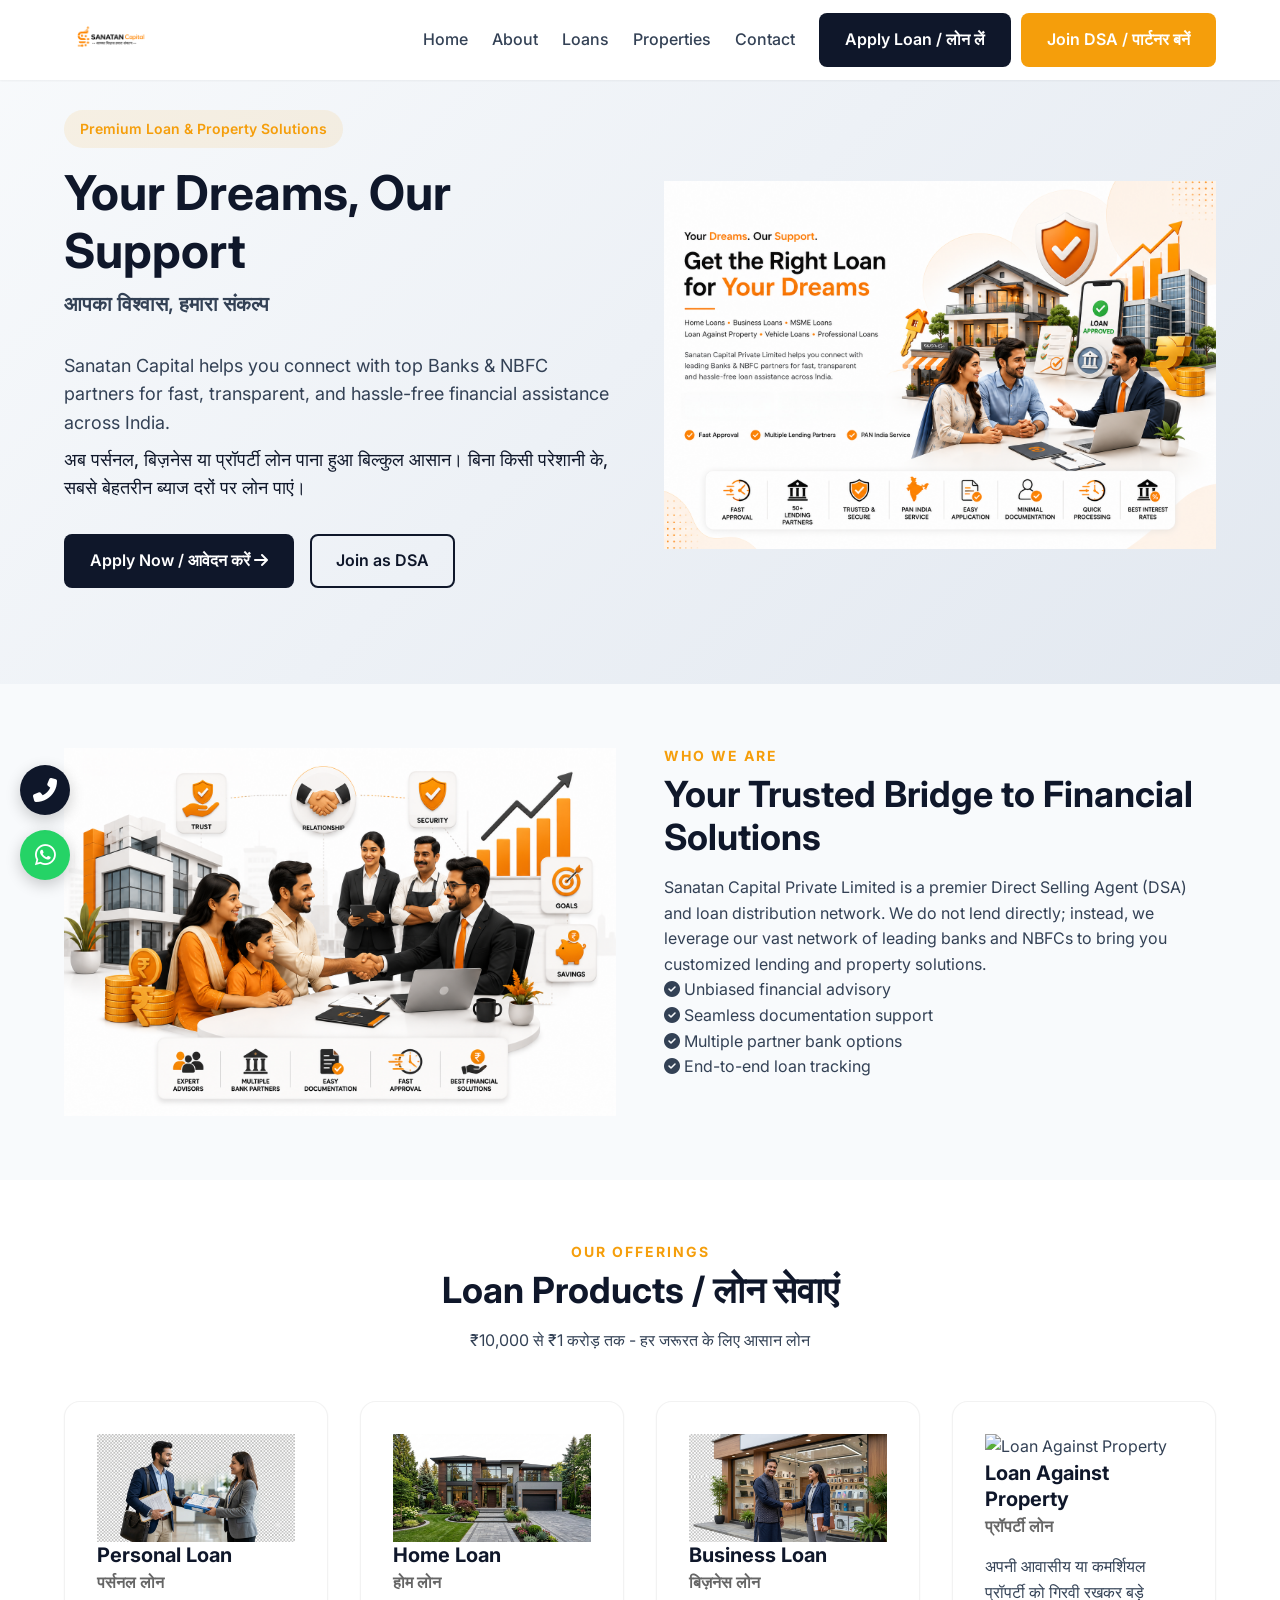
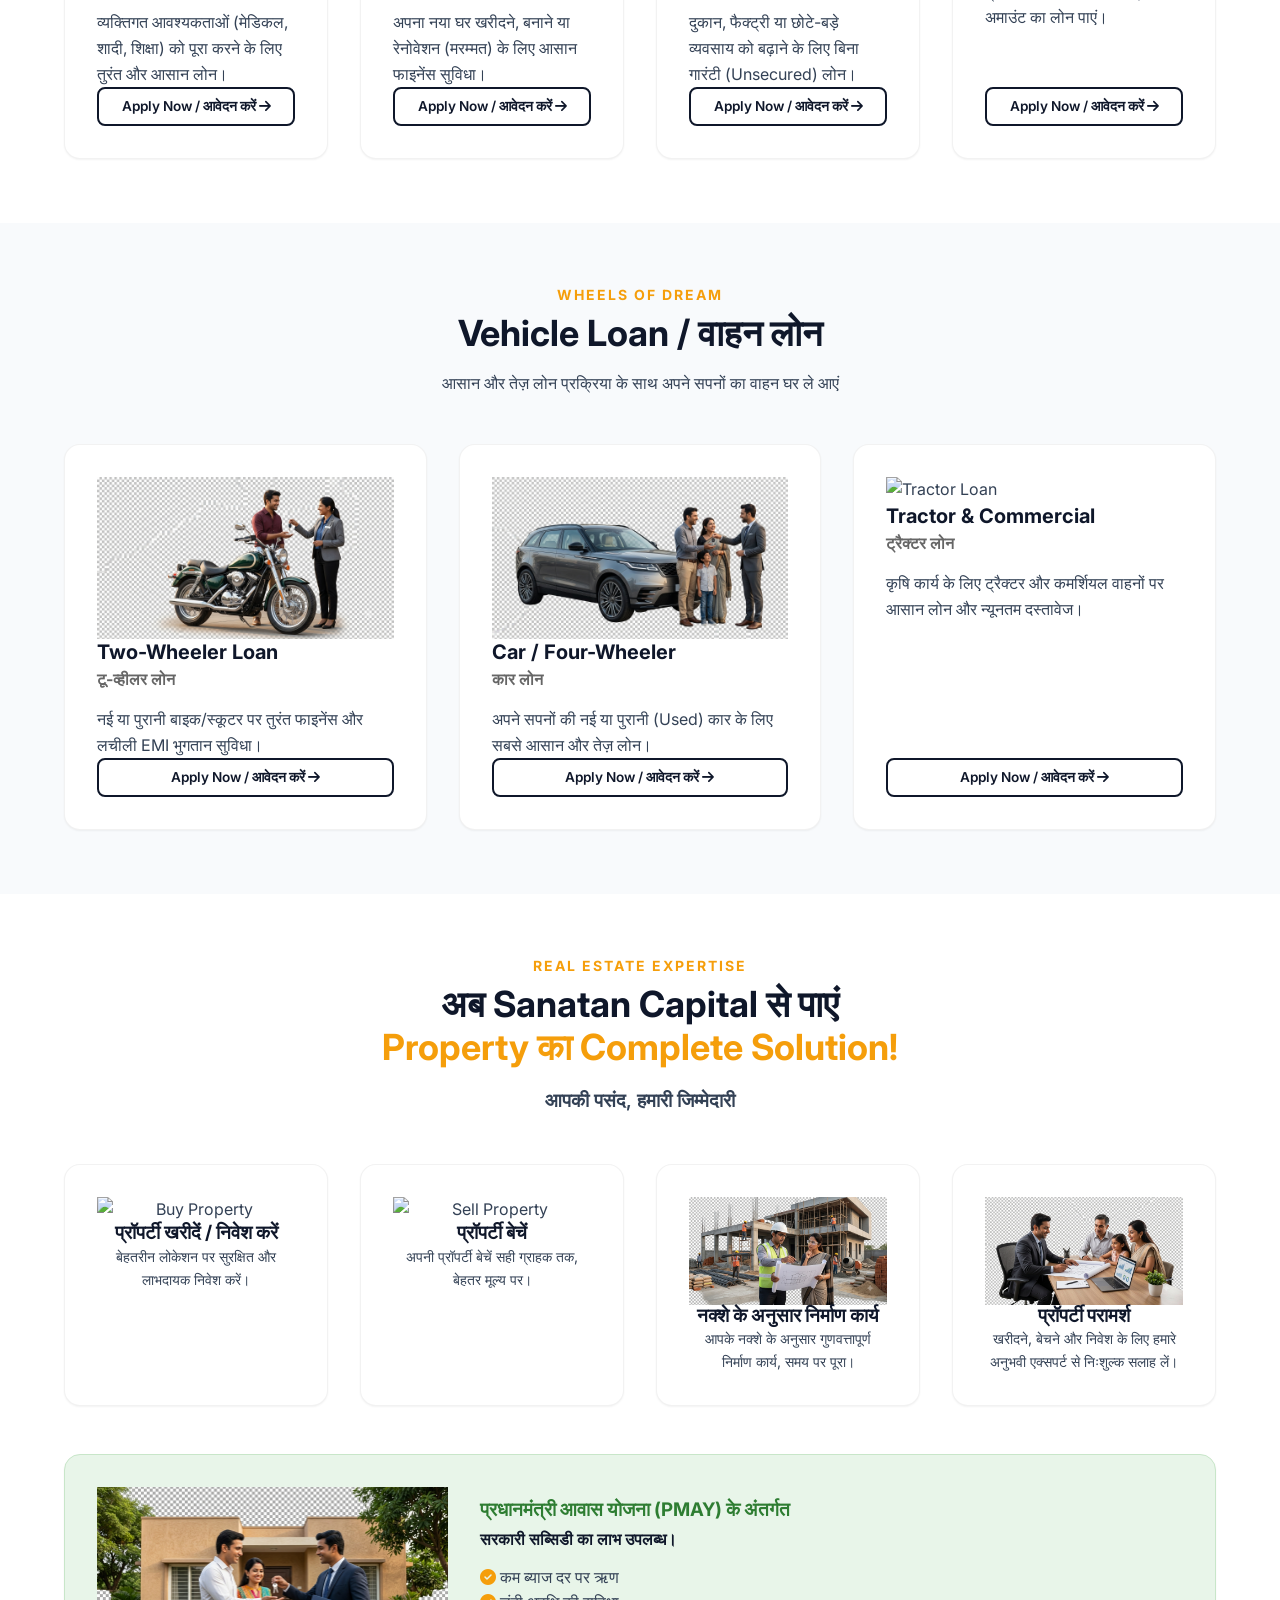
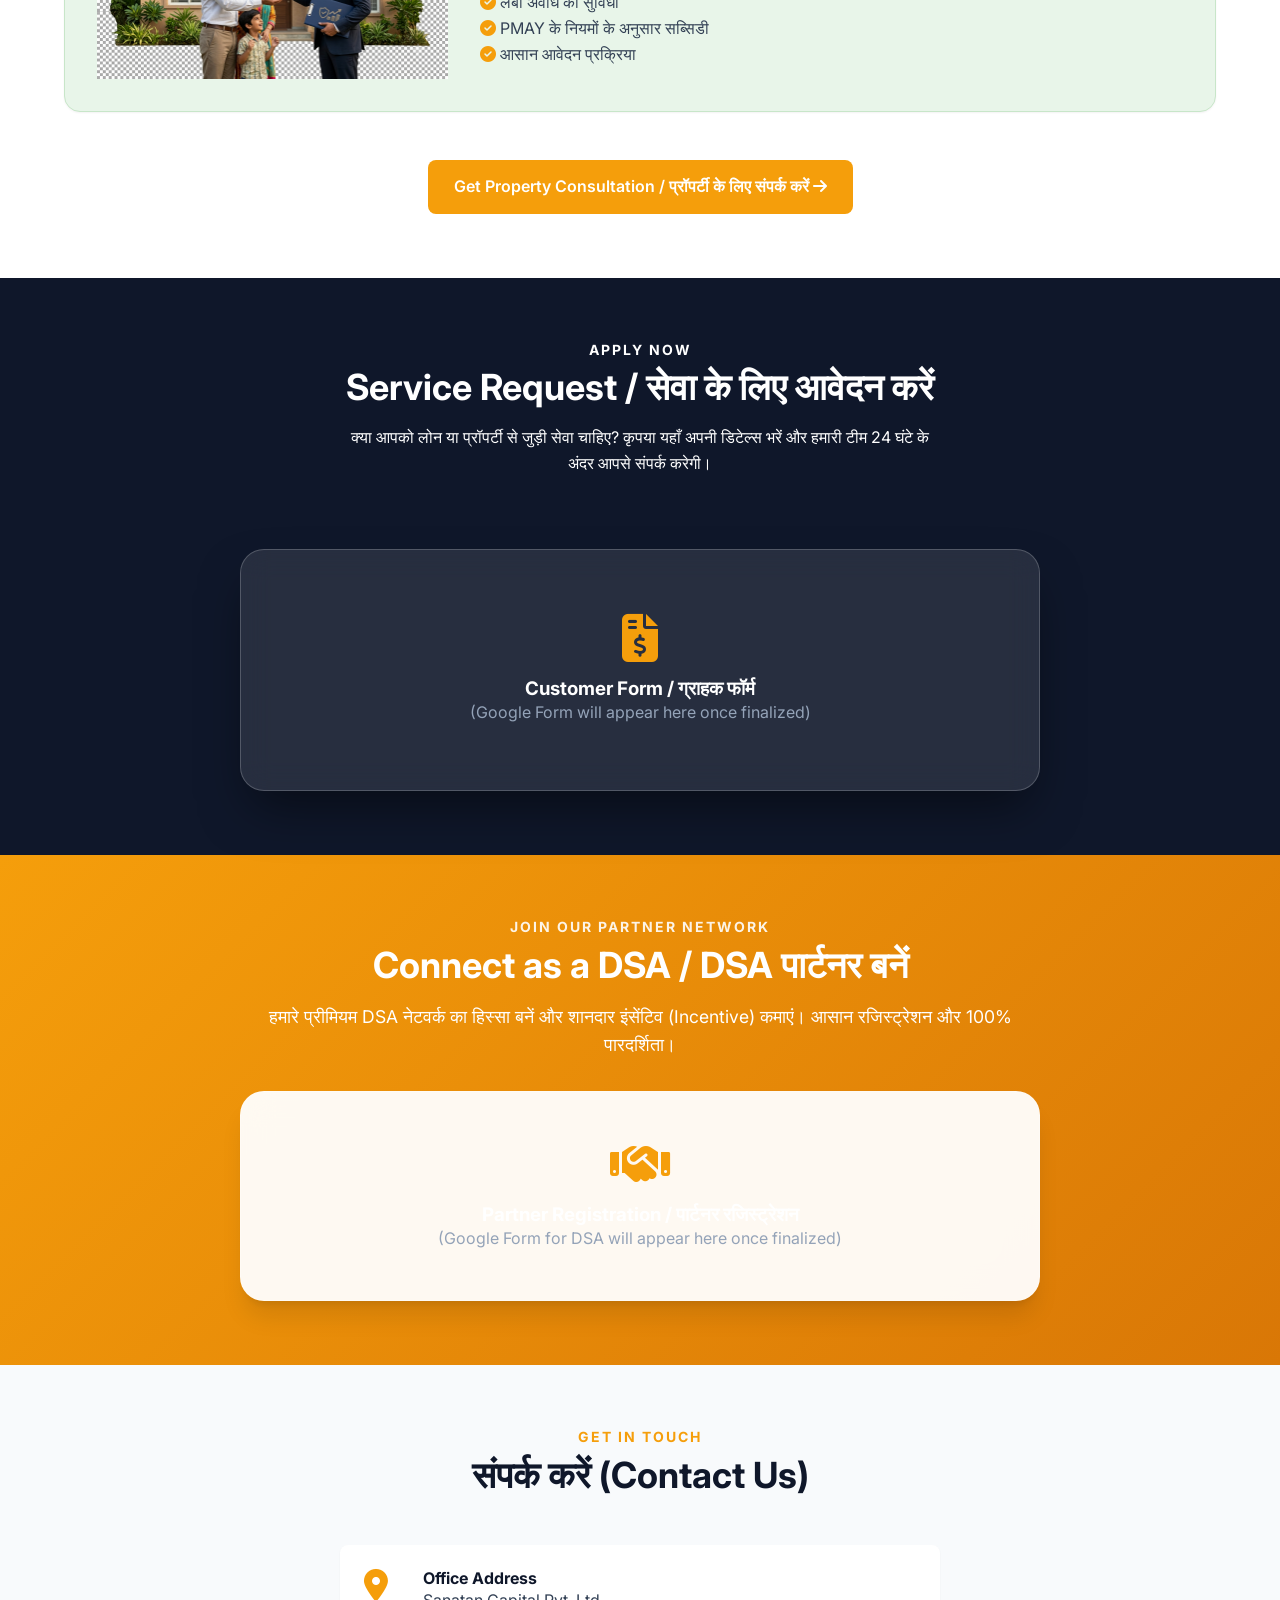
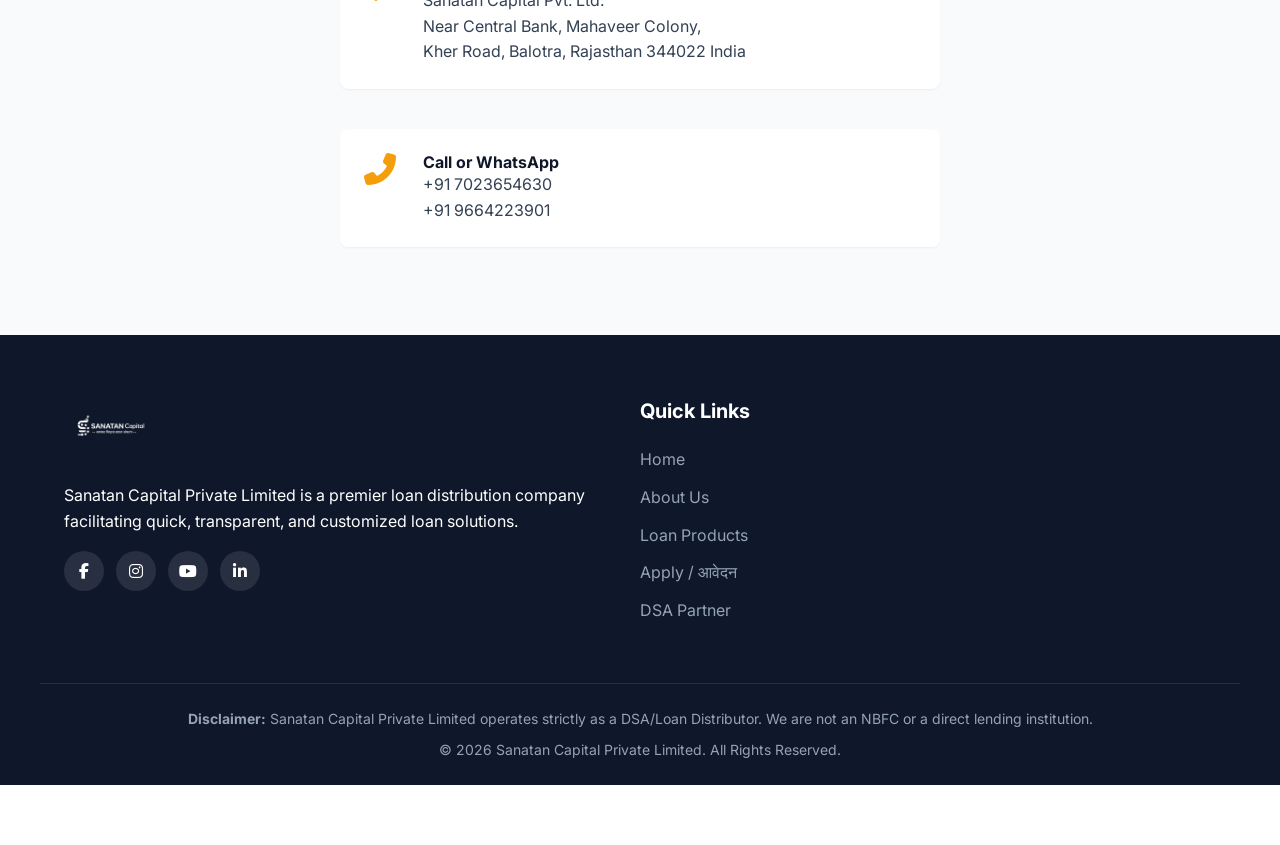
==== commit 6d8b2aa8: "Update vehicle loan section and product descriptions" ====
--- a/index.html
+++ b/index.html
@@ -91,43 +91,42 @@
         </div>
     </section>
 
-
-        <!-- General Loan Products -->
+<!-- General Loan Products -->
     <section id="products" class="products section">
         <div class="container">
-            <div class="section-header reveal-up">
+            <div class="section-header reveal-up active">
                 <h4 class="section-subtitle">Our Offerings</h4>
                 <h2 class="section-title">Loan Products / लोन सेवाएं</h2>
                 <p>₹10,000 से ₹1 करोड़ तक - हर जरूरत के लिए आसान लोन</p>
             </div>
             <div class="product-grid">
                 <!-- Personal Loan -->
-                <div class="card product-card reveal-up">
-                    <div class="card-icon"><i class="fas fa-user"></i></div>
+                <div class="card product-card reveal-up active">
+                    <img src="assets/personal-loan.png" alt="Personal Loan" class="asset-icon">
                     <h3>Personal Loan<br><span style="font-size:1rem; color:#666;">पर्सनल लोन</span></h3>
                     <p>व्यक्तिगत आवश्यकताओं (मेडिकल, शादी, शिक्षा) को पूरा करने के लिए तुरंत और आसान लोन।</p>
                     <a href="#apply-loan" class="btn btn-outline btn-sm" style="width: 100%; margin-top: auto;">Apply Now / आवेदन करें <i class="fas fa-arrow-right"></i></a>
                 </div>
                 
                 <!-- Home Loan -->
-                <div class="card product-card reveal-up" style="transition-delay: 0.1s;">
-                    <div class="card-icon"><i class="fas fa-home"></i></div>
+                <div class="card product-card reveal-up active" style="transition-delay: 0.1s;">
+                    <img src="assets/home-loan.png" alt="Home Loan" class="asset-icon">
                     <h3>Home Loan<br><span style="font-size:1rem; color:#666;">होम लोन</span></h3>
                     <p>अपना नया घर खरीदने, बनाने या रेनोवेशन (मरम्मत) के लिए आसान फाइनेंस सुविधा।</p>
                     <a href="#apply-loan" class="btn btn-outline btn-sm" style="width: 100%; margin-top: auto;">Apply Now / आवेदन करें <i class="fas fa-arrow-right"></i></a>
                 </div>
                 
                 <!-- Business Loan -->
-                <div class="card product-card reveal-up" style="transition-delay: 0.2s;">
-                    <div class="card-icon"><i class="fas fa-briefcase"></i></div>
+                <div class="card product-card reveal-up active" style="transition-delay: 0.2s;">
+                    <img src="assets/business-loan.png" alt="Business Loan" class="asset-icon">
                     <h3>Business Loan<br><span style="font-size:1rem; color:#666;">बिज़नेस लोन</span></h3>
                     <p>दुकान, फैक्ट्री या छोटे-बड़े व्यवसाय को बढ़ाने के लिए बिना गारंटी (Unsecured) लोन।</p>
                     <a href="#apply-loan" class="btn btn-outline btn-sm" style="width: 100%; margin-top: auto;">Apply Now / आवेदन करें <i class="fas fa-arrow-right"></i></a>
                 </div>
                 
                 <!-- Loan Against Property -->
-                <div class="card product-card reveal-up" style="transition-delay: 0.3s;">
-                    <div class="card-icon"><i class="fas fa-building"></i></div>
+                <div class="card product-card reveal-up active" style="transition-delay: 0.3s;">
+                    <img src="assets/loan-against-property.png" alt="Loan Against Property" class="asset-icon">
                     <h3>Loan Against Property<br><span style="font-size:1rem; color:#666;">प्रॉपर्टी लोन</span></h3>
                     <p>अपनी आवासीय या कमर्शियल प्रॉपर्टी को गिरवी रखकर बड़े अमाउंट का लोन पाएं।</p>
                     <a href="#apply-loan" class="btn btn-outline btn-sm" style="width: 100%; margin-top: auto;">Apply Now / आवेदन करें <i class="fas fa-arrow-right"></i></a>
@@ -135,27 +134,34 @@
             </div>
         </div>
     </section>
-
-    <!-- Vehicle Loan Section -->
+<!-- Vehicle Loan Section -->
     <section id="vehicle-loans" class="section bg-light">
         <div class="container">
-            <div class="section-header reveal-up">
+            <div class="section-header reveal-up active">
                 <h4 class="section-subtitle">Wheels of Dream</h4>
                 <h2 class="section-title">Vehicle Loan / वाहन लोन</h2>
                 <p>आसान और तेज़ लोन प्रक्रिया के साथ अपने सपनों का वाहन घर ले आएं</p>
             </div>
             <div class="product-grid">
-                <!-- Car Loan -->
-                <div class="card product-card reveal-up">
-                    <div class="card-icon"><i class="fas fa-car-side"></i></div>
+                <!-- Two Wheeler Loan -->
+                <div class="card product-card reveal-up active">
+                    <img src="assets/bike-loan.png" alt="Two Wheeler Loan" class="asset-icon">
+                    <h3>Two-Wheeler Loan<br><span style="font-size:1rem; color:#666;">टू-व्हीलर लोन</span></h3>
+                    <p>नई या पुरानी बाइक/स्कूटर पर तुरंत फाइनेंस और लचीली EMI भुगतान सुविधा।</p>
+                    <a href="#apply-loan" class="btn btn-outline btn-sm" style="width: 100%; margin-top: auto;">Apply Now / आवेदन करें <i class="fas fa-arrow-right"></i></a>
+                </div>
+                
+                <!-- Four Wheeler / Car Loan (🔴 Naya Asset Yahan Hai 🔴) -->
+                <div class="card product-card reveal-up active" style="transition-delay: 0.1s;">
+                    <img src="assets/four-wheeler-loan.png" alt="Car Loan" class="asset-icon">
                     <h3>Car / Four-Wheeler<br><span style="font-size:1rem; color:#666;">कार लोन</span></h3>
-                    <p>नई या पुरानी (Used) कार पर तुरंत फाइनेंस और लचीली EMI भुगतान सुविधा।</p>
+                    <p>अपने सपनों की नई या पुरानी (Used) कार के लिए सबसे आसान और तेज़ लोन।</p>
                     <a href="#apply-loan" class="btn btn-outline btn-sm" style="width: 100%; margin-top: auto;">Apply Now / आवेदन करें <i class="fas fa-arrow-right"></i></a>
                 </div>
                 
                 <!-- Tractor Loan -->
-                <div class="card product-card reveal-up" style="transition-delay: 0.1s;">
-                    <div class="card-icon"><i class="fas fa-tractor"></i></div>
+                <div class="card product-card reveal-up active" style="transition-delay: 0.2s;">
+                    <img src="assets/tractor-loan.png" alt="Tractor Loan" class="asset-icon">
                     <h3>Tractor & Commercial<br><span style="font-size:1rem; color:#666;">ट्रैक्टर लोन</span></h3>
                     <p>कृषि कार्य के लिए ट्रैक्टर और कमर्शियल वाहनों पर आसान लोन और न्यूनतम दस्तावेज।</p>
                     <a href="#apply-loan" class="btn btn-outline btn-sm" style="width: 100%; margin-top: auto;">Apply Now / आवेदन करें <i class="fas fa-arrow-right"></i></a>
@@ -164,6 +170,64 @@
         </div>
     </section>
 
+    <!-- Property Solutions Section -->
+    <section id="property-solutions" class="section">
+        <div class="container">
+            <div class="section-header reveal-up active text-center">
+                <h4 class="section-subtitle">Real Estate Expertise</h4>
+                <h2 class="section-title">अब Sanatan Capital से पाएं<br><span style="color: var(--secondary);">Property का Complete Solution!</span></h2>
+                <p style="font-size: 1.2rem; font-weight: 600;">आपकी पसंद, हमारी जिम्मेदारी</p>
+            </div>
+            
+            <div class="product-grid property-services" style="grid-template-columns: repeat(auto-fit, minmax(220px, 1fr)); margin-bottom: 3rem;">
+                <div class="card text-center reveal-up">
+                    <img src="assets/buy-property.png" alt="Buy Property" class="asset-icon">
+                    <h3>प्रॉपर्टी खरीदें / निवेश करें</h3>
+                    <p style="font-size: 0.9rem;">बेहतरीन लोकेशन पर सुरक्षित और लाभदायक निवेश करें।</p>
+                </div>
+                
+                <div class="card text-center reveal-up" style="transition-delay: 0.1s;">
+                    <img src="assets/sell-property.png" alt="Sell Property" class="asset-icon">
+                    <h3>प्रॉपर्टी बेचें</h3>
+                    <p style="font-size: 0.9rem;">अपनी प्रॉपर्टी बेचें सही ग्राहक तक, बेहतर मूल्य पर।</p>
+                </div>
+
+                <div class="card text-center reveal-up" style="transition-delay: 0.2s;">
+                    <img src="assets/construction-work.png" alt="Construction" class="asset-icon">
+                    <h3>नक्शे के अनुसार निर्माण कार्य</h3>
+                    <p style="font-size: 0.9rem;">आपके नक्शे के अनुसार गुणवत्तापूर्ण निर्माण कार्य, समय पर पूरा।</p>
+                </div>
+
+                <div class="card text-center reveal-up" style="transition-delay: 0.3s;">
+                    <img src="assets/property-consultation.png" alt="Consultation" class="asset-icon">
+                    <h3>प्रॉपर्टी परामर्श</h3>
+                    <p style="font-size: 0.9rem;">खरीदने, बेचने और निवेश के लिए हमारे अनुभवी एक्सपर्ट से निःशुल्क सलाह लें।</p>
+                </div>
+            </div>
+            
+            <!-- PMAY Banner Section -->
+            <div class="pmay-banner card reveal-up" style="display: flex; flex-direction: row; align-items: center; flex-wrap: wrap; gap: 2rem; background: #E8F5E9; border: 1px solid #C8E6C9; margin-bottom: 3rem;">
+                <div style="flex: 1; min-width: 250px; text-align: center;">
+                    <img src="assets/pmay.png" alt="PMAY Subsidy" style="max-width: 100%; height: auto;">
+                </div>
+                <div style="flex: 2; min-width: 250px;">
+                    <h3 style="color: #2E7D32; margin-bottom: 0.5rem;">प्रधानमंत्री आवास योजना (PMAY) के अंतर्गत</h3>
+                    <h4 style="margin-bottom: 1rem;">सरकारी सब्सिडी का लाभ उपलब्ध।</h4>
+                    <ul style="list-style: none; padding: 0;">
+                        <li><i class="fas fa-check-circle text-secondary"></i> कम ब्याज दर पर ऋण</li>
+                        <li><i class="fas fa-check-circle text-secondary"></i> लंबी अवधि की सुविधा</li>
+                        <li><i class="fas fa-check-circle text-secondary"></i> PMAY के नियमों के अनुसार सब्सिडी</li>
+                        <li><i class="fas fa-check-circle text-secondary"></i> आसान आवेदन प्रक्रिया</li>
+                    </ul>
+                </div>
+            </div>
+            
+            <!-- Property Consultation Button -->
+            <div class="text-center mt-4 reveal-up" style="margin-top: 3rem;">
+                <a href="#apply-loan" class="btn btn-secondary">Get Property Consultation / प्रॉपर्टी के लिए संपर्क करें <i class="fas fa-arrow-right"></i></a>
+            </div>
+        </div>
+    </section>
 
     <!-- CUSTOMER LOAN APPLICATION SECTION -->
     <section id="apply-loan" class="apply section bg-dark text-white">
@@ -201,37 +265,7 @@
             </div>
         </div>
     </section>
-    <!-- Property Solutions Section (Bilingual) -->
-    <section id="property-solutions" class="section">
-        <div class="container">
-            
-            <div class="section-header reveal-up">
-                <h4 class="section-subtitle">Real Estate Expertise</h4>
-                <h2 class="section-title">Property Solutions / प्रॉपर्टी समाधान</h2>
-                <p>आपकी पसंद, हमारी जिम्मेदारी | PMAY सब्सिडी उपलब्ध</p>
-            </div>
-            
-            <div class="product-grid">
-                <div class="card product-card reveal-up">
-                    <div class="card-icon"><i class="fas fa-handshake"></i></div>
-                    <h3>Buy & Sell Property<br><span style="font-size:1rem; color:#666;">प्रॉपर्टी खरीदें / बेचें</span></h3>
-                    <p>बेहतरीन लोकेशन पर घर/प्लॉट खरीदें या अपनी प्रॉपर्टी सही ग्राहक तक बेहतर मूल्य पर बेचें।</p>
-                </div>
-                
-                <div class="card product-card reveal-up" style="transition-delay: 0.1s;">
-                    <div class="card-icon"><i class="fas fa-hard-hat"></i></div>
-                    <h3>Construction Work<br><span style="font-size:1rem; color:#666;">निर्माण कार्य</span></h3>
-                    <p>आपके स्वीकृत नक्शे के अनुसार गुणवत्तापूर्ण (Quality) निर्माण कार्य, समय पर पूरा।</p>
-                </div>
-            </div>
-            
-            <!-- 🔴 Naya Property Consultation Button 🔴 -->
-            <div class="text-center mt-4 reveal-up" style="margin-top: 3rem;">
-                <a href="#apply-loan" class="btn btn-secondary">Get Property Consultation / प्रॉपर्टी के लिए संपर्क करें <i class="fas fa-arrow-right"></i></a>
-            </div>
-            
-        </div>
-    </section>
+   
 
     <!-- Contact Section -->
     <section id="contact" class="contact section bg-light">
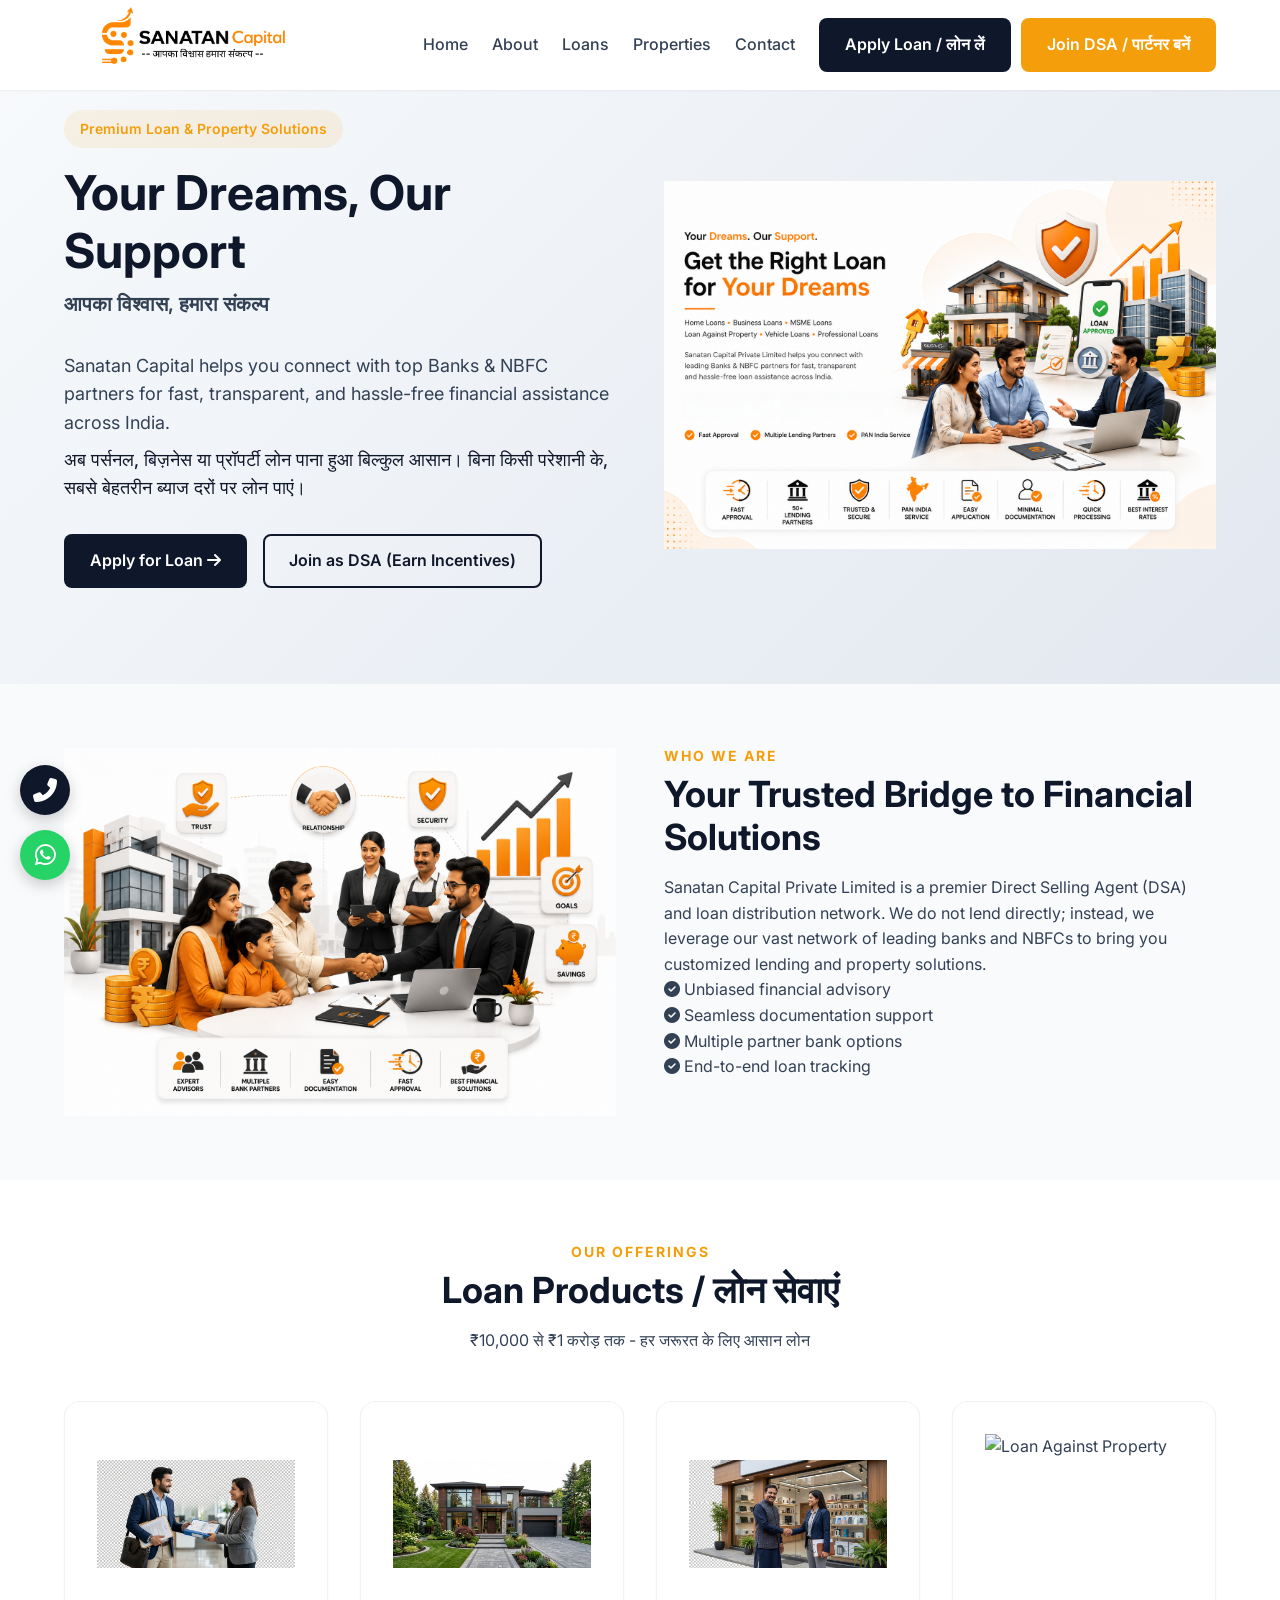
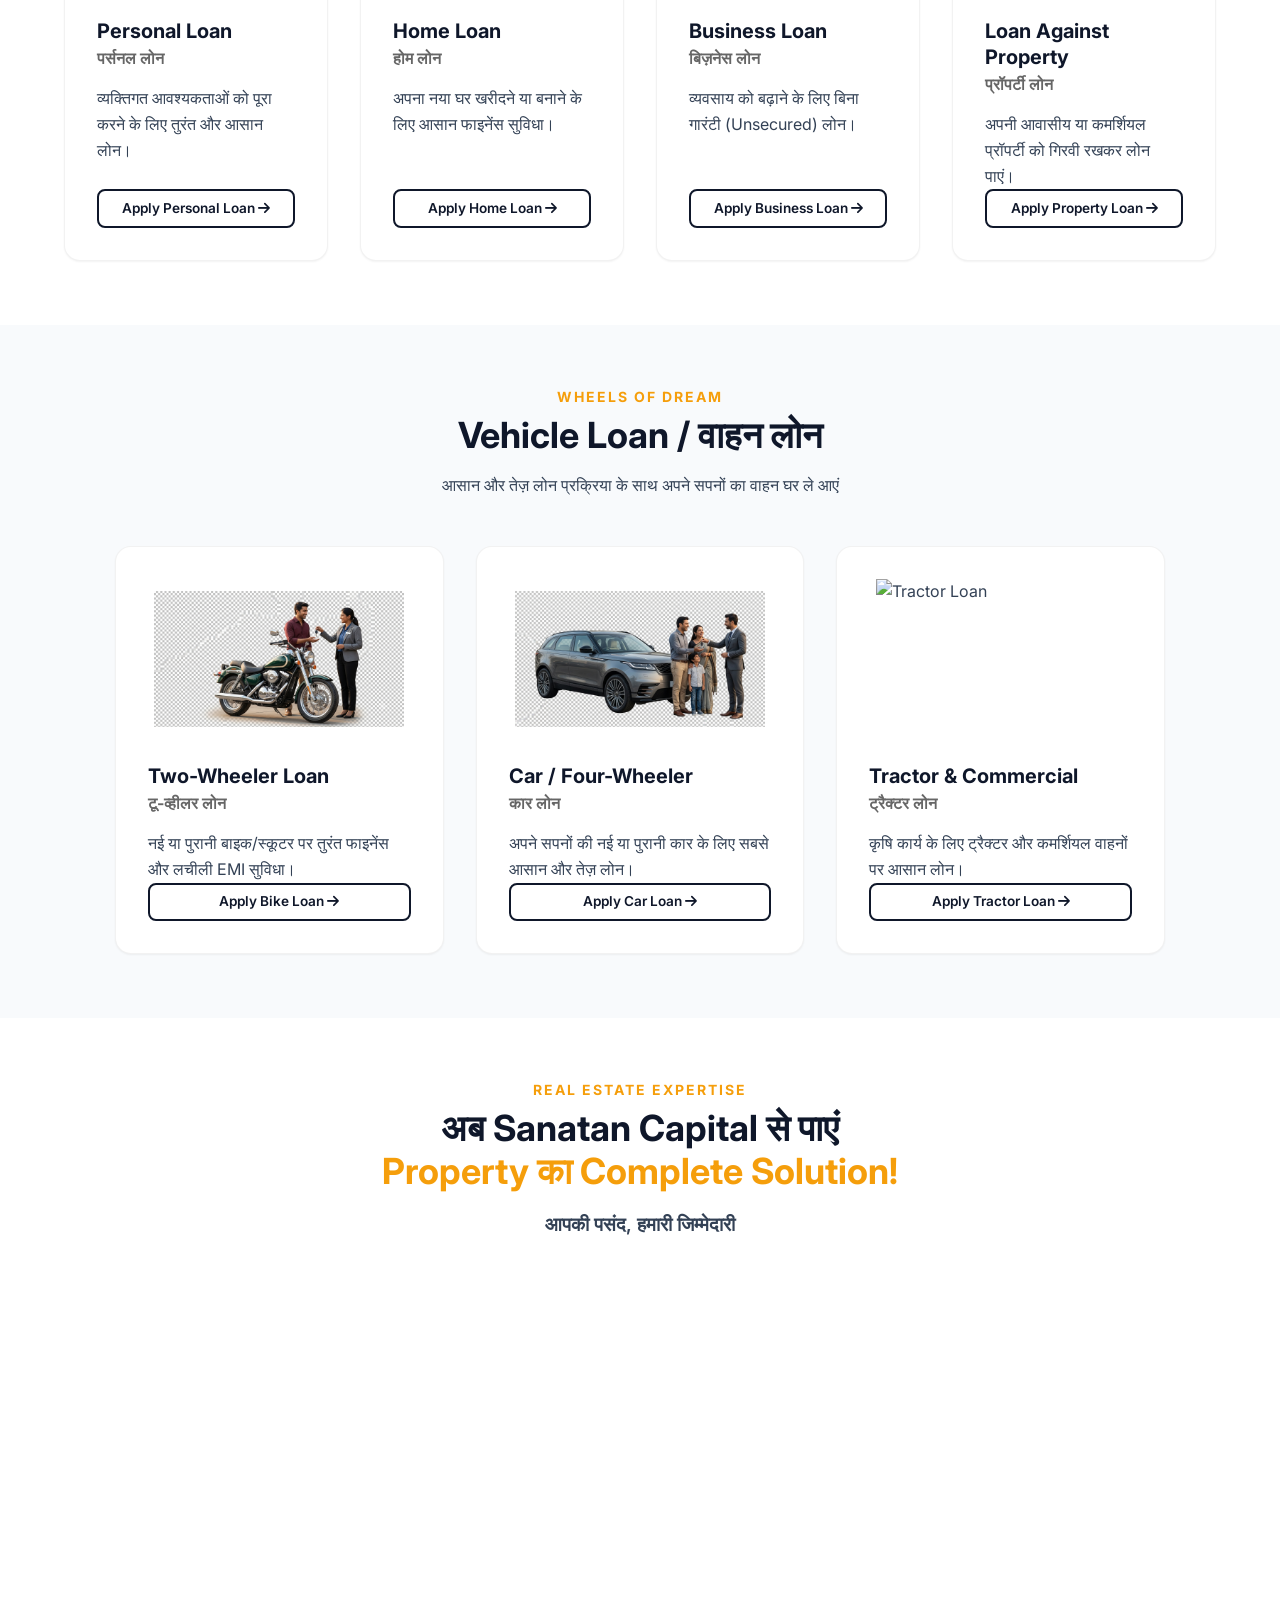
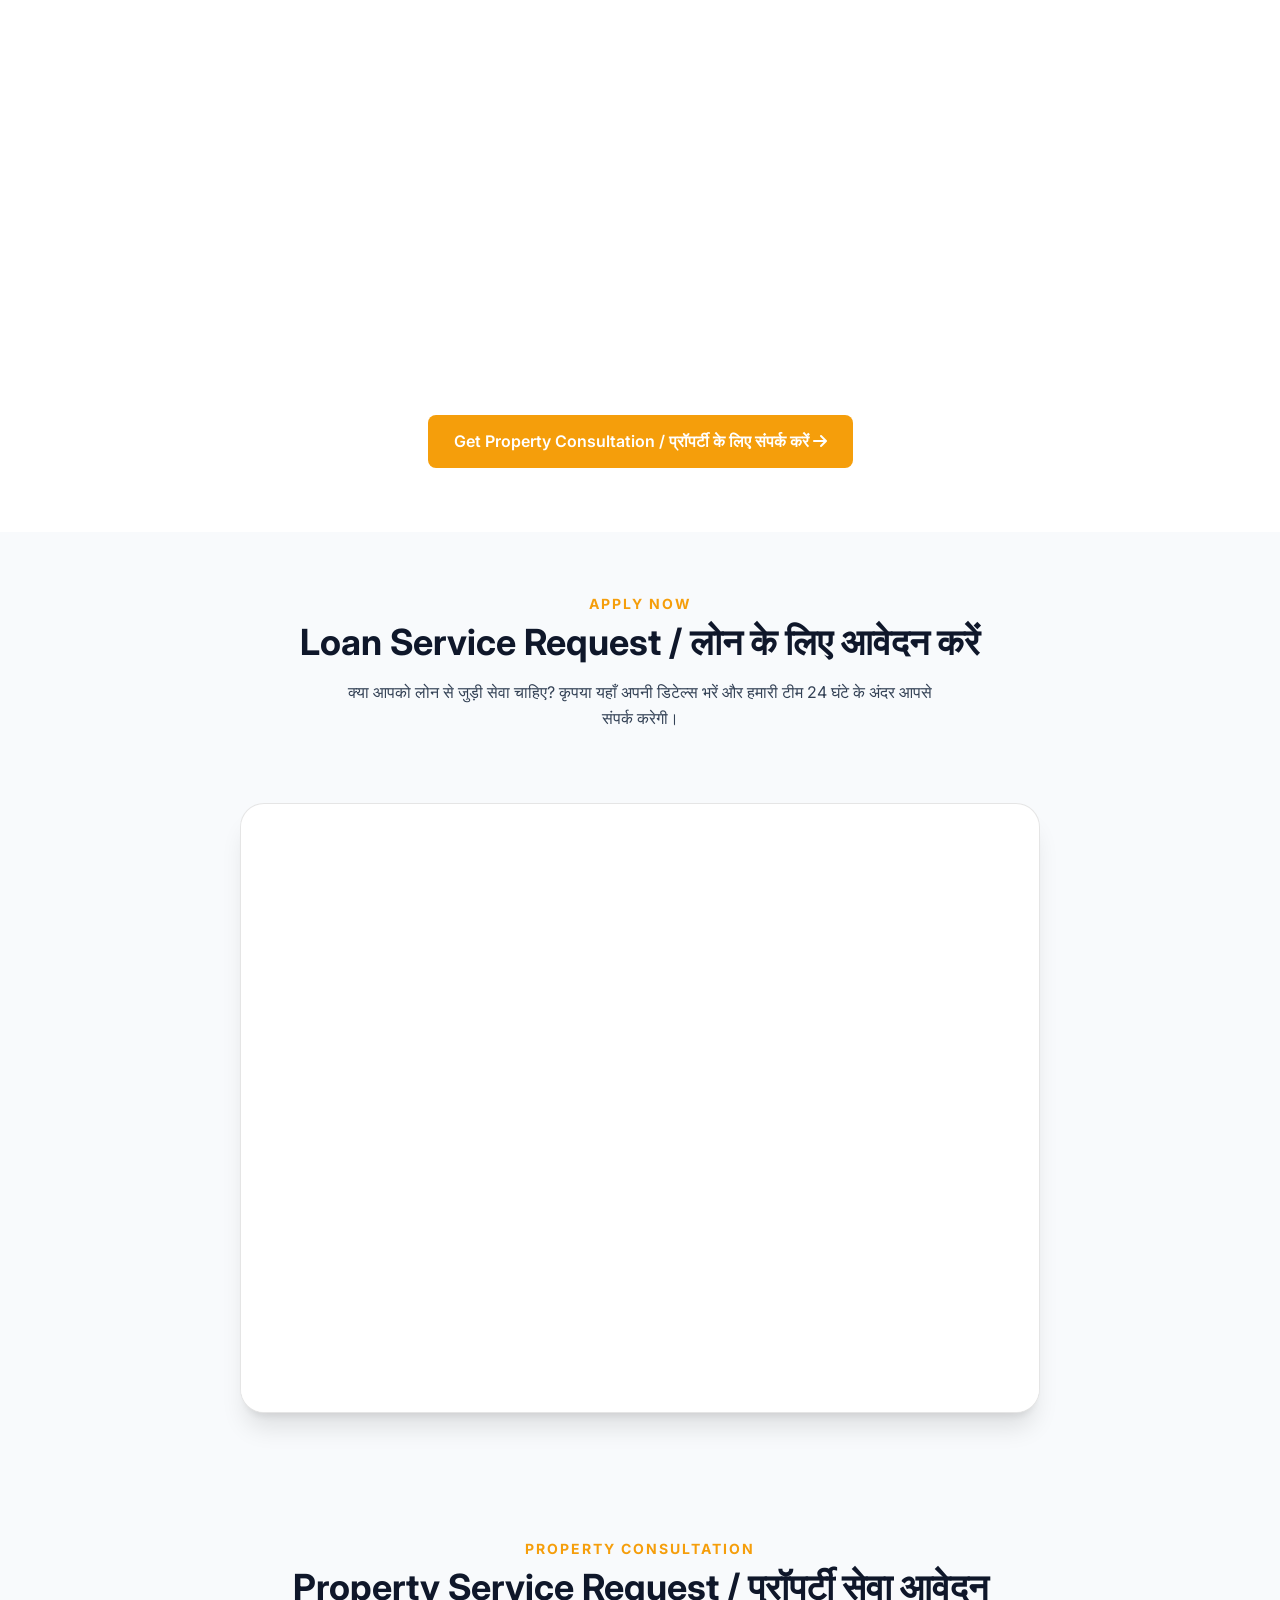
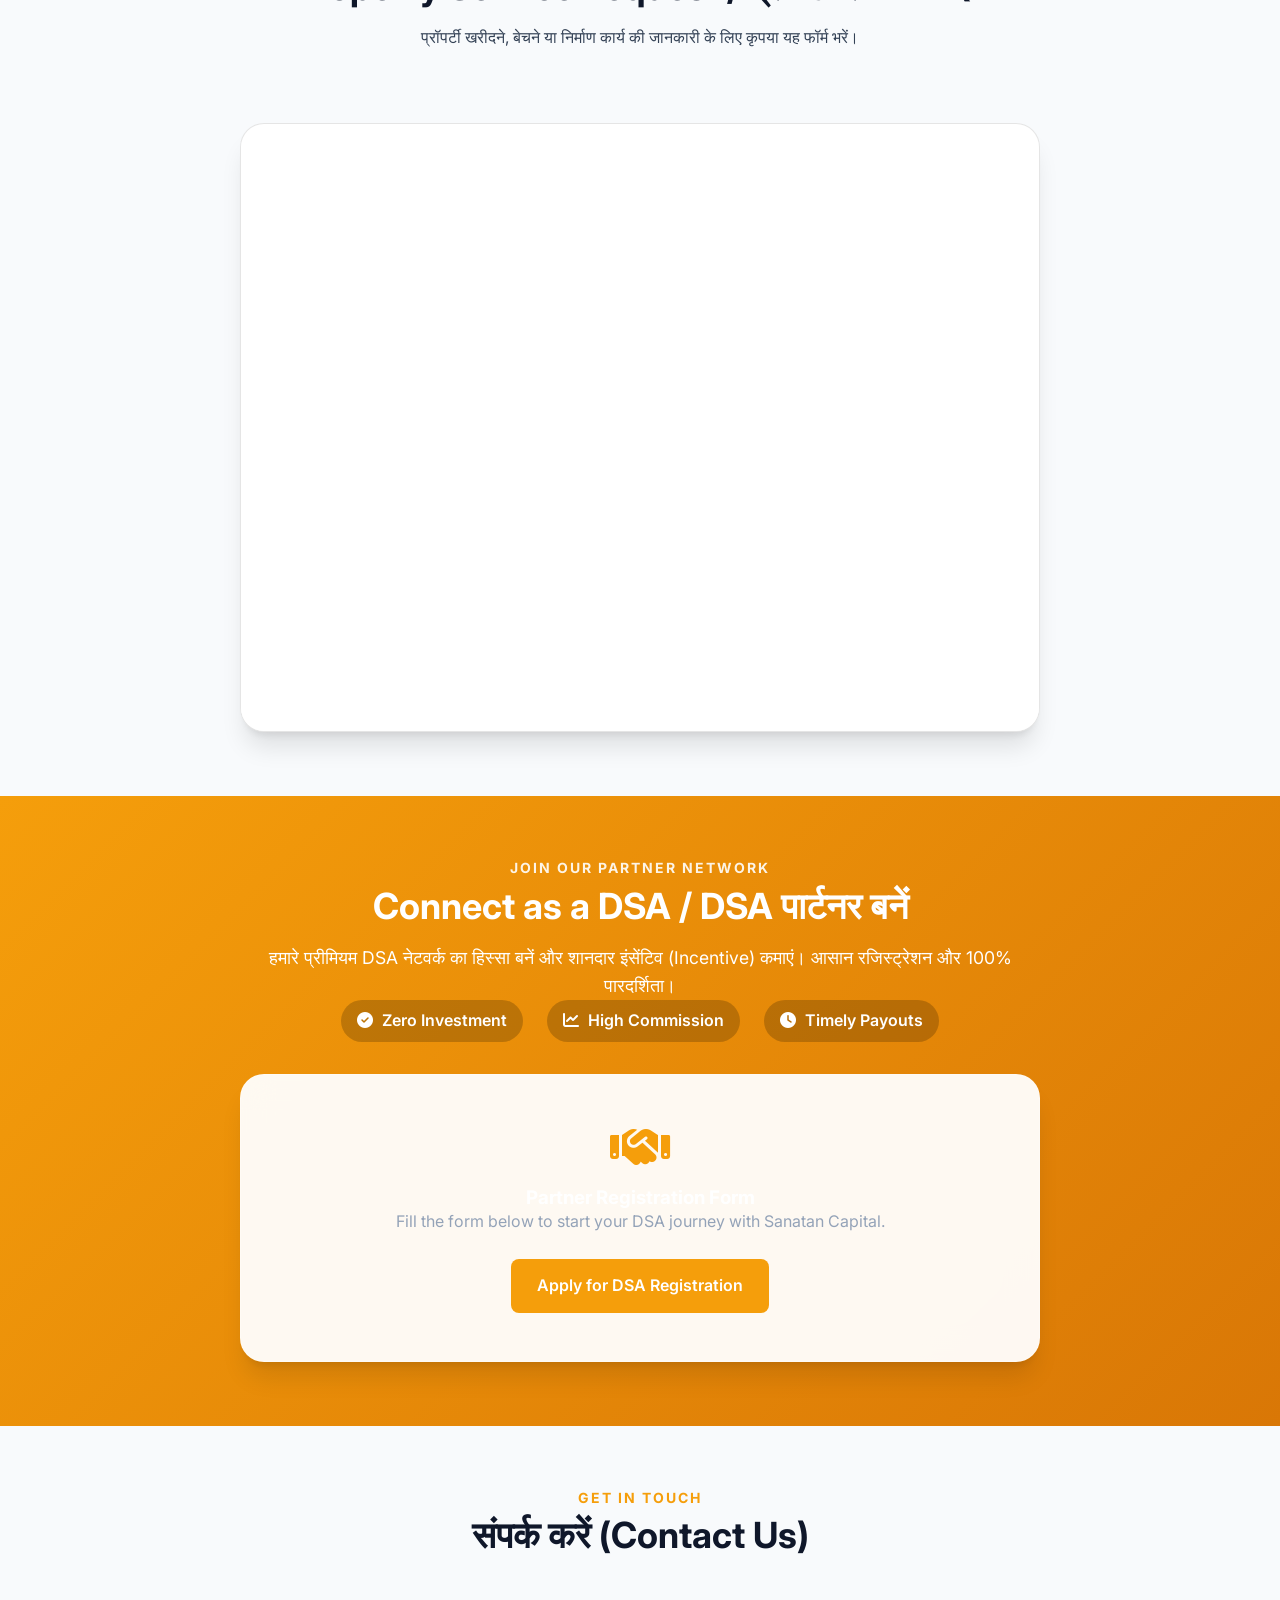
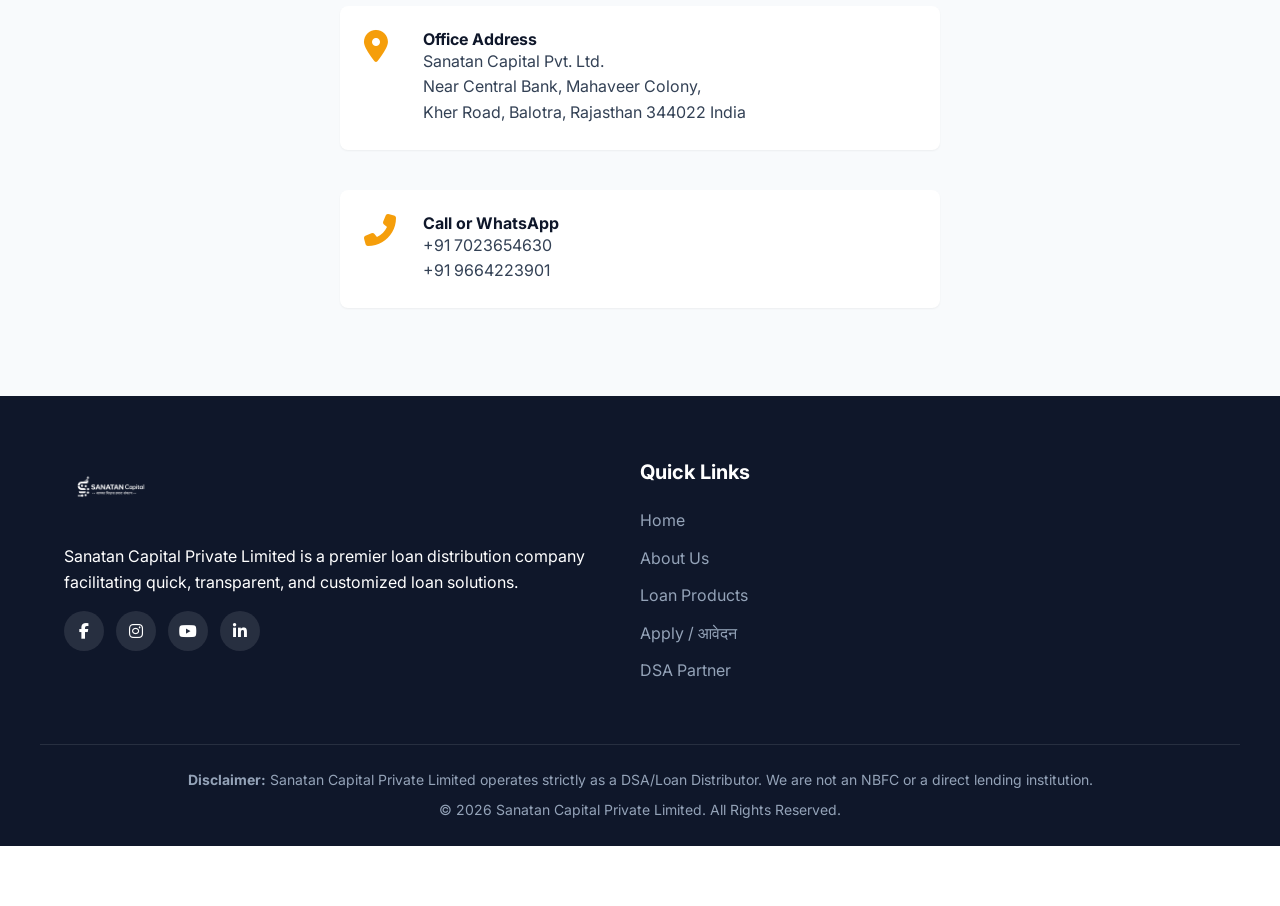
==== commit 8e29bc31: "Update loan application links and text in index.html" ====
--- a/index.html
+++ b/index.html
@@ -17,14 +17,12 @@
     <!-- Header & Navigation -->
     <header id="header" class="header" role="banner">
         <nav class="navbar container" aria-label="Main Navigation">
-            <!-- Bada Logo -->
             <a href="#" class="logo" aria-label="Sanatan Capital Home">
                 <img src="assets/logo-horizontal.png" alt="Sanatan Capital" onerror="this.src='assets/logo.png';">
             </a>
             
-            <!-- Mobile Action Button & Hamburger -->
             <div class="nav-actions">
-                <a href="#apply-loan" class="btn btn-primary btn-sm head-apply-btn">Apply / आवेदन</a>
+                <a href="#loan-form-section" class="btn btn-primary btn-sm head-apply-btn">Apply Loan</a>
                 <div class="hamburger" aria-label="Toggle Navigation Menu" tabindex="0">
                     <i class="fas fa-bars" aria-hidden="true"></i>
                 </div>
@@ -38,14 +36,14 @@
                 <a href="#contact">Contact</a>
                 
                 <div class="desktop-header-btns">
-                    <a href="#apply-loan" class="btn btn-primary">Apply Loan / लोन लें</a>
+                    <a href="#loan-form-section" class="btn btn-primary">Apply Loan / लोन लें</a>
                     <a href="#dsa-partner" class="btn btn-secondary">Join DSA / पार्टनर बनें</a>
                 </div>
             </div>
         </nav>
     </header>
 
-        <!-- Hero Section -->
+    <!-- Hero Section -->
     <section id="home" class="hero section">
         <div class="container hero-container">
             <div class="hero-content reveal-left">
@@ -54,15 +52,12 @@
                 <h1>Your Dreams, Our Support</h1>
                 <p class="tagline text-secondary mb-4" style="font-size: 1.25rem; font-weight: 600;">आपका विश्वास, हमारा संकल्प</p>
                 
-                <!-- Professional English Text -->
                 <p style="margin-bottom: 0.5rem;">Sanatan Capital helps you connect with top Banks & NBFC partners for fast, transparent, and hassle-free financial assistance across India.</p>
-                
-                <!-- Customer Centric Hindi Text -->
                 <p style="font-size: 1.1rem; color: var(--primary); font-weight: 500; margin-bottom: 2rem;">अब पर्सनल, बिज़नेस या प्रॉपर्टी लोन पाना हुआ बिल्कुल आसान। बिना किसी परेशानी के, सबसे बेहतरीन ब्याज दरों पर लोन पाएं।</p>
                 
                 <div class="hero-buttons">
-                    <a href="#apply-loan" class="btn btn-primary">Apply Now / आवेदन करें <i class="fas fa-arrow-right"></i></a>
-                    <a href="#dsa-partner" class="btn btn-outline">Join as DSA</a>
+                    <a href="#loan-form-section" class="btn btn-primary">Apply for Loan <i class="fas fa-arrow-right"></i></a>
+                    <a href="#dsa-partner" class="btn btn-outline">Join as DSA (Earn Incentives)</a>
                 </div>
             </div>
             <div class="hero-image reveal-right">
@@ -71,7 +66,7 @@
         </div>
     </section>
 
-    <!-- About Section (English mostly for Professional Look) -->
+    <!-- About Section -->
     <section id="about" class="about section bg-light">
         <div class="container about-container">
             <div class="about-image reveal-left">
@@ -91,7 +86,7 @@
         </div>
     </section>
 
-<!-- General Loan Products -->
+    <!-- General Loan Products -->
     <section id="products" class="products section">
         <div class="container">
             <div class="section-header reveal-up active">
@@ -104,37 +99,38 @@
                 <div class="card product-card reveal-up active">
                     <img src="assets/personal-loan.png" alt="Personal Loan" class="asset-icon">
                     <h3>Personal Loan<br><span style="font-size:1rem; color:#666;">पर्सनल लोन</span></h3>
-                    <p>व्यक्तिगत आवश्यकताओं (मेडिकल, शादी, शिक्षा) को पूरा करने के लिए तुरंत और आसान लोन।</p>
-                    <a href="#apply-loan" class="btn btn-outline btn-sm" style="width: 100%; margin-top: auto;">Apply Now / आवेदन करें <i class="fas fa-arrow-right"></i></a>
+                    <p>व्यक्तिगत आवश्यकताओं को पूरा करने के लिए तुरंत और आसान लोन।</p>
+                    <a href="#loan-form-section" class="btn btn-outline btn-sm" style="width: 100%; margin-top: auto;">Apply Personal Loan <i class="fas fa-arrow-right"></i></a>
                 </div>
                 
                 <!-- Home Loan -->
                 <div class="card product-card reveal-up active" style="transition-delay: 0.1s;">
                     <img src="assets/home-loan.png" alt="Home Loan" class="asset-icon">
                     <h3>Home Loan<br><span style="font-size:1rem; color:#666;">होम लोन</span></h3>
-                    <p>अपना नया घर खरीदने, बनाने या रेनोवेशन (मरम्मत) के लिए आसान फाइनेंस सुविधा।</p>
-                    <a href="#apply-loan" class="btn btn-outline btn-sm" style="width: 100%; margin-top: auto;">Apply Now / आवेदन करें <i class="fas fa-arrow-right"></i></a>
+                    <p>अपना नया घर खरीदने या बनाने के लिए आसान फाइनेंस सुविधा।</p>
+                    <a href="#loan-form-section" class="btn btn-outline btn-sm" style="width: 100%; margin-top: auto;">Apply Home Loan <i class="fas fa-arrow-right"></i></a>
                 </div>
                 
                 <!-- Business Loan -->
                 <div class="card product-card reveal-up active" style="transition-delay: 0.2s;">
                     <img src="assets/business-loan.png" alt="Business Loan" class="asset-icon">
                     <h3>Business Loan<br><span style="font-size:1rem; color:#666;">बिज़नेस लोन</span></h3>
-                    <p>दुकान, फैक्ट्री या छोटे-बड़े व्यवसाय को बढ़ाने के लिए बिना गारंटी (Unsecured) लोन।</p>
-                    <a href="#apply-loan" class="btn btn-outline btn-sm" style="width: 100%; margin-top: auto;">Apply Now / आवेदन करें <i class="fas fa-arrow-right"></i></a>
+                    <p>व्यवसाय को बढ़ाने के लिए बिना गारंटी (Unsecured) लोन।</p>
+                    <a href="#loan-form-section" class="btn btn-outline btn-sm" style="width: 100%; margin-top: auto;">Apply Business Loan <i class="fas fa-arrow-right"></i></a>
                 </div>
                 
                 <!-- Loan Against Property -->
                 <div class="card product-card reveal-up active" style="transition-delay: 0.3s;">
                     <img src="assets/loan-against-property.png" alt="Loan Against Property" class="asset-icon">
                     <h3>Loan Against Property<br><span style="font-size:1rem; color:#666;">प्रॉपर्टी लोन</span></h3>
-                    <p>अपनी आवासीय या कमर्शियल प्रॉपर्टी को गिरवी रखकर बड़े अमाउंट का लोन पाएं।</p>
-                    <a href="#apply-loan" class="btn btn-outline btn-sm" style="width: 100%; margin-top: auto;">Apply Now / आवेदन करें <i class="fas fa-arrow-right"></i></a>
-                </div>
-            </div>
-        </div>
-    </section>
-<!-- Vehicle Loan Section -->
+                    <p>अपनी आवासीय या कमर्शियल प्रॉपर्टी को गिरवी रखकर लोन पाएं।</p>
+                    <a href="#loan-form-section" class="btn btn-outline btn-sm" style="width: 100%; margin-top: auto;">Apply Property Loan <i class="fas fa-arrow-right"></i></a>
+                </div>
+            </div>
+        </div>
+    </section>
+
+    <!-- Vehicle Loan Section -->
     <section id="vehicle-loans" class="section bg-light">
         <div class="container">
             <div class="section-header reveal-up active">
@@ -143,28 +139,25 @@
                 <p>आसान और तेज़ लोन प्रक्रिया के साथ अपने सपनों का वाहन घर ले आएं</p>
             </div>
             <div class="product-grid">
-                <!-- Two Wheeler Loan -->
                 <div class="card product-card reveal-up active">
                     <img src="assets/bike-loan.png" alt="Two Wheeler Loan" class="asset-icon">
                     <h3>Two-Wheeler Loan<br><span style="font-size:1rem; color:#666;">टू-व्हीलर लोन</span></h3>
-                    <p>नई या पुरानी बाइक/स्कूटर पर तुरंत फाइनेंस और लचीली EMI भुगतान सुविधा।</p>
-                    <a href="#apply-loan" class="btn btn-outline btn-sm" style="width: 100%; margin-top: auto;">Apply Now / आवेदन करें <i class="fas fa-arrow-right"></i></a>
-                </div>
-                
-                <!-- Four Wheeler / Car Loan (🔴 Naya Asset Yahan Hai 🔴) -->
+                    <p>नई या पुरानी बाइक/स्कूटर पर तुरंत फाइनेंस और लचीली EMI सुविधा।</p>
+                    <a href="#loan-form-section" class="btn btn-outline btn-sm" style="width: 100%; margin-top: auto;">Apply Bike Loan <i class="fas fa-arrow-right"></i></a>
+                </div>
+                
                 <div class="card product-card reveal-up active" style="transition-delay: 0.1s;">
                     <img src="assets/four-wheeler-loan.png" alt="Car Loan" class="asset-icon">
                     <h3>Car / Four-Wheeler<br><span style="font-size:1rem; color:#666;">कार लोन</span></h3>
-                    <p>अपने सपनों की नई या पुरानी (Used) कार के लिए सबसे आसान और तेज़ लोन।</p>
-                    <a href="#apply-loan" class="btn btn-outline btn-sm" style="width: 100%; margin-top: auto;">Apply Now / आवेदन करें <i class="fas fa-arrow-right"></i></a>
-                </div>
-                
-                <!-- Tractor Loan -->
+                    <p>अपने सपनों की नई या पुरानी कार के लिए सबसे आसान और तेज़ लोन।</p>
+                    <a href="#loan-form-section" class="btn btn-outline btn-sm" style="width: 100%; margin-top: auto;">Apply Car Loan <i class="fas fa-arrow-right"></i></a>
+                </div>
+                
                 <div class="card product-card reveal-up active" style="transition-delay: 0.2s;">
                     <img src="assets/tractor-loan.png" alt="Tractor Loan" class="asset-icon">
                     <h3>Tractor & Commercial<br><span style="font-size:1rem; color:#666;">ट्रैक्टर लोन</span></h3>
-                    <p>कृषि कार्य के लिए ट्रैक्टर और कमर्शियल वाहनों पर आसान लोन और न्यूनतम दस्तावेज।</p>
-                    <a href="#apply-loan" class="btn btn-outline btn-sm" style="width: 100%; margin-top: auto;">Apply Now / आवेदन करें <i class="fas fa-arrow-right"></i></a>
+                    <p>कृषि कार्य के लिए ट्रैक्टर और कमर्शियल वाहनों पर आसान लोन।</p>
+                    <a href="#loan-form-section" class="btn btn-outline btn-sm" style="width: 100%; margin-top: auto;">Apply Tractor Loan <i class="fas fa-arrow-right"></i></a>
                 </div>
             </div>
         </div>
@@ -184,28 +177,31 @@
                     <img src="assets/buy-property.png" alt="Buy Property" class="asset-icon">
                     <h3>प्रॉपर्टी खरीदें / निवेश करें</h3>
                     <p style="font-size: 0.9rem;">बेहतरीन लोकेशन पर सुरक्षित और लाभदायक निवेश करें।</p>
+                    <a href="#property-form-section" class="btn btn-outline btn-sm mt-3">Enquire Now</a>
                 </div>
                 
                 <div class="card text-center reveal-up" style="transition-delay: 0.1s;">
                     <img src="assets/sell-property.png" alt="Sell Property" class="asset-icon">
                     <h3>प्रॉपर्टी बेचें</h3>
                     <p style="font-size: 0.9rem;">अपनी प्रॉपर्टी बेचें सही ग्राहक तक, बेहतर मूल्य पर।</p>
+                    <a href="#property-form-section" class="btn btn-outline btn-sm mt-3">Enquire Now</a>
                 </div>
 
                 <div class="card text-center reveal-up" style="transition-delay: 0.2s;">
                     <img src="assets/construction-work.png" alt="Construction" class="asset-icon">
                     <h3>नक्शे के अनुसार निर्माण कार्य</h3>
                     <p style="font-size: 0.9rem;">आपके नक्शे के अनुसार गुणवत्तापूर्ण निर्माण कार्य, समय पर पूरा।</p>
+                    <a href="#property-form-section" class="btn btn-outline btn-sm mt-3">Enquire Now</a>
                 </div>
 
                 <div class="card text-center reveal-up" style="transition-delay: 0.3s;">
                     <img src="assets/property-consultation.png" alt="Consultation" class="asset-icon">
                     <h3>प्रॉपर्टी परामर्श</h3>
                     <p style="font-size: 0.9rem;">खरीदने, बेचने और निवेश के लिए हमारे अनुभवी एक्सपर्ट से निःशुल्क सलाह लें।</p>
-                </div>
-            </div>
-            
-            <!-- PMAY Banner Section -->
+                    <a href="#property-form-section" class="btn btn-outline btn-sm mt-3">Book Consultation</a>
+                </div>
+            </div>
+            
             <div class="pmay-banner card reveal-up" style="display: flex; flex-direction: row; align-items: center; flex-wrap: wrap; gap: 2rem; background: #E8F5E9; border: 1px solid #C8E6C9; margin-bottom: 3rem;">
                 <div style="flex: 1; min-width: 250px; text-align: center;">
                     <img src="assets/pmay.png" alt="PMAY Subsidy" style="max-width: 100%; height: auto;">
@@ -222,33 +218,53 @@
                 </div>
             </div>
             
-            <!-- Property Consultation Button -->
             <div class="text-center mt-4 reveal-up" style="margin-top: 3rem;">
-                <a href="#apply-loan" class="btn btn-secondary">Get Property Consultation / प्रॉपर्टी के लिए संपर्क करें <i class="fas fa-arrow-right"></i></a>
-            </div>
-        </div>
-    </section>
-
-    <!-- CUSTOMER LOAN APPLICATION SECTION -->
-    <section id="apply-loan" class="apply section bg-dark text-white">
+                <a href="#property-form-section" class="btn btn-secondary">Get Property Consultation / प्रॉपर्टी के लिए संपर्क करें <i class="fas fa-arrow-right"></i></a>
+            </div>
+        </div>
+    </section>
+
+    <!-- LOAN ENQUIRY FORM SECTION -->
+    <section id="loan-form-section" class="apply section bg-light text-dark">
         <div class="container apply-container" style="grid-template-columns: 1fr;">
             <div class="apply-text reveal-up text-center mb-4">
                 <h4 class="section-subtitle text-secondary">Apply Now</h4>
-                <h2 class="section-title text-white">Service Request / सेवा के लिए आवेदन करें</h2>
-                <p style="max-width: 600px; margin: 0 auto;">क्या आपको लोन या प्रॉपर्टी से जुड़ी सेवा चाहिए? कृपया यहाँ अपनी डिटेल्स भरें और हमारी टीम 24 घंटे के अंदर आपसे संपर्क करेगी।</p>
+                <h2 class="section-title text-dark">Loan Service Request / लोन के लिए आवेदन करें</h2>
+                <p style="max-width: 600px; margin: 0 auto;">क्या आपको लोन से जुड़ी सेवा चाहिए? कृपया यहाँ अपनी डिटेल्स भरें और हमारी टीम 24 घंटे के अंदर आपसे संपर्क करेगी।</p>
             </div>
             <div class="apply-form-wrapper reveal-up" style="max-width: 800px; margin: 0 auto; width: 100%;">
-                <div class="glass-form" style="text-align: center; padding: 4rem 2rem;">
-                    <!-- GOOGLE FORM (CUSTOMER) WILL BE EMBEDDED HERE -->
-                    <i class="fas fa-file-invoice-dollar text-secondary" style="font-size: 3rem; margin-bottom: 1rem;"></i>
-                    <h3>Customer Form / ग्राहक फॉर्म</h3>
-                    <p style="color: #94A3B8;">(Google Form will appear here once finalized)</p>
-                </div>
-            </div>
-        </div>
-    </section>
-
-    <!-- DSA PARTNER SECTION -->
+                <div class="glass-form" style="position: relative; padding: 0; overflow: hidden; background: var(--bg-white); border: 1px solid rgba(0,0,0,0.1); box-shadow: var(--shadow-xl);">
+                    <!-- Embedded Tally Loan Form -->
+                    <iframe data-tally-src="https://tally.so/r/ODe5Mk?transparentBackground=1" width="100%" height="600" frameborder="0" marginheight="0" marginwidth="0" title="Loan Enquiry Form"></iframe>
+                    
+                    <!-- White overlay box to hide the watermark -->
+                    <div style="position: absolute; bottom: 0; left: 0; width: 100%; height: 42px; background: #ffffff; z-index: 10;"></div>
+                </div>
+            </div>
+        </div>
+    </section>
+
+    <!-- PROPERTY ENQUIRY FORM SECTION -->
+    <section id="property-form-section" class="apply section bg-light text-dark">
+        <div class="container apply-container" style="grid-template-columns: 1fr;">
+            <div class="apply-text reveal-up text-center mb-4">
+                <h4 class="section-subtitle text-secondary">Property Consultation</h4>
+                <h2 class="section-title text-dark">Property Service Request / प्रॉपर्टी सेवा आवेदन</h2>
+                <p style="max-width: 600px; margin: 0 auto;">प्रॉपर्टी खरीदने, बेचने या निर्माण कार्य की जानकारी के लिए कृपया यह फॉर्म भरें।</p>
+            </div>
+            <div class="apply-form-wrapper reveal-up" style="max-width: 800px; margin: 0 auto; width: 100%;">
+                <div class="glass-form" style="position: relative; padding: 0; overflow: hidden; background: var(--bg-white); border: 1px solid rgba(0,0,0,0.1); box-shadow: var(--shadow-xl);">
+                    <!-- Embedded Tally Property Form -->
+                    <iframe data-tally-src="https://tally.so/r/Y5KrMz?transparentBackground=1" width="100%" height="600" frameborder="0" marginheight="0" marginwidth="0" title="Property Enquiry Form"></iframe>
+                    
+                    <!-- White overlay box to hide the watermark -->
+                    <div style="position: absolute; bottom: 0; left: 0; width: 100%; height: 42px; background: #ffffff; z-index: 10;"></div>
+                </div>
+            </div>
+        </div>
+    </section>
+
+    <!-- DSA PARTNER SECTION (BENEFITS ADDED) -->
     <section id="dsa-partner" class="section bg-primary text-white" style="background: linear-gradient(135deg, #F59E0B 0%, #D97706 100%);">
         <div class="container text-center reveal-up">
             <h4 class="section-subtitle text-white" style="color: #FFF !important; opacity: 0.9;">Join Our Partner Network</h4>
@@ -257,16 +273,23 @@
                 हमारे प्रीमियम DSA नेटवर्क का हिस्सा बनें और शानदार इंसेंटिव (Incentive) कमाएं। आसान रजिस्ट्रेशन और 100% पारदर्शिता।
             </p>
             
-            <div class="glass-form mx-auto" style="background: rgba(255, 255, 255, 0.95); color: var(--text-dark); max-width: 800px; padding: 3rem; border-radius: var(--radius-xl); box-shadow: var(--shadow-xl); margin-top: 2rem;">
-                 <!-- GOOGLE FORM (DSA) WILL BE EMBEDDED HERE -->
+            <!-- DSA Benefits -->
+            <div style="display: flex; justify-content: center; gap: 1.5rem; flex-wrap: wrap; margin-bottom: 2rem;">
+                <span style="background: rgba(0,0,0,0.2); padding: 0.5rem 1rem; border-radius: 50px; font-weight: 600;"><i class="fas fa-check-circle" style="color: #fff; margin-right: 5px;"></i> Zero Investment</span>
+                <span style="background: rgba(0,0,0,0.2); padding: 0.5rem 1rem; border-radius: 50px; font-weight: 600;"><i class="fas fa-chart-line" style="color: #fff; margin-right: 5px;"></i> High Commission</span>
+                <span style="background: rgba(0,0,0,0.2); padding: 0.5rem 1rem; border-radius: 50px; font-weight: 600;"><i class="fas fa-clock" style="color: #fff; margin-right: 5px;"></i> Timely Payouts</span>
+            </div>
+
+            <div class="glass-form mx-auto" style="background: rgba(255, 255, 255, 0.95); color: var(--text-dark); max-width: 800px; padding: 3rem; border-radius: var(--radius-xl); box-shadow: var(--shadow-xl);">
+                 <!-- We will embed the DSA form here when ready -->
                  <i class="fas fa-handshake text-secondary" style="font-size: 3rem; margin-bottom: 1rem;"></i>
-                 <h3>Partner Registration / पार्टनर रजिस्ट्रेशन</h3>
-                 <p style="color: var(--text-light);">(Google Form for DSA will appear here once finalized)</p>
+                 <h3>Partner Registration Form</h3>
+                 <p style="color: var(--text-light); margin-bottom: 1.5rem;">Fill the form below to start your DSA journey with Sanatan Capital.</p>
+                 <a href="#" class="btn btn-secondary">Apply for DSA Registration</a>
             </div>
         </div>
     </section>
    
-
     <!-- Contact Section -->
     <section id="contact" class="contact section bg-light">
         <div class="container">
@@ -316,7 +339,7 @@
                     <li><a href="#home">Home</a></li>
                     <li><a href="#about">About Us</a></li>
                     <li><a href="#products">Loan Products</a></li>
-                    <li><a href="#apply-loan">Apply / आवेदन</a></li>
+                    <li><a href="#loan-form-section">Apply / आवेदन</a></li>
                     <li><a href="#dsa-partner">DSA Partner</a></li>
                 </ul>
             </div>
@@ -338,6 +361,7 @@
         <i class="fas fa-arrow-up"></i>
     </button>
 
+    <script async src="https://tally.so/widgets/embed.js"></script>
     <script src="script.js"></script>
 </body>
 </html>
--- a/style.css
+++ b/style.css
@@ -74,7 +74,7 @@
 .btn-outline:hover { background-color: var(--primary); color: var(--text-white); }
 
 /* =========================================
-   Header & Navbar (LOGO FIX & MOBILE BUTTON)
+   Header & Navbar
    ========================================= */
 .header {
     position: fixed; top: 0; left: 0; width: 100%;
@@ -85,15 +85,46 @@
 
 .header.scrolled { box-shadow: var(--shadow-md); }
 
-.navbar { display: flex; justify-content: space-between; align-items: center; height: 80px; }
-
-/* Increased Logo Size */
-.logo { display: flex; align-items: center; }
-.logo img { height: 60px; max-width: 250px; }
+.navbar { 
+    display: flex; 
+    justify-content: space-between; 
+    align-items: center; 
+    height: 90px; 
+}
+
+/* 🔴 DESKTOP LOGO FIX (FOR ALL SCREENS) 🔴 */
+.logo { 
+    display: flex; 
+    align-items: center; 
+    height: 100%;
+    min-width: 250px; 
+}
+
+.logo img { 
+    height: 75px; 
+    width: auto;
+    object-fit: contain;
+    object-position: left center;
+    transform: scale(2.2); 
+    transform-origin: left center;
+}
+
+/* 🔴 Mobile Desktop Mode / Tablet Fix 🔴 */
+@media (max-width: 1100px) {
+    .logo {
+        min-width: 180px; 
+    }
+    .logo img {
+        transform: scale(1.6); 
+    }
+    .nav-links {
+        gap: 1rem; 
+    }
+}
 
 /* Nav Actions (Button + Hamburger) */
 .nav-actions { display: flex; align-items: center; gap: 1rem; }
-.head-apply-btn { display: none; } /* Hidden on desktop, shown on mobile */
+.head-apply-btn { display: none; } 
 
 .nav-links { display: flex; align-items: center; gap: 1.5rem; }
 .nav-links a:not(.btn) { font-weight: 500; color: var(--text-main); transition: var(--transition); position: relative; }
@@ -123,10 +154,30 @@
    ========================================= */
 .section-header { text-align: center; max-width: 700px; margin: 0 auto 3rem auto; }
 .product-grid { display: grid; grid-template-columns: repeat(auto-fit, minmax(250px, 1fr)); gap: 2rem; }
+
+/* 🔴 3-Card Grid Fix (For Vehicle Loans) 🔴 */
+#vehicle-loans .product-grid {
+    max-width: 1050px; 
+    margin: 0 auto; 
+    justify-content: center;
+}
+
 .card { background: var(--bg-white); padding: 2rem; border-radius: var(--radius-lg); box-shadow: var(--shadow-sm); transition: var(--transition); border: 1px solid rgba(0,0,0,0.05); display: flex; flex-direction: column; height: 100%;}
 .card:hover { box-shadow: var(--shadow-xl); transform: translateY(-5px); }
-.card-icon { width: 60px; height: 60px; background-color: rgba(15, 23, 42, 0.05); color: var(--primary); border-radius: 50%; display: flex; align-items: center; justify-content: center; font-size: 1.5rem; margin-bottom: 1.5rem; }
-.product-card:hover .card-icon { background-color: var(--primary); color: var(--bg-white); }
+
+/* 🔴 ASSET ICONS CUSTOMIZATION (Bigger & Clearer) 🔴 */
+.asset-icon {
+    width: 100%; 
+    max-width: 250px; 
+    height: 160px; 
+    margin: 0 auto 1.5rem auto; 
+    object-fit: contain; 
+    transition: transform 0.3s ease; 
+}
+.card:hover .asset-icon {
+    transform: scale(1.08); 
+}
+
 .product-card h3 { margin-bottom: 1rem; font-size: 1.25rem; line-height: 1.3; }
 
 /* =========================================
@@ -184,48 +235,47 @@
     .hero-image { grid-row: 1; }
 }
 
-/* =========================================
-   RESPONSIVE DESIGN (MOBILE HEADER FIXES)
-   ========================================= */
 @media (max-width: 768px) {
     .navbar { 
-        height: 80px; /* हेडर की ऊंचाई थोड़ी और बढ़ाई है ताकि लोगो को जगह मिले */
+        height: 85px; 
         padding: 0 10px;
+        display: flex;
+        flex-wrap: nowrap;
+        justify-content: space-between;
     } 
     
     .logo {
-        flex: 1; 
+        width: 50%; /* Changed from 65% to 50% */
+        height: 100%;
         display: flex;
         align-items: center;
-        overflow: visible; 
-    }
-    
-    /* 🔴 LOGO FIX: मास्टर स्ट्रोक 🔴 */
+        overflow: hidden; 
+    }
+    
     .logo img { 
-        height: 70px; /* ऊँचाई को 45px से 70px कर दिया */
-        width: auto; 
-        max-width: 100%; 
+        width: 100%; 
+        height: 100%; 
         object-fit: contain;
         object-position: left center;
-        transform: scale(1.4); /* यह लोगो को 40% एक्स्ट्रा बड़ा दिखाएगा */
-        transform-origin: left center; /* बड़ा करते समय लोगो बाहर न जाए, इसलिए लेफ्ट में फिक्स किया */
+        transform: scale(1.4); /* Changed from 1.8 to 1.4 */
+        transform-origin: left center;
+        max-width: none; 
     } 
     
-    /* Action Area: Button + Menu Icon */
     .nav-actions { 
         display: flex; 
         align-items: center; 
-        gap: 8px; /* बटन और मेनू के बीच की जगह कम की ताकि लोगो को और जगह मिले */
-    }
-    
-    /* Apply Button */
+        gap: 10px; 
+        z-index: 10;
+    }
+    
     .head-apply-btn { 
         display: inline-block; 
         background-color: var(--secondary); 
         color: white;
         border: none;
-        font-size: 0.75rem; 
-        padding: 0.35rem 0.5rem; /* बटन को थोड़ा और स्लीक किया है */
+        font-size: 0.8rem; 
+        padding: 0.4rem 0.8rem; 
         border-radius: 4px;
         white-space: nowrap;
     }
@@ -239,9 +289,8 @@
         margin: 0;
     }
     
-    /* Mobile Menu Drawer */
     .nav-links {
-        position: fixed; top: 80px; left: -100%; width: 100%; height: calc(100vh - 80px);
+        position: fixed; top: 85px; left: -100%; width: 100%; height: calc(100vh - 85px);
         background: rgba(255, 255, 255, 0.98); flex-direction: column; justify-content: flex-start;
         padding-top: 2rem; box-shadow: 10px 0 25px rgba(0,0,0,0.1); transition: left 0.4s ease; overflow-y: auto;
     }
@@ -252,13 +301,19 @@
     .section-title { font-size: 1.8rem; }
     .glass-form { padding: 1.5rem; border-radius: var(--radius-lg); }
     .footer-grid { grid-template-columns: 1fr; gap: 1.5rem; }
+
+   /* 🔴 Mobile पर आइकॉन का साइज़ 🔴 */
+    .asset-icon {
+        max-width: 200px; 
+        height: 130px;
+    }
 }
 
 @media (max-width: 480px) {
-    .logo img { 
-        transform: scale(1.3); /* छोटी स्क्रीन पर भी 30% बड़ा रहेगा */
-    } 
+    .logo { width: 50%; } /* Changed from 60% to 50% */
+    .logo img { transform: scale(1.4); } /* Changed from 1.9 to 1.4 */
     .hero-buttons { flex-direction: column; width: 100%; }
     .hero-buttons .btn { width: 100%; margin: 0.5rem 0; }
     .info-card { flex-direction: column; text-align: center; align-items: center; }
 }
+
